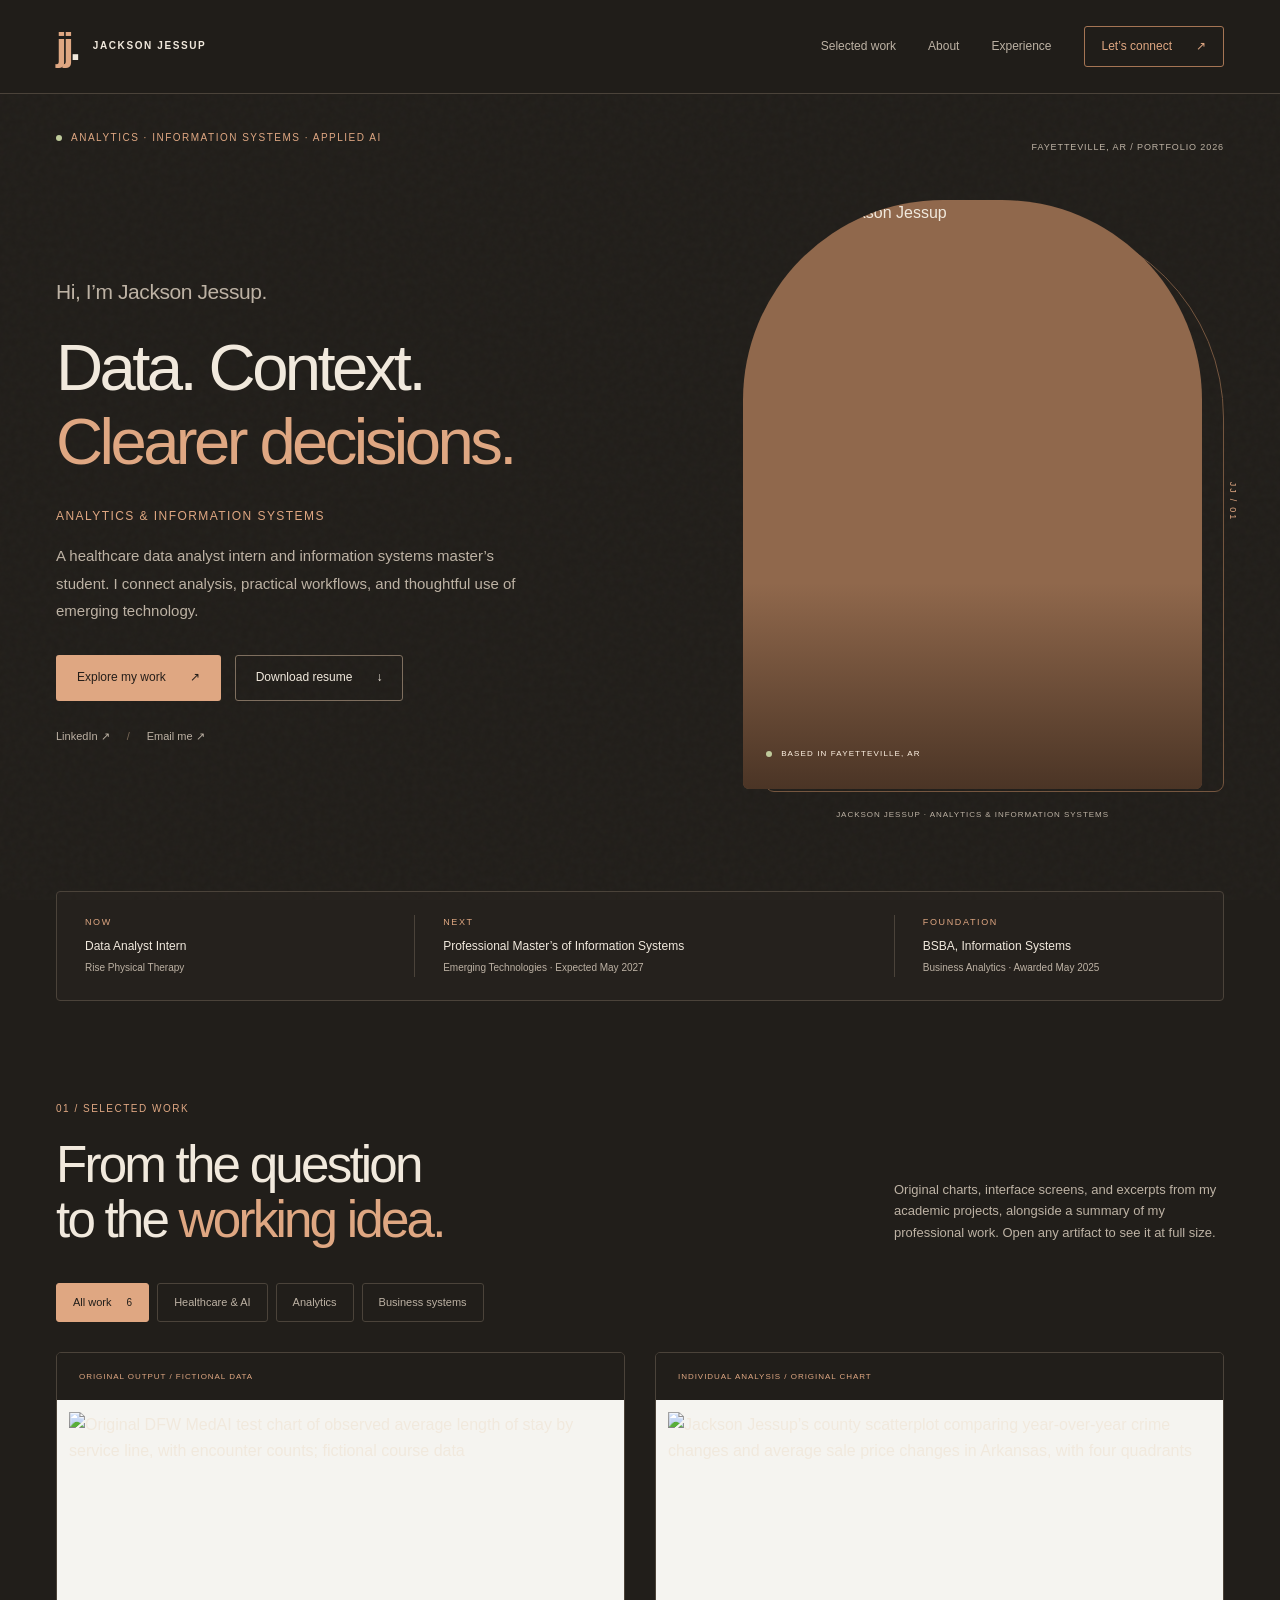
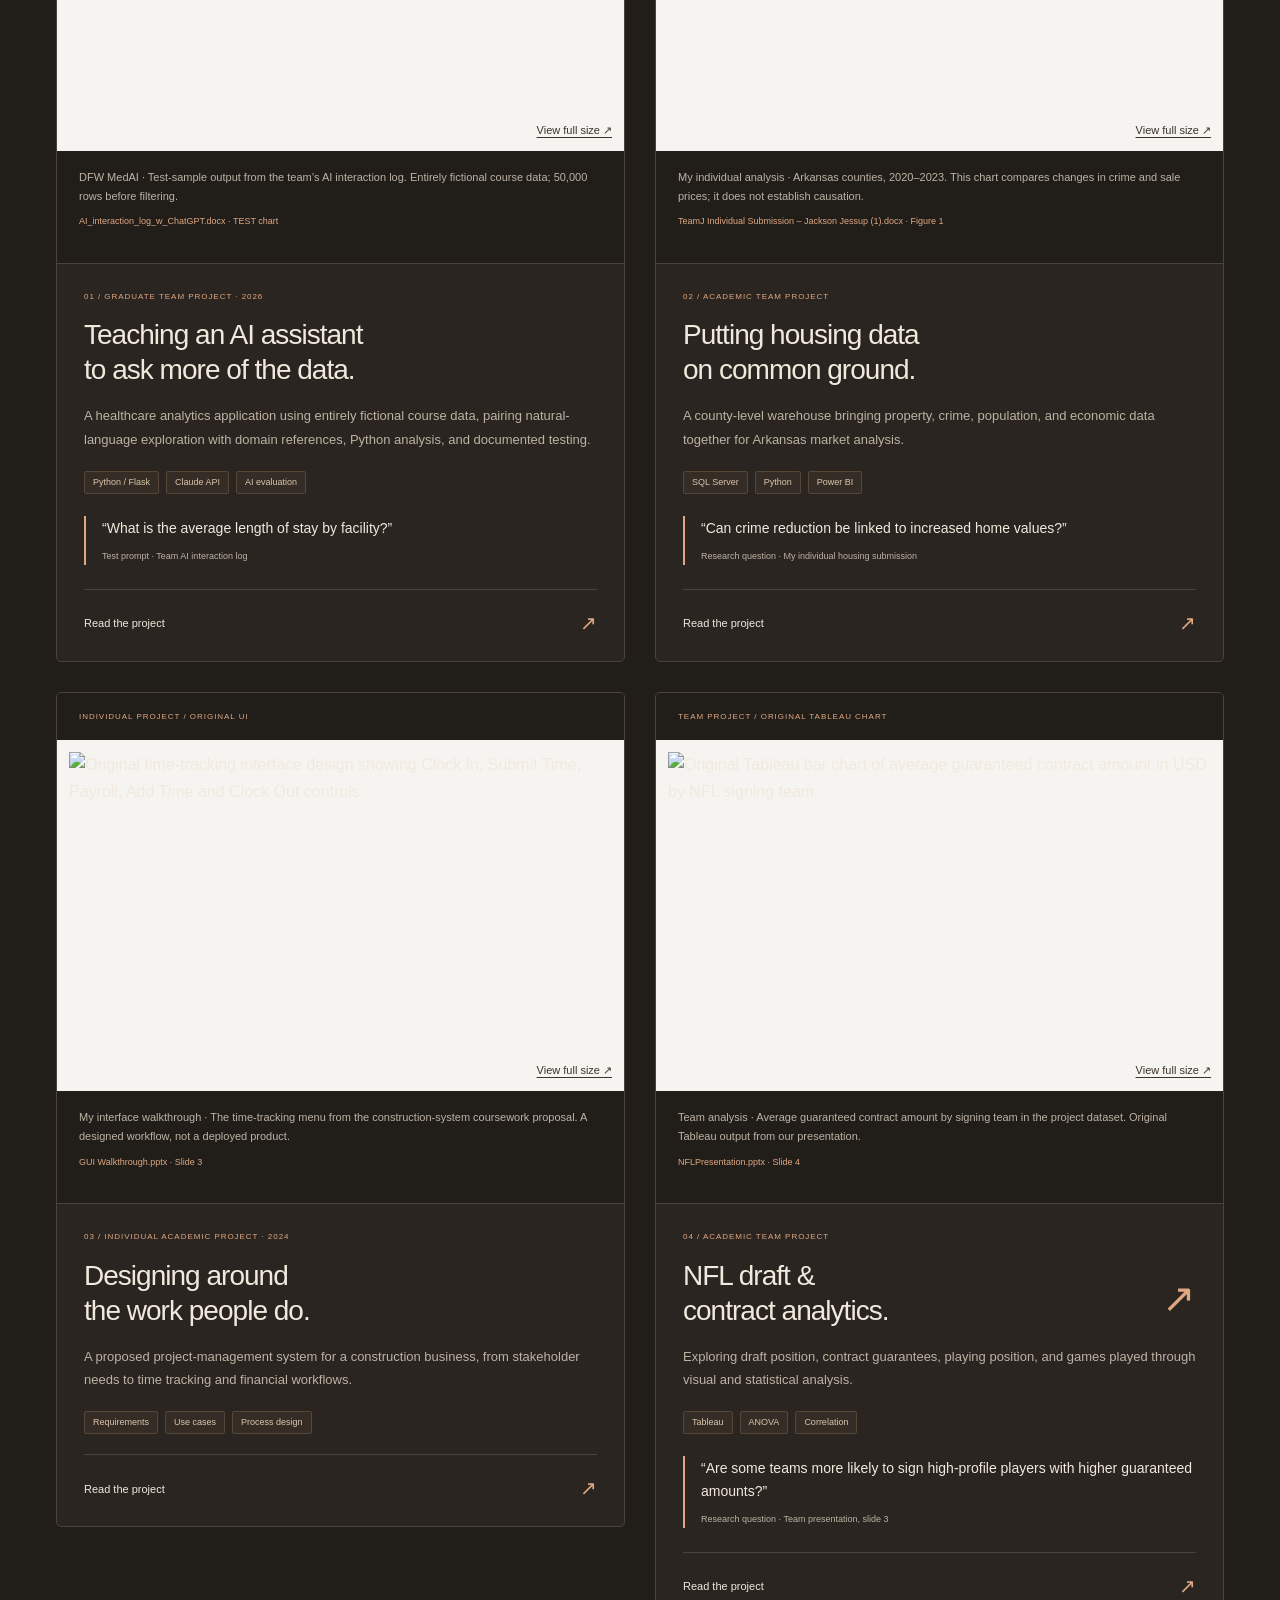
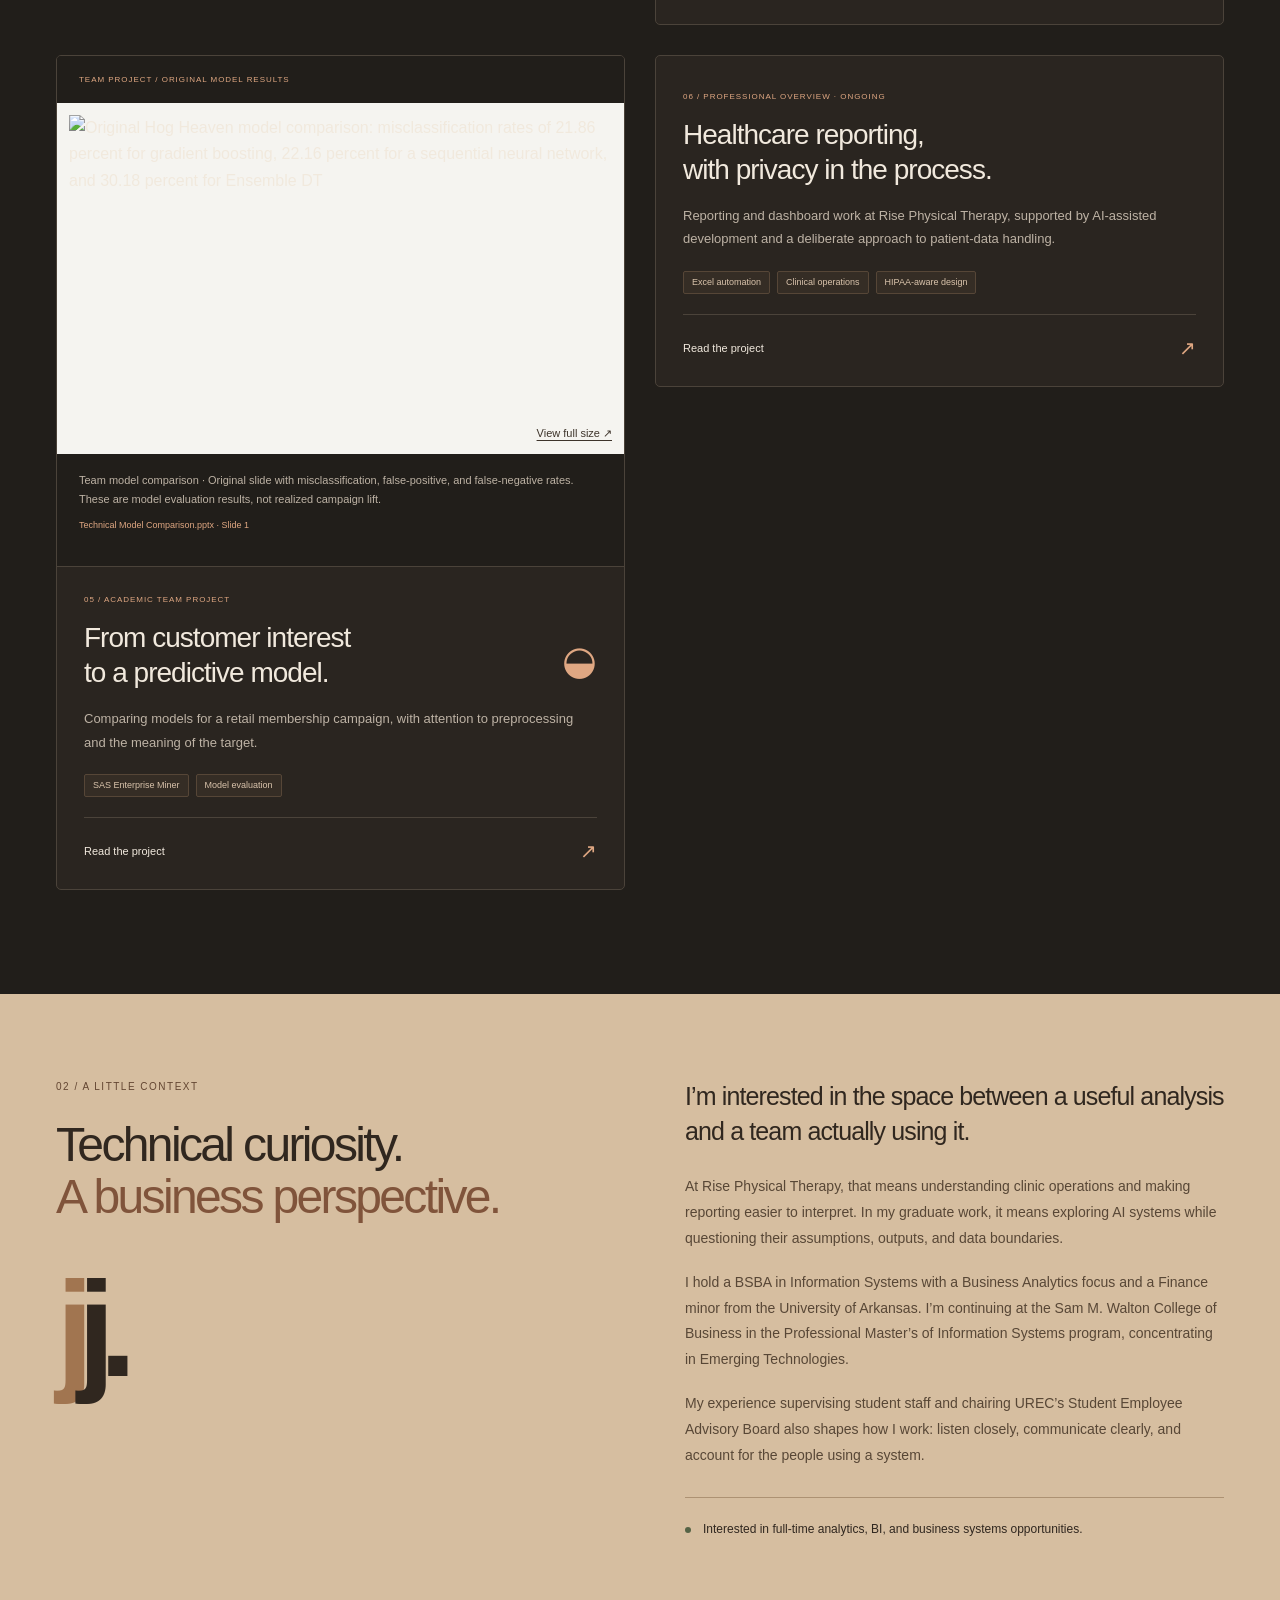
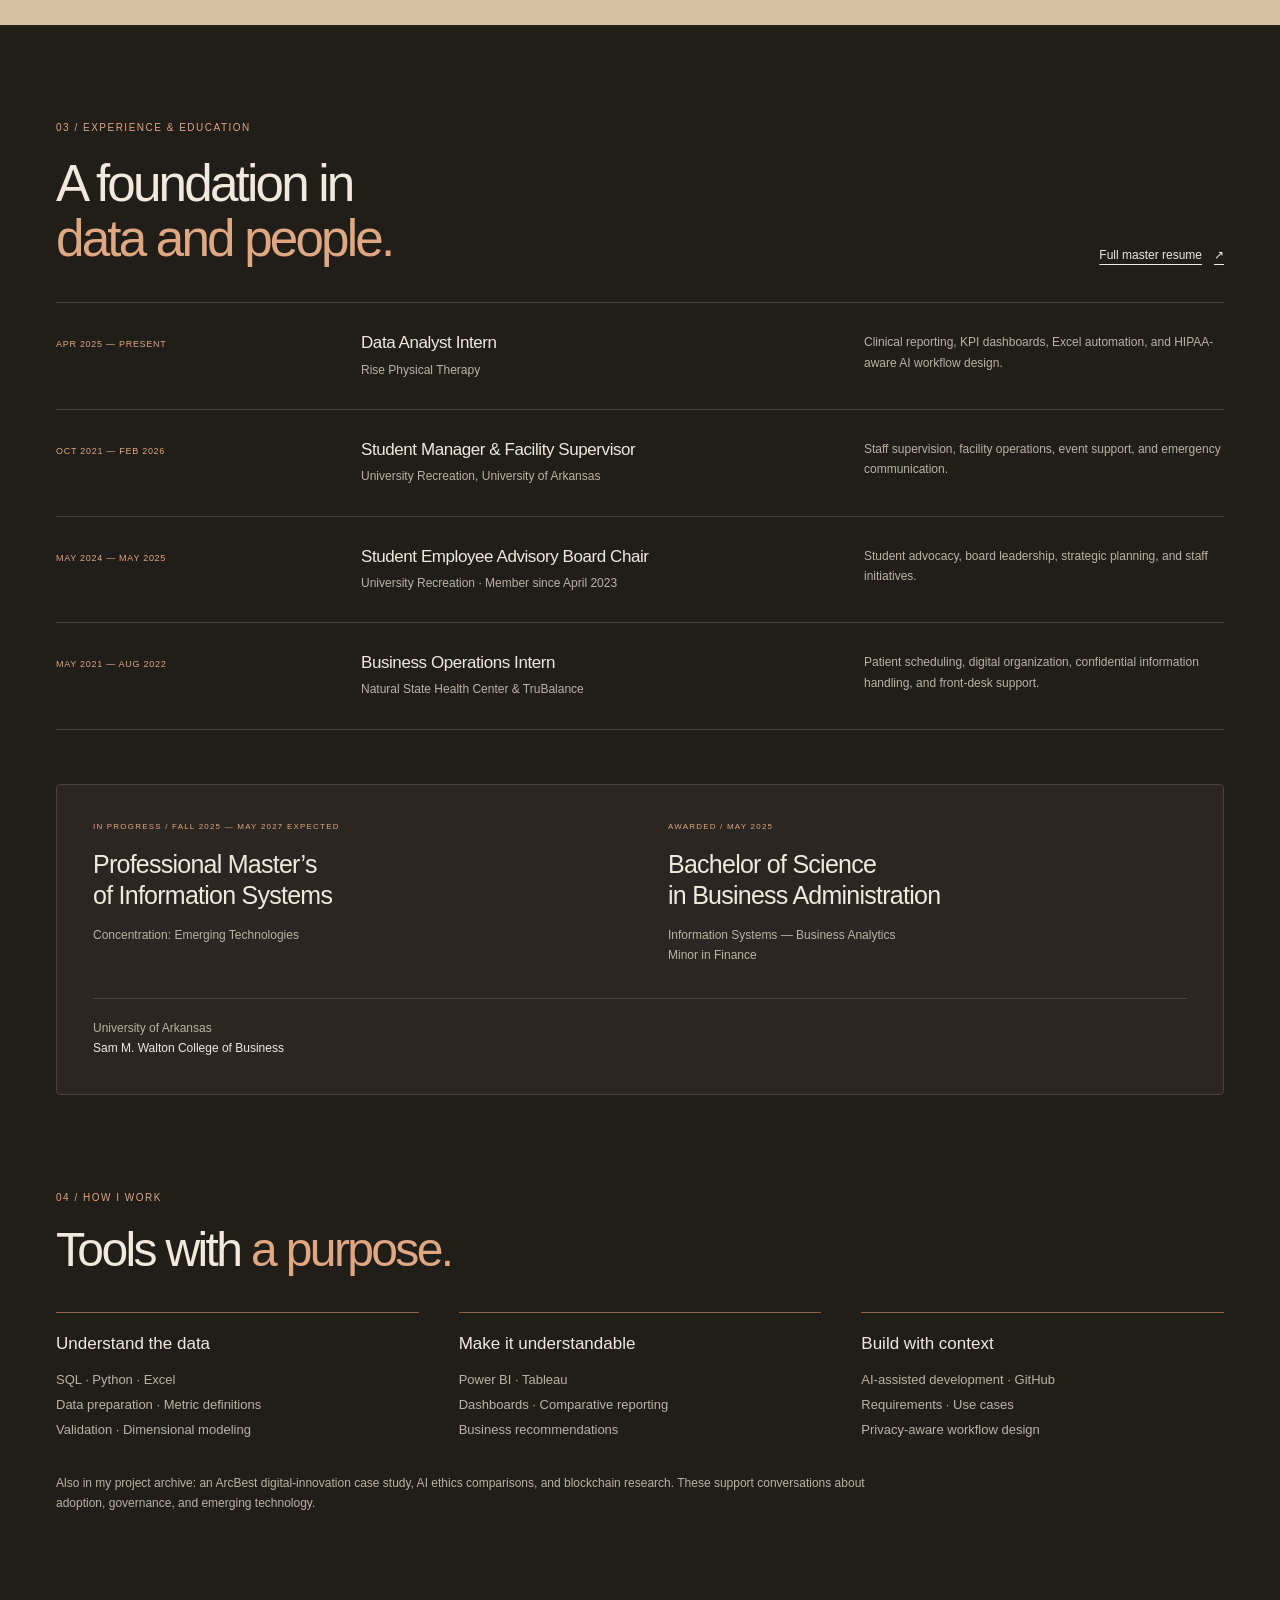
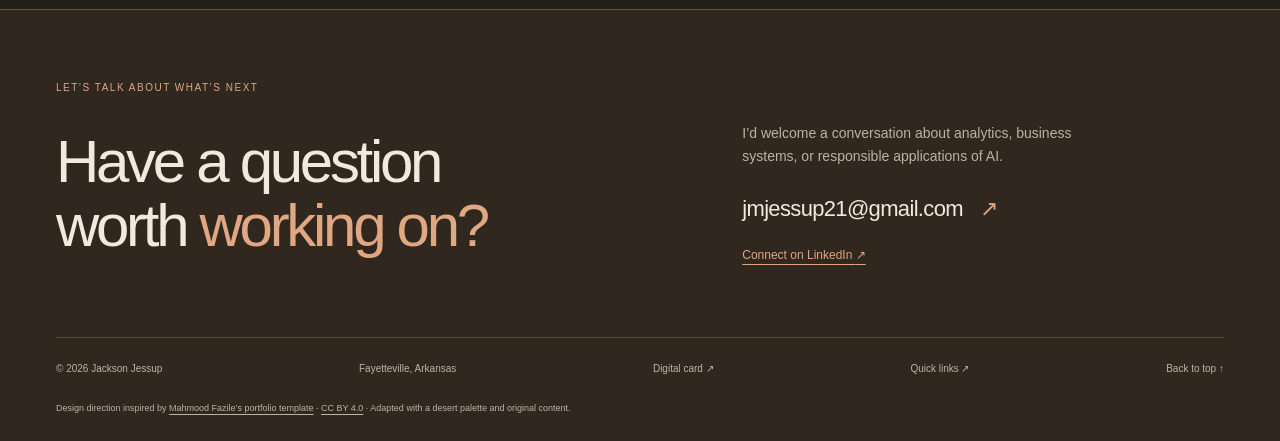
==== index.html @ a0086171 "Publish portfolio, quick links, and digital business card" ====
<!doctype html>
<html lang="en">
<head>
  <meta charset="utf-8"><meta name="viewport" content="width=device-width, initial-scale=1">
  <meta name="description" content="Jackson Jessup — healthcare analytics, business intelligence, and emerging technology. Explore professional experience and academic projects in information systems.">
  <meta name="theme-color" content="#211e1a">
  <title>Jackson Jessup | Analytics & Information Systems</title>
  <link rel="icon" href="assets/favicon.svg" type="image/svg+xml">
  <link rel="stylesheet" href="styles.css?v=5">
  <script src="app.js" defer></script>
</head>
<body>
<a class="skip" href="#main">Skip to content</a>
<header class="header">
  <a class="brand" href="#home" aria-label="Jackson Jessup home"><span class="monogram">jj<span>.</span></span><span>JACKSON JESSUP</span></a>
  <button class="menu-toggle" aria-expanded="false" aria-controls="navigation">Menu <span aria-hidden="true">+</span></button>
  <nav id="navigation" aria-label="Main navigation"><a href="#work">Selected work</a><a href="#about">About</a><a href="#experience">Experience</a><a href="#contact" class="nav-contact">Let’s connect <span aria-hidden="true">↗</span></a></nav>
</header>
<main id="main">
<section class="hero wrap" id="home" aria-labelledby="hero-title">
  <div class="hero-top"><p class="eyebrow"><span class="status-dot"></span> ANALYTICS · INFORMATION SYSTEMS · APPLIED AI</p><p class="edition">FAYETTEVILLE, AR / PORTFOLIO 2026</p></div>
  <div class="hero-grid">
    <div class="hero-copy">
      <p class="hero-greeting">Hi, I’m Jackson Jessup.</p>
      <h1 id="hero-title">Data. Context.<br><em>Clearer decisions.</em></h1>
      <p class="hero-role">Analytics &amp; information systems</p>
      <p class="intro">A healthcare data analyst intern and information systems master’s student. I connect analysis, practical workflows, and thoughtful use of emerging technology.</p>
      <div class="actions"><a class="button primary" href="#work">Explore my work <span aria-hidden="true">↗</span></a><a class="button secondary" href="assets/Jackson-Jessup-Master-Resume.pdf" download>Download resume <span aria-hidden="true">↓</span></a></div>
      <div class="hero-social"><a href="https://www.linkedin.com/in/jackson-jessup-32b0a821b/" target="_blank" rel="noopener noreferrer">LinkedIn ↗</a><span aria-hidden="true">/</span><a href="mailto:jmjessup21@gmail.com">Email me ↗</a></div>
    </div>
    <figure class="portrait">
      <div class="portrait-frame"><img src="assets/jackson-jessup-portrait.png" width="1229" height="1280" alt="Portrait of Jackson Jessup" fetchpriority="high"></div>
      <div class="portrait-location"><span class="status-dot"></span> BASED IN FAYETTEVILLE, AR</div>
      <figcaption>JACKSON JESSUP · ANALYTICS &amp; INFORMATION SYSTEMS</figcaption>
      <span class="portrait-index" aria-hidden="true">JJ / 01</span>
    </figure>
  </div>
  <div class="credentials"><div><span>NOW</span><strong>Data Analyst Intern</strong><p>Rise Physical Therapy</p></div><div><span>NEXT</span><strong>Professional Master’s of Information Systems</strong><p>Emerging Technologies · Expected May 2027</p></div><div><span>FOUNDATION</span><strong>BSBA, Information Systems</strong><p>Business Analytics · Awarded May 2025</p></div></div>
</section>
<section class="work-section wrap" id="work" aria-labelledby="work-title">
  <div class="section-heading"><div><p class="eyebrow">01 / SELECTED WORK</p><h2 id="work-title">From the question<br>to the <em>working idea.</em></h2></div><p>Original charts, interface screens, and excerpts from my academic projects, alongside a summary of my professional work. Open any artifact to see it at full size.</p></div>
  <div class="filters" role="group" aria-label="Filter projects"><button class="active" data-filter="all" aria-pressed="true">All work <span>6</span></button><button data-filter="healthcare" aria-pressed="false">Healthcare & AI</button><button data-filter="analytics" aria-pressed="false">Analytics</button><button data-filter="systems" aria-pressed="false">Business systems</button></div>
  <p class="sr-only" id="filter-status" aria-live="polite">Showing 6 projects.</p>
  <div class="project-grid">
    <article class="project" data-category="healthcare" id="medai-project">
<figure class="work-evidence"><div class="evidence-label">ORIGINAL OUTPUT / FICTIONAL DATA</div><a class="evidence-image" href="assets/work/medai-service-line.png" target="_blank" rel="noopener" aria-label="Open full-size image: Original DFW MedAI test chart of observed average length of stay by service line, with encounter counts; fictional course data"><img src="assets/work/medai-service-line.png" alt="Original DFW MedAI test chart of observed average length of stay by service line, with encounter counts; fictional course data" loading="lazy"><span>View full size ↗</span></a><figcaption>DFW MedAI · Test-sample output from the team’s AI interaction log. Entirely fictional course data; 50,000 rows before filtering.<small>AI_interaction_log_w_ChatGPT.docx · TEST chart</small></figcaption></figure>
<div class="project-copy"><p class="project-meta">01 / GRADUATE TEAM PROJECT · 2026</p><h3>Teaching an AI assistant<br>to ask more of the data.</h3><p>A healthcare analytics application using entirely fictional course data, pairing natural-language exploration with domain references, Python analysis, and documented testing.</p><div class="tags"><span>Python / Flask</span><span>Claude API</span><span>AI evaluation</span></div><blockquote class="source-quote"><p>“What is the average length of stay by facility?”</p><cite>Test prompt · Team AI interaction log</cite></blockquote><details><summary>Read the project <span aria-hidden="true">↗</span></summary><div class="case-content"><div class="supporting-artifact"><h4>The ChatGPT edition interface</h4><a href="assets/work/medai-interface.png" target="_blank" rel="noopener" aria-label="Open full-size image: The ChatGPT edition interface"><img src="assets/work/medai-interface.png" alt="The ChatGPT edition interface" loading="lazy"><span>View full size ↗</span></a><p>Original screenshot · Team presentation, slide 5. Fictional data.</p></div><h4>The need</h4><p>Explore a course inpatient dataset with 322,574 encounters and 41 prepared fields while keeping clinical and analytical definitions consistent.</p><h4>Approach and contribution</h4><p>I contributed to this graduate team project through an AI-assisted development workflow and participated in testing the visualization version. The project combines prepared data, pivot summaries, a data dictionary, clinical terminology references, and a local Flask application connected to Claude’s API.</p><h4>A useful correction</h4><p>Observed average length of stay and external arithmetic or geometric benchmarks answer different questions. The project documents that distinction in its reference files and agent instructions. It also records limits on questions the dataset cannot support, including readmission rates without suitable patient linkage.</p><h4>Deliverables</h4><p>The archive contains application code, interaction and version logs, presentations, and a ChatGPT adaptation package with an evaluation suite. Assistant-run checks and user testing are identified separately in project records.</p><h4>What I learned</h4><p>The quality of an analytical answer depends on definitions, source context, and verification as much as the language model.</p></div></details></div>
    </article>
<article class="project" data-category="analytics" id="housing-project">
<figure class="work-evidence"><div class="evidence-label">INDIVIDUAL ANALYSIS / ORIGINAL CHART</div><a class="evidence-image" href="assets/work/arkansas-crime-home-prices.png" target="_blank" rel="noopener" aria-label="Open full-size image: Jackson Jessup’s county scatterplot comparing year-over-year crime changes and average sale price changes in Arkansas, with four quadrants"><img src="assets/work/arkansas-crime-home-prices.png" alt="Jackson Jessup’s county scatterplot comparing year-over-year crime changes and average sale price changes in Arkansas, with four quadrants" loading="lazy"><span>View full size ↗</span></a><figcaption>My individual analysis · Arkansas counties, 2020–2023. This chart compares changes in crime and sale prices; it does not establish causation.<small>TeamJ Individual Submission – Jackson Jessup (1).docx · Figure 1</small></figcaption></figure>
<div class="project-copy"><p class="project-meta">02 / ACADEMIC TEAM PROJECT</p><h3>Putting housing data<br>on common ground.</h3><p>A county-level warehouse bringing property, crime, population, and economic data together for Arkansas market analysis.</p><div class="tags"><span>SQL Server</span><span>Python</span><span>Power BI</span></div><blockquote class="source-quote"><p>“Can crime reduction be linked to increased home values?”</p><cite>Research question · My individual housing submission</cite></blockquote><details><summary>Read the project <span aria-hidden="true">↗</span></summary><div class="case-content"><div class="supporting-artifact"><h4>The team’s dimensional data model</h4><a href="assets/work/arkansas-warehouse.jpeg" target="_blank" rel="noopener" aria-label="Open full-size image: The team’s dimensional data model"><img src="assets/work/arkansas-warehouse.jpeg" alt="The team’s dimensional data model" loading="lazy"><span>View full size ↗</span></a><p>Original diagram · Team J Final Report.docx. Shared county and date dimensions connect the fact tables.</p></div><h4>The need</h4><p>Compare housing-market indicators across Arkansas counties using sources that did not begin at the same level of detail.</p><h4>Team approach</h4><p>The team integrated 2020–2023 data through a Census API/Python workflow and 15 CSV inputs. Four fact tables cover property, crime, population, and economics, connected through shared county and date dimensions.</p><h4>My individual analysis</h4><p>My individual submission investigated year-over-year crime changes alongside changes in average home sale prices. The team’s final report documents the data model, loading approach, and lessons from reconciling incompatible source grains.</p><h4>What I learned</h4><p>Choose the analytical grain before forcing sources together. Incomplete crime reporting limits comparisons, and a relationship between variables does not establish causation.</p></div></details></div>
    </article>
<article class="project" data-category="systems" id="systems-project">
<figure class="work-evidence"><div class="evidence-label">INDIVIDUAL PROJECT / ORIGINAL UI</div><a class="evidence-image" href="assets/work/time-tracking-interface.png" target="_blank" rel="noopener" aria-label="Open full-size image: Original time-tracking interface design showing Clock In, Submit Time, Payroll, Add Time and Clock Out controls"><img src="assets/work/time-tracking-interface.png" alt="Original time-tracking interface design showing Clock In, Submit Time, Payroll, Add Time and Clock Out controls" loading="lazy"><span>View full size ↗</span></a><figcaption>My interface walkthrough · The time-tracking menu from the construction-system coursework proposal. A designed workflow, not a deployed product.<small>GUI Walkthrough.pptx · Slide 3</small></figcaption></figure>
<div class="project-copy"><p class="project-meta">03 / INDIVIDUAL ACADEMIC PROJECT · 2024</p><h3>Designing around<br>the work people do.</h3><p>A proposed project-management system for a construction business, from stakeholder needs to time tracking and financial workflows.</p><div class="tags"><span>Requirements</span><span>Use cases</span><span>Process design</span></div><details><summary>Read the project <span aria-hidden="true">↗</span></summary><div class="case-content"><div class="supporting-artifact"><h4>The next step: choosing a day</h4><a href="assets/work/time-tracking-calendar.png" target="_blank" rel="noopener" aria-label="Open full-size image: The next step: choosing a day"><img src="assets/work/time-tracking-calendar.png" alt="The next step: choosing a day" loading="lazy"><span>View full size ↗</span></a><p>Original screen · GUI Walkthrough.pptx, slide 4. The annotations are part of my submitted walkthrough.</p></div><h4>The need</h4><p>The coursework scenario described fragmented project communication, manual coordination, and disconnected time and financial information.</p><h4>My work</h4><p>I developed a charter, scope, feasibility assessment, cost-benefit analysis, schedule, role-based CRUD matrix, use cases, exception conditions, and activity diagrams. A GUI walkthrough covers time tracking, cost assignment, and invoice handling.</p><h4>Design focus</h4><p>The proposal connects project managers, employees, vendors, customers, HR, and finance while identifying what each role can view or change.</p><h4>What I learned</h4><p>A workflow needs clear exception handling as well as a successful path. This was a systems proposal and interface walkthrough, not a deployed client system.</p></div></details></div>
    </article>
<article class="project" data-category="analytics" id="nfl-project">
<figure class="work-evidence"><div class="evidence-label">TEAM PROJECT / ORIGINAL TABLEAU CHART</div><a class="evidence-image" href="assets/work/nfl-guarantees-by-team.png" target="_blank" rel="noopener" aria-label="Open full-size image: Original Tableau bar chart of average guaranteed contract amount in USD by NFL signing team"><img src="assets/work/nfl-guarantees-by-team.png" alt="Original Tableau bar chart of average guaranteed contract amount in USD by NFL signing team" loading="lazy"><span>View full size ↗</span></a><figcaption>Team analysis · Average guaranteed contract amount by signing team in the project dataset. Original Tableau output from our presentation.<small>NFLPresentation.pptx · Slide 4</small></figcaption></figure>
<div class="project-copy"><p class="project-meta">04 / ACADEMIC TEAM PROJECT</p><span class="project-symbol" aria-hidden="true">↗</span><h3>NFL draft &<br>contract analytics.</h3><p>Exploring draft position, contract guarantees, playing position, and games played through visual and statistical analysis.</p><div class="tags"><span>Tableau</span><span>ANOVA</span><span>Correlation</span></div><blockquote class="source-quote"><p>“Are some teams more likely to sign high-profile players with higher guaranteed amounts?”</p><cite>Research question · Team presentation, slide 3</cite></blockquote><details><summary>Read the project <span aria-hidden="true">↗</span></summary><div class="case-content"><div class="supporting-artifact"><h4>Games played by draft round</h4><a href="assets/work/nfl-games-by-round.png" target="_blank" rel="noopener" aria-label="Open full-size image: Games played by draft round"><img src="assets/work/nfl-games-by-round.png" alt="Games played by draft round" loading="lazy"><span>View full size ↗</span></a><p>Original Tableau chart · NFLPresentation.pptx, slide 8. Career observation windows affect comparisons; this is descriptive analysis.</p></div><h4>Scope</h4><p>A team analysis of NFL draft data spanning 2011–2022, documented in a Tableau workbook and presentation.</p><h4>Approach</h4><p>We used ANOVA, correlation, frequencies, and visual comparisons to examine differences across positions, teams, and rounds, framing questions for teams, players, and agents.</p><h4>Interview discussion</h4><p>How to communicate statistical differences without overstating causation, and how career observation windows can affect games-played comparisons.</p></div></details></div></article>
<article class="project" data-category="analytics" id="membership-project">
<figure class="work-evidence"><div class="evidence-label">TEAM PROJECT / ORIGINAL MODEL RESULTS</div><a class="evidence-image" href="assets/work/hog-heaven-model-comparison.png" target="_blank" rel="noopener" aria-label="Open full-size image: Original Hog Heaven model comparison: misclassification rates of 21.86 percent for gradient boosting, 22.16 percent for a sequential neural network, and 30.18 percent for Ensemble DT"><img src="assets/work/hog-heaven-model-comparison.png" alt="Original Hog Heaven model comparison: misclassification rates of 21.86 percent for gradient boosting, 22.16 percent for a sequential neural network, and 30.18 percent for Ensemble DT" loading="lazy"><span>View full size ↗</span></a><figcaption>Team model comparison · Original slide with misclassification, false-positive, and false-negative rates. These are model evaluation results, not realized campaign lift.<small>Technical Model Comparison.pptx · Slide 1</small></figcaption></figure>
<div class="project-copy"><p class="project-meta">05 / ACADEMIC TEAM PROJECT</p><span class="project-symbol" aria-hidden="true">◒</span><h3>From customer interest<br>to a predictive model.</h3><p>Comparing models for a retail membership campaign, with attention to preprocessing and the meaning of the target.</p><div class="tags"><span>SAS Enterprise Miner</span><span>Model evaluation</span></div><details><summary>Read the project <span aria-hidden="true">↗</span></summary><div class="case-content"><h4>Scope</h4><p>The Hog Heaven team project examined customer survey scores and a derived likely-to-purchase classification.</p><h4>Approach</h4><p>We compared regression, decision trees, k-nearest neighbors, and advanced classification approaches. Preparation included missing-value treatment, standardization, and removing redundant total/component variables.</p><h4>What I learned</h4><p>Model error must be interpreted in a business context. Predicted survey interest is different from observed purchase behavior; the work did not establish realized campaign lift.</p></div></details></div></article>
<article class="project compact" data-category="healthcare systems" id="rise-project"><div class="project-copy"><p class="project-meta">06 / PROFESSIONAL OVERVIEW · ONGOING</p><h3>Healthcare reporting,<br>with privacy in the process.</h3><p>Reporting and dashboard work at Rise Physical Therapy, supported by AI-assisted development and a deliberate approach to patient-data handling.</p><div class="tags"><span>Excel automation</span><span>Clinical operations</span><span>HIPAA-aware design</span></div><details><summary>Read the project <span aria-hidden="true">↗</span></summary><div class="case-content"><h4>The need</h4><p>Help operational leaders understand clinical efficiency, scheduling, and performance through consistent reports and useful comparisons.</p><h4>My work</h4><p>As a Data Analyst Intern, I create clinic and team dashboards, comparative and year-over-year reports, and tools for tracking performance. My responsibilities also include market research and automation of manual Excel reporting.</p><h4>AI with a defined data boundary</h4><p>My reporting development work incorporates HIPAA privacy and security considerations: synthetic development data, exclusion of unnecessary patient fields, documented access requirements, and review of where data could reach an AI service. Proposed workflows identify the need to verify applicable business associate agreements and approved environments before processing PHI.</p><h4>Project stage</h4><p>The broader reporting portfolio includes local tools, tested prototypes, and integration plans. Synthetic testing demonstrates reporting logic; it does not establish production integration or organization-wide compliance.</p><h4>What I can discuss</h4><p>Metric definitions, source reconciliation, missing versus zero activity, reporting automation, and translating privacy requirements into workflow choices.</p></div></details></div>
    </article>
  </div>
</section>
<section class="about-section" id="about" aria-labelledby="about-title"><div class="wrap about-grid"><div><p class="eyebrow">02 / A LITTLE CONTEXT</p><h2 id="about-title">Technical curiosity.<br><em>A business perspective.</em></h2><div class="about-mark" aria-hidden="true">j<span>j.</span></div></div><div class="about-copy"><p class="large-copy">I’m interested in the space between a useful analysis and a team actually using it.</p><p>At Rise Physical Therapy, that means understanding clinic operations and making reporting easier to interpret. In my graduate work, it means exploring AI systems while questioning their assumptions, outputs, and data boundaries.</p><p>I hold a BSBA in Information Systems with a Business Analytics focus and a Finance minor from the University of Arkansas. I’m continuing at the Sam M. Walton College of Business in the Professional Master’s of Information Systems program, concentrating in Emerging Technologies.</p><p>My experience supervising student staff and chairing UREC’s Student Employee Advisory Board also shapes how I work: listen closely, communicate clearly, and account for the people using a system.</p><div class="availability"><span class="status-dot"></span><span>Interested in full-time analytics, BI, and business systems opportunities.</span></div></div></div></section>
<section class="wrap experience-section" id="experience" aria-labelledby="experience-title"><div class="section-heading"><div><p class="eyebrow">03 / EXPERIENCE & EDUCATION</p><h2 id="experience-title">A foundation in<br><em>data and people.</em></h2></div><a class="text-link" href="assets/Jackson-Jessup-Master-Resume.pdf" download>Full master resume <span aria-hidden="true">↗</span></a></div><div class="timeline"><div class="timeline-row"><p class="date">APR 2025 — PRESENT</p><div><h3>Data Analyst Intern</h3><p>Rise Physical Therapy</p></div><p>Clinical reporting, KPI dashboards, Excel automation, and HIPAA-aware AI workflow design.</p></div><div class="timeline-row"><p class="date">OCT 2021 — FEB 2026</p><div><h3>Student Manager & Facility Supervisor</h3><p>University Recreation, University of Arkansas</p></div><p>Staff supervision, facility operations, event support, and emergency communication.</p></div><div class="timeline-row"><p class="date">MAY 2024 — MAY 2025</p><div><h3>Student Employee Advisory Board Chair</h3><p>University Recreation · Member since April 2023</p></div><p>Student advocacy, board leadership, strategic planning, and staff initiatives.</p></div><div class="timeline-row"><p class="date">MAY 2021 — AUG 2022</p><div><h3>Business Operations Intern</h3><p>Natural State Health Center & TruBalance</p></div><p>Patient scheduling, digital organization, confidential information handling, and front-desk support.</p></div></div><div class="education-grid"><div><p class="eyebrow">IN PROGRESS / FALL 2025 — MAY 2027 EXPECTED</p><h3>Professional Master’s<br>of Information Systems</h3><p>Concentration: Emerging Technologies</p></div><div><p class="eyebrow">AWARDED / MAY 2025</p><h3>Bachelor of Science<br>in Business Administration</h3><p>Information Systems — Business Analytics<br>Minor in Finance</p></div><p class="school">University of Arkansas<br><strong>Sam M. Walton College of Business</strong></p></div></section>
<section class="wrap toolkit-section" aria-labelledby="toolkit-title"><p class="eyebrow">04 / HOW I WORK</p><h2 id="toolkit-title">Tools with <em>a purpose.</em></h2><div class="toolkit"><div><h3>Understand the data</h3><p>SQL · Python · Excel<br>Data preparation · Metric definitions<br>Validation · Dimensional modeling</p></div><div><h3>Make it understandable</h3><p>Power BI · Tableau<br>Dashboards · Comparative reporting<br>Business recommendations</p></div><div><h3>Build with context</h3><p>AI-assisted development · GitHub<br>Requirements · Use cases<br>Privacy-aware workflow design</p></div></div><p class="research-note">Also in my project archive: an ArcBest digital-innovation case study, AI ethics comparisons, and blockchain research. These support conversations about adoption, governance, and emerging technology.</p></section>
<section class="contact-section" id="contact" aria-labelledby="contact-title"><div class="wrap"><p class="eyebrow">LET’S TALK ABOUT WHAT’S NEXT</p><div class="contact-grid"><h2 id="contact-title">Have a question<br>worth <em>working on?</em></h2><div><p>I’d welcome a conversation about analytics, business systems, or responsible applications of AI.</p><a class="contact-email" href="mailto:jmjessup21@gmail.com">jmjessup21@gmail.com <span aria-hidden="true">↗</span></a><a class="linkedin" href="https://www.linkedin.com/in/jackson-jessup-32b0a821b/" target="_blank" rel="noopener noreferrer">Connect on LinkedIn <span aria-hidden="true">↗</span></a></div></div><footer><span>© 2026 Jackson Jessup</span><span>Fayetteville, Arkansas</span><a href="card.html">Digital card ↗</a><a href="links.html">Quick links ↗</a><a href="#home">Back to top ↑</a></footer><p class="design-credit">Design direction inspired by <a href="https://www.figma.com/community/file/1351551318943737601/personal-website-portfolio" target="_blank" rel="noopener noreferrer">Mahmood Fazile’s portfolio template</a> · <a href="https://creativecommons.org/licenses/by/4.0/" target="_blank" rel="noopener noreferrer">CC BY 4.0</a> · Adapted with a desert palette and original content.</p></div></section>
</main>
</body></html>
---- styles.css ----
/* Desert modern — charcoal, clay, sandstone. */
:root{--paper:#211e1a;--ink:#f1e9dd;--muted:#bdb2a4;--accent:#dfa782;--line:#4b433a;--surface:#2b2621;--sand:#d7bea0;--sans:Arial,Helvetica,sans-serif}
*{box-sizing:border-box}
html{scroll-behavior:smooth;scroll-padding-top:108px}
body{margin:0;background:var(--paper);color:var(--ink);font-family:var(--sans);font-size:16px;line-height:1.65}
body::before{content:"";position:fixed;inset:0;pointer-events:none;z-index:-1;opacity:.2;background-image:url("data:image/svg+xml,%3Csvg viewBox='0 0 180 180' xmlns='http://www.w3.org/2000/svg'%3E%3Cfilter id='grain'%3E%3CfeTurbulence type='fractalNoise' baseFrequency='.82' numOctaves='3' stitchTiles='stitch'/%3E%3C/filter%3E%3Cpath fill='%23ffffff' opacity='.13' filter='url(%23grain)' d='M0 0h180v180H0z'/%3E%3C/svg%3E")}
a{color:inherit}button{font:inherit;cursor:pointer}button,a,summary{-webkit-tap-highlight-color:transparent}
a:focus-visible,button:focus-visible,summary:focus-visible{outline:3px solid var(--accent);outline-offset:5px}
h1,h2,h3,h4,p{margin:0}h1,h2{font-weight:500;line-height:1.08;letter-spacing:-.055em}h1{font-size:clamp(46px,5.1vw,76px)}h2{font-size:clamp(38px,4vw,56px)}h3{line-height:1.25;font-weight:500}em{font-style:normal;font-weight:inherit;color:var(--accent)}p+p{margin-top:18px}
.wrap{width:min(1200px,calc(100% - 112px));margin:auto}
.header{height:94px;padding:0 max(56px,calc((100vw - 1200px)/2));display:flex;align-items:center;justify-content:space-between;border-bottom:1px solid var(--line);background:#211e1af2;position:sticky;top:0;z-index:10;backdrop-filter:blur(16px)}
.brand{display:flex;gap:16px;align-items:center;text-decoration:none;font-size:10px;letter-spacing:.16em;font-weight:700}.monogram{font-size:39px;letter-spacing:-.1em;line-height:1;color:var(--accent)}.monogram span{color:var(--ink)}
nav{display:flex;align-items:center;gap:32px}nav a{text-decoration:none;font-size:12px;color:var(--muted)}nav a:hover{color:var(--ink)}.nav-contact{border:1px solid #a57554;border-radius:3px;color:var(--accent);padding:10px 17px;display:flex;gap:24px}.menu-toggle{display:none}
.skip{position:fixed;top:-90px;left:12px;background:var(--accent);color:var(--paper);padding:10px 20px;z-index:20}.skip:focus{top:10px}
.hero{padding-top:28px}.hero-top{display:flex;justify-content:space-between;align-items:center;margin-bottom:46px}.eyebrow,.edition{font-size:10px;font-weight:500;letter-spacing:.15em;line-height:1.6}.eyebrow{display:flex;align-items:center;gap:9px;color:var(--accent)}.edition{color:var(--muted);letter-spacing:.1em;font-size:9px}.status-dot{display:inline-block;flex-shrink:0;width:6px;height:6px;border-radius:50%;background:#bfca9b}
.hero-grid{display:grid;grid-template-columns:1.3fr 1fr;gap:62px;align-items:center}.hero-copy{padding:15px 0 35px}.hero-greeting{font-size:21px;color:var(--muted);margin-bottom:22px;letter-spacing:-.02em}.hero h1{line-height:1.13}.hero-role{font-size:12px;letter-spacing:.12em;text-transform:uppercase;color:var(--accent);margin-top:28px}.intro{max-width:465px;color:var(--muted);font-size:15px;margin-top:15px;line-height:1.85}
.actions{display:flex;align-items:center;gap:14px;margin-top:30px;flex-wrap:wrap}.button{display:inline-flex;justify-content:space-between;align-items:center;gap:24px;padding:12px 20px;border:1px solid transparent;border-radius:3px;text-decoration:none;font-size:12px;transition:transform .2s,background .2s}.primary{background:var(--accent);color:#251e19}.primary:hover{background:#efbc98;transform:translateY(-2px)}.secondary{border-color:#7f6f5f;color:var(--ink)}.secondary:hover{background:#383028}.text-link{font-size:12px;text-underline-offset:5px;text-decoration-thickness:1px;display:inline-flex;gap:12px;align-items:center}.hero-social{display:flex;gap:17px;font-size:11px;color:var(--muted);margin-top:26px}.hero-social a{text-decoration:none}.hero-social a:hover{color:var(--accent)}.hero-social>span{color:#786857}
.portrait{position:relative;margin:0;padding:0 22px 18px 0}.portrait::before{content:"";position:absolute;inset:18px 0 47px 22px;border:1px solid #75563f;border-radius:200px 200px 9px 9px}.portrait-frame{position:relative;isolation:isolate;border-radius:200px 200px 6px 6px;overflow:hidden;aspect-ratio:3/3.85;background:#90684c}.portrait img{display:block;width:100%;height:100%;object-fit:cover;object-position:center 38%}.portrait-frame::after{content:"";position:absolute;inset:65% 0 0;background:linear-gradient(transparent,#2a1c13ad);pointer-events:none}.portrait-location{position:absolute;bottom:79px;left:23px;font-size:8px;letter-spacing:.14em;color:#fff3e4;display:flex;align-items:center;gap:9px}.portrait figcaption{position:relative;font-size:8px;letter-spacing:.12em;color:var(--muted);margin-top:19px;text-align:center}.portrait-index{position:absolute;top:46%;right:-28px;font-size:9px;letter-spacing:.2em;transform:rotate(90deg);color:var(--accent)}
.credentials{border:1px solid var(--line);background:#2b26218c;border-radius:4px;margin-top:52px;display:grid;grid-template-columns:1fr 1.5fr 1fr;padding:23px 28px;gap:28px}.credentials>div+div{border-left:1px solid var(--line);padding-left:28px}.credentials span{font-size:9px;letter-spacing:.18em;display:block;color:var(--accent);margin-bottom:7px}.credentials strong{font-weight:500;font-size:12px;display:block}.credentials p{font-size:10px;color:var(--muted);margin-top:3px}
.work-section{padding-top:100px;padding-bottom:104px}.section-heading{display:flex;justify-content:space-between;align-items:flex-end;gap:60px;margin-bottom:36px}.section-heading .eyebrow{margin-bottom:20px}.section-heading>p{max-width:330px;font-size:13px;color:var(--muted);padding-bottom:4px}.filters{display:flex;gap:8px;flex-wrap:wrap;margin-bottom:30px}.filters button{border:1px solid var(--line);background:transparent;color:var(--muted);padding:9px 16px;border-radius:3px;font-size:11px}.filters button span{margin-left:12px;font-size:10px}.filters .active{background:var(--accent);color:var(--paper);border-color:var(--accent)}.filters button:hover{border-color:var(--accent)}
.project-grid{display:grid;grid-template-columns:1fr 1fr;gap:30px;align-items:start}.project{background:#2a2520;border:1px solid var(--line);border-radius:5px;overflow:hidden}.project[hidden]{display:none}.project-visual{height:295px;position:relative;padding:23px 28px;overflow:hidden;color:#30271f}.visual-label{font-size:8px;letter-spacing:.13em;font-weight:600}.visual-note{position:absolute;bottom:18px;left:28px;font-size:8px;letter-spacing:.11em}.rise-visual{background:#ccb395}.report-sheet{background:#f2e8d9;margin:32px 5px 0;padding:22px 22px 26px;box-shadow:0 10px 35px #3c28151c;transform:rotate(-2deg)}.sheet-heading{font-size:16px;line-height:1.2;margin-bottom:25px;letter-spacing:-.025em}.sheet-heading span{float:right}.sheet-cols{display:grid;grid-template-columns:repeat(3,1fr);gap:12px}.sheet-cols small{display:block;font-size:7px;letter-spacing:.13em;margin-bottom:7px}.sheet-cols b{display:block;font-size:12px;font-weight:400;line-height:1.25}.sheet-rule{height:1px;background:#c0aa8c;margin:20px 0 11px}.workflow-tags{display:flex;justify-content:space-between;font-size:7px}.workflow-tags i{font-style:normal}
.medai-visual{background:#764d3e;color:#f5e6d5;height:auto;min-height:295px;padding-bottom:56px}.prompt-bubble{font-size:24px;line-height:1.3;padding:26px 0 20px;letter-spacing:-.035em}.metric-stack{border-top:1px solid #b98c70}.metric-stack>span{display:flex;justify-content:space-between;gap:10px;padding:7px 0;border-bottom:1px solid #a67960;font-size:10px}.metric-stack b{font-weight:400;color:#f0d9c1;font-size:9px}
.housing-visual{background:#b2b298}.warehouse{display:grid;grid-template-columns:1fr 1fr;gap:9px 28px;padding:28px 34px}.warehouse div{padding:13px;border:1px solid #8d8e72;background:#e3e1cd;text-align:center;font-size:9px;letter-spacing:.1em}.warehouse strong{grid-column:1/-1;padding:12px;background:#4c513d;color:#f0efdb;text-align:center;font-size:10px;font-weight:400;letter-spacing:.13em}.systems-visual{background:#b9947b}.process{display:grid;gap:14px;padding:28px 25px}.process span{padding:11px 18px;border:1px solid #ac8d73;display:flex;align-items:center;background:#efe1d1;font-size:12px;gap:30px}.process i{font-size:9px;font-style:normal;color:#7b5842}
.project-copy{padding:26px 27px 4px}.project-meta{font-size:8px;letter-spacing:.12em;color:var(--accent);margin-bottom:14px}.project h3{font-size:28px;letter-spacing:-.035em;margin-bottom:17px}.project-copy>p:not(.project-meta){font-size:13px;color:var(--muted);max-width:530px;line-height:1.8}.tags{display:flex;gap:7px;flex-wrap:wrap;margin:20px 0}.tags span{font-size:9px;padding:3px 8px;background:#352d25;color:#dac4ac;border:1px solid #564637;border-radius:2px}details{border-top:1px solid var(--line)}summary{padding:17px 0;cursor:pointer;list-style:none;font-size:11px;display:flex;justify-content:space-between;align-items:center}summary::-webkit-details-marker{display:none}summary span{font-size:20px;transition:transform .2s;color:var(--accent)}details[open] summary span{transform:rotate(90deg)}.case-content{padding:4px 0 24px;font-size:13px;color:var(--muted)}.case-content h4{font-size:13px;color:var(--ink);margin:14px 0 5px}.case-content p+p{margin-top:12px}.compact{padding-top:8px}.project-symbol{float:right;font-size:40px;color:var(--accent);line-height:1;margin-top:20px}
.about-section{padding:85px 0;background:#d6bea0;color:#30271f}.about-section .eyebrow{color:#634632}.about-grid{display:grid;grid-template-columns:1fr 1fr;gap:90px}.about-grid .eyebrow{margin-bottom:24px}.about-grid h2{font-size:48px}.about-grid em{color:#80543b}.about-mark{font-size:136px;line-height:1.2;letter-spacing:-.12em;color:#a17550;margin-top:25px;font-weight:600}.about-mark span{color:#30271f}.about-copy p{font-size:14px;color:#584736;line-height:1.85}.about-copy .large-copy{font-size:25px;line-height:1.4;letter-spacing:-.035em;color:#30271f;margin-bottom:25px}.availability{border-top:1px solid #ad9273;margin-top:28px;padding-top:22px;display:flex;align-items:center;gap:12px;font-size:12px}.availability .status-dot{background:#556346}
.experience-section{padding:95px 0}.timeline{border-top:1px solid var(--line)}.timeline-row{display:grid;grid-template-columns:.75fr 1.3fr 1fr;gap:35px;padding:29px 0;border-bottom:1px solid var(--line)}.timeline .date{font-size:9px;letter-spacing:.08em;color:var(--accent);padding-top:5px}.timeline h3{font-size:17px;margin-bottom:6px;font-weight:500;letter-spacing:-.025em}.timeline p{font-size:12px;color:var(--muted);line-height:1.7}.education-grid{background:var(--surface);border:1px solid var(--line);border-radius:4px;display:grid;grid-template-columns:1fr 1fr;padding:36px;margin-top:54px;gap:32px 56px}.education-grid .eyebrow{font-size:8px;color:var(--accent)}.education-grid h3{font-size:25px;letter-spacing:-.03em;margin:15px 0}.education-grid p{font-size:12px;color:var(--muted)}.education-grid .school{grid-column:1/-1;border-top:1px solid var(--line);padding-top:20px}.school strong{font-weight:500;color:var(--ink)}
.toolkit-section{padding-bottom:95px}.toolkit-section h2{margin:18px 0 36px;font-size:48px}.toolkit{display:grid;grid-template-columns:repeat(3,1fr);gap:40px}.toolkit>div{border-top:1px solid #8b664a;padding-top:20px}.toolkit h3{font-size:17px;margin-bottom:14px}.toolkit p{font-size:13px;color:var(--muted);line-height:1.9}.research-note{font-size:12px;color:var(--muted);max-width:820px;margin-top:32px}
.contact-section{background:#30271f;border-top:1px solid #69513d;padding-top:70px}.contact-section .eyebrow{color:var(--accent)}.contact-grid{display:grid;grid-template-columns:1.3fr 1fr;gap:60px;align-items:center;margin:26px 0 70px}.contact-grid h2{font-size:60px}.contact-grid p{font-size:14px;max-width:355px;color:var(--muted)}.contact-email{display:block;margin:23px 0 13px;font-size:22px;text-decoration:none;letter-spacing:-.03em}.contact-email span{margin-left:12px;color:var(--accent)}.linkedin{font-size:12px;color:var(--accent);text-underline-offset:5px}footer{border-top:1px solid #5b4839;display:flex;justify-content:space-between;padding:23px 0;font-size:10px;color:var(--muted)}footer a{text-decoration:none}.design-credit{font-size:9px;line-height:1.8;color:var(--muted);padding-bottom:24px}.design-credit a{text-underline-offset:3px}
.sr-only{position:absolute;width:1px;height:1px;padding:0;margin:-1px;overflow:hidden;clip:rect(0,0,0,0);white-space:nowrap;border:0}
@media(max-width:1100px){.wrap{width:calc(100% - 64px)}.header{padding:0 32px}.hero-grid{gap:35px;grid-template-columns:1.15fr 1fr}.hero h1{font-size:54px}.hero-greeting{font-size:19px}.hero-role{font-size:10px}.portrait{padding-right:12px}.portrait::before{inset:18px 0 47px 15px}.portrait-index{right:-32px}.edition{display:none}.hero-top{margin-bottom:32px}.credentials{gap:20px;padding:22px}.credentials>div+div{padding-left:20px}.about-grid{gap:45px}.about-grid h2{font-size:40px}.project h3{font-size:26px}.project-visual{padding-left:22px;padding-right:22px}.report-sheet{padding:20px 15px}.sheet-heading{font-size:14px}.sheet-cols b{font-size:11px}.prompt-bubble{font-size:22px}.contact-grid h2{font-size:48px}.contact-email{font-size:19px}.timeline-row{gap:24px}}
@media(max-width:760px){html{scroll-padding-top:88px}.wrap{width:calc(100% - 40px)}.header{height:76px;padding:0 20px}.brand{font-size:9px;gap:12px}.monogram{font-size:33px}.menu-toggle{display:block;background:transparent;border:1px solid var(--line);padding:6px 12px;color:var(--ink);font-size:12px}.menu-toggle span{margin-left:15px}nav{display:none;position:absolute;top:75px;left:0;right:0;background:var(--paper);border-bottom:1px solid var(--line);padding:20px;align-items:stretch;gap:18px}nav.open{display:flex;flex-direction:column}.nav-contact{align-self:flex-start}.hero{padding-top:24px}.hero-top{margin-bottom:24px}.hero-top .eyebrow{font-size:7px;letter-spacing:.12em}.hero-grid{grid-template-columns:1fr;gap:32px}.hero-copy{padding:0}.hero-greeting{font-size:18px;margin-bottom:17px}.hero h1{font-size:clamp(42px,10.8vw,68px)}.hero-role{font-size:9px;margin-top:23px}.intro{font-size:14px;margin-top:13px}.actions{gap:10px;margin-top:24px}.button{padding:12px 14px;font-size:11px;gap:15px}.hero-social{margin-top:22px}.portrait{max-width:420px;width:calc(100% - 20px);margin:auto;padding-right:18px}.portrait-frame{aspect-ratio:3/3.6}.portrait-index{right:-27px}.portrait-location{font-size:7px;left:18px}.portrait figcaption{font-size:7px}.credentials{grid-template-columns:1fr;margin-top:28px;gap:16px;padding:22px}.credentials>div+div{border-left:0;border-top:1px solid var(--line);padding:16px 0 0}.credentials span{margin-bottom:4px}.credentials strong{font-size:13px}.credentials p{font-size:11px}.work-section{padding:65px 0}.section-heading{display:block;margin-bottom:28px}.section-heading>p{margin-top:22px;max-width:100%}.section-heading .eyebrow{margin-bottom:18px}h2{font-size:39px}.filters{gap:7px;margin-bottom:24px}.filters button{font-size:10px;padding:8px 10px}.project-grid{grid-template-columns:1fr;gap:24px}.project-visual{height:285px;padding-left:18px;padding-right:18px}.project h3{font-size:26px}.project-copy{padding:23px 20px 3px}.report-sheet{padding:20px 16px}.sheet-heading{font-size:14px}.sheet-cols b{font-size:11px}.workflow-tags{font-size:6px}.prompt-bubble{font-size:24px}.medai-visual{height:auto;min-height:315px}.visual-note{left:18px;font-size:7px}.warehouse{padding:28px 16px}.process{padding:28px 12px}.about-section{padding:55px 0}.about-grid{grid-template-columns:1fr;gap:28px}.about-grid h2{font-size:38px}.about-mark{display:none}.about-copy .large-copy{font-size:25px}.experience-section{padding:60px 0}.experience-section .text-link{margin-top:24px}.timeline-row{grid-template-columns:1fr;gap:9px;padding:22px 0}.timeline-row>p:last-child{max-width:430px}.education-grid{grid-template-columns:1fr;padding:24px;gap:28px;margin-top:35px}.education-grid h3{font-size:24px}.school{margin-top:0}.toolkit-section{padding-bottom:60px}.toolkit-section h2{font-size:39px}.toolkit{grid-template-columns:1fr;gap:26px}.contact-section{padding-top:50px}.contact-grid{grid-template-columns:1fr;gap:30px;margin-bottom:45px}.contact-grid h2{font-size:44px}.contact-email{font-size:20px}footer{gap:15px;flex-wrap:wrap}.research-note{font-size:12px}}
@media(prefers-reduced-motion:reduce){html{scroll-behavior:auto}*,*::before,*::after{transition:none!important}}
@media print{.header,.portrait,.filters,.contact-section,.project-visual,.skip,.hero-social{display:none}.wrap{width:100%}.hero-grid,.project-grid,.about-grid,.timeline-row,.toolkit{display:block}.work-section,.experience-section,.about-section{padding:20px 0}body,.project,.education-grid,.about-section{background:white;color:black}.project,.timeline-row{break-inside:avoid}details .case-content{display:block}.hero h1{font-size:40px}.project h3{font-size:25px}:root{--ink:#111;--muted:#444;--accent:#754c30;--line:#aaa}.about-copy p{color:#333}}

/* Actual source artifacts retain their original colors and aspect ratios. */
.work-evidence{margin:0;background:#211e1a;border-bottom:1px solid var(--line)}
.evidence-label{font-size:8px;letter-spacing:.12em;color:var(--accent);padding:17px 22px}
.evidence-image{display:block;position:relative;background:#f5f4f0;padding:12px;text-decoration:none}
.evidence-image img{display:block;width:100%;height:300px;object-fit:contain}
.evidence-image>span,.supporting-artifact a>span{display:block;padding-top:9px;font-size:11px;color:#3d332a;text-align:right;text-decoration:underline;text-underline-offset:3px}
.work-evidence figcaption{padding:17px 22px;color:var(--muted);font-size:11px;line-height:1.7;min-height:112px}
.work-evidence figcaption small{display:block;margin-top:9px;font-size:9px;color:var(--accent);overflow-wrap:anywhere}
.source-quote{margin:22px 0 24px;padding:1px 0 1px 16px;border-left:2px solid var(--accent)}
.source-quote p{font-size:14px;line-height:1.6;color:var(--ink)}
.source-quote cite{display:block;font-size:9px;font-style:normal;color:var(--muted);margin-top:10px}
.supporting-artifact{margin:5px 0 25px}.supporting-artifact h4{margin-bottom:14px}.supporting-artifact a{display:block;background:#f5f4f0;padding:12px;text-decoration:none}.supporting-artifact img{display:block;width:100%;max-height:430px;object-fit:contain}.supporting-artifact p{font-size:11px;margin-top:12px}
@media(max-width:760px){.evidence-label{padding:15px 18px;font-size:7px}.evidence-image{padding:8px}.evidence-image img{height:220px}.work-evidence figcaption{padding:15px 18px;min-height:0}.source-quote p{font-size:13px}}
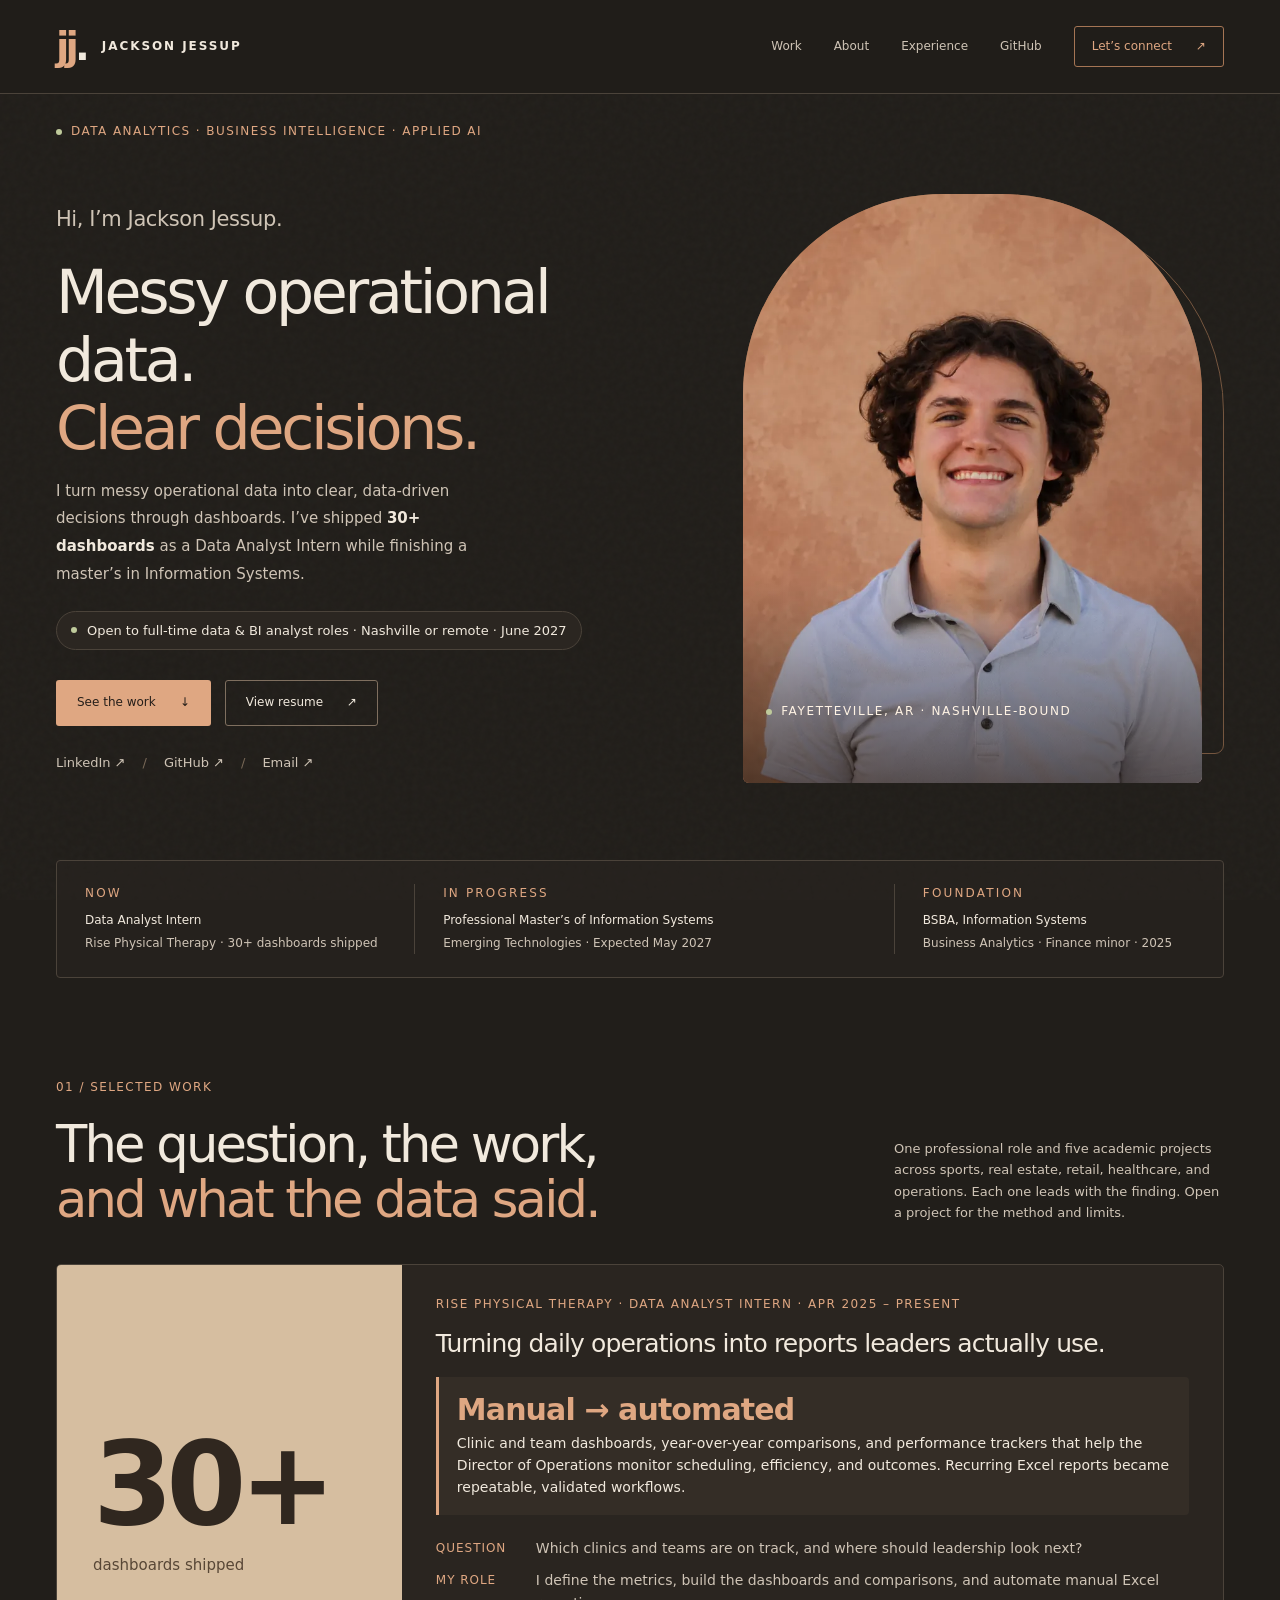
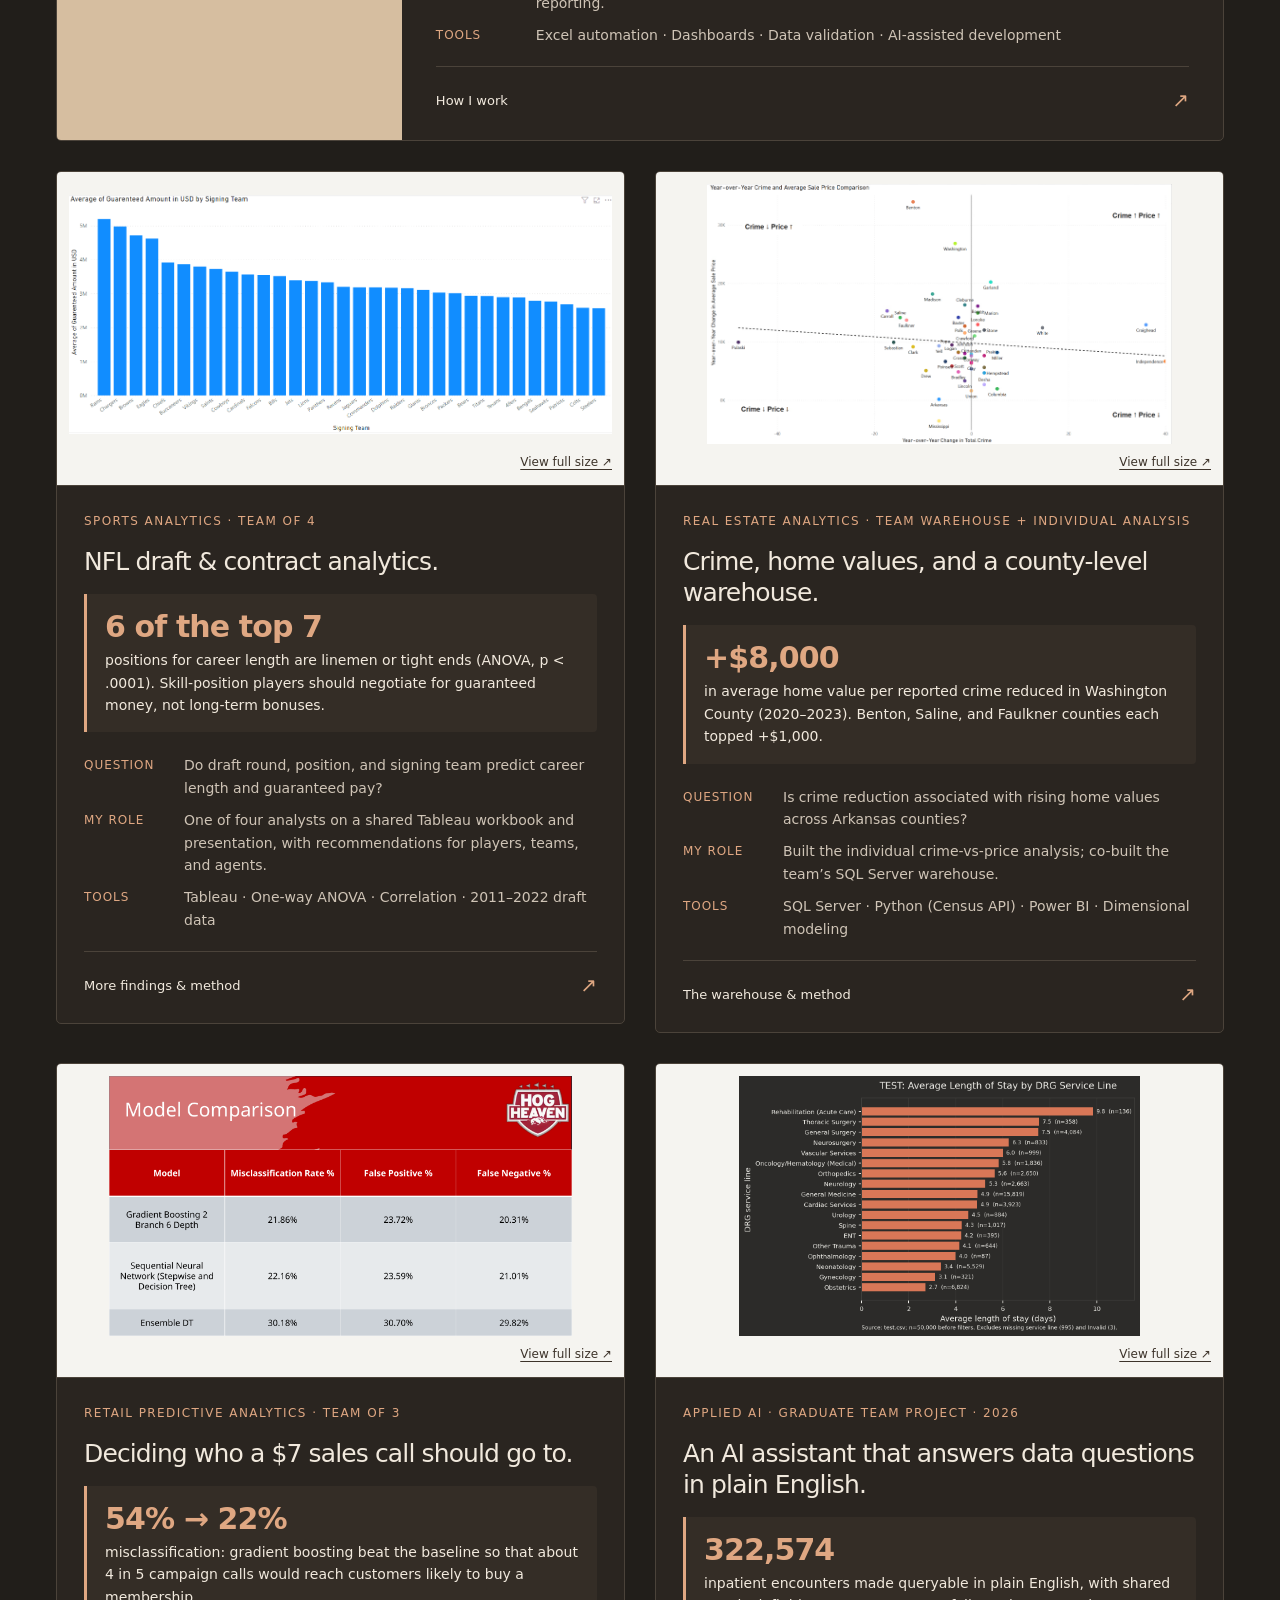
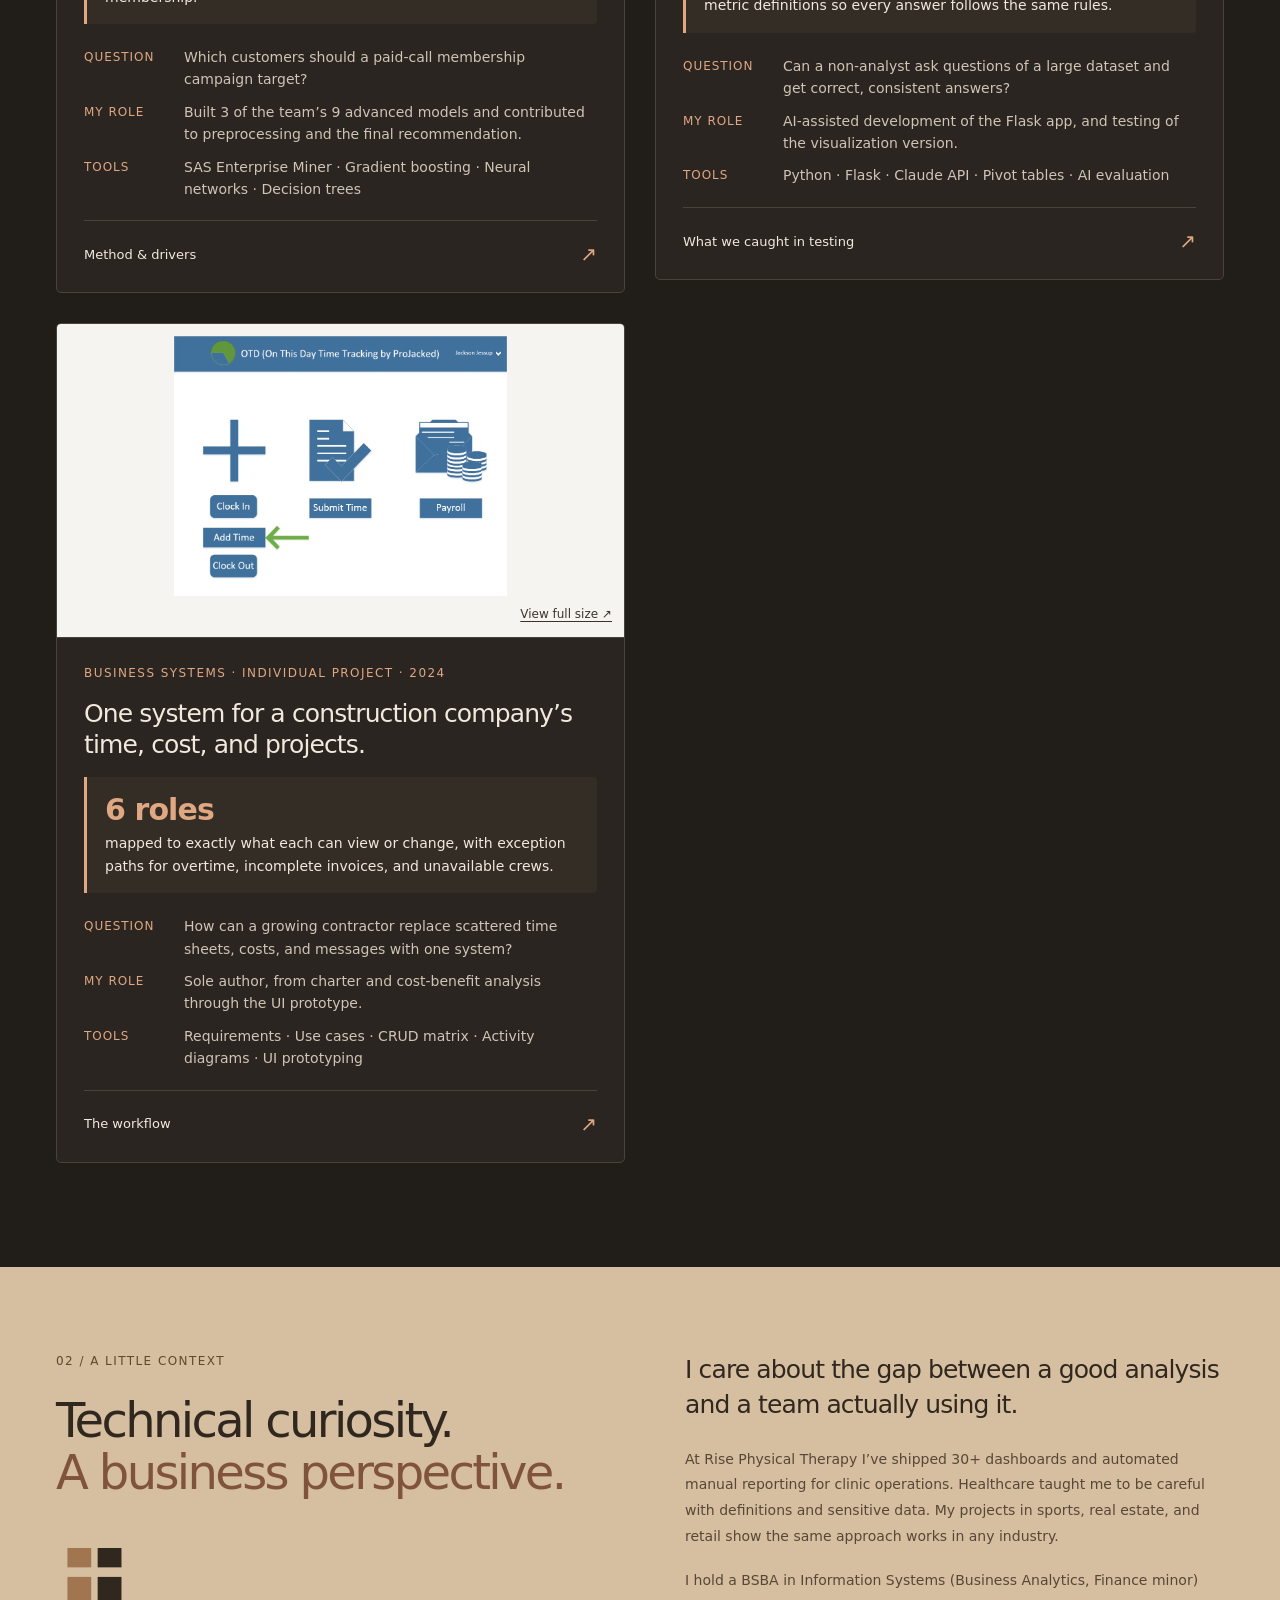
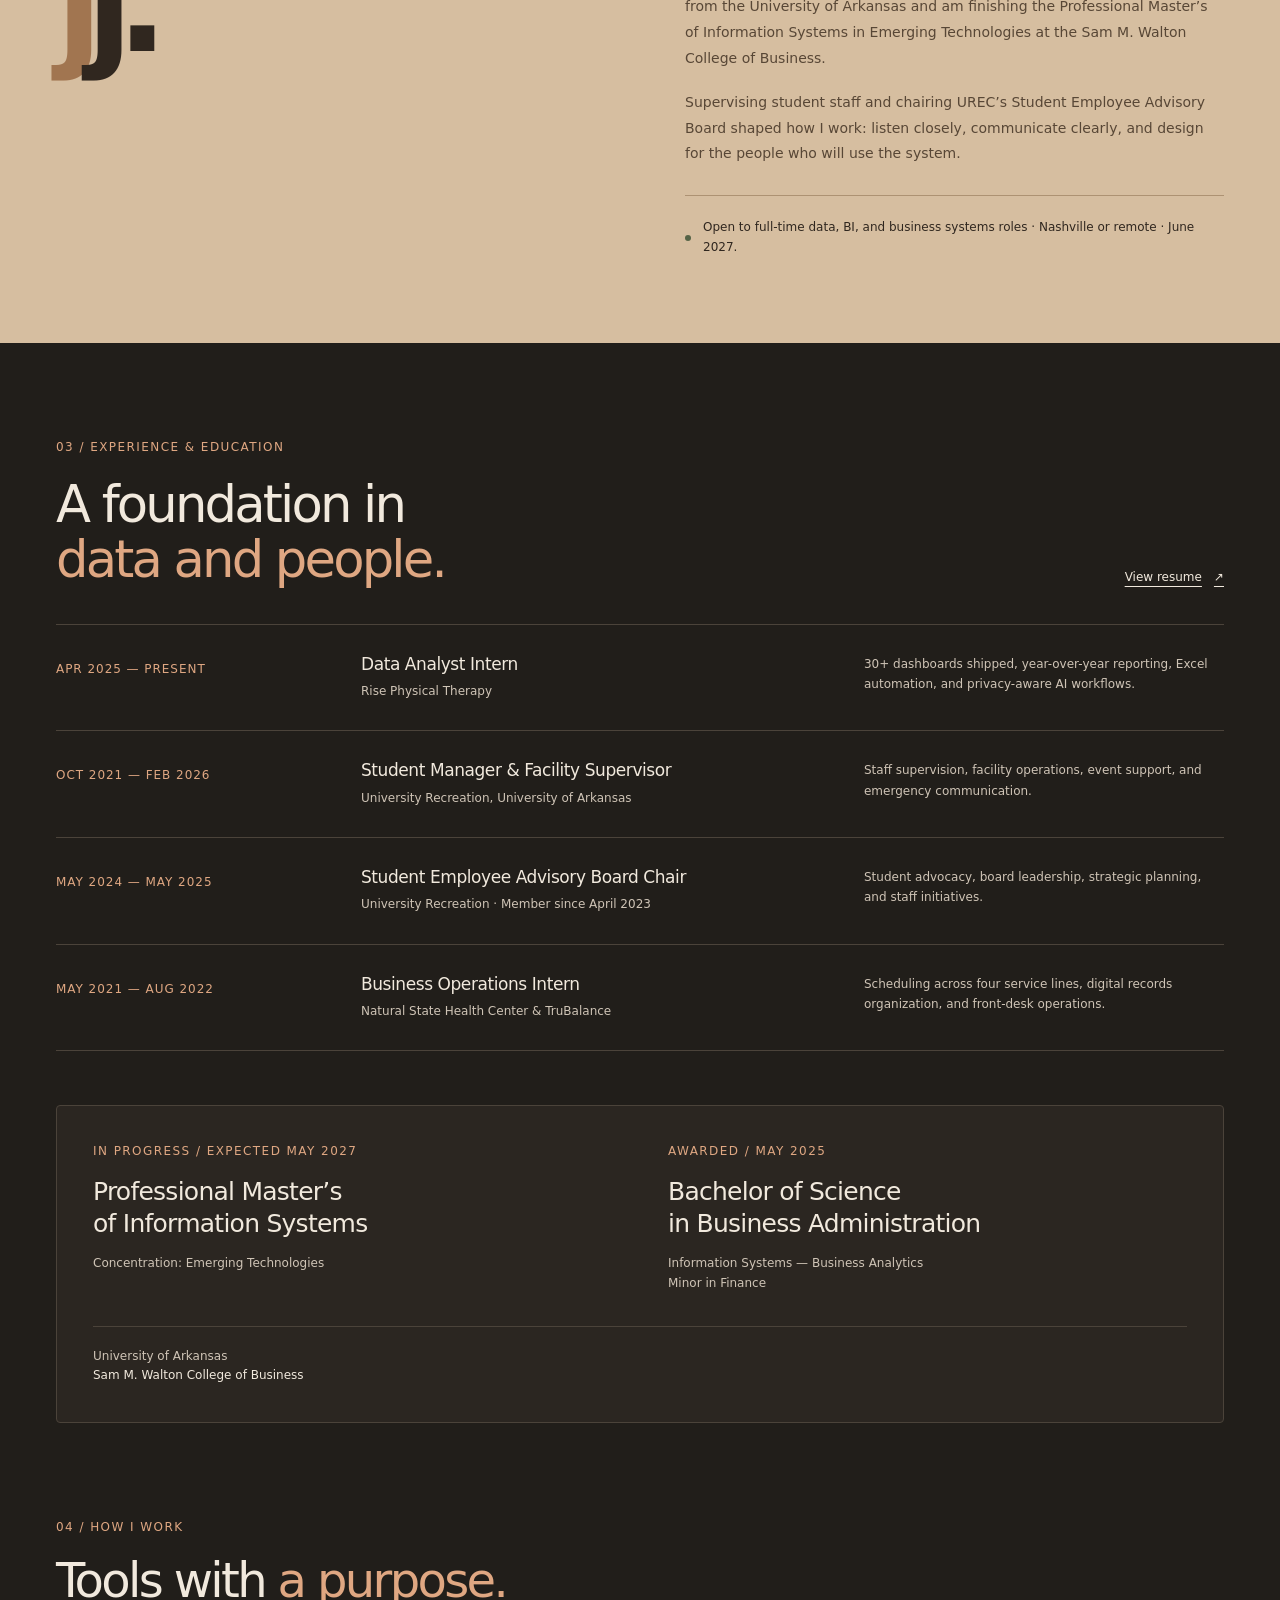
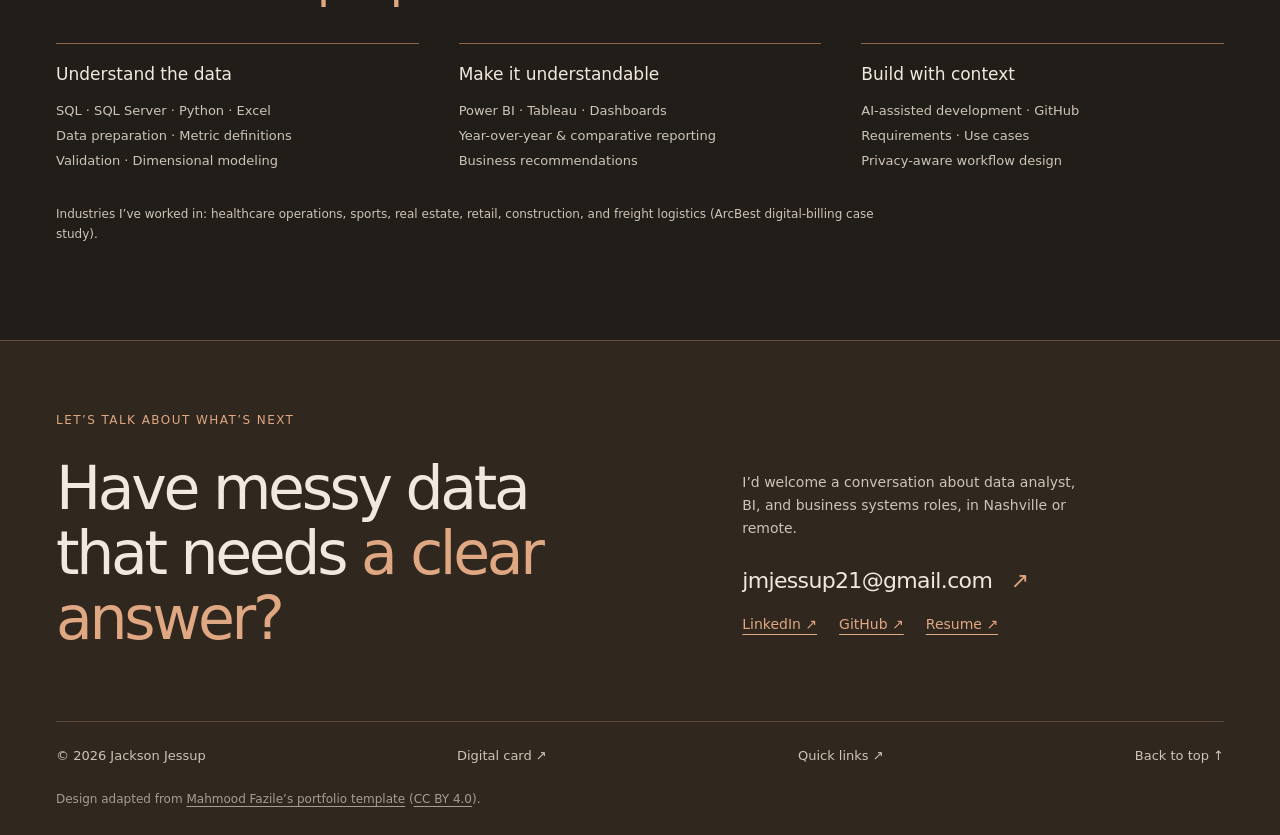
==== commit bc5f5ed4: "Reposition portfolio around results: finding-first cards, one-page resume, social previews - Hero le" ====
--- a/index.html
+++ b/index.html
@@ -2,11 +2,21 @@
 <html lang="en">
 <head>
   <meta charset="utf-8"><meta name="viewport" content="width=device-width, initial-scale=1">
-  <meta name="description" content="Jackson Jessup — healthcare analytics, business intelligence, and emerging technology. Explore professional experience and academic projects in information systems.">
+  <title>Jackson Jessup | Data & BI Analyst</title>
+  <meta name="description" content="Jackson Jessup turns messy operational data into clear, data-driven decisions. 30+ dashboards shipped, plus case studies in SQL, Power BI, Tableau, predictive modeling, and applied AI.">
   <meta name="theme-color" content="#211e1a">
-  <title>Jackson Jessup | Analytics & Information Systems</title>
+  <link rel="canonical" href="https://jmjessup21.github.io/jackson-jessup-portfolio/">
+  <meta property="og:type" content="website">
+  <meta property="og:site_name" content="Jackson Jessup">
+  <meta property="og:title" content="Jackson Jessup | Data & BI Analyst">
+  <meta property="og:description" content="Messy operational data, clear decisions. 30+ dashboards shipped, plus case studies in SQL, BI, predictive modeling, and applied AI.">
+  <meta property="og:url" content="https://jmjessup21.github.io/jackson-jessup-portfolio/">
+  <meta property="og:image" content="https://jmjessup21.github.io/jackson-jessup-portfolio/assets/og-image.jpg">
+  <meta property="og:image:width" content="1200"><meta property="og:image:height" content="630">
+  <meta property="og:image:alt" content="Jackson Jessup, Data and BI Analyst: messy operational data, clear decisions. 30+ dashboards shipped.">
+  <meta name="twitter:card" content="summary_large_image">
   <link rel="icon" href="assets/favicon.svg" type="image/svg+xml">
-  <link rel="stylesheet" href="styles.css?v=5">
+  <link rel="stylesheet" href="styles.css?v=6">
   <script src="app.js" defer></script>
 </head>
 <body>
@@ -14,59 +24,160 @@
 <header class="header">
   <a class="brand" href="#home" aria-label="Jackson Jessup home"><span class="monogram">jj<span>.</span></span><span>JACKSON JESSUP</span></a>
   <button class="menu-toggle" aria-expanded="false" aria-controls="navigation">Menu <span aria-hidden="true">+</span></button>
-  <nav id="navigation" aria-label="Main navigation"><a href="#work">Selected work</a><a href="#about">About</a><a href="#experience">Experience</a><a href="#contact" class="nav-contact">Let’s connect <span aria-hidden="true">↗</span></a></nav>
+  <nav id="navigation" aria-label="Main navigation"><a href="#work">Work</a><a href="#about">About</a><a href="#experience">Experience</a><a href="https://github.com/jmjessup21" target="_blank" rel="noopener noreferrer">GitHub</a><a href="#contact" class="nav-contact">Let’s connect <span aria-hidden="true">↗</span></a></nav>
 </header>
 <main id="main">
 <section class="hero wrap" id="home" aria-labelledby="hero-title">
-  <div class="hero-top"><p class="eyebrow"><span class="status-dot"></span> ANALYTICS · INFORMATION SYSTEMS · APPLIED AI</p><p class="edition">FAYETTEVILLE, AR / PORTFOLIO 2026</p></div>
+  <div class="hero-top"><p class="eyebrow"><span class="status-dot"></span> DATA ANALYTICS · BUSINESS INTELLIGENCE · APPLIED AI</p></div>
   <div class="hero-grid">
     <div class="hero-copy">
       <p class="hero-greeting">Hi, I’m Jackson Jessup.</p>
-      <h1 id="hero-title">Data. Context.<br><em>Clearer decisions.</em></h1>
-      <p class="hero-role">Analytics &amp; information systems</p>
-      <p class="intro">A healthcare data analyst intern and information systems master’s student. I connect analysis, practical workflows, and thoughtful use of emerging technology.</p>
-      <div class="actions"><a class="button primary" href="#work">Explore my work <span aria-hidden="true">↗</span></a><a class="button secondary" href="assets/Jackson-Jessup-Master-Resume.pdf" download>Download resume <span aria-hidden="true">↓</span></a></div>
-      <div class="hero-social"><a href="https://www.linkedin.com/in/jackson-jessup-32b0a821b/" target="_blank" rel="noopener noreferrer">LinkedIn ↗</a><span aria-hidden="true">/</span><a href="mailto:jmjessup21@gmail.com">Email me ↗</a></div>
+      <h1 id="hero-title">Messy operational data.<br><em>Clear decisions.</em></h1>
+      <p class="intro">I turn messy operational data into clear, data-driven decisions through dashboards. I’ve shipped <strong>30+ dashboards</strong> as a Data Analyst Intern while finishing a master’s in Information Systems.</p>
+      <p class="open-to"><span class="status-dot"></span> Open to full-time data &amp; BI analyst roles · Nashville or remote · June 2027</p>
+      <div class="actions"><a class="button primary" href="#work">See the work <span aria-hidden="true">↓</span></a><a class="button secondary" href="assets/Jackson-Jessup-Resume.pdf" target="_blank" rel="noopener">View resume <span aria-hidden="true">↗</span></a></div>
+      <div class="hero-social"><a href="https://www.linkedin.com/in/jackson-jessup-32b0a821b/" target="_blank" rel="noopener noreferrer">LinkedIn ↗</a><span aria-hidden="true">/</span><a href="https://github.com/jmjessup21" target="_blank" rel="noopener noreferrer">GitHub ↗</a><span aria-hidden="true">/</span><a href="mailto:jmjessup21@gmail.com">Email ↗</a></div>
     </div>
     <figure class="portrait">
-      <div class="portrait-frame"><img src="assets/jackson-jessup-portrait.png" width="1229" height="1280" alt="Portrait of Jackson Jessup" fetchpriority="high"></div>
-      <div class="portrait-location"><span class="status-dot"></span> BASED IN FAYETTEVILLE, AR</div>
-      <figcaption>JACKSON JESSUP · ANALYTICS &amp; INFORMATION SYSTEMS</figcaption>
-      <span class="portrait-index" aria-hidden="true">JJ / 01</span>
+      <div class="portrait-frame"><img src="assets/jackson-jessup-portrait.webp" srcset="assets/jackson-jessup-portrait-900.webp 900w, assets/jackson-jessup-portrait.webp 1229w" sizes="(max-width: 760px) 90vw, 460px" width="1229" height="1280" alt="Portrait of Jackson Jessup" fetchpriority="high"></div>
+      <div class="portrait-location"><span class="status-dot"></span> FAYETTEVILLE, AR · NASHVILLE-BOUND</div>
     </figure>
   </div>
-  <div class="credentials"><div><span>NOW</span><strong>Data Analyst Intern</strong><p>Rise Physical Therapy</p></div><div><span>NEXT</span><strong>Professional Master’s of Information Systems</strong><p>Emerging Technologies · Expected May 2027</p></div><div><span>FOUNDATION</span><strong>BSBA, Information Systems</strong><p>Business Analytics · Awarded May 2025</p></div></div>
+  <div class="credentials">
+    <div><span>NOW</span><strong>Data Analyst Intern</strong><p>Rise Physical Therapy · 30+ dashboards shipped</p></div>
+    <div><span>IN PROGRESS</span><strong>Professional Master’s of Information Systems</strong><p>Emerging Technologies · Expected May 2027</p></div>
+    <div><span>FOUNDATION</span><strong>BSBA, Information Systems</strong><p>Business Analytics · Finance minor · 2025</p></div>
+  </div>
 </section>
+
 <section class="work-section wrap" id="work" aria-labelledby="work-title">
-  <div class="section-heading"><div><p class="eyebrow">01 / SELECTED WORK</p><h2 id="work-title">From the question<br>to the <em>working idea.</em></h2></div><p>Original charts, interface screens, and excerpts from my academic projects, alongside a summary of my professional work. Open any artifact to see it at full size.</p></div>
-  <div class="filters" role="group" aria-label="Filter projects"><button class="active" data-filter="all" aria-pressed="true">All work <span>6</span></button><button data-filter="healthcare" aria-pressed="false">Healthcare & AI</button><button data-filter="analytics" aria-pressed="false">Analytics</button><button data-filter="systems" aria-pressed="false">Business systems</button></div>
-  <p class="sr-only" id="filter-status" aria-live="polite">Showing 6 projects.</p>
+  <div class="section-heading"><div><p class="eyebrow">01 / SELECTED WORK</p><h2 id="work-title">The question, the work,<br><em>and what the data said.</em></h2></div><p>One professional role and five academic projects across sports, real estate, retail, healthcare, and operations. Each one leads with the finding. Open a project for the method and limits.</p></div>
+
+  <article class="project featured" id="rise-project">
+    <div class="featured-stat" aria-hidden="true"><strong>30+</strong><span>dashboards shipped</span></div>
+    <div class="project-copy">
+      <p class="project-meta">RISE PHYSICAL THERAPY · DATA ANALYST INTERN · APR 2025 – PRESENT</p>
+      <h3>Turning daily operations into reports leaders actually use.</h3>
+      <div class="finding"><strong>Manual → automated</strong><p>Clinic and team dashboards, year-over-year comparisons, and performance trackers that help the Director of Operations monitor scheduling, efficiency, and outcomes. Recurring Excel reports became repeatable, validated workflows.</p></div>
+      <dl class="brief">
+        <div><dt>Question</dt><dd>Which clinics and teams are on track, and where should leadership look next?</dd></div>
+        <div><dt>My role</dt><dd>I define the metrics, build the dashboards and comparisons, and automate manual Excel reporting.</dd></div>
+        <div><dt>Tools</dt><dd>Excel automation · Dashboards · Data validation · AI-assisted development</dd></div>
+      </dl>
+      <details><summary>How I work <span aria-hidden="true">↗</span></summary><div class="case-content">
+        <h4>Definitions before dashboards</h4><p>Every report starts with the metric and its denominator. That includes deciding when missing activity is different from zero activity, and reconciling sources before any comparison goes to leadership.</p>
+                <h4>Privacy built in</h4><p>I develop against synthetic data, exclude patient fields a report doesn’t need, and document where data can and cannot go before any AI tool touches a workflow.</p>
+        <h4>Ask me about</h4><p>Metric definitions, source reconciliation, year-over-year comparisons, and turning a manual report into an automated one.</p>
+      </div></details>
+    </div>
+  </article>
+
   <div class="project-grid">
-    <article class="project" data-category="healthcare" id="medai-project">
-<figure class="work-evidence"><div class="evidence-label">ORIGINAL OUTPUT / FICTIONAL DATA</div><a class="evidence-image" href="assets/work/medai-service-line.png" target="_blank" rel="noopener" aria-label="Open full-size image: Original DFW MedAI test chart of observed average length of stay by service line, with encounter counts; fictional course data"><img src="assets/work/medai-service-line.png" alt="Original DFW MedAI test chart of observed average length of stay by service line, with encounter counts; fictional course data" loading="lazy"><span>View full size ↗</span></a><figcaption>DFW MedAI · Test-sample output from the team’s AI interaction log. Entirely fictional course data; 50,000 rows before filtering.<small>AI_interaction_log_w_ChatGPT.docx · TEST chart</small></figcaption></figure>
-<div class="project-copy"><p class="project-meta">01 / GRADUATE TEAM PROJECT · 2026</p><h3>Teaching an AI assistant<br>to ask more of the data.</h3><p>A healthcare analytics application using entirely fictional course data, pairing natural-language exploration with domain references, Python analysis, and documented testing.</p><div class="tags"><span>Python / Flask</span><span>Claude API</span><span>AI evaluation</span></div><blockquote class="source-quote"><p>“What is the average length of stay by facility?”</p><cite>Test prompt · Team AI interaction log</cite></blockquote><details><summary>Read the project <span aria-hidden="true">↗</span></summary><div class="case-content"><div class="supporting-artifact"><h4>The ChatGPT edition interface</h4><a href="assets/work/medai-interface.png" target="_blank" rel="noopener" aria-label="Open full-size image: The ChatGPT edition interface"><img src="assets/work/medai-interface.png" alt="The ChatGPT edition interface" loading="lazy"><span>View full size ↗</span></a><p>Original screenshot · Team presentation, slide 5. Fictional data.</p></div><h4>The need</h4><p>Explore a course inpatient dataset with 322,574 encounters and 41 prepared fields while keeping clinical and analytical definitions consistent.</p><h4>Approach and contribution</h4><p>I contributed to this graduate team project through an AI-assisted development workflow and participated in testing the visualization version. The project combines prepared data, pivot summaries, a data dictionary, clinical terminology references, and a local Flask application connected to Claude’s API.</p><h4>A useful correction</h4><p>Observed average length of stay and external arithmetic or geometric benchmarks answer different questions. The project documents that distinction in its reference files and agent instructions. It also records limits on questions the dataset cannot support, including readmission rates without suitable patient linkage.</p><h4>Deliverables</h4><p>The archive contains application code, interaction and version logs, presentations, and a ChatGPT adaptation package with an evaluation suite. Assistant-run checks and user testing are identified separately in project records.</p><h4>What I learned</h4><p>The quality of an analytical answer depends on definitions, source context, and verification as much as the language model.</p></div></details></div>
+    <article class="project" id="nfl-project">
+      <a class="evidence-image" href="assets/work/nfl-guarantees-by-team.png" target="_blank" rel="noopener" aria-label="Open full-size chart: average guaranteed contract amount by NFL signing team"><img src="assets/work/nfl-guarantees-by-team.png" alt="Tableau bar chart of average guaranteed contract amount by NFL signing team" loading="lazy"><span>View full size ↗</span></a>
+      <div class="project-copy">
+        <p class="project-meta">SPORTS ANALYTICS · TEAM OF 4</p>
+        <h3>NFL draft &amp; contract analytics.</h3>
+        <div class="finding"><strong>6 of the top 7</strong><p>positions for career length are linemen or tight ends (ANOVA, p &lt; .0001). Skill-position players should negotiate for guaranteed money, not long-term bonuses.</p></div>
+        <dl class="brief">
+          <div><dt>Question</dt><dd>Do draft round, position, and signing team predict career length and guaranteed pay?</dd></div>
+          <div><dt>My role</dt><dd>One of four analysts on a shared Tableau workbook and presentation, with recommendations for players, teams, and agents.</dd></div>
+          <div><dt>Tools</dt><dd>Tableau · One-way ANOVA · Correlation · 2011–2022 draft data</dd></div>
+        </dl>
+        <details><summary>More findings &amp; method <span aria-hidden="true">↗</span></summary><div class="case-content">
+          <div class="supporting-artifact"><a href="assets/work/nfl-games-by-round.png" target="_blank" rel="noopener" aria-label="Open full-size chart: games played by draft round"><img src="assets/work/nfl-games-by-round.png" alt="Tableau chart of average games played by draft round" loading="lazy"><span>View full size ↗</span></a></div>
+          <h4>Teams differ on guarantees</h4><p>Average guaranteed amounts differ significantly by signing team (p = .0455). The Rams, Chargers, Browns, Eagles, and Chiefs spend the most.</p>
+          <h4>Draft round matters, with exceptions</h4><p>First-round picks have longer careers on average (p &lt; .0001). Quarterbacks and linebackers are the exception: second-round picks lasted longest.</p>
+          <h4>Limits</h4><p>Older draft classes had more seasons to accumulate games, so these are descriptive differences, not causal effects.</p>
+        </div></details>
+      </div>
     </article>
-<article class="project" data-category="analytics" id="housing-project">
-<figure class="work-evidence"><div class="evidence-label">INDIVIDUAL ANALYSIS / ORIGINAL CHART</div><a class="evidence-image" href="assets/work/arkansas-crime-home-prices.png" target="_blank" rel="noopener" aria-label="Open full-size image: Jackson Jessup’s county scatterplot comparing year-over-year crime changes and average sale price changes in Arkansas, with four quadrants"><img src="assets/work/arkansas-crime-home-prices.png" alt="Jackson Jessup’s county scatterplot comparing year-over-year crime changes and average sale price changes in Arkansas, with four quadrants" loading="lazy"><span>View full size ↗</span></a><figcaption>My individual analysis · Arkansas counties, 2020–2023. This chart compares changes in crime and sale prices; it does not establish causation.<small>TeamJ Individual Submission – Jackson Jessup (1).docx · Figure 1</small></figcaption></figure>
-<div class="project-copy"><p class="project-meta">02 / ACADEMIC TEAM PROJECT</p><h3>Putting housing data<br>on common ground.</h3><p>A county-level warehouse bringing property, crime, population, and economic data together for Arkansas market analysis.</p><div class="tags"><span>SQL Server</span><span>Python</span><span>Power BI</span></div><blockquote class="source-quote"><p>“Can crime reduction be linked to increased home values?”</p><cite>Research question · My individual housing submission</cite></blockquote><details><summary>Read the project <span aria-hidden="true">↗</span></summary><div class="case-content"><div class="supporting-artifact"><h4>The team’s dimensional data model</h4><a href="assets/work/arkansas-warehouse.jpeg" target="_blank" rel="noopener" aria-label="Open full-size image: The team’s dimensional data model"><img src="assets/work/arkansas-warehouse.jpeg" alt="The team’s dimensional data model" loading="lazy"><span>View full size ↗</span></a><p>Original diagram · Team J Final Report.docx. Shared county and date dimensions connect the fact tables.</p></div><h4>The need</h4><p>Compare housing-market indicators across Arkansas counties using sources that did not begin at the same level of detail.</p><h4>Team approach</h4><p>The team integrated 2020–2023 data through a Census API/Python workflow and 15 CSV inputs. Four fact tables cover property, crime, population, and economics, connected through shared county and date dimensions.</p><h4>My individual analysis</h4><p>My individual submission investigated year-over-year crime changes alongside changes in average home sale prices. The team’s final report documents the data model, loading approach, and lessons from reconciling incompatible source grains.</p><h4>What I learned</h4><p>Choose the analytical grain before forcing sources together. Incomplete crime reporting limits comparisons, and a relationship between variables does not establish causation.</p></div></details></div>
+
+    <article class="project" id="housing-project">
+      <a class="evidence-image" href="assets/work/arkansas-crime-home-prices.png" target="_blank" rel="noopener" aria-label="Open full-size chart: year-over-year crime change versus average sale price change by Arkansas county"><img src="assets/work/arkansas-crime-home-prices.png" alt="Scatterplot of year-over-year crime change versus average sale price change across Arkansas counties, in four quadrants" loading="lazy"><span>View full size ↗</span></a>
+      <div class="project-copy">
+        <p class="project-meta">REAL ESTATE ANALYTICS · TEAM WAREHOUSE + INDIVIDUAL ANALYSIS</p>
+        <h3>Crime, home values, and a county-level warehouse.</h3>
+        <div class="finding"><strong>+$8,000</strong><p>in average home value per reported crime reduced in Washington County (2020–2023). Benton, Saline, and Faulkner counties each topped +$1,000.</p></div>
+        <dl class="brief">
+          <div><dt>Question</dt><dd>Is crime reduction associated with rising home values across Arkansas counties?</dd></div>
+          <div><dt>My role</dt><dd>Built the individual crime-vs-price analysis; co-built the team’s SQL Server warehouse.</dd></div>
+          <div><dt>Tools</dt><dd>SQL Server · Python (Census API) · Power BI · Dimensional modeling</dd></div>
+        </dl>
+        <details><summary>The warehouse &amp; method <span aria-hidden="true">↗</span></summary><div class="case-content">
+          <div class="supporting-artifact"><a href="assets/work/arkansas-warehouse.jpeg" target="_blank" rel="noopener" aria-label="Open full-size image: the team’s dimensional data model"><img src="assets/work/arkansas-warehouse.jpeg" alt="Dimensional data model with four fact tables joined through shared county and date dimensions" loading="lazy"><span>View full size ↗</span></a></div>
+          <h4>The build</h4><p>Four fact tables (property, crime, population, economics) joined through shared county and date dimensions. Data came from the Census API through Python and from 15 CSV sources.</p>
+          <h4>The hard part</h4><p>The sources didn’t share a grain. We started at property level and moved to county level so the comparisons would be valid.</p>
+          <h4>Limits</h4><p>Crime reporting is incomplete in some counties, and this is an association, not proof that less crime raises prices.</p>
+        </div></details>
+      </div>
     </article>
-<article class="project" data-category="systems" id="systems-project">
-<figure class="work-evidence"><div class="evidence-label">INDIVIDUAL PROJECT / ORIGINAL UI</div><a class="evidence-image" href="assets/work/time-tracking-interface.png" target="_blank" rel="noopener" aria-label="Open full-size image: Original time-tracking interface design showing Clock In, Submit Time, Payroll, Add Time and Clock Out controls"><img src="assets/work/time-tracking-interface.png" alt="Original time-tracking interface design showing Clock In, Submit Time, Payroll, Add Time and Clock Out controls" loading="lazy"><span>View full size ↗</span></a><figcaption>My interface walkthrough · The time-tracking menu from the construction-system coursework proposal. A designed workflow, not a deployed product.<small>GUI Walkthrough.pptx · Slide 3</small></figcaption></figure>
-<div class="project-copy"><p class="project-meta">03 / INDIVIDUAL ACADEMIC PROJECT · 2024</p><h3>Designing around<br>the work people do.</h3><p>A proposed project-management system for a construction business, from stakeholder needs to time tracking and financial workflows.</p><div class="tags"><span>Requirements</span><span>Use cases</span><span>Process design</span></div><details><summary>Read the project <span aria-hidden="true">↗</span></summary><div class="case-content"><div class="supporting-artifact"><h4>The next step: choosing a day</h4><a href="assets/work/time-tracking-calendar.png" target="_blank" rel="noopener" aria-label="Open full-size image: The next step: choosing a day"><img src="assets/work/time-tracking-calendar.png" alt="The next step: choosing a day" loading="lazy"><span>View full size ↗</span></a><p>Original screen · GUI Walkthrough.pptx, slide 4. The annotations are part of my submitted walkthrough.</p></div><h4>The need</h4><p>The coursework scenario described fragmented project communication, manual coordination, and disconnected time and financial information.</p><h4>My work</h4><p>I developed a charter, scope, feasibility assessment, cost-benefit analysis, schedule, role-based CRUD matrix, use cases, exception conditions, and activity diagrams. A GUI walkthrough covers time tracking, cost assignment, and invoice handling.</p><h4>Design focus</h4><p>The proposal connects project managers, employees, vendors, customers, HR, and finance while identifying what each role can view or change.</p><h4>What I learned</h4><p>A workflow needs clear exception handling as well as a successful path. This was a systems proposal and interface walkthrough, not a deployed client system.</p></div></details></div>
+
+    <article class="project" id="membership-project">
+      <a class="evidence-image" href="assets/work/hog-heaven-model-comparison.png" target="_blank" rel="noopener" aria-label="Open full-size table: model comparison of misclassification, false-positive and false-negative rates"><img src="assets/work/hog-heaven-model-comparison.png" alt="Model comparison table: gradient boosting 21.86% misclassification, sequential neural network 22.16%, ensemble decision tree 30.18%" loading="lazy"><span>View full size ↗</span></a>
+      <div class="project-copy">
+        <p class="project-meta">RETAIL PREDICTIVE ANALYTICS · TEAM OF 3</p>
+        <h3>Deciding who a $7 sales call should go to.</h3>
+        <div class="finding"><strong>54% → 22%</strong><p>misclassification: gradient boosting beat the baseline so that about 4 in 5 campaign calls would reach customers likely to buy a membership.</p></div>
+        <dl class="brief">
+          <div><dt>Question</dt><dd>Which customers should a paid-call membership campaign target?</dd></div>
+          <div><dt>My role</dt><dd>Built 3 of the team’s 9 advanced models and contributed to preprocessing and the final recommendation.</dd></div>
+          <div><dt>Tools</dt><dd>SAS Enterprise Miner · Gradient boosting · Neural networks · Decision trees</dd></div>
+        </dl>
+        <details><summary>Method &amp; drivers <span aria-hidden="true">↗</span></summary><div class="case-content">
+          <h4>What drove the prediction</h4><p>Recency of last purchase, interest in accessories, and email opens and clicks. Customers who engage recently are the ones who convert.</p>
+          <h4>Method</h4><p>We reframed a 0–5 interest survey score as a likely/unlikely target, handled missing values, standardized inputs, and removed redundant total/component variables.</p>
+          <h4>Limits</h4><p>The model predicts survey interest, not observed purchases. The next step would be measuring real conversion before rollout.</p>
+        </div></details>
+      </div>
     </article>
-<article class="project" data-category="analytics" id="nfl-project">
-<figure class="work-evidence"><div class="evidence-label">TEAM PROJECT / ORIGINAL TABLEAU CHART</div><a class="evidence-image" href="assets/work/nfl-guarantees-by-team.png" target="_blank" rel="noopener" aria-label="Open full-size image: Original Tableau bar chart of average guaranteed contract amount in USD by NFL signing team"><img src="assets/work/nfl-guarantees-by-team.png" alt="Original Tableau bar chart of average guaranteed contract amount in USD by NFL signing team" loading="lazy"><span>View full size ↗</span></a><figcaption>Team analysis · Average guaranteed contract amount by signing team in the project dataset. Original Tableau output from our presentation.<small>NFLPresentation.pptx · Slide 4</small></figcaption></figure>
-<div class="project-copy"><p class="project-meta">04 / ACADEMIC TEAM PROJECT</p><span class="project-symbol" aria-hidden="true">↗</span><h3>NFL draft &<br>contract analytics.</h3><p>Exploring draft position, contract guarantees, playing position, and games played through visual and statistical analysis.</p><div class="tags"><span>Tableau</span><span>ANOVA</span><span>Correlation</span></div><blockquote class="source-quote"><p>“Are some teams more likely to sign high-profile players with higher guaranteed amounts?”</p><cite>Research question · Team presentation, slide 3</cite></blockquote><details><summary>Read the project <span aria-hidden="true">↗</span></summary><div class="case-content"><div class="supporting-artifact"><h4>Games played by draft round</h4><a href="assets/work/nfl-games-by-round.png" target="_blank" rel="noopener" aria-label="Open full-size image: Games played by draft round"><img src="assets/work/nfl-games-by-round.png" alt="Games played by draft round" loading="lazy"><span>View full size ↗</span></a><p>Original Tableau chart · NFLPresentation.pptx, slide 8. Career observation windows affect comparisons; this is descriptive analysis.</p></div><h4>Scope</h4><p>A team analysis of NFL draft data spanning 2011–2022, documented in a Tableau workbook and presentation.</p><h4>Approach</h4><p>We used ANOVA, correlation, frequencies, and visual comparisons to examine differences across positions, teams, and rounds, framing questions for teams, players, and agents.</p><h4>Interview discussion</h4><p>How to communicate statistical differences without overstating causation, and how career observation windows can affect games-played comparisons.</p></div></details></div></article>
-<article class="project" data-category="analytics" id="membership-project">
-<figure class="work-evidence"><div class="evidence-label">TEAM PROJECT / ORIGINAL MODEL RESULTS</div><a class="evidence-image" href="assets/work/hog-heaven-model-comparison.png" target="_blank" rel="noopener" aria-label="Open full-size image: Original Hog Heaven model comparison: misclassification rates of 21.86 percent for gradient boosting, 22.16 percent for a sequential neural network, and 30.18 percent for Ensemble DT"><img src="assets/work/hog-heaven-model-comparison.png" alt="Original Hog Heaven model comparison: misclassification rates of 21.86 percent for gradient boosting, 22.16 percent for a sequential neural network, and 30.18 percent for Ensemble DT" loading="lazy"><span>View full size ↗</span></a><figcaption>Team model comparison · Original slide with misclassification, false-positive, and false-negative rates. These are model evaluation results, not realized campaign lift.<small>Technical Model Comparison.pptx · Slide 1</small></figcaption></figure>
-<div class="project-copy"><p class="project-meta">05 / ACADEMIC TEAM PROJECT</p><span class="project-symbol" aria-hidden="true">◒</span><h3>From customer interest<br>to a predictive model.</h3><p>Comparing models for a retail membership campaign, with attention to preprocessing and the meaning of the target.</p><div class="tags"><span>SAS Enterprise Miner</span><span>Model evaluation</span></div><details><summary>Read the project <span aria-hidden="true">↗</span></summary><div class="case-content"><h4>Scope</h4><p>The Hog Heaven team project examined customer survey scores and a derived likely-to-purchase classification.</p><h4>Approach</h4><p>We compared regression, decision trees, k-nearest neighbors, and advanced classification approaches. Preparation included missing-value treatment, standardization, and removing redundant total/component variables.</p><h4>What I learned</h4><p>Model error must be interpreted in a business context. Predicted survey interest is different from observed purchase behavior; the work did not establish realized campaign lift.</p></div></details></div></article>
-<article class="project compact" data-category="healthcare systems" id="rise-project"><div class="project-copy"><p class="project-meta">06 / PROFESSIONAL OVERVIEW · ONGOING</p><h3>Healthcare reporting,<br>with privacy in the process.</h3><p>Reporting and dashboard work at Rise Physical Therapy, supported by AI-assisted development and a deliberate approach to patient-data handling.</p><div class="tags"><span>Excel automation</span><span>Clinical operations</span><span>HIPAA-aware design</span></div><details><summary>Read the project <span aria-hidden="true">↗</span></summary><div class="case-content"><h4>The need</h4><p>Help operational leaders understand clinical efficiency, scheduling, and performance through consistent reports and useful comparisons.</p><h4>My work</h4><p>As a Data Analyst Intern, I create clinic and team dashboards, comparative and year-over-year reports, and tools for tracking performance. My responsibilities also include market research and automation of manual Excel reporting.</p><h4>AI with a defined data boundary</h4><p>My reporting development work incorporates HIPAA privacy and security considerations: synthetic development data, exclusion of unnecessary patient fields, documented access requirements, and review of where data could reach an AI service. Proposed workflows identify the need to verify applicable business associate agreements and approved environments before processing PHI.</p><h4>Project stage</h4><p>The broader reporting portfolio includes local tools, tested prototypes, and integration plans. Synthetic testing demonstrates reporting logic; it does not establish production integration or organization-wide compliance.</p><h4>What I can discuss</h4><p>Metric definitions, source reconciliation, missing versus zero activity, reporting automation, and translating privacy requirements into workflow choices.</p></div></details></div>
+
+    <article class="project" id="medai-project">
+      <a class="evidence-image" href="assets/work/medai-service-line.png" target="_blank" rel="noopener" aria-label="Open full-size chart: average length of stay by service line"><img src="assets/work/medai-service-line.png" alt="Chart generated by the assistant: average length of stay by service line with encounter counts, on fictional course data" loading="lazy"><span>View full size ↗</span></a>
+      <div class="project-copy">
+        <p class="project-meta">APPLIED AI · GRADUATE TEAM PROJECT · 2026</p>
+        <h3>An AI assistant that answers data questions in plain English.</h3>
+        <div class="finding"><strong>322,574</strong><p>inpatient encounters made queryable in plain English, with shared metric definitions so every answer follows the same rules.</p></div>
+        <dl class="brief">
+          <div><dt>Question</dt><dd>Can a non-analyst ask questions of a large dataset and get correct, consistent answers?</dd></div>
+          <div><dt>My role</dt><dd>AI-assisted development of the Flask app, and testing of the visualization version.</dd></div>
+          <div><dt>Tools</dt><dd>Python · Flask · Claude API · Pivot tables · AI evaluation</dd></div>
+        </dl>
+        <details><summary>What we caught in testing <span aria-hidden="true">↗</span></summary><div class="case-content">
+          <div class="supporting-artifact"><a href="assets/work/medai-interface.png" target="_blank" rel="noopener" aria-label="Open full-size image: the assistant’s chat interface"><img src="assets/work/medai-interface.png" alt="The assistant’s chat interface" loading="lazy"><span>View full size ↗</span></a></div>
+          <h4>A useful correction</h4><p>The assistant was comparing observed length of stay with external benchmarks that measure something different. We wrote the distinction into its reference files, and documented questions the data can’t support, such as readmission rates.</p>
+          <h4>Why it matters</h4><p>An AI answer is only as good as the definitions and checks behind it. The course dataset is entirely fictional.</p>
+        </div></details>
+      </div>
+    </article>
+
+    <article class="project" id="systems-project">
+      <a class="evidence-image" href="assets/work/time-tracking-interface.png" target="_blank" rel="noopener" aria-label="Open full-size image: time-tracking interface prototype"><img src="assets/work/time-tracking-interface.png" alt="Time-tracking interface prototype with Clock In, Submit Time, Payroll, Add Time and Clock Out controls" loading="lazy"><span>View full size ↗</span></a>
+      <div class="project-copy">
+        <p class="project-meta">BUSINESS SYSTEMS · INDIVIDUAL PROJECT · 2024</p>
+        <h3>One system for a construction company’s time, cost, and projects.</h3>
+        <div class="finding"><strong>6 roles</strong><p>mapped to exactly what each can view or change, with exception paths for overtime, incomplete invoices, and unavailable crews.</p></div>
+        <dl class="brief">
+          <div><dt>Question</dt><dd>How can a growing contractor replace scattered time sheets, costs, and messages with one system?</dd></div>
+          <div><dt>My role</dt><dd>Sole author, from charter and cost-benefit analysis through the UI prototype.</dd></div>
+          <div><dt>Tools</dt><dd>Requirements · Use cases · CRUD matrix · Activity diagrams · UI prototyping</dd></div>
+        </dl>
+        <details><summary>The workflow <span aria-hidden="true">↗</span></summary><div class="case-content">
+          <div class="supporting-artifact"><a href="assets/work/time-tracking-calendar.png" target="_blank" rel="noopener" aria-label="Open full-size image: day-selection screen"><img src="assets/work/time-tracking-calendar.png" alt="Annotated day-selection screen from the time-tracking prototype" loading="lazy"><span>View full size ↗</span></a></div>
+          <h4>Scope</h4><p>Project managers, employees, vendors, customers, HR, and finance, covering time entry, supervisor approval, cost assignment, invoicing, and payroll integration.</p>
+          <h4>Targets set</h4><p>Cut information-retrieval time by 90% and labor-cost errors by 50%. These were design goals for the proposal, not measured results.</p>
+        </div></details>
+      </div>
     </article>
   </div>
 </section>
-<section class="about-section" id="about" aria-labelledby="about-title"><div class="wrap about-grid"><div><p class="eyebrow">02 / A LITTLE CONTEXT</p><h2 id="about-title">Technical curiosity.<br><em>A business perspective.</em></h2><div class="about-mark" aria-hidden="true">j<span>j.</span></div></div><div class="about-copy"><p class="large-copy">I’m interested in the space between a useful analysis and a team actually using it.</p><p>At Rise Physical Therapy, that means understanding clinic operations and making reporting easier to interpret. In my graduate work, it means exploring AI systems while questioning their assumptions, outputs, and data boundaries.</p><p>I hold a BSBA in Information Systems with a Business Analytics focus and a Finance minor from the University of Arkansas. I’m continuing at the Sam M. Walton College of Business in the Professional Master’s of Information Systems program, concentrating in Emerging Technologies.</p><p>My experience supervising student staff and chairing UREC’s Student Employee Advisory Board also shapes how I work: listen closely, communicate clearly, and account for the people using a system.</p><div class="availability"><span class="status-dot"></span><span>Interested in full-time analytics, BI, and business systems opportunities.</span></div></div></div></section>
-<section class="wrap experience-section" id="experience" aria-labelledby="experience-title"><div class="section-heading"><div><p class="eyebrow">03 / EXPERIENCE & EDUCATION</p><h2 id="experience-title">A foundation in<br><em>data and people.</em></h2></div><a class="text-link" href="assets/Jackson-Jessup-Master-Resume.pdf" download>Full master resume <span aria-hidden="true">↗</span></a></div><div class="timeline"><div class="timeline-row"><p class="date">APR 2025 — PRESENT</p><div><h3>Data Analyst Intern</h3><p>Rise Physical Therapy</p></div><p>Clinical reporting, KPI dashboards, Excel automation, and HIPAA-aware AI workflow design.</p></div><div class="timeline-row"><p class="date">OCT 2021 — FEB 2026</p><div><h3>Student Manager & Facility Supervisor</h3><p>University Recreation, University of Arkansas</p></div><p>Staff supervision, facility operations, event support, and emergency communication.</p></div><div class="timeline-row"><p class="date">MAY 2024 — MAY 2025</p><div><h3>Student Employee Advisory Board Chair</h3><p>University Recreation · Member since April 2023</p></div><p>Student advocacy, board leadership, strategic planning, and staff initiatives.</p></div><div class="timeline-row"><p class="date">MAY 2021 — AUG 2022</p><div><h3>Business Operations Intern</h3><p>Natural State Health Center & TruBalance</p></div><p>Patient scheduling, digital organization, confidential information handling, and front-desk support.</p></div></div><div class="education-grid"><div><p class="eyebrow">IN PROGRESS / FALL 2025 — MAY 2027 EXPECTED</p><h3>Professional Master’s<br>of Information Systems</h3><p>Concentration: Emerging Technologies</p></div><div><p class="eyebrow">AWARDED / MAY 2025</p><h3>Bachelor of Science<br>in Business Administration</h3><p>Information Systems — Business Analytics<br>Minor in Finance</p></div><p class="school">University of Arkansas<br><strong>Sam M. Walton College of Business</strong></p></div></section>
-<section class="wrap toolkit-section" aria-labelledby="toolkit-title"><p class="eyebrow">04 / HOW I WORK</p><h2 id="toolkit-title">Tools with <em>a purpose.</em></h2><div class="toolkit"><div><h3>Understand the data</h3><p>SQL · Python · Excel<br>Data preparation · Metric definitions<br>Validation · Dimensional modeling</p></div><div><h3>Make it understandable</h3><p>Power BI · Tableau<br>Dashboards · Comparative reporting<br>Business recommendations</p></div><div><h3>Build with context</h3><p>AI-assisted development · GitHub<br>Requirements · Use cases<br>Privacy-aware workflow design</p></div></div><p class="research-note">Also in my project archive: an ArcBest digital-innovation case study, AI ethics comparisons, and blockchain research. These support conversations about adoption, governance, and emerging technology.</p></section>
-<section class="contact-section" id="contact" aria-labelledby="contact-title"><div class="wrap"><p class="eyebrow">LET’S TALK ABOUT WHAT’S NEXT</p><div class="contact-grid"><h2 id="contact-title">Have a question<br>worth <em>working on?</em></h2><div><p>I’d welcome a conversation about analytics, business systems, or responsible applications of AI.</p><a class="contact-email" href="mailto:jmjessup21@gmail.com">jmjessup21@gmail.com <span aria-hidden="true">↗</span></a><a class="linkedin" href="https://www.linkedin.com/in/jackson-jessup-32b0a821b/" target="_blank" rel="noopener noreferrer">Connect on LinkedIn <span aria-hidden="true">↗</span></a></div></div><footer><span>© 2026 Jackson Jessup</span><span>Fayetteville, Arkansas</span><a href="card.html">Digital card ↗</a><a href="links.html">Quick links ↗</a><a href="#home">Back to top ↑</a></footer><p class="design-credit">Design direction inspired by <a href="https://www.figma.com/community/file/1351551318943737601/personal-website-portfolio" target="_blank" rel="noopener noreferrer">Mahmood Fazile’s portfolio template</a> · <a href="https://creativecommons.org/licenses/by/4.0/" target="_blank" rel="noopener noreferrer">CC BY 4.0</a> · Adapted with a desert palette and original content.</p></div></section>
+
+<section class="about-section" id="about" aria-labelledby="about-title"><div class="wrap about-grid"><div><p class="eyebrow">02 / A LITTLE CONTEXT</p><h2 id="about-title">Technical curiosity.<br><em>A business perspective.</em></h2><div class="about-mark" aria-hidden="true">j<span>j.</span></div></div><div class="about-copy"><p class="large-copy">I care about the gap between a good analysis and a team actually using it.</p><p>At Rise Physical Therapy I’ve shipped 30+ dashboards and automated manual reporting for clinic operations. Healthcare taught me to be careful with definitions and sensitive data. My projects in sports, real estate, and retail show the same approach works in any industry.</p><p>I hold a BSBA in Information Systems (Business Analytics, Finance minor) from the University of Arkansas and am finishing the Professional Master’s of Information Systems in Emerging Technologies at the Sam M. Walton College of Business.</p><p>Supervising student staff and chairing UREC’s Student Employee Advisory Board shaped how I work: listen closely, communicate clearly, and design for the people who will use the system.</p><div class="availability"><span class="status-dot"></span><span>Open to full-time data, BI, and business systems roles · Nashville or remote · June 2027.</span></div></div></div></section>
+
+<section class="wrap experience-section" id="experience" aria-labelledby="experience-title"><div class="section-heading"><div><p class="eyebrow">03 / EXPERIENCE &amp; EDUCATION</p><h2 id="experience-title">A foundation in<br><em>data and people.</em></h2></div><a class="text-link" href="assets/Jackson-Jessup-Resume.pdf" target="_blank" rel="noopener">View resume <span aria-hidden="true">↗</span></a></div><div class="timeline"><div class="timeline-row"><p class="date">APR 2025 — PRESENT</p><div><h3>Data Analyst Intern</h3><p>Rise Physical Therapy</p></div><p>30+ dashboards shipped, year-over-year reporting, Excel automation, and privacy-aware AI workflows.</p></div><div class="timeline-row"><p class="date">OCT 2021 — FEB 2026</p><div><h3>Student Manager &amp; Facility Supervisor</h3><p>University Recreation, University of Arkansas</p></div><p>Staff supervision, facility operations, event support, and emergency communication.</p></div><div class="timeline-row"><p class="date">MAY 2024 — MAY 2025</p><div><h3>Student Employee Advisory Board Chair</h3><p>University Recreation · Member since April 2023</p></div><p>Student advocacy, board leadership, strategic planning, and staff initiatives.</p></div><div class="timeline-row"><p class="date">MAY 2021 — AUG 2022</p><div><h3>Business Operations Intern</h3><p>Natural State Health Center &amp; TruBalance</p></div><p>Scheduling across four service lines, digital records organization, and front-desk operations.</p></div></div><div class="education-grid"><div><p class="eyebrow">IN PROGRESS / EXPECTED MAY 2027</p><h3>Professional Master’s<br>of Information Systems</h3><p>Concentration: Emerging Technologies</p></div><div><p class="eyebrow">AWARDED / MAY 2025</p><h3>Bachelor of Science<br>in Business Administration</h3><p>Information Systems — Business Analytics<br>Minor in Finance</p></div><p class="school">University of Arkansas<br><strong>Sam M. Walton College of Business</strong></p></div></section>
+
+<section class="wrap toolkit-section" aria-labelledby="toolkit-title"><p class="eyebrow">04 / HOW I WORK</p><h2 id="toolkit-title">Tools with <em>a purpose.</em></h2><div class="toolkit"><div><h3>Understand the data</h3><p>SQL · SQL Server · Python · Excel<br>Data preparation · Metric definitions<br>Validation · Dimensional modeling</p></div><div><h3>Make it understandable</h3><p>Power BI · Tableau · Dashboards<br>Year-over-year &amp; comparative reporting<br>Business recommendations</p></div><div><h3>Build with context</h3><p>AI-assisted development · GitHub<br>Requirements · Use cases<br>Privacy-aware workflow design</p></div></div><p class="research-note">Industries I’ve worked in: healthcare operations, sports, real estate, retail, construction, and freight logistics (ArcBest digital-billing case study).</p></section>
+
+<section class="contact-section" id="contact" aria-labelledby="contact-title"><div class="wrap"><p class="eyebrow">LET’S TALK ABOUT WHAT’S NEXT</p><div class="contact-grid"><h2 id="contact-title">Have messy data<br>that needs <em>a clear answer?</em></h2><div><p>I’d welcome a conversation about data analyst, BI, and business systems roles, in Nashville or remote.</p><a class="contact-email" href="mailto:jmjessup21@gmail.com">jmjessup21@gmail.com <span aria-hidden="true">↗</span></a><div class="contact-links"><a href="https://www.linkedin.com/in/jackson-jessup-32b0a821b/" target="_blank" rel="noopener noreferrer">LinkedIn ↗</a><a href="https://github.com/jmjessup21" target="_blank" rel="noopener noreferrer">GitHub ↗</a><a href="assets/Jackson-Jessup-Resume.pdf" target="_blank" rel="noopener">Resume ↗</a></div></div></div><footer><span>© 2026 Jackson Jessup</span><a href="card.html">Digital card ↗</a><a href="links.html">Quick links ↗</a><a href="#home">Back to top ↑</a></footer><p class="design-credit">Design adapted from <a href="https://www.figma.com/community/file/1351551318943737601/personal-website-portfolio" target="_blank" rel="noopener noreferrer">Mahmood Fazile’s portfolio template</a> (<a href="https://creativecommons.org/licenses/by/4.0/" target="_blank" rel="noopener noreferrer">CC BY 4.0</a>).</p></div></section>
 </main>
 </body></html>
--- a/styles.css
+++ b/styles.css
@@ -1,47 +1,76 @@
 /* Desert modern — charcoal, clay, sandstone. */
-:root{--paper:#211e1a;--ink:#f1e9dd;--muted:#bdb2a4;--accent:#dfa782;--line:#4b433a;--surface:#2b2621;--sand:#d7bea0;--sans:Arial,Helvetica,sans-serif}
+:root{--paper:#211e1a;--ink:#f1e9dd;--muted:#cfc4b6;--accent:#dfa782;--line:#4b433a;--surface:#2b2621;--sand:#d7bea0;--sans:ui-sans-serif,system-ui,-apple-system,"Segoe UI",Roboto,"Helvetica Neue",Arial,sans-serif}
 *{box-sizing:border-box}
 html{scroll-behavior:smooth;scroll-padding-top:108px}
 body{margin:0;background:var(--paper);color:var(--ink);font-family:var(--sans);font-size:16px;line-height:1.65}
 body::before{content:"";position:fixed;inset:0;pointer-events:none;z-index:-1;opacity:.2;background-image:url("data:image/svg+xml,%3Csvg viewBox='0 0 180 180' xmlns='http://www.w3.org/2000/svg'%3E%3Cfilter id='grain'%3E%3CfeTurbulence type='fractalNoise' baseFrequency='.82' numOctaves='3' stitchTiles='stitch'/%3E%3C/filter%3E%3Cpath fill='%23ffffff' opacity='.13' filter='url(%23grain)' d='M0 0h180v180H0z'/%3E%3C/svg%3E")}
 a{color:inherit}button{font:inherit;cursor:pointer}button,a,summary{-webkit-tap-highlight-color:transparent}
 a:focus-visible,button:focus-visible,summary:focus-visible{outline:3px solid var(--accent);outline-offset:5px}
-h1,h2,h3,h4,p{margin:0}h1,h2{font-weight:500;line-height:1.08;letter-spacing:-.055em}h1{font-size:clamp(46px,5.1vw,76px)}h2{font-size:clamp(38px,4vw,56px)}h3{line-height:1.25;font-weight:500}em{font-style:normal;font-weight:inherit;color:var(--accent)}p+p{margin-top:18px}
+h1,h2,h3,h4,p{margin:0}h1,h2{font-weight:500;line-height:1.08;letter-spacing:-.055em}h1{font-size:clamp(44px,4.7vw,70px)}h2{font-size:clamp(38px,4vw,56px)}h3{line-height:1.25;font-weight:500}em{font-style:normal;font-weight:inherit;color:var(--accent)}p+p{margin-top:18px}
 .wrap{width:min(1200px,calc(100% - 112px));margin:auto}
 .header{height:94px;padding:0 max(56px,calc((100vw - 1200px)/2));display:flex;align-items:center;justify-content:space-between;border-bottom:1px solid var(--line);background:#211e1af2;position:sticky;top:0;z-index:10;backdrop-filter:blur(16px)}
-.brand{display:flex;gap:16px;align-items:center;text-decoration:none;font-size:10px;letter-spacing:.16em;font-weight:700}.monogram{font-size:39px;letter-spacing:-.1em;line-height:1;color:var(--accent)}.monogram span{color:var(--ink)}
+.brand{display:flex;gap:16px;align-items:center;text-decoration:none;font-size:12px;letter-spacing:.16em;font-weight:700}.monogram{font-size:39px;letter-spacing:-.1em;line-height:1;color:var(--accent)}.monogram span{color:var(--ink)}
 nav{display:flex;align-items:center;gap:32px}nav a{text-decoration:none;font-size:12px;color:var(--muted)}nav a:hover{color:var(--ink)}.nav-contact{border:1px solid #a57554;border-radius:3px;color:var(--accent);padding:10px 17px;display:flex;gap:24px}.menu-toggle{display:none}
 .skip{position:fixed;top:-90px;left:12px;background:var(--accent);color:var(--paper);padding:10px 20px;z-index:20}.skip:focus{top:10px}
-.hero{padding-top:28px}.hero-top{display:flex;justify-content:space-between;align-items:center;margin-bottom:46px}.eyebrow,.edition{font-size:10px;font-weight:500;letter-spacing:.15em;line-height:1.6}.eyebrow{display:flex;align-items:center;gap:9px;color:var(--accent)}.edition{color:var(--muted);letter-spacing:.1em;font-size:9px}.status-dot{display:inline-block;flex-shrink:0;width:6px;height:6px;border-radius:50%;background:#bfca9b}
+.hero{padding-top:28px}.hero-top{display:flex;justify-content:space-between;align-items:center;margin-bottom:46px}.eyebrow,.edition{font-size:12px;font-weight:500;letter-spacing:.15em;line-height:1.6}.eyebrow{display:flex;align-items:center;gap:9px;color:var(--accent)}.edition{color:var(--muted);letter-spacing:.1em;font-size:12px}.status-dot{display:inline-block;flex-shrink:0;width:6px;height:6px;border-radius:50%;background:#bfca9b}
 .hero-grid{display:grid;grid-template-columns:1.3fr 1fr;gap:62px;align-items:center}.hero-copy{padding:15px 0 35px}.hero-greeting{font-size:21px;color:var(--muted);margin-bottom:22px;letter-spacing:-.02em}.hero h1{line-height:1.13}.hero-role{font-size:12px;letter-spacing:.12em;text-transform:uppercase;color:var(--accent);margin-top:28px}.intro{max-width:465px;color:var(--muted);font-size:15px;margin-top:15px;line-height:1.85}
-.actions{display:flex;align-items:center;gap:14px;margin-top:30px;flex-wrap:wrap}.button{display:inline-flex;justify-content:space-between;align-items:center;gap:24px;padding:12px 20px;border:1px solid transparent;border-radius:3px;text-decoration:none;font-size:12px;transition:transform .2s,background .2s}.primary{background:var(--accent);color:#251e19}.primary:hover{background:#efbc98;transform:translateY(-2px)}.secondary{border-color:#7f6f5f;color:var(--ink)}.secondary:hover{background:#383028}.text-link{font-size:12px;text-underline-offset:5px;text-decoration-thickness:1px;display:inline-flex;gap:12px;align-items:center}.hero-social{display:flex;gap:17px;font-size:11px;color:var(--muted);margin-top:26px}.hero-social a{text-decoration:none}.hero-social a:hover{color:var(--accent)}.hero-social>span{color:#786857}
-.portrait{position:relative;margin:0;padding:0 22px 18px 0}.portrait::before{content:"";position:absolute;inset:18px 0 47px 22px;border:1px solid #75563f;border-radius:200px 200px 9px 9px}.portrait-frame{position:relative;isolation:isolate;border-radius:200px 200px 6px 6px;overflow:hidden;aspect-ratio:3/3.85;background:#90684c}.portrait img{display:block;width:100%;height:100%;object-fit:cover;object-position:center 38%}.portrait-frame::after{content:"";position:absolute;inset:65% 0 0;background:linear-gradient(transparent,#2a1c13ad);pointer-events:none}.portrait-location{position:absolute;bottom:79px;left:23px;font-size:8px;letter-spacing:.14em;color:#fff3e4;display:flex;align-items:center;gap:9px}.portrait figcaption{position:relative;font-size:8px;letter-spacing:.12em;color:var(--muted);margin-top:19px;text-align:center}.portrait-index{position:absolute;top:46%;right:-28px;font-size:9px;letter-spacing:.2em;transform:rotate(90deg);color:var(--accent)}
-.credentials{border:1px solid var(--line);background:#2b26218c;border-radius:4px;margin-top:52px;display:grid;grid-template-columns:1fr 1.5fr 1fr;padding:23px 28px;gap:28px}.credentials>div+div{border-left:1px solid var(--line);padding-left:28px}.credentials span{font-size:9px;letter-spacing:.18em;display:block;color:var(--accent);margin-bottom:7px}.credentials strong{font-weight:500;font-size:12px;display:block}.credentials p{font-size:10px;color:var(--muted);margin-top:3px}
-.work-section{padding-top:100px;padding-bottom:104px}.section-heading{display:flex;justify-content:space-between;align-items:flex-end;gap:60px;margin-bottom:36px}.section-heading .eyebrow{margin-bottom:20px}.section-heading>p{max-width:330px;font-size:13px;color:var(--muted);padding-bottom:4px}.filters{display:flex;gap:8px;flex-wrap:wrap;margin-bottom:30px}.filters button{border:1px solid var(--line);background:transparent;color:var(--muted);padding:9px 16px;border-radius:3px;font-size:11px}.filters button span{margin-left:12px;font-size:10px}.filters .active{background:var(--accent);color:var(--paper);border-color:var(--accent)}.filters button:hover{border-color:var(--accent)}
-.project-grid{display:grid;grid-template-columns:1fr 1fr;gap:30px;align-items:start}.project{background:#2a2520;border:1px solid var(--line);border-radius:5px;overflow:hidden}.project[hidden]{display:none}.project-visual{height:295px;position:relative;padding:23px 28px;overflow:hidden;color:#30271f}.visual-label{font-size:8px;letter-spacing:.13em;font-weight:600}.visual-note{position:absolute;bottom:18px;left:28px;font-size:8px;letter-spacing:.11em}.rise-visual{background:#ccb395}.report-sheet{background:#f2e8d9;margin:32px 5px 0;padding:22px 22px 26px;box-shadow:0 10px 35px #3c28151c;transform:rotate(-2deg)}.sheet-heading{font-size:16px;line-height:1.2;margin-bottom:25px;letter-spacing:-.025em}.sheet-heading span{float:right}.sheet-cols{display:grid;grid-template-columns:repeat(3,1fr);gap:12px}.sheet-cols small{display:block;font-size:7px;letter-spacing:.13em;margin-bottom:7px}.sheet-cols b{display:block;font-size:12px;font-weight:400;line-height:1.25}.sheet-rule{height:1px;background:#c0aa8c;margin:20px 0 11px}.workflow-tags{display:flex;justify-content:space-between;font-size:7px}.workflow-tags i{font-style:normal}
-.medai-visual{background:#764d3e;color:#f5e6d5;height:auto;min-height:295px;padding-bottom:56px}.prompt-bubble{font-size:24px;line-height:1.3;padding:26px 0 20px;letter-spacing:-.035em}.metric-stack{border-top:1px solid #b98c70}.metric-stack>span{display:flex;justify-content:space-between;gap:10px;padding:7px 0;border-bottom:1px solid #a67960;font-size:10px}.metric-stack b{font-weight:400;color:#f0d9c1;font-size:9px}
-.housing-visual{background:#b2b298}.warehouse{display:grid;grid-template-columns:1fr 1fr;gap:9px 28px;padding:28px 34px}.warehouse div{padding:13px;border:1px solid #8d8e72;background:#e3e1cd;text-align:center;font-size:9px;letter-spacing:.1em}.warehouse strong{grid-column:1/-1;padding:12px;background:#4c513d;color:#f0efdb;text-align:center;font-size:10px;font-weight:400;letter-spacing:.13em}.systems-visual{background:#b9947b}.process{display:grid;gap:14px;padding:28px 25px}.process span{padding:11px 18px;border:1px solid #ac8d73;display:flex;align-items:center;background:#efe1d1;font-size:12px;gap:30px}.process i{font-size:9px;font-style:normal;color:#7b5842}
-.project-copy{padding:26px 27px 4px}.project-meta{font-size:8px;letter-spacing:.12em;color:var(--accent);margin-bottom:14px}.project h3{font-size:28px;letter-spacing:-.035em;margin-bottom:17px}.project-copy>p:not(.project-meta){font-size:13px;color:var(--muted);max-width:530px;line-height:1.8}.tags{display:flex;gap:7px;flex-wrap:wrap;margin:20px 0}.tags span{font-size:9px;padding:3px 8px;background:#352d25;color:#dac4ac;border:1px solid #564637;border-radius:2px}details{border-top:1px solid var(--line)}summary{padding:17px 0;cursor:pointer;list-style:none;font-size:11px;display:flex;justify-content:space-between;align-items:center}summary::-webkit-details-marker{display:none}summary span{font-size:20px;transition:transform .2s;color:var(--accent)}details[open] summary span{transform:rotate(90deg)}.case-content{padding:4px 0 24px;font-size:13px;color:var(--muted)}.case-content h4{font-size:13px;color:var(--ink);margin:14px 0 5px}.case-content p+p{margin-top:12px}.compact{padding-top:8px}.project-symbol{float:right;font-size:40px;color:var(--accent);line-height:1;margin-top:20px}
+.actions{display:flex;align-items:center;gap:14px;margin-top:30px;flex-wrap:wrap}.button{display:inline-flex;justify-content:space-between;align-items:center;gap:24px;padding:12px 20px;border:1px solid transparent;border-radius:3px;text-decoration:none;font-size:12px;transition:transform .2s,background .2s}.primary{background:var(--accent);color:#251e19}.primary:hover{background:#efbc98;transform:translateY(-2px)}.secondary{border-color:#7f6f5f;color:var(--ink)}.secondary:hover{background:#383028}.text-link{font-size:12px;text-underline-offset:5px;text-decoration-thickness:1px;display:inline-flex;gap:12px;align-items:center}.hero-social{display:flex;gap:17px;font-size:12px;color:var(--muted);margin-top:26px}.hero-social a{text-decoration:none}.hero-social a:hover{color:var(--accent)}.hero-social>span{color:#786857}
+.portrait{position:relative;margin:0;padding:0 22px 18px 0}.portrait::before{content:"";position:absolute;inset:18px 0 47px 22px;border:1px solid #75563f;border-radius:200px 200px 9px 9px}.portrait-frame{position:relative;isolation:isolate;border-radius:200px 200px 6px 6px;overflow:hidden;aspect-ratio:3/3.85;background:#90684c}.portrait img{display:block;width:100%;height:100%;object-fit:cover;object-position:center 38%}.portrait-frame::after{content:"";position:absolute;inset:65% 0 0;background:linear-gradient(transparent,#2a1c13ad);pointer-events:none}.portrait-location{position:absolute;bottom:79px;left:23px;font-size:12px;letter-spacing:.14em;color:#fff3e4;display:flex;align-items:center;gap:9px}.portrait figcaption{position:relative;font-size:12px;letter-spacing:.12em;color:var(--muted);margin-top:19px;text-align:center}.portrait-index{position:absolute;top:46%;right:-28px;font-size:12px;letter-spacing:.2em;transform:rotate(90deg);color:var(--accent)}
+.credentials{border:1px solid var(--line);background:#2b26218c;border-radius:4px;margin-top:52px;display:grid;grid-template-columns:1fr 1.5fr 1fr;padding:23px 28px;gap:28px}.credentials>div+div{border-left:1px solid var(--line);padding-left:28px}.credentials span{font-size:12px;letter-spacing:.18em;display:block;color:var(--accent);margin-bottom:7px}.credentials strong{font-weight:500;font-size:12px;display:block}.credentials p{font-size:12px;color:var(--muted);margin-top:3px}
+.work-section{padding-top:100px;padding-bottom:104px}.section-heading{display:flex;justify-content:space-between;align-items:flex-end;gap:60px;margin-bottom:36px}.section-heading .eyebrow{margin-bottom:20px}.section-heading>p{max-width:330px;font-size:13px;color:var(--muted);padding-bottom:4px}.filters{display:flex;gap:8px;flex-wrap:wrap;margin-bottom:30px}.filters button{border:1px solid var(--line);background:transparent;color:var(--muted);padding:9px 16px;border-radius:3px;font-size:12px}.filters button span{margin-left:12px;font-size:12px}.filters .active{background:var(--accent);color:var(--paper);border-color:var(--accent)}.filters button:hover{border-color:var(--accent)}
+.project-grid{display:grid;grid-template-columns:1fr 1fr;gap:30px;align-items:start}.project{background:#2a2520;border:1px solid var(--line);border-radius:5px;overflow:hidden}.project[hidden]{display:none}.project-visual{height:295px;position:relative;padding:23px 28px;overflow:hidden;color:#30271f}.visual-label{font-size:12px;letter-spacing:.13em;font-weight:600}.visual-note{position:absolute;bottom:18px;left:28px;font-size:12px;letter-spacing:.11em}.rise-visual{background:#ccb395}.report-sheet{background:#f2e8d9;margin:32px 5px 0;padding:22px 22px 26px;box-shadow:0 10px 35px #3c28151c;transform:rotate(-2deg)}.sheet-heading{font-size:16px;line-height:1.2;margin-bottom:25px;letter-spacing:-.025em}.sheet-heading span{float:right}.sheet-cols{display:grid;grid-template-columns:repeat(3,1fr);gap:12px}.sheet-cols small{display:block;font-size:12px;letter-spacing:.13em;margin-bottom:7px}.sheet-cols b{display:block;font-size:12px;font-weight:400;line-height:1.25}.sheet-rule{height:1px;background:#c0aa8c;margin:20px 0 11px}.workflow-tags{display:flex;justify-content:space-between;font-size:12px}.workflow-tags i{font-style:normal}
+.medai-visual{background:#764d3e;color:#f5e6d5;height:auto;min-height:295px;padding-bottom:56px}.prompt-bubble{font-size:24px;line-height:1.3;padding:26px 0 20px;letter-spacing:-.035em}.metric-stack{border-top:1px solid #b98c70}.metric-stack>span{display:flex;justify-content:space-between;gap:10px;padding:7px 0;border-bottom:1px solid #a67960;font-size:12px}.metric-stack b{font-weight:400;color:#f0d9c1;font-size:12px}
+.housing-visual{background:#b2b298}.warehouse{display:grid;grid-template-columns:1fr 1fr;gap:9px 28px;padding:28px 34px}.warehouse div{padding:13px;border:1px solid #8d8e72;background:#e3e1cd;text-align:center;font-size:12px;letter-spacing:.1em}.warehouse strong{grid-column:1/-1;padding:12px;background:#4c513d;color:#f0efdb;text-align:center;font-size:12px;font-weight:400;letter-spacing:.13em}.systems-visual{background:#b9947b}.process{display:grid;gap:14px;padding:28px 25px}.process span{padding:11px 18px;border:1px solid #ac8d73;display:flex;align-items:center;background:#efe1d1;font-size:12px;gap:30px}.process i{font-size:12px;font-style:normal;color:#7b5842}
+.project-copy{padding:26px 27px 4px}.project-meta{font-size:12px;letter-spacing:.12em;color:var(--accent);margin-bottom:14px}.project h3{font-size:28px;letter-spacing:-.035em;margin-bottom:17px}.project-copy>p:not(.project-meta){font-size:13px;color:var(--muted);max-width:530px;line-height:1.8}.tags{display:flex;gap:7px;flex-wrap:wrap;margin:20px 0}.tags span{font-size:12px;padding:3px 8px;background:#352d25;color:#dac4ac;border:1px solid #564637;border-radius:2px}details{border-top:1px solid var(--line)}summary{padding:17px 0;cursor:pointer;list-style:none;font-size:12px;display:flex;justify-content:space-between;align-items:center}summary::-webkit-details-marker{display:none}summary span{font-size:20px;transition:transform .2s;color:var(--accent)}details[open] summary span{transform:rotate(90deg)}.case-content{padding:4px 0 24px;font-size:13px;color:var(--muted)}.case-content h4{font-size:13px;color:var(--ink);margin:14px 0 5px}.case-content p+p{margin-top:12px}.compact{padding-top:8px}.project-symbol{float:right;font-size:40px;color:var(--accent);line-height:1;margin-top:20px}
 .about-section{padding:85px 0;background:#d6bea0;color:#30271f}.about-section .eyebrow{color:#634632}.about-grid{display:grid;grid-template-columns:1fr 1fr;gap:90px}.about-grid .eyebrow{margin-bottom:24px}.about-grid h2{font-size:48px}.about-grid em{color:#80543b}.about-mark{font-size:136px;line-height:1.2;letter-spacing:-.12em;color:#a17550;margin-top:25px;font-weight:600}.about-mark span{color:#30271f}.about-copy p{font-size:14px;color:#584736;line-height:1.85}.about-copy .large-copy{font-size:25px;line-height:1.4;letter-spacing:-.035em;color:#30271f;margin-bottom:25px}.availability{border-top:1px solid #ad9273;margin-top:28px;padding-top:22px;display:flex;align-items:center;gap:12px;font-size:12px}.availability .status-dot{background:#556346}
-.experience-section{padding:95px 0}.timeline{border-top:1px solid var(--line)}.timeline-row{display:grid;grid-template-columns:.75fr 1.3fr 1fr;gap:35px;padding:29px 0;border-bottom:1px solid var(--line)}.timeline .date{font-size:9px;letter-spacing:.08em;color:var(--accent);padding-top:5px}.timeline h3{font-size:17px;margin-bottom:6px;font-weight:500;letter-spacing:-.025em}.timeline p{font-size:12px;color:var(--muted);line-height:1.7}.education-grid{background:var(--surface);border:1px solid var(--line);border-radius:4px;display:grid;grid-template-columns:1fr 1fr;padding:36px;margin-top:54px;gap:32px 56px}.education-grid .eyebrow{font-size:8px;color:var(--accent)}.education-grid h3{font-size:25px;letter-spacing:-.03em;margin:15px 0}.education-grid p{font-size:12px;color:var(--muted)}.education-grid .school{grid-column:1/-1;border-top:1px solid var(--line);padding-top:20px}.school strong{font-weight:500;color:var(--ink)}
+.experience-section{padding:95px 0}.timeline{border-top:1px solid var(--line)}.timeline-row{display:grid;grid-template-columns:.75fr 1.3fr 1fr;gap:35px;padding:29px 0;border-bottom:1px solid var(--line)}.timeline .date{font-size:12px;letter-spacing:.08em;color:var(--accent);padding-top:5px}.timeline h3{font-size:17px;margin-bottom:6px;font-weight:500;letter-spacing:-.025em}.timeline p{font-size:12px;color:var(--muted);line-height:1.7}.education-grid{background:var(--surface);border:1px solid var(--line);border-radius:4px;display:grid;grid-template-columns:1fr 1fr;padding:36px;margin-top:54px;gap:32px 56px}.education-grid .eyebrow{font-size:12px;color:var(--accent)}.education-grid h3{font-size:25px;letter-spacing:-.03em;margin:15px 0}.education-grid p{font-size:12px;color:var(--muted)}.education-grid .school{grid-column:1/-1;border-top:1px solid var(--line);padding-top:20px}.school strong{font-weight:500;color:var(--ink)}
 .toolkit-section{padding-bottom:95px}.toolkit-section h2{margin:18px 0 36px;font-size:48px}.toolkit{display:grid;grid-template-columns:repeat(3,1fr);gap:40px}.toolkit>div{border-top:1px solid #8b664a;padding-top:20px}.toolkit h3{font-size:17px;margin-bottom:14px}.toolkit p{font-size:13px;color:var(--muted);line-height:1.9}.research-note{font-size:12px;color:var(--muted);max-width:820px;margin-top:32px}
-.contact-section{background:#30271f;border-top:1px solid #69513d;padding-top:70px}.contact-section .eyebrow{color:var(--accent)}.contact-grid{display:grid;grid-template-columns:1.3fr 1fr;gap:60px;align-items:center;margin:26px 0 70px}.contact-grid h2{font-size:60px}.contact-grid p{font-size:14px;max-width:355px;color:var(--muted)}.contact-email{display:block;margin:23px 0 13px;font-size:22px;text-decoration:none;letter-spacing:-.03em}.contact-email span{margin-left:12px;color:var(--accent)}.linkedin{font-size:12px;color:var(--accent);text-underline-offset:5px}footer{border-top:1px solid #5b4839;display:flex;justify-content:space-between;padding:23px 0;font-size:10px;color:var(--muted)}footer a{text-decoration:none}.design-credit{font-size:9px;line-height:1.8;color:var(--muted);padding-bottom:24px}.design-credit a{text-underline-offset:3px}
+.contact-section{background:#30271f;border-top:1px solid #69513d;padding-top:70px}.contact-section .eyebrow{color:var(--accent)}.contact-grid{display:grid;grid-template-columns:1.3fr 1fr;gap:60px;align-items:center;margin:26px 0 70px}.contact-grid h2{font-size:60px}.contact-grid p{font-size:14px;max-width:355px;color:var(--muted)}.contact-email{display:block;margin:23px 0 13px;font-size:22px;text-decoration:none;letter-spacing:-.03em}.contact-email span{margin-left:12px;color:var(--accent)}.linkedin{font-size:12px;color:var(--accent);text-underline-offset:5px}footer{border-top:1px solid #5b4839;display:flex;justify-content:space-between;padding:23px 0;font-size:12px;color:var(--muted)}footer a{text-decoration:none}.design-credit{font-size:12px;line-height:1.8;color:var(--muted);padding-bottom:24px}.design-credit a{text-underline-offset:3px}
 .sr-only{position:absolute;width:1px;height:1px;padding:0;margin:-1px;overflow:hidden;clip:rect(0,0,0,0);white-space:nowrap;border:0}
-@media(max-width:1100px){.wrap{width:calc(100% - 64px)}.header{padding:0 32px}.hero-grid{gap:35px;grid-template-columns:1.15fr 1fr}.hero h1{font-size:54px}.hero-greeting{font-size:19px}.hero-role{font-size:10px}.portrait{padding-right:12px}.portrait::before{inset:18px 0 47px 15px}.portrait-index{right:-32px}.edition{display:none}.hero-top{margin-bottom:32px}.credentials{gap:20px;padding:22px}.credentials>div+div{padding-left:20px}.about-grid{gap:45px}.about-grid h2{font-size:40px}.project h3{font-size:26px}.project-visual{padding-left:22px;padding-right:22px}.report-sheet{padding:20px 15px}.sheet-heading{font-size:14px}.sheet-cols b{font-size:11px}.prompt-bubble{font-size:22px}.contact-grid h2{font-size:48px}.contact-email{font-size:19px}.timeline-row{gap:24px}}
-@media(max-width:760px){html{scroll-padding-top:88px}.wrap{width:calc(100% - 40px)}.header{height:76px;padding:0 20px}.brand{font-size:9px;gap:12px}.monogram{font-size:33px}.menu-toggle{display:block;background:transparent;border:1px solid var(--line);padding:6px 12px;color:var(--ink);font-size:12px}.menu-toggle span{margin-left:15px}nav{display:none;position:absolute;top:75px;left:0;right:0;background:var(--paper);border-bottom:1px solid var(--line);padding:20px;align-items:stretch;gap:18px}nav.open{display:flex;flex-direction:column}.nav-contact{align-self:flex-start}.hero{padding-top:24px}.hero-top{margin-bottom:24px}.hero-top .eyebrow{font-size:7px;letter-spacing:.12em}.hero-grid{grid-template-columns:1fr;gap:32px}.hero-copy{padding:0}.hero-greeting{font-size:18px;margin-bottom:17px}.hero h1{font-size:clamp(42px,10.8vw,68px)}.hero-role{font-size:9px;margin-top:23px}.intro{font-size:14px;margin-top:13px}.actions{gap:10px;margin-top:24px}.button{padding:12px 14px;font-size:11px;gap:15px}.hero-social{margin-top:22px}.portrait{max-width:420px;width:calc(100% - 20px);margin:auto;padding-right:18px}.portrait-frame{aspect-ratio:3/3.6}.portrait-index{right:-27px}.portrait-location{font-size:7px;left:18px}.portrait figcaption{font-size:7px}.credentials{grid-template-columns:1fr;margin-top:28px;gap:16px;padding:22px}.credentials>div+div{border-left:0;border-top:1px solid var(--line);padding:16px 0 0}.credentials span{margin-bottom:4px}.credentials strong{font-size:13px}.credentials p{font-size:11px}.work-section{padding:65px 0}.section-heading{display:block;margin-bottom:28px}.section-heading>p{margin-top:22px;max-width:100%}.section-heading .eyebrow{margin-bottom:18px}h2{font-size:39px}.filters{gap:7px;margin-bottom:24px}.filters button{font-size:10px;padding:8px 10px}.project-grid{grid-template-columns:1fr;gap:24px}.project-visual{height:285px;padding-left:18px;padding-right:18px}.project h3{font-size:26px}.project-copy{padding:23px 20px 3px}.report-sheet{padding:20px 16px}.sheet-heading{font-size:14px}.sheet-cols b{font-size:11px}.workflow-tags{font-size:6px}.prompt-bubble{font-size:24px}.medai-visual{height:auto;min-height:315px}.visual-note{left:18px;font-size:7px}.warehouse{padding:28px 16px}.process{padding:28px 12px}.about-section{padding:55px 0}.about-grid{grid-template-columns:1fr;gap:28px}.about-grid h2{font-size:38px}.about-mark{display:none}.about-copy .large-copy{font-size:25px}.experience-section{padding:60px 0}.experience-section .text-link{margin-top:24px}.timeline-row{grid-template-columns:1fr;gap:9px;padding:22px 0}.timeline-row>p:last-child{max-width:430px}.education-grid{grid-template-columns:1fr;padding:24px;gap:28px;margin-top:35px}.education-grid h3{font-size:24px}.school{margin-top:0}.toolkit-section{padding-bottom:60px}.toolkit-section h2{font-size:39px}.toolkit{grid-template-columns:1fr;gap:26px}.contact-section{padding-top:50px}.contact-grid{grid-template-columns:1fr;gap:30px;margin-bottom:45px}.contact-grid h2{font-size:44px}.contact-email{font-size:20px}footer{gap:15px;flex-wrap:wrap}.research-note{font-size:12px}}
+@media(max-width:1100px){.wrap{width:calc(100% - 64px)}.header{padding:0 32px}.hero-grid{gap:35px;grid-template-columns:1.15fr 1fr}.hero h1{font-size:54px}.hero-greeting{font-size:19px}.hero-role{font-size:12px}.portrait{padding-right:12px}.portrait::before{inset:18px 0 47px 15px}.portrait-index{right:-32px}.edition{display:none}.hero-top{margin-bottom:32px}.credentials{gap:20px;padding:22px}.credentials>div+div{padding-left:20px}.about-grid{gap:45px}.about-grid h2{font-size:40px}.project h3{font-size:26px}.project-visual{padding-left:22px;padding-right:22px}.report-sheet{padding:20px 15px}.sheet-heading{font-size:14px}.sheet-cols b{font-size:12px}.prompt-bubble{font-size:22px}.contact-grid h2{font-size:48px}.contact-email{font-size:19px}.timeline-row{gap:24px}}
+@media(max-width:760px){html{scroll-padding-top:88px}.wrap{width:calc(100% - 40px)}.header{height:76px;padding:0 20px}.brand{font-size:12px;gap:12px}.monogram{font-size:33px}.menu-toggle{display:block;background:transparent;border:1px solid var(--line);padding:6px 12px;color:var(--ink);font-size:12px}.menu-toggle span{margin-left:15px}nav{display:none;position:absolute;top:75px;left:0;right:0;background:var(--paper);border-bottom:1px solid var(--line);padding:20px;align-items:stretch;gap:18px}nav.open{display:flex;flex-direction:column}.nav-contact{align-self:flex-start}.hero{padding-top:24px}.hero-top{margin-bottom:24px}.hero-top .eyebrow{font-size:12px;letter-spacing:.12em}.hero-grid{grid-template-columns:1fr;gap:32px}.hero-copy{padding:0}.hero-greeting{font-size:18px;margin-bottom:17px}.hero h1{font-size:clamp(42px,10.8vw,68px)}.hero-role{font-size:12px;margin-top:23px}.intro{font-size:14px;margin-top:13px}.actions{gap:10px;margin-top:24px}.button{padding:12px 14px;font-size:12px;gap:15px}.hero-social{margin-top:22px}.portrait{max-width:420px;width:calc(100% - 20px);margin:auto;padding-right:18px}.portrait-frame{aspect-ratio:3/3.6}.portrait-index{right:-27px}.portrait-location{font-size:12px;left:18px}.portrait figcaption{font-size:12px}.credentials{grid-template-columns:1fr;margin-top:28px;gap:16px;padding:22px}.credentials>div+div{border-left:0;border-top:1px solid var(--line);padding:16px 0 0}.credentials span{margin-bottom:4px}.credentials strong{font-size:13px}.credentials p{font-size:12px}.work-section{padding:65px 0}.section-heading{display:block;margin-bottom:28px}.section-heading>p{margin-top:22px;max-width:100%}.section-heading .eyebrow{margin-bottom:18px}h2{font-size:39px}.filters{gap:7px;margin-bottom:24px}.filters button{font-size:12px;padding:8px 10px}.project-grid{grid-template-columns:1fr;gap:24px}.project-visual{height:285px;padding-left:18px;padding-right:18px}.project h3{font-size:26px}.project-copy{padding:23px 20px 3px}.report-sheet{padding:20px 16px}.sheet-heading{font-size:14px}.sheet-cols b{font-size:12px}.workflow-tags{font-size:12px}.prompt-bubble{font-size:24px}.medai-visual{height:auto;min-height:315px}.visual-note{left:18px;font-size:12px}.warehouse{padding:28px 16px}.process{padding:28px 12px}.about-section{padding:55px 0}.about-grid{grid-template-columns:1fr;gap:28px}.about-grid h2{font-size:38px}.about-mark{display:none}.about-copy .large-copy{font-size:25px}.experience-section{padding:60px 0}.experience-section .text-link{margin-top:24px}.timeline-row{grid-template-columns:1fr;gap:9px;padding:22px 0}.timeline-row>p:last-child{max-width:430px}.education-grid{grid-template-columns:1fr;padding:24px;gap:28px;margin-top:35px}.education-grid h3{font-size:24px}.school{margin-top:0}.toolkit-section{padding-bottom:60px}.toolkit-section h2{font-size:39px}.toolkit{grid-template-columns:1fr;gap:26px}.contact-section{padding-top:50px}.contact-grid{grid-template-columns:1fr;gap:30px;margin-bottom:45px}.contact-grid h2{font-size:44px}.contact-email{font-size:20px}footer{gap:15px;flex-wrap:wrap}.research-note{font-size:12px}}
 @media(prefers-reduced-motion:reduce){html{scroll-behavior:auto}*,*::before,*::after{transition:none!important}}
 @media print{.header,.portrait,.filters,.contact-section,.project-visual,.skip,.hero-social{display:none}.wrap{width:100%}.hero-grid,.project-grid,.about-grid,.timeline-row,.toolkit{display:block}.work-section,.experience-section,.about-section{padding:20px 0}body,.project,.education-grid,.about-section{background:white;color:black}.project,.timeline-row{break-inside:avoid}details .case-content{display:block}.hero h1{font-size:40px}.project h3{font-size:25px}:root{--ink:#111;--muted:#444;--accent:#754c30;--line:#aaa}.about-copy p{color:#333}}
 
 /* Actual source artifacts retain their original colors and aspect ratios. */
 .work-evidence{margin:0;background:#211e1a;border-bottom:1px solid var(--line)}
-.evidence-label{font-size:8px;letter-spacing:.12em;color:var(--accent);padding:17px 22px}
+.evidence-label{font-size:12px;letter-spacing:.12em;color:var(--accent);padding:17px 22px}
 .evidence-image{display:block;position:relative;background:#f5f4f0;padding:12px;text-decoration:none}
 .evidence-image img{display:block;width:100%;height:300px;object-fit:contain}
-.evidence-image>span,.supporting-artifact a>span{display:block;padding-top:9px;font-size:11px;color:#3d332a;text-align:right;text-decoration:underline;text-underline-offset:3px}
-.work-evidence figcaption{padding:17px 22px;color:var(--muted);font-size:11px;line-height:1.7;min-height:112px}
-.work-evidence figcaption small{display:block;margin-top:9px;font-size:9px;color:var(--accent);overflow-wrap:anywhere}
+.evidence-image>span,.supporting-artifact a>span{display:block;padding-top:9px;font-size:12px;color:#3d332a;text-align:right;text-decoration:underline;text-underline-offset:3px}
+.work-evidence figcaption{padding:17px 22px;color:var(--muted);font-size:12px;line-height:1.7;min-height:112px}
+.work-evidence figcaption small{display:block;margin-top:9px;font-size:12px;color:var(--accent);overflow-wrap:anywhere}
 .source-quote{margin:22px 0 24px;padding:1px 0 1px 16px;border-left:2px solid var(--accent)}
 .source-quote p{font-size:14px;line-height:1.6;color:var(--ink)}
-.source-quote cite{display:block;font-size:9px;font-style:normal;color:var(--muted);margin-top:10px}
-.supporting-artifact{margin:5px 0 25px}.supporting-artifact h4{margin-bottom:14px}.supporting-artifact a{display:block;background:#f5f4f0;padding:12px;text-decoration:none}.supporting-artifact img{display:block;width:100%;max-height:430px;object-fit:contain}.supporting-artifact p{font-size:11px;margin-top:12px}
-@media(max-width:760px){.evidence-label{padding:15px 18px;font-size:7px}.evidence-image{padding:8px}.evidence-image img{height:220px}.work-evidence figcaption{padding:15px 18px;min-height:0}.source-quote p{font-size:13px}}
+.source-quote cite{display:block;font-size:12px;font-style:normal;color:var(--muted);margin-top:10px}
+.supporting-artifact{margin:5px 0 25px}.supporting-artifact h4{margin-bottom:14px}.supporting-artifact a{display:block;background:#f5f4f0;padding:12px;text-decoration:none}.supporting-artifact img{display:block;width:100%;max-height:430px;object-fit:contain}.supporting-artifact p{font-size:12px;margin-top:12px}
+@media(max-width:760px){.evidence-label{padding:15px 18px;font-size:12px}.evidence-image{padding:8px}.evidence-image img{height:220px}.work-evidence figcaption{padding:15px 18px;min-height:0}.source-quote p{font-size:13px}}
+
+/* v6 — finding-first project cards, readable type floor (12px). */
+.hero-copy strong{color:var(--ink);font-weight:600}
+.open-to{display:inline-flex;align-items:center;gap:10px;margin-top:22px;padding:8px 14px;border:1px solid var(--line);border-radius:999px;font-size:13px;color:var(--ink);background:#2b2621}
+.hero-social{font-size:13px}
+.eyebrow,.edition{letter-spacing:.12em}
+.featured{display:grid;grid-template-columns:minmax(220px,.42fr) 1fr;margin-bottom:30px}
+.featured-stat{background:#d6bea0;color:#30271f;display:flex;flex-direction:column;justify-content:center;padding:36px}
+.featured-stat strong{font-size:clamp(72px,9vw,120px);line-height:1;letter-spacing:-.06em;font-weight:600}
+.featured-stat span{font-size:15px;margin-top:10px;color:#584736}
+.featured .project-copy{padding:30px 34px 6px}
+.project h3{font-size:25px}
+.project .evidence-image{border-bottom:1px solid var(--line)}
+.project .evidence-image img{height:260px}
+.finding{margin:4px 0 22px;padding:16px 18px;border-left:3px solid var(--accent);background:#342d26;border-radius:0 4px 4px 0}
+.finding strong{display:block;font-size:30px;line-height:1.1;letter-spacing:-.03em;color:var(--accent);font-weight:600}
+.finding p{font-size:14px;line-height:1.6;color:var(--ink);margin-top:6px}
+.brief{margin:0 0 20px;display:grid;gap:10px}
+.brief>div{display:grid;grid-template-columns:86px 1fr;gap:14px}
+.brief dt{font-size:12px;letter-spacing:.08em;text-transform:uppercase;color:var(--accent);padding-top:2px}
+.brief dd{margin:0;font-size:14px;line-height:1.6;color:var(--muted)}
+summary{font-size:13px}
+.case-content{font-size:14px}.case-content h4{font-size:14px}
+.contact-links{display:flex;gap:22px;flex-wrap:wrap;font-size:14px}
+.contact-links a{color:var(--accent);text-underline-offset:5px}
+footer{font-size:13px}
+.design-credit{opacity:.75}
+@media(max-width:760px){.featured{grid-template-columns:1fr}.featured-stat{padding:26px 20px;flex-direction:row;align-items:baseline;gap:14px}.featured .project-copy{padding:23px 20px 3px}.project .evidence-image img{height:220px}.finding strong{font-size:26px}.brief>div{grid-template-columns:1fr;gap:2px}.open-to{border-radius:10px;align-items:flex-start}.open-to .status-dot{margin-top:6px}}
+@media print{.featured-stat{background:none}.finding{background:none}}
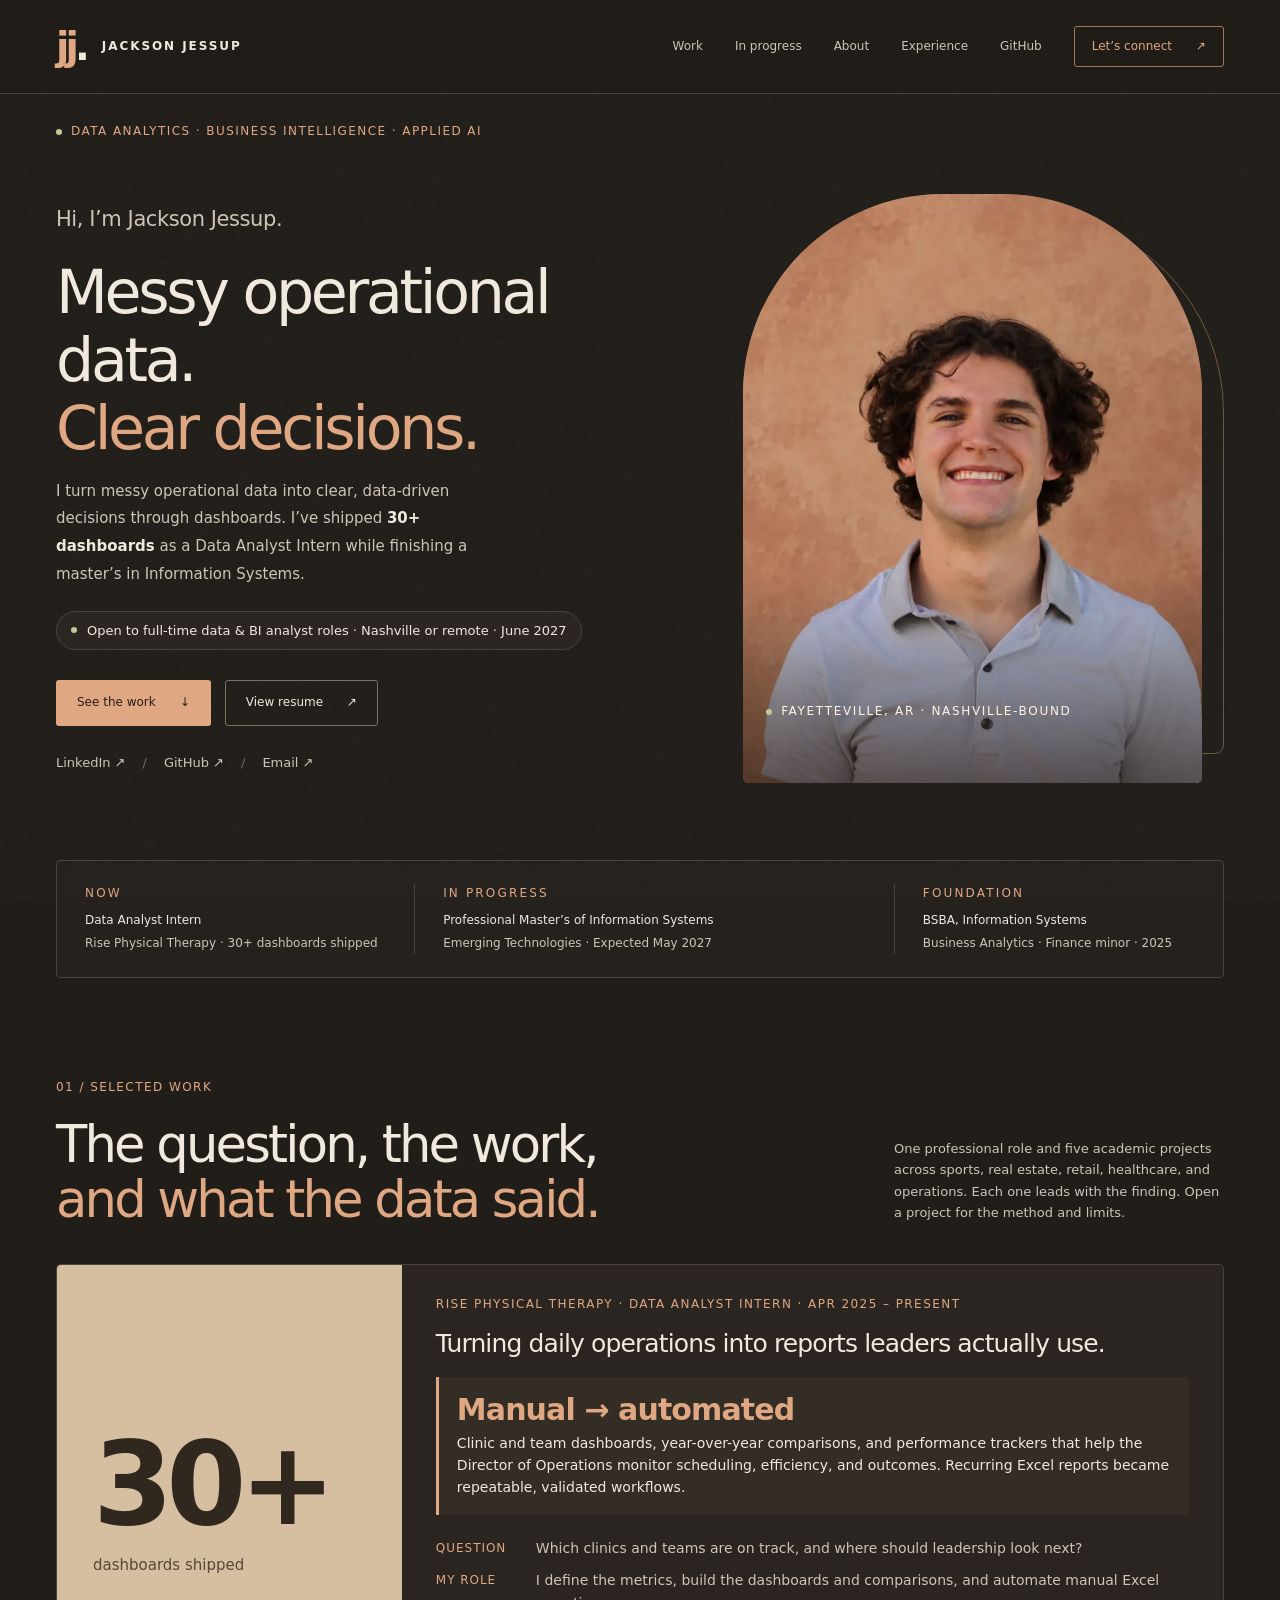
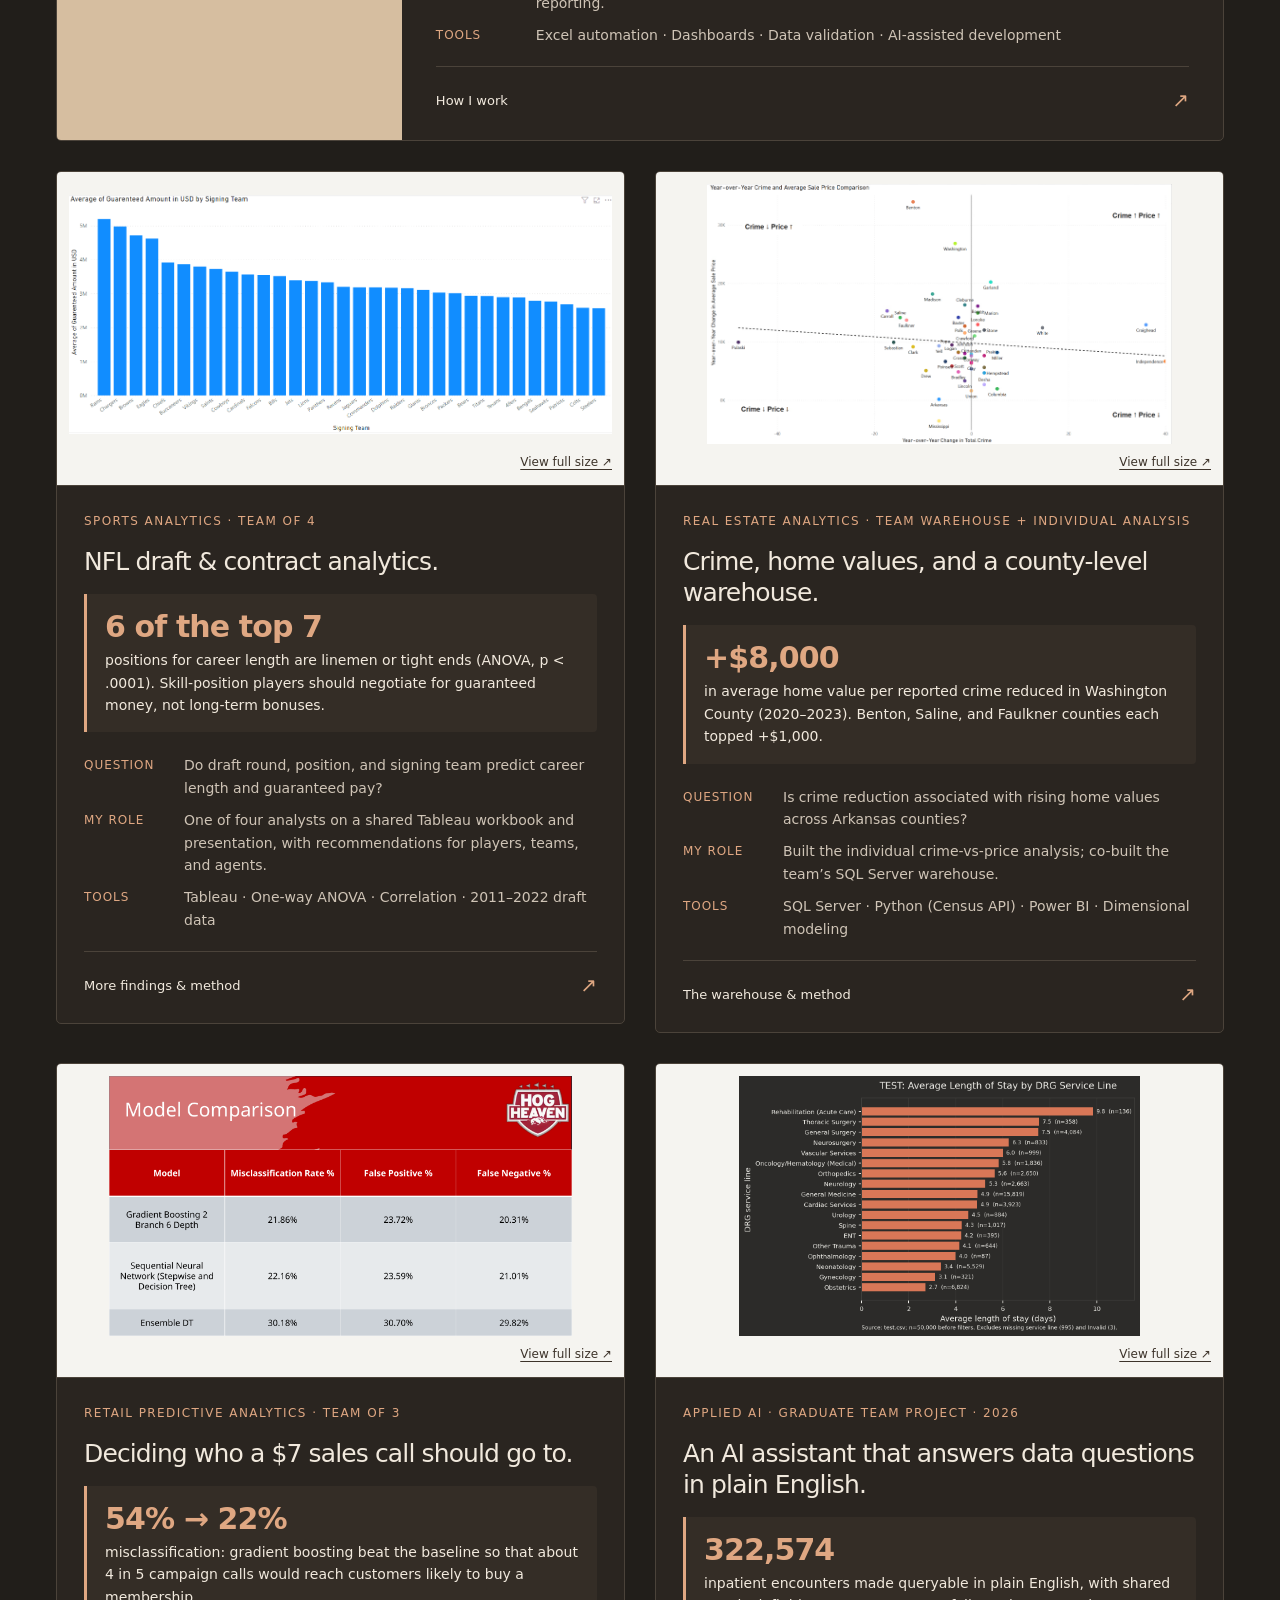
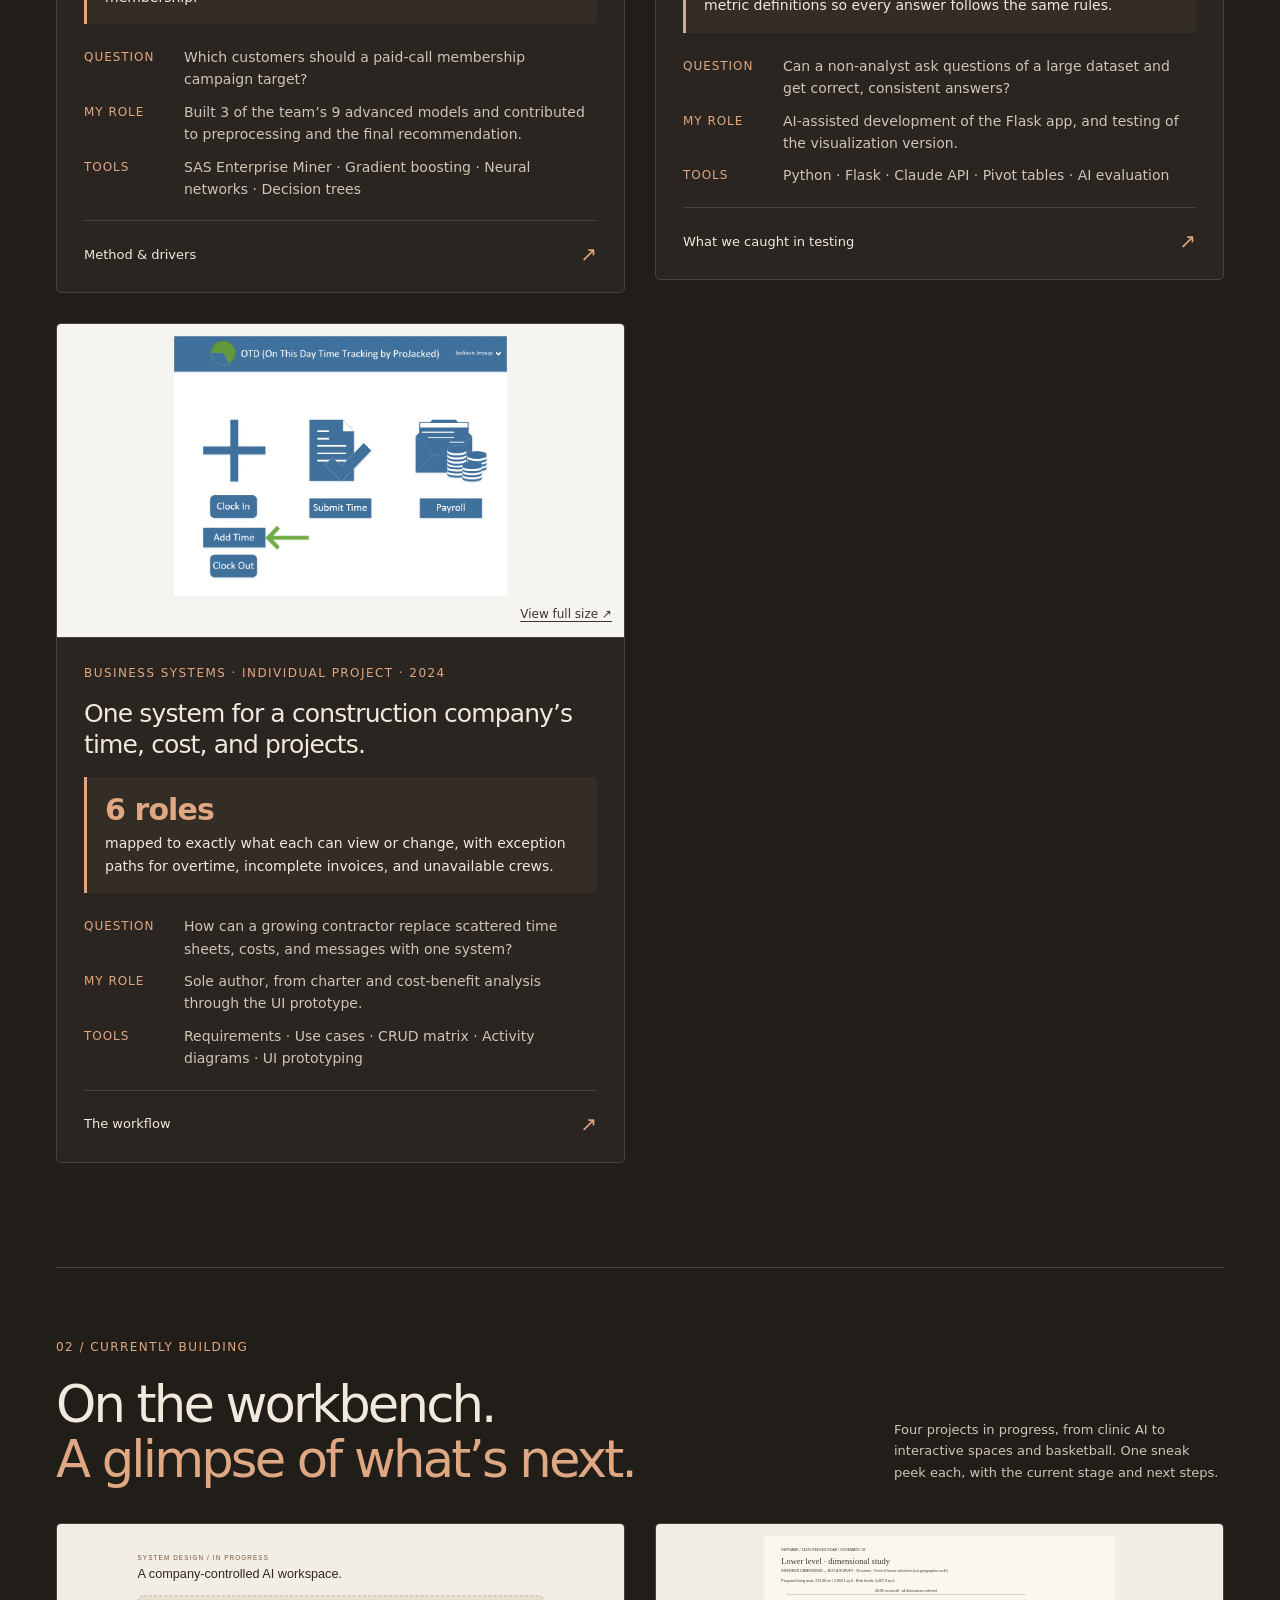
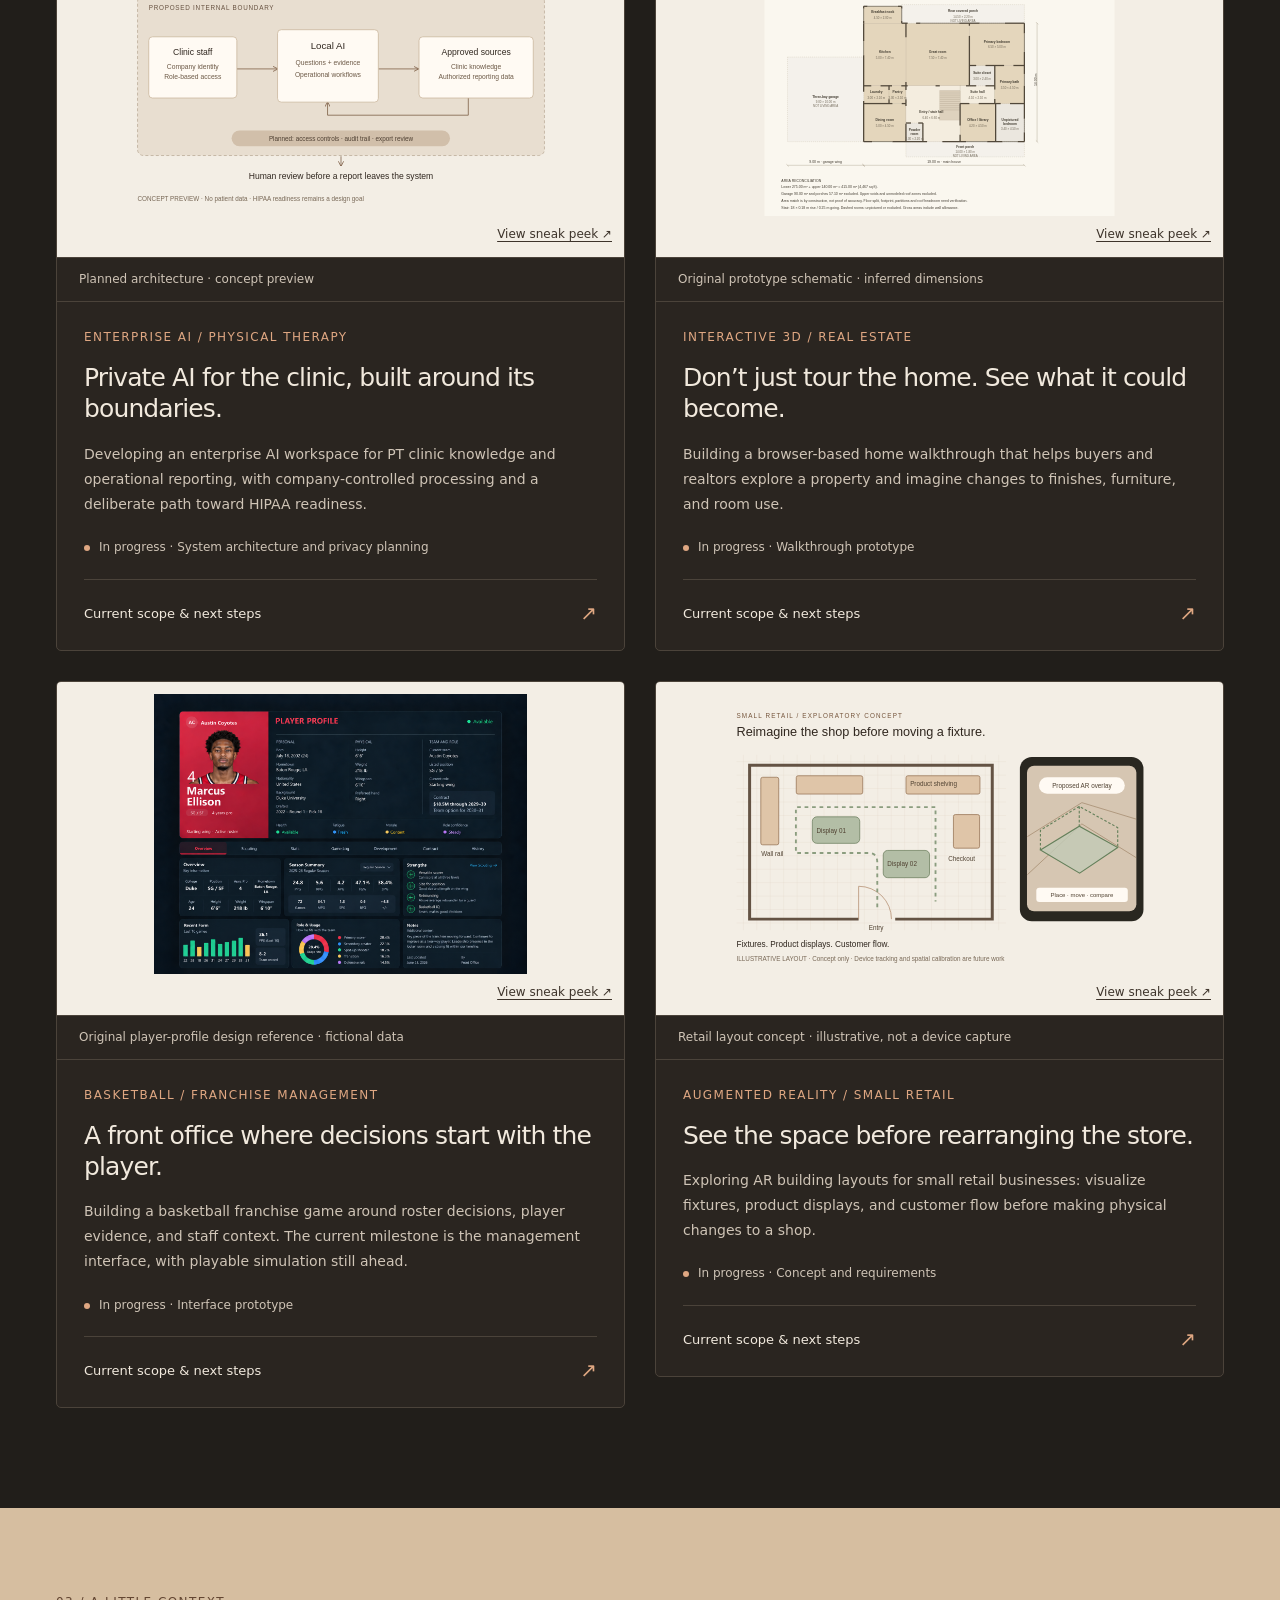
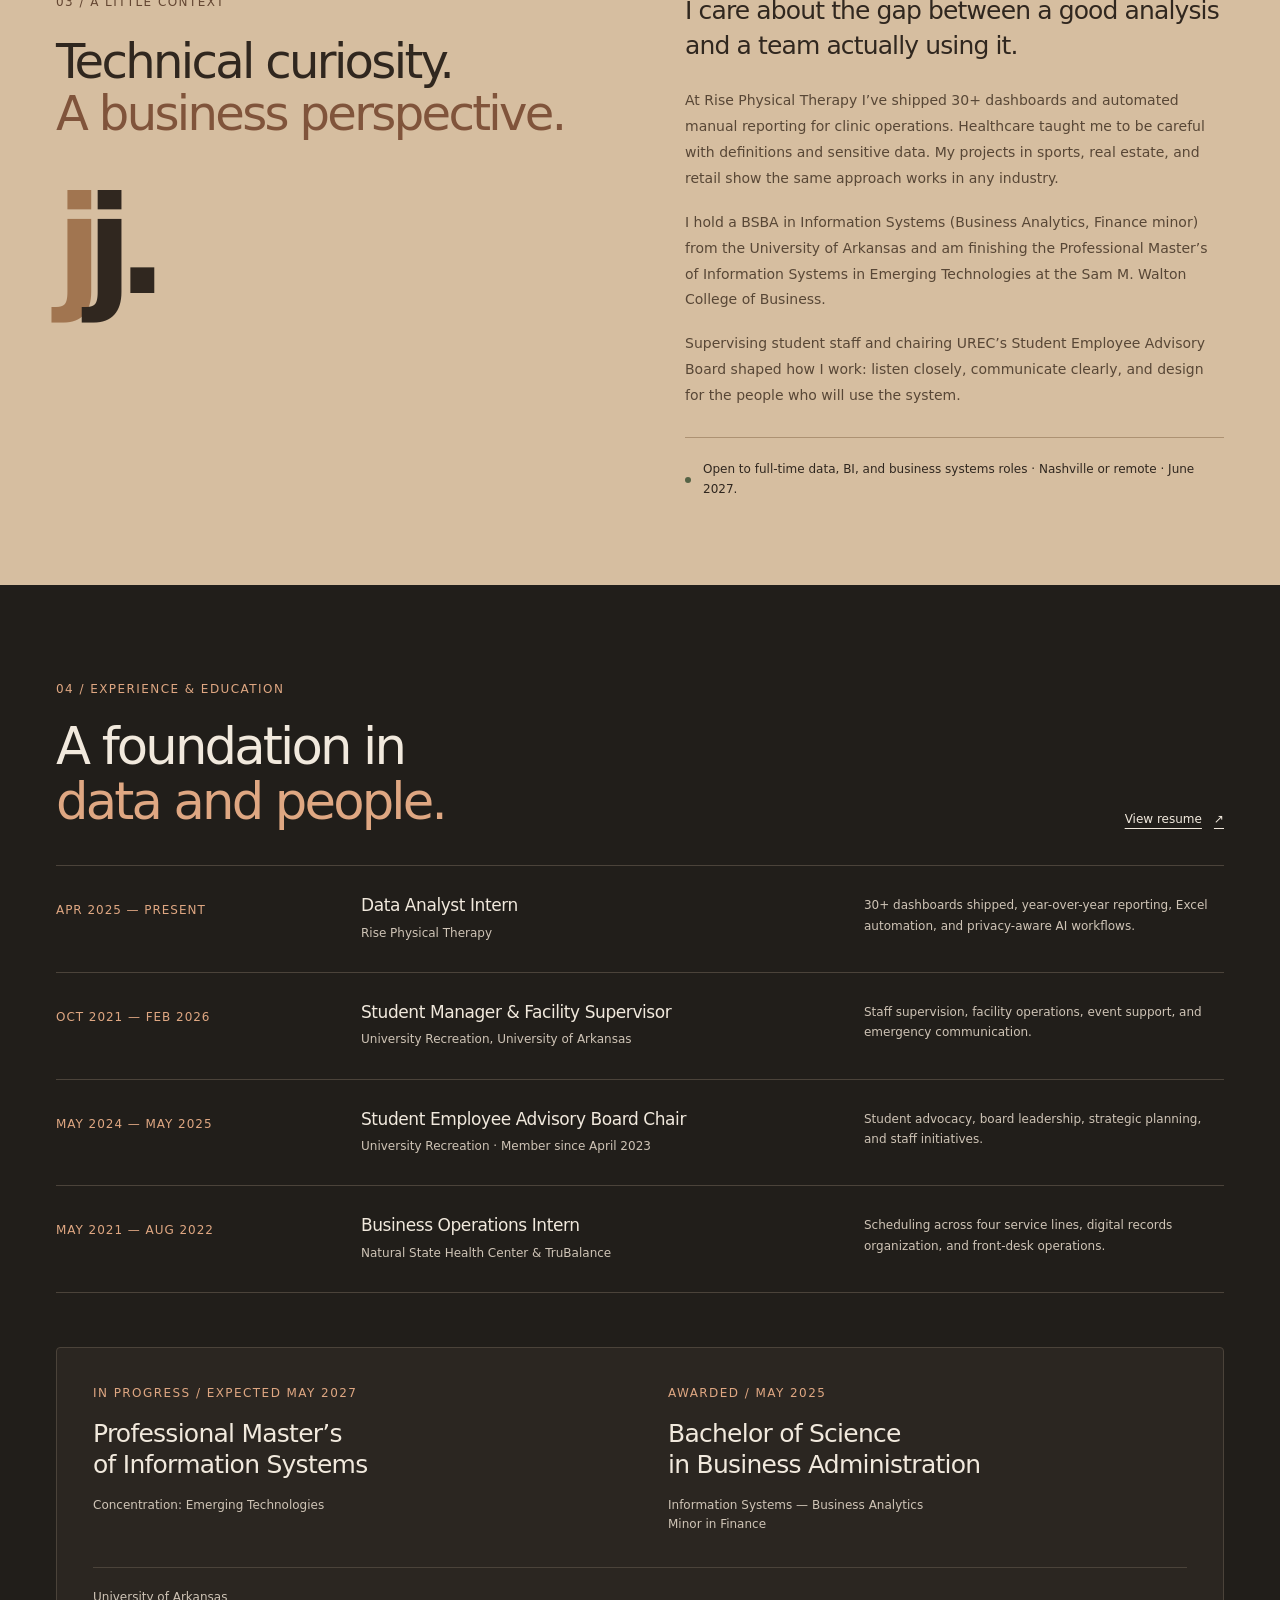
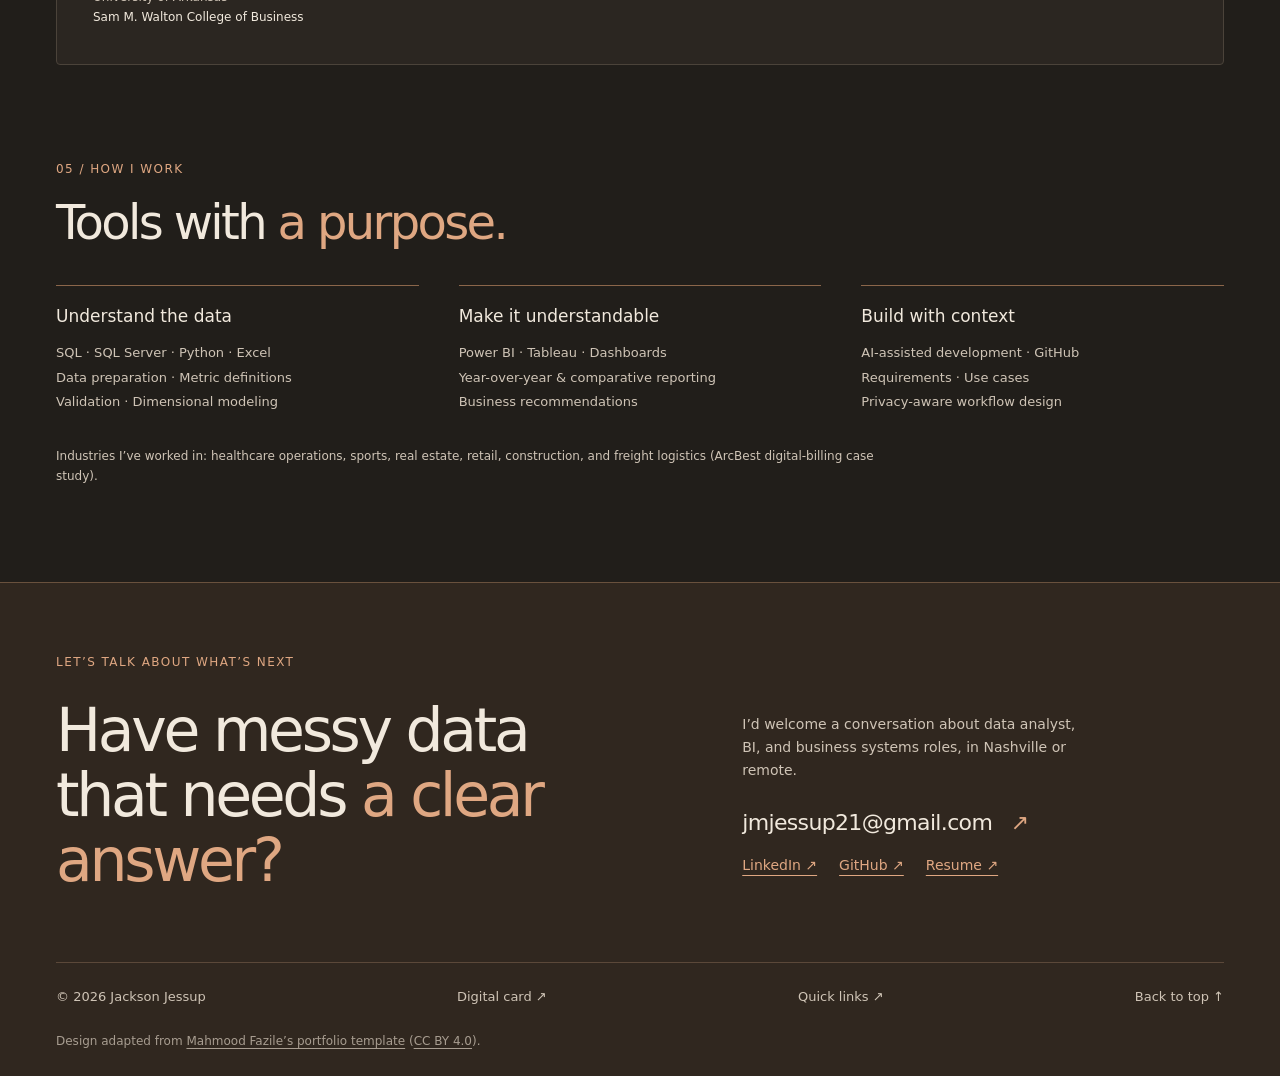
==== commit 86db3310: "Add four in-progress project previews Add PT-clinic enterprise AI, realtor 3D walkthrough, basketbal" ====
--- a/index.html
+++ b/index.html
@@ -17,6 +17,7 @@
   <meta name="twitter:card" content="summary_large_image">
   <link rel="icon" href="assets/favicon.svg" type="image/svg+xml">
   <link rel="stylesheet" href="styles.css?v=6">
+  <link rel="stylesheet" href="in-progress.css">
   <script src="app.js" defer></script>
 </head>
 <body>
@@ -24,7 +25,7 @@
 <header class="header">
   <a class="brand" href="#home" aria-label="Jackson Jessup home"><span class="monogram">jj<span>.</span></span><span>JACKSON JESSUP</span></a>
   <button class="menu-toggle" aria-expanded="false" aria-controls="navigation">Menu <span aria-hidden="true">+</span></button>
-  <nav id="navigation" aria-label="Main navigation"><a href="#work">Work</a><a href="#about">About</a><a href="#experience">Experience</a><a href="https://github.com/jmjessup21" target="_blank" rel="noopener noreferrer">GitHub</a><a href="#contact" class="nav-contact">Let’s connect <span aria-hidden="true">↗</span></a></nav>
+  <nav id="navigation" aria-label="Main navigation"><a href="#work">Work</a><a href="#in-progress">In progress</a><a href="#about">About</a><a href="#experience">Experience</a><a href="https://github.com/jmjessup21" target="_blank" rel="noopener noreferrer">GitHub</a><a href="#contact" class="nav-contact">Let’s connect <span aria-hidden="true">↗</span></a></nav>
 </header>
 <main id="main">
 <section class="hero wrap" id="home" aria-labelledby="hero-title">
@@ -172,11 +173,33 @@
   </div>
 </section>
 
-<section class="about-section" id="about" aria-labelledby="about-title"><div class="wrap about-grid"><div><p class="eyebrow">02 / A LITTLE CONTEXT</p><h2 id="about-title">Technical curiosity.<br><em>A business perspective.</em></h2><div class="about-mark" aria-hidden="true">j<span>j.</span></div></div><div class="about-copy"><p class="large-copy">I care about the gap between a good analysis and a team actually using it.</p><p>At Rise Physical Therapy I’ve shipped 30+ dashboards and automated manual reporting for clinic operations. Healthcare taught me to be careful with definitions and sensitive data. My projects in sports, real estate, and retail show the same approach works in any industry.</p><p>I hold a BSBA in Information Systems (Business Analytics, Finance minor) from the University of Arkansas and am finishing the Professional Master’s of Information Systems in Emerging Technologies at the Sam M. Walton College of Business.</p><p>Supervising student staff and chairing UREC’s Student Employee Advisory Board shaped how I work: listen closely, communicate clearly, and design for the people who will use the system.</p><div class="availability"><span class="status-dot"></span><span>Open to full-time data, BI, and business systems roles · Nashville or remote · June 2027.</span></div></div></div></section>
-
-<section class="wrap experience-section" id="experience" aria-labelledby="experience-title"><div class="section-heading"><div><p class="eyebrow">03 / EXPERIENCE &amp; EDUCATION</p><h2 id="experience-title">A foundation in<br><em>data and people.</em></h2></div><a class="text-link" href="assets/Jackson-Jessup-Resume.pdf" target="_blank" rel="noopener">View resume <span aria-hidden="true">↗</span></a></div><div class="timeline"><div class="timeline-row"><p class="date">APR 2025 — PRESENT</p><div><h3>Data Analyst Intern</h3><p>Rise Physical Therapy</p></div><p>30+ dashboards shipped, year-over-year reporting, Excel automation, and privacy-aware AI workflows.</p></div><div class="timeline-row"><p class="date">OCT 2021 — FEB 2026</p><div><h3>Student Manager &amp; Facility Supervisor</h3><p>University Recreation, University of Arkansas</p></div><p>Staff supervision, facility operations, event support, and emergency communication.</p></div><div class="timeline-row"><p class="date">MAY 2024 — MAY 2025</p><div><h3>Student Employee Advisory Board Chair</h3><p>University Recreation · Member since April 2023</p></div><p>Student advocacy, board leadership, strategic planning, and staff initiatives.</p></div><div class="timeline-row"><p class="date">MAY 2021 — AUG 2022</p><div><h3>Business Operations Intern</h3><p>Natural State Health Center &amp; TruBalance</p></div><p>Scheduling across four service lines, digital records organization, and front-desk operations.</p></div></div><div class="education-grid"><div><p class="eyebrow">IN PROGRESS / EXPECTED MAY 2027</p><h3>Professional Master’s<br>of Information Systems</h3><p>Concentration: Emerging Technologies</p></div><div><p class="eyebrow">AWARDED / MAY 2025</p><h3>Bachelor of Science<br>in Business Administration</h3><p>Information Systems — Business Analytics<br>Minor in Finance</p></div><p class="school">University of Arkansas<br><strong>Sam M. Walton College of Business</strong></p></div></section>
-
-<section class="wrap toolkit-section" aria-labelledby="toolkit-title"><p class="eyebrow">04 / HOW I WORK</p><h2 id="toolkit-title">Tools with <em>a purpose.</em></h2><div class="toolkit"><div><h3>Understand the data</h3><p>SQL · SQL Server · Python · Excel<br>Data preparation · Metric definitions<br>Validation · Dimensional modeling</p></div><div><h3>Make it understandable</h3><p>Power BI · Tableau · Dashboards<br>Year-over-year &amp; comparative reporting<br>Business recommendations</p></div><div><h3>Build with context</h3><p>AI-assisted development · GitHub<br>Requirements · Use cases<br>Privacy-aware workflow design</p></div></div><p class="research-note">Industries I’ve worked in: healthcare operations, sports, real estate, retail, construction, and freight logistics (ArcBest digital-billing case study).</p></section>
+<section class="in-progress-section wrap" id="in-progress" aria-labelledby="in-progress-title">
+  <div class="section-heading"><div><p class="eyebrow">02 / CURRENTLY BUILDING</p><h2 id="in-progress-title">On the workbench.<br><em>A glimpse of what’s next.</em></h2></div><p>Four projects in progress, from clinic AI to interactive spaces and basketball. One sneak peek each, with the current stage and next steps.</p></div>
+  <div class="project-grid progress-grid">
+    <article class="project progress-project" id="clinic-ai-project">
+      <figure class="progress-preview"><a class="evidence-image" href="preview-clinic-ai.svg" target="_blank" rel="noopener" aria-label="Open sneak peek: Private AI for the clinic, built around its boundaries."><img src="preview-clinic-ai.svg" width="1200" height="750" alt="Concept architecture for staff, local AI, approved sources, and report review; no patient data." loading="lazy"><span>View sneak peek ↗</span></a><figcaption>Planned architecture · concept preview</figcaption></figure>
+      <div class="project-copy"><p class="project-meta">ENTERPRISE AI / PHYSICAL THERAPY</p><h3>Private AI for the clinic, built around its boundaries.</h3><p>Developing an enterprise AI workspace for PT clinic knowledge and operational reporting, with company-controlled processing and a deliberate path toward HIPAA readiness.</p><p class="progress-stage"><span class="status-dot" aria-hidden="true"></span>In progress · System architecture and privacy planning</p><details><summary>Current scope &amp; next steps <span aria-hidden="true">↗</span></summary><div class="case-content"><p>Role-based access, evidence-backed answers, auditability, and reviewed exports are design priorities. Compliance validation and production deployment remain future milestones.</p></div></details></div>
+    </article>
+    <article class="project progress-project" id="realtor-walkthrough-project">
+      <figure class="progress-preview"><a class="evidence-image" href="preview-realtor-plan.svg" target="_blank" rel="noopener" aria-label="Open sneak peek: Don’t just tour the home. See what it could become."><img src="preview-realtor-plan.svg" width="1200" height="750" alt="Original lower-level planning schematic used for the 3D walkthrough. The dimensions and layout are inferred, not a surveyed plan." loading="lazy"><span>View sneak peek ↗</span></a><figcaption>Original prototype schematic · inferred dimensions</figcaption></figure>
+      <div class="project-copy"><p class="project-meta">INTERACTIVE 3D / REAL ESTATE</p><h3>Don’t just tour the home. See what it could become.</h3><p>Building a browser-based home walkthrough that helps buyers and realtors explore a property and imagine changes to finishes, furniture, and room use.</p><p class="progress-stage"><span class="status-dot" aria-hidden="true"></span>In progress · Walkthrough prototype</p><details><summary>Current scope &amp; next steps <span aria-hidden="true">↗</span></summary><div class="case-content"><p>The current work includes an inferred two-level schematic and navigable 3D model. Finish and object experiments run in a separate synthetic sandbox; measured plans and property-wide editing come next.</p></div></details></div>
+    </article>
+    <article class="project progress-project" id="basketball-game-project">
+      <figure class="progress-preview"><a class="evidence-image" href="preview-basketball.png" target="_blank" rel="noopener" aria-label="Open sneak peek: A front office where decisions start with the player."><img src="preview-basketball.png" width="1200" height="750" alt="Original Austin Coyotes player-profile design reference for fictional player Marcus Ellison; design preview rather than gameplay." loading="lazy"><span>View sneak peek ↗</span></a><figcaption>Original player-profile design reference · fictional data</figcaption></figure>
+      <div class="project-copy"><p class="project-meta">BASKETBALL / FRANCHISE MANAGEMENT</p><h3>A front office where decisions start with the player.</h3><p>Building a basketball franchise game around roster decisions, player evidence, and staff context. The current milestone is the management interface, with playable simulation still ahead.</p><p class="progress-stage"><span class="status-dot" aria-hidden="true"></span>In progress · Interface prototype</p><details><summary>Current scope &amp; next steps <span aria-hidden="true">↗</span></summary><div class="case-content"><p>Roster search, filtering, player profiles, and browser-local notes are implemented. This sneak peek is the original visual direction; the next milestone is a watchable possession and management loop.</p></div></details></div>
+    </article>
+    <article class="project progress-project" id="retail-ar-project">
+      <figure class="progress-preview"><a class="evidence-image" href="preview-retail-ar.svg" target="_blank" rel="noopener" aria-label="Open sneak peek: See the space before rearranging the store."><img src="preview-retail-ar.svg" width="1200" height="750" alt="Concept drawing of a small shop with fixtures, a circulation route, and a proposed phone-based AR overlay." loading="lazy"><span>View sneak peek ↗</span></a><figcaption>Retail layout concept · illustrative, not a device capture</figcaption></figure>
+      <div class="project-copy"><p class="project-meta">AUGMENTED REALITY / SMALL RETAIL</p><h3>See the space before rearranging the store.</h3><p>Exploring AR building layouts for small retail businesses: visualize fixtures, product displays, and customer flow before making physical changes to a shop.</p><p class="progress-stage"><span class="status-dot" aria-hidden="true"></span>In progress · Concept and requirements</p><details><summary>Current scope &amp; next steps <span aria-hidden="true">↗</span></summary><div class="case-content"><p>A retail-focused direction using similar spatial technology to the realtor project. Store measurements, spatial calibration, and device-based AR are future implementation work.</p></div></details></div>
+    </article>
+  </div>
+</section>
+
+<section class="about-section" id="about" aria-labelledby="about-title"><div class="wrap about-grid"><div><p class="eyebrow">03 / A LITTLE CONTEXT</p><h2 id="about-title">Technical curiosity.<br><em>A business perspective.</em></h2><div class="about-mark" aria-hidden="true">j<span>j.</span></div></div><div class="about-copy"><p class="large-copy">I care about the gap between a good analysis and a team actually using it.</p><p>At Rise Physical Therapy I’ve shipped 30+ dashboards and automated manual reporting for clinic operations. Healthcare taught me to be careful with definitions and sensitive data. My projects in sports, real estate, and retail show the same approach works in any industry.</p><p>I hold a BSBA in Information Systems (Business Analytics, Finance minor) from the University of Arkansas and am finishing the Professional Master’s of Information Systems in Emerging Technologies at the Sam M. Walton College of Business.</p><p>Supervising student staff and chairing UREC’s Student Employee Advisory Board shaped how I work: listen closely, communicate clearly, and design for the people who will use the system.</p><div class="availability"><span class="status-dot"></span><span>Open to full-time data, BI, and business systems roles · Nashville or remote · June 2027.</span></div></div></div></section>
+
+<section class="wrap experience-section" id="experience" aria-labelledby="experience-title"><div class="section-heading"><div><p class="eyebrow">04 / EXPERIENCE &amp; EDUCATION</p><h2 id="experience-title">A foundation in<br><em>data and people.</em></h2></div><a class="text-link" href="assets/Jackson-Jessup-Resume.pdf" target="_blank" rel="noopener">View resume <span aria-hidden="true">↗</span></a></div><div class="timeline"><div class="timeline-row"><p class="date">APR 2025 — PRESENT</p><div><h3>Data Analyst Intern</h3><p>Rise Physical Therapy</p></div><p>30+ dashboards shipped, year-over-year reporting, Excel automation, and privacy-aware AI workflows.</p></div><div class="timeline-row"><p class="date">OCT 2021 — FEB 2026</p><div><h3>Student Manager &amp; Facility Supervisor</h3><p>University Recreation, University of Arkansas</p></div><p>Staff supervision, facility operations, event support, and emergency communication.</p></div><div class="timeline-row"><p class="date">MAY 2024 — MAY 2025</p><div><h3>Student Employee Advisory Board Chair</h3><p>University Recreation · Member since April 2023</p></div><p>Student advocacy, board leadership, strategic planning, and staff initiatives.</p></div><div class="timeline-row"><p class="date">MAY 2021 — AUG 2022</p><div><h3>Business Operations Intern</h3><p>Natural State Health Center &amp; TruBalance</p></div><p>Scheduling across four service lines, digital records organization, and front-desk operations.</p></div></div><div class="education-grid"><div><p class="eyebrow">IN PROGRESS / EXPECTED MAY 2027</p><h3>Professional Master’s<br>of Information Systems</h3><p>Concentration: Emerging Technologies</p></div><div><p class="eyebrow">AWARDED / MAY 2025</p><h3>Bachelor of Science<br>in Business Administration</h3><p>Information Systems — Business Analytics<br>Minor in Finance</p></div><p class="school">University of Arkansas<br><strong>Sam M. Walton College of Business</strong></p></div></section>
+
+<section class="wrap toolkit-section" aria-labelledby="toolkit-title"><p class="eyebrow">05 / HOW I WORK</p><h2 id="toolkit-title">Tools with <em>a purpose.</em></h2><div class="toolkit"><div><h3>Understand the data</h3><p>SQL · SQL Server · Python · Excel<br>Data preparation · Metric definitions<br>Validation · Dimensional modeling</p></div><div><h3>Make it understandable</h3><p>Power BI · Tableau · Dashboards<br>Year-over-year &amp; comparative reporting<br>Business recommendations</p></div><div><h3>Build with context</h3><p>AI-assisted development · GitHub<br>Requirements · Use cases<br>Privacy-aware workflow design</p></div></div><p class="research-note">Industries I’ve worked in: healthcare operations, sports, real estate, retail, construction, and freight logistics (ArcBest digital-billing case study).</p></section>
 
 <section class="contact-section" id="contact" aria-labelledby="contact-title"><div class="wrap"><p class="eyebrow">LET’S TALK ABOUT WHAT’S NEXT</p><div class="contact-grid"><h2 id="contact-title">Have messy data<br>that needs <em>a clear answer?</em></h2><div><p>I’d welcome a conversation about data analyst, BI, and business systems roles, in Nashville or remote.</p><a class="contact-email" href="mailto:jmjessup21@gmail.com">jmjessup21@gmail.com <span aria-hidden="true">↗</span></a><div class="contact-links"><a href="https://www.linkedin.com/in/jackson-jessup-32b0a821b/" target="_blank" rel="noopener noreferrer">LinkedIn ↗</a><a href="https://github.com/jmjessup21" target="_blank" rel="noopener noreferrer">GitHub ↗</a><a href="assets/Jackson-Jessup-Resume.pdf" target="_blank" rel="noopener">Resume ↗</a></div></div></div><footer><span>© 2026 Jackson Jessup</span><a href="card.html">Digital card ↗</a><a href="links.html">Quick links ↗</a><a href="#home">Back to top ↑</a></footer><p class="design-credit">Design adapted from <a href="https://www.figma.com/community/file/1351551318943737601/personal-website-portfolio" target="_blank" rel="noopener noreferrer">Mahmood Fazile’s portfolio template</a> (<a href="https://creativecommons.org/licenses/by/4.0/" target="_blank" rel="noopener noreferrer">CC BY 4.0</a>).</p></div></section>
 </main>
--- a/in-progress.css
+++ b/in-progress.css
@@ -0,0 +1 @@
+.in-progress-section{padding:0 0 100px}.in-progress-section>.section-heading{border-top:1px solid var(--line);padding-top:70px}.progress-preview{margin:0}.progress-preview .evidence-image{background:#f3eee5}.progress-preview .evidence-image img{width:100%;height:280px;object-fit:contain}.progress-preview figcaption{padding:12px 22px;border-bottom:1px solid var(--line);font-size:12px;line-height:1.6;color:var(--muted)}.progress-project .project-copy>p:not(.project-meta){font-size:14px}.progress-project .progress-stage{display:flex;gap:9px;align-items:baseline;margin:20px 0;color:var(--accent);font-size:12px!important}.progress-stage .status-dot{background:var(--accent)}.progress-project .project-copy{padding-bottom:3px}.progress-grid{align-items:start}@media(max-width:1100px) and (min-width:761px){.header nav{gap:18px}}@media(max-width:760px){.in-progress-section{padding-bottom:65px}.in-progress-section>.section-heading{padding-top:45px}.progress-preview .evidence-image img{height:215px}.progress-preview figcaption{padding:12px 18px}}@media print{.in-progress-section{padding-bottom:20px}.in-progress-section>.section-heading{padding-top:20px}}
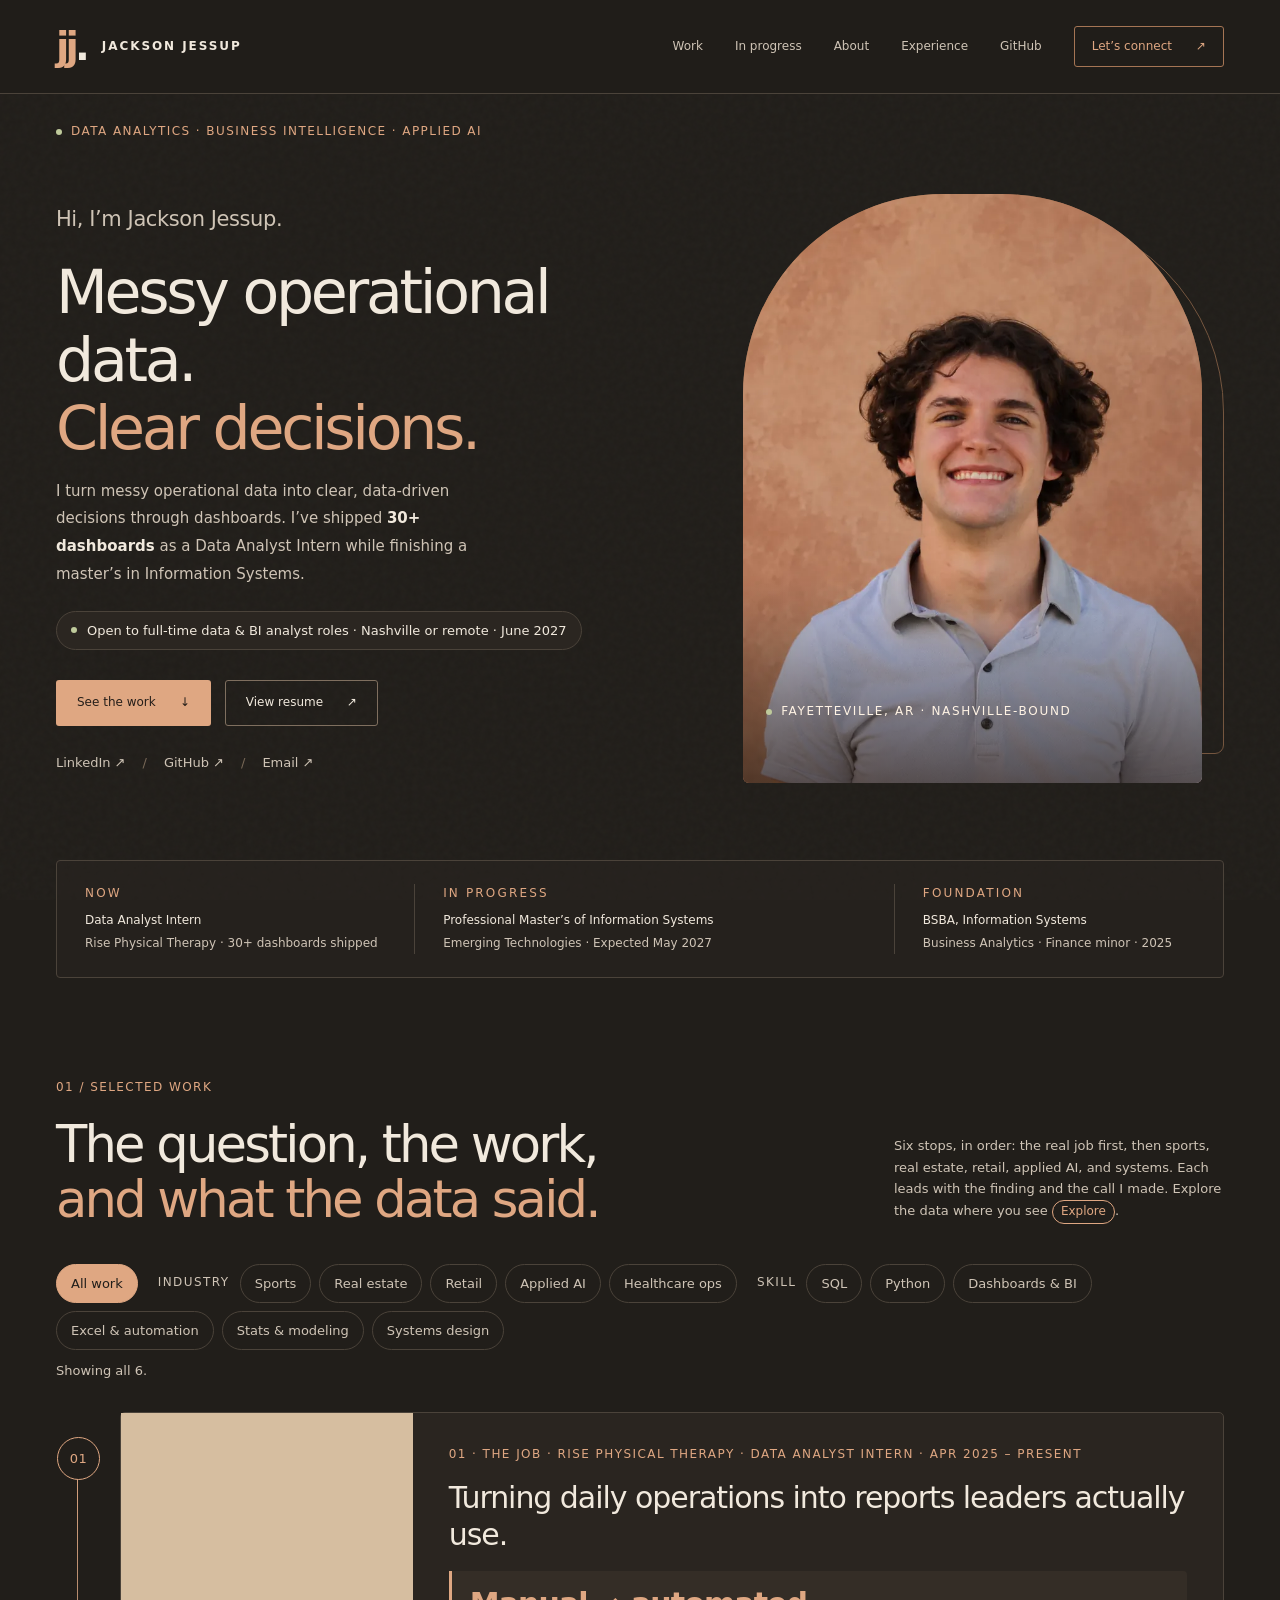
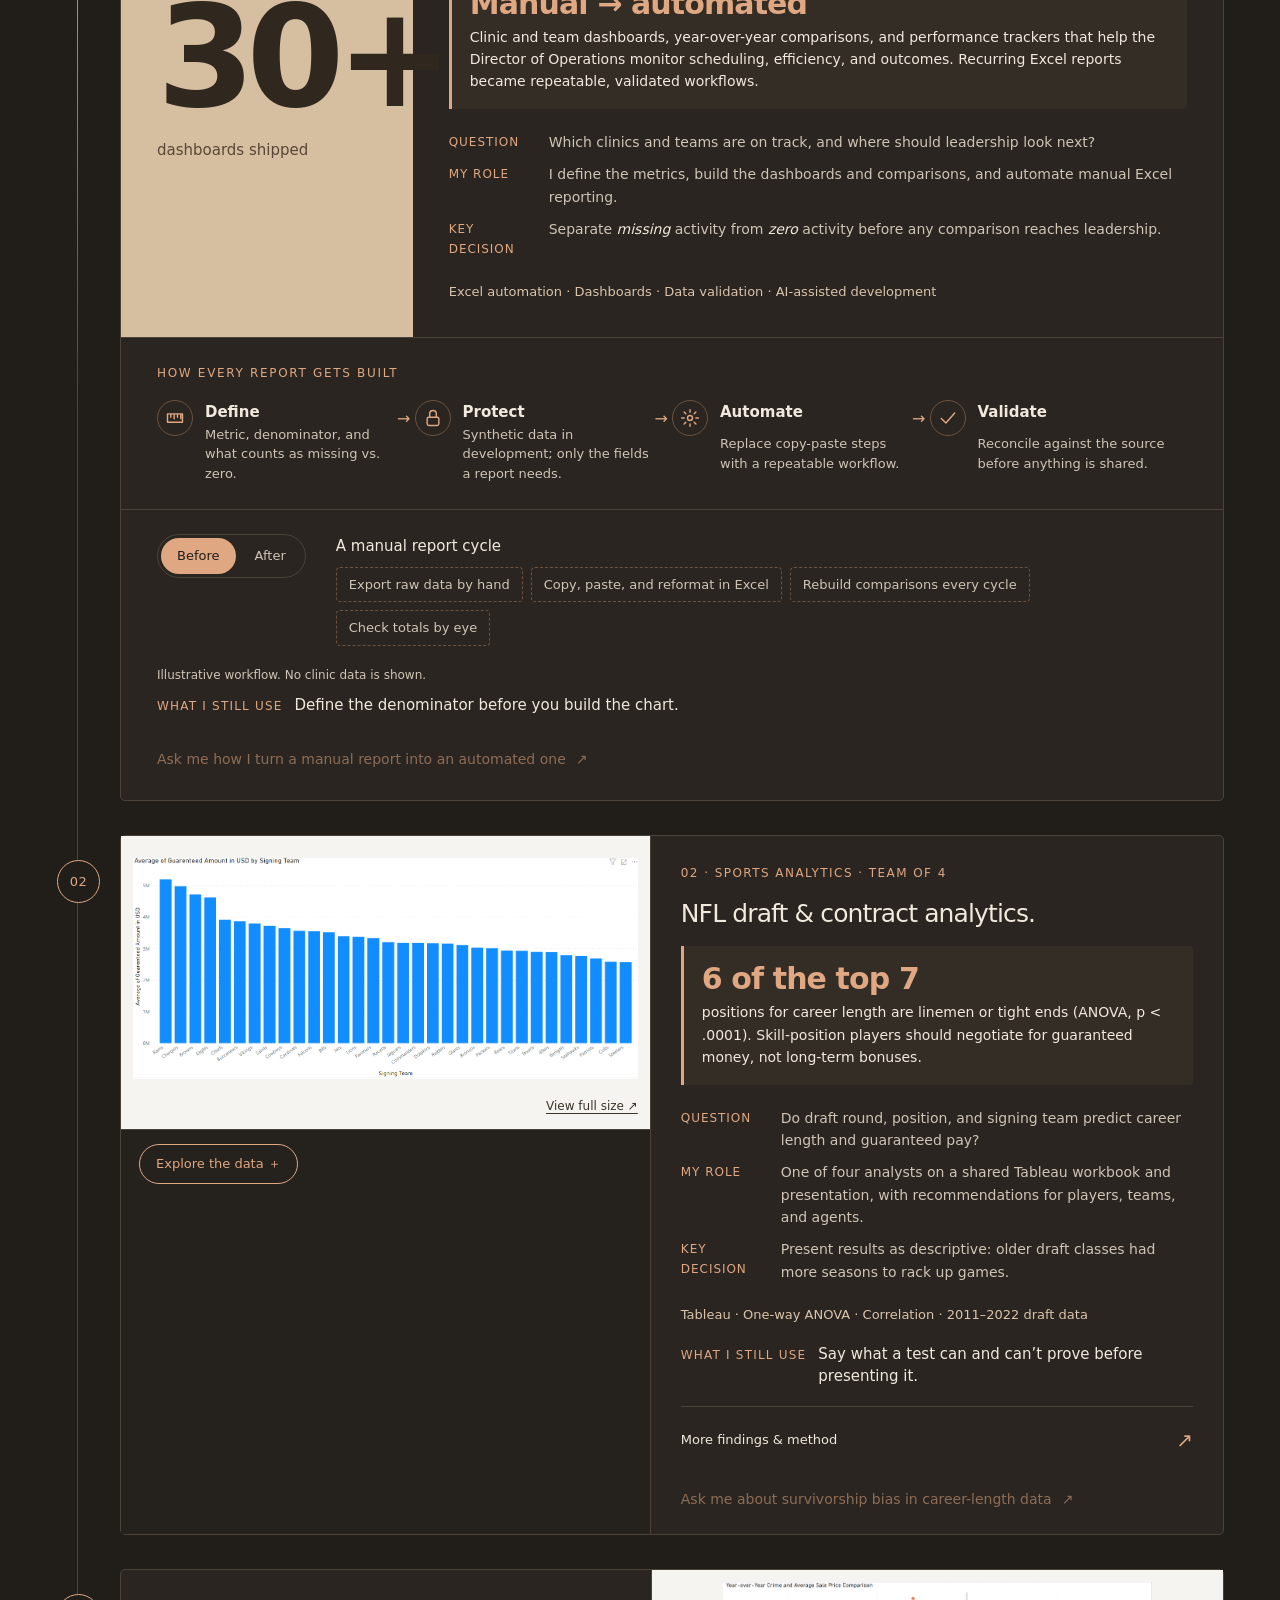
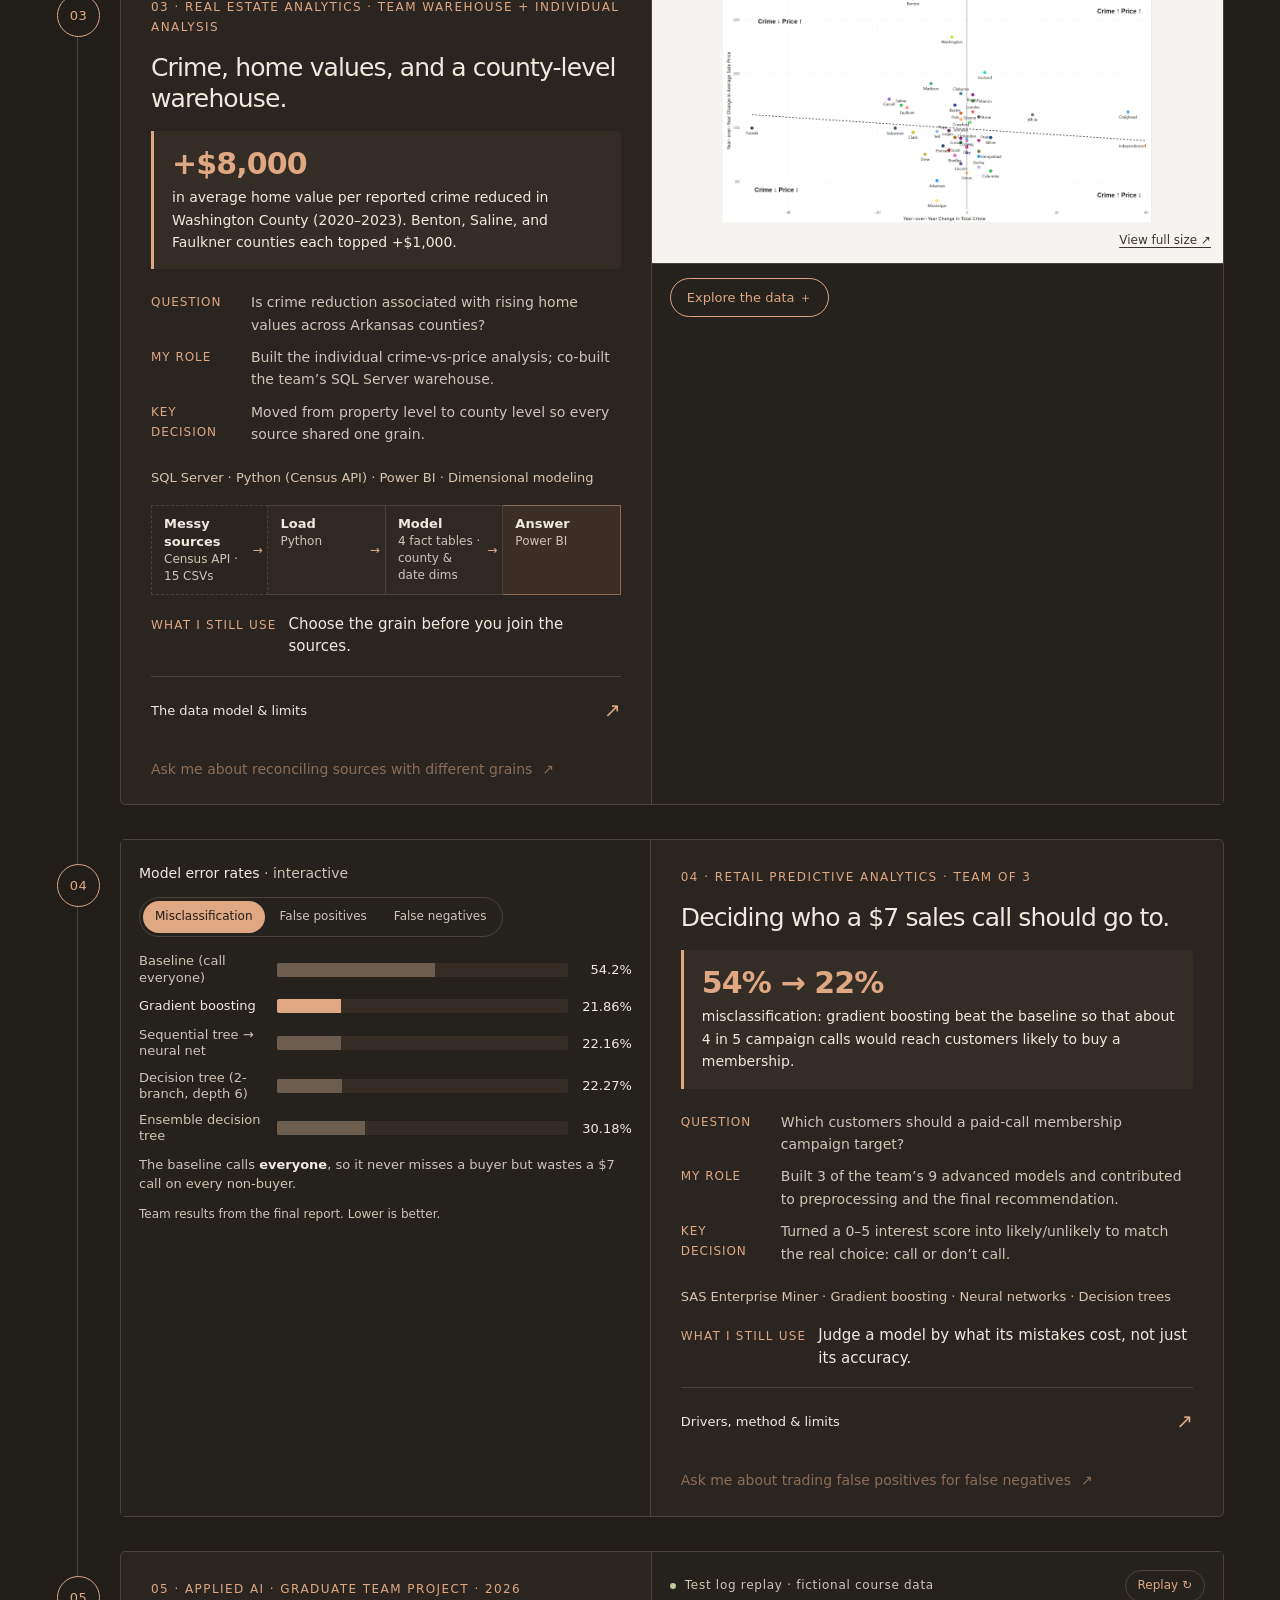
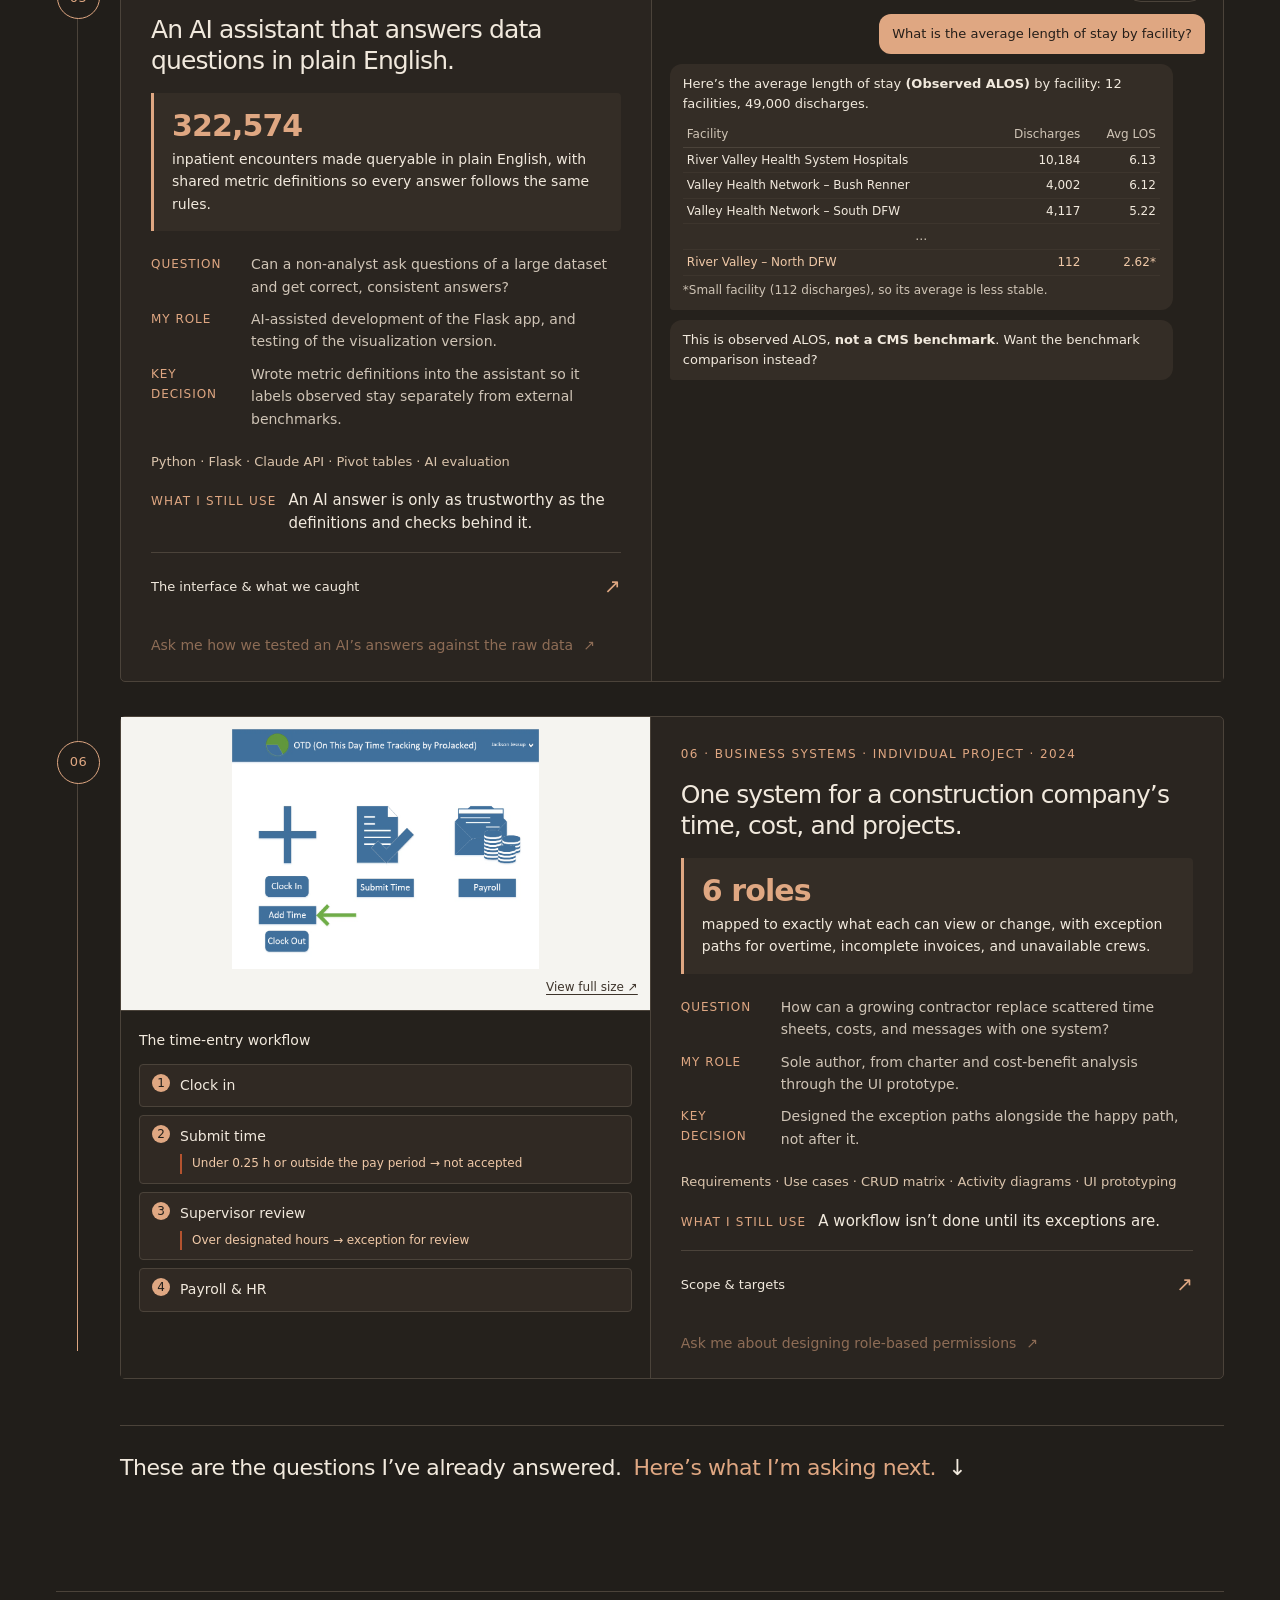
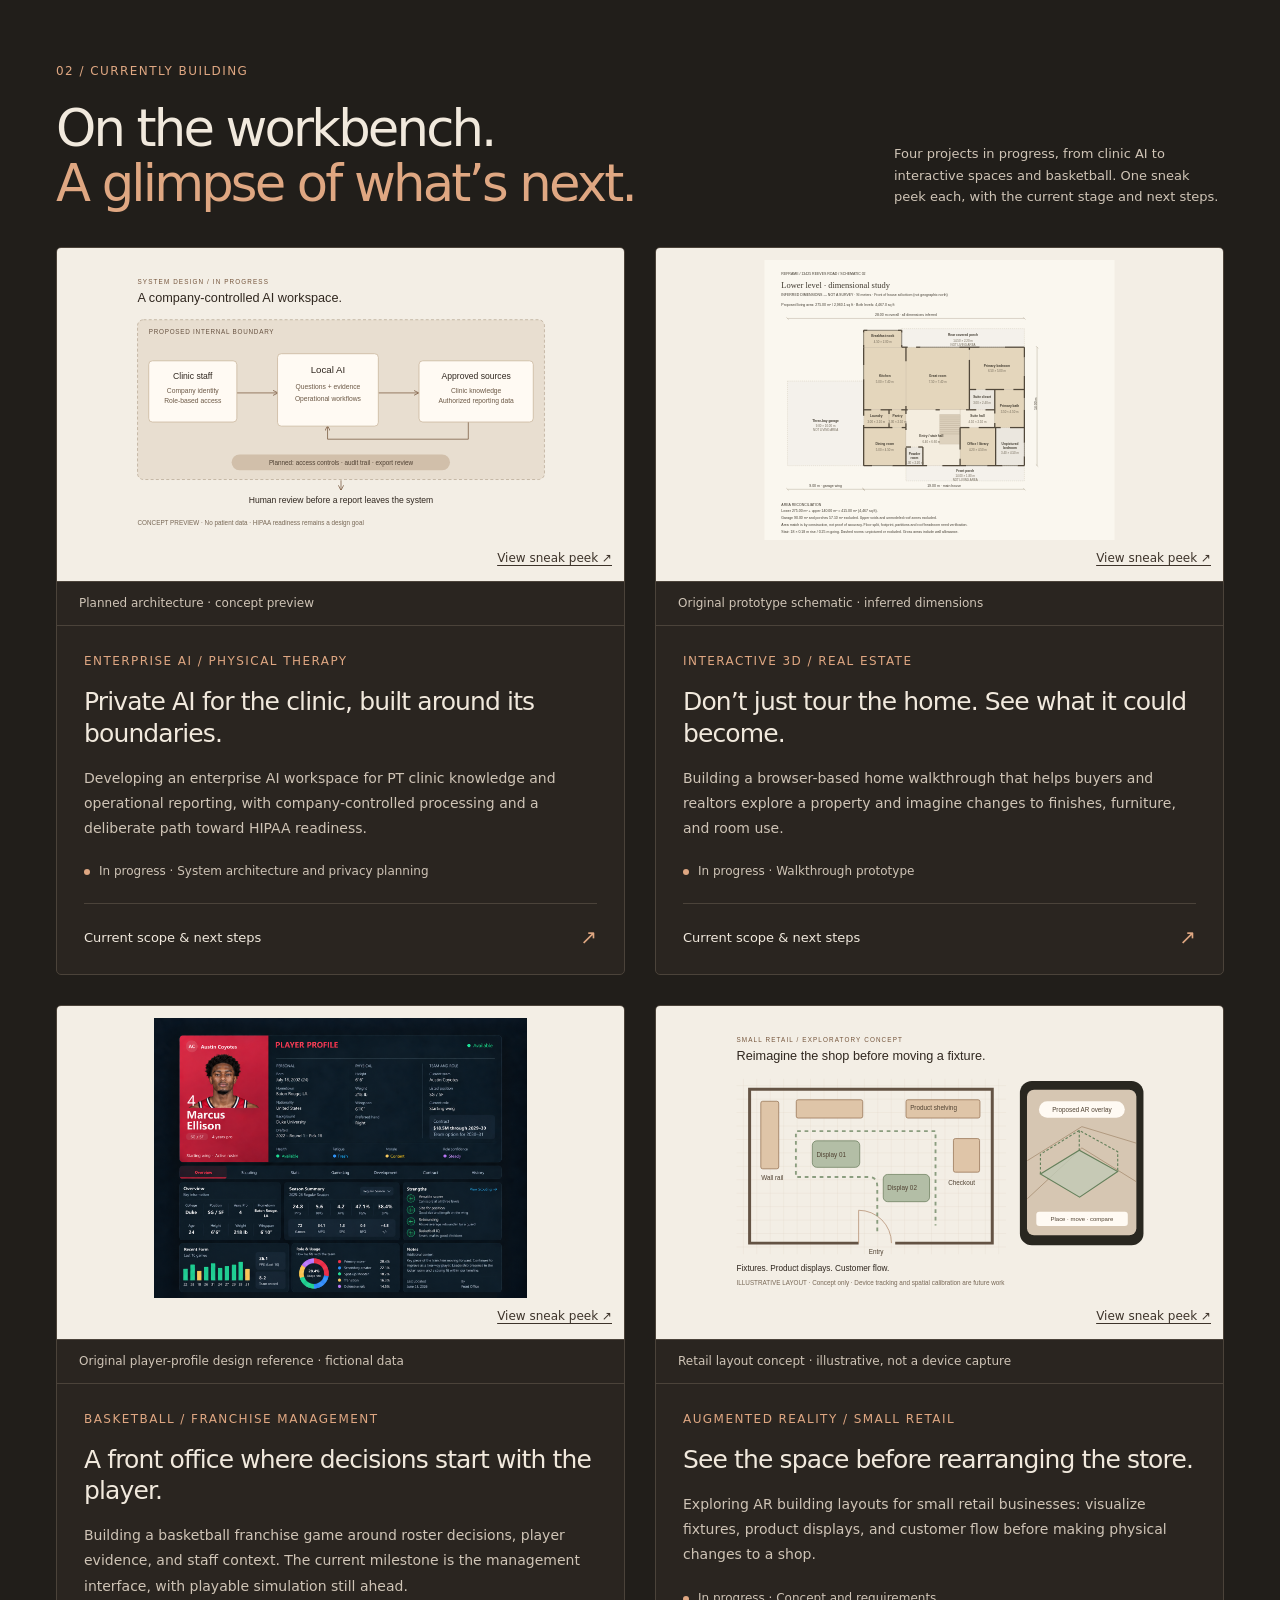
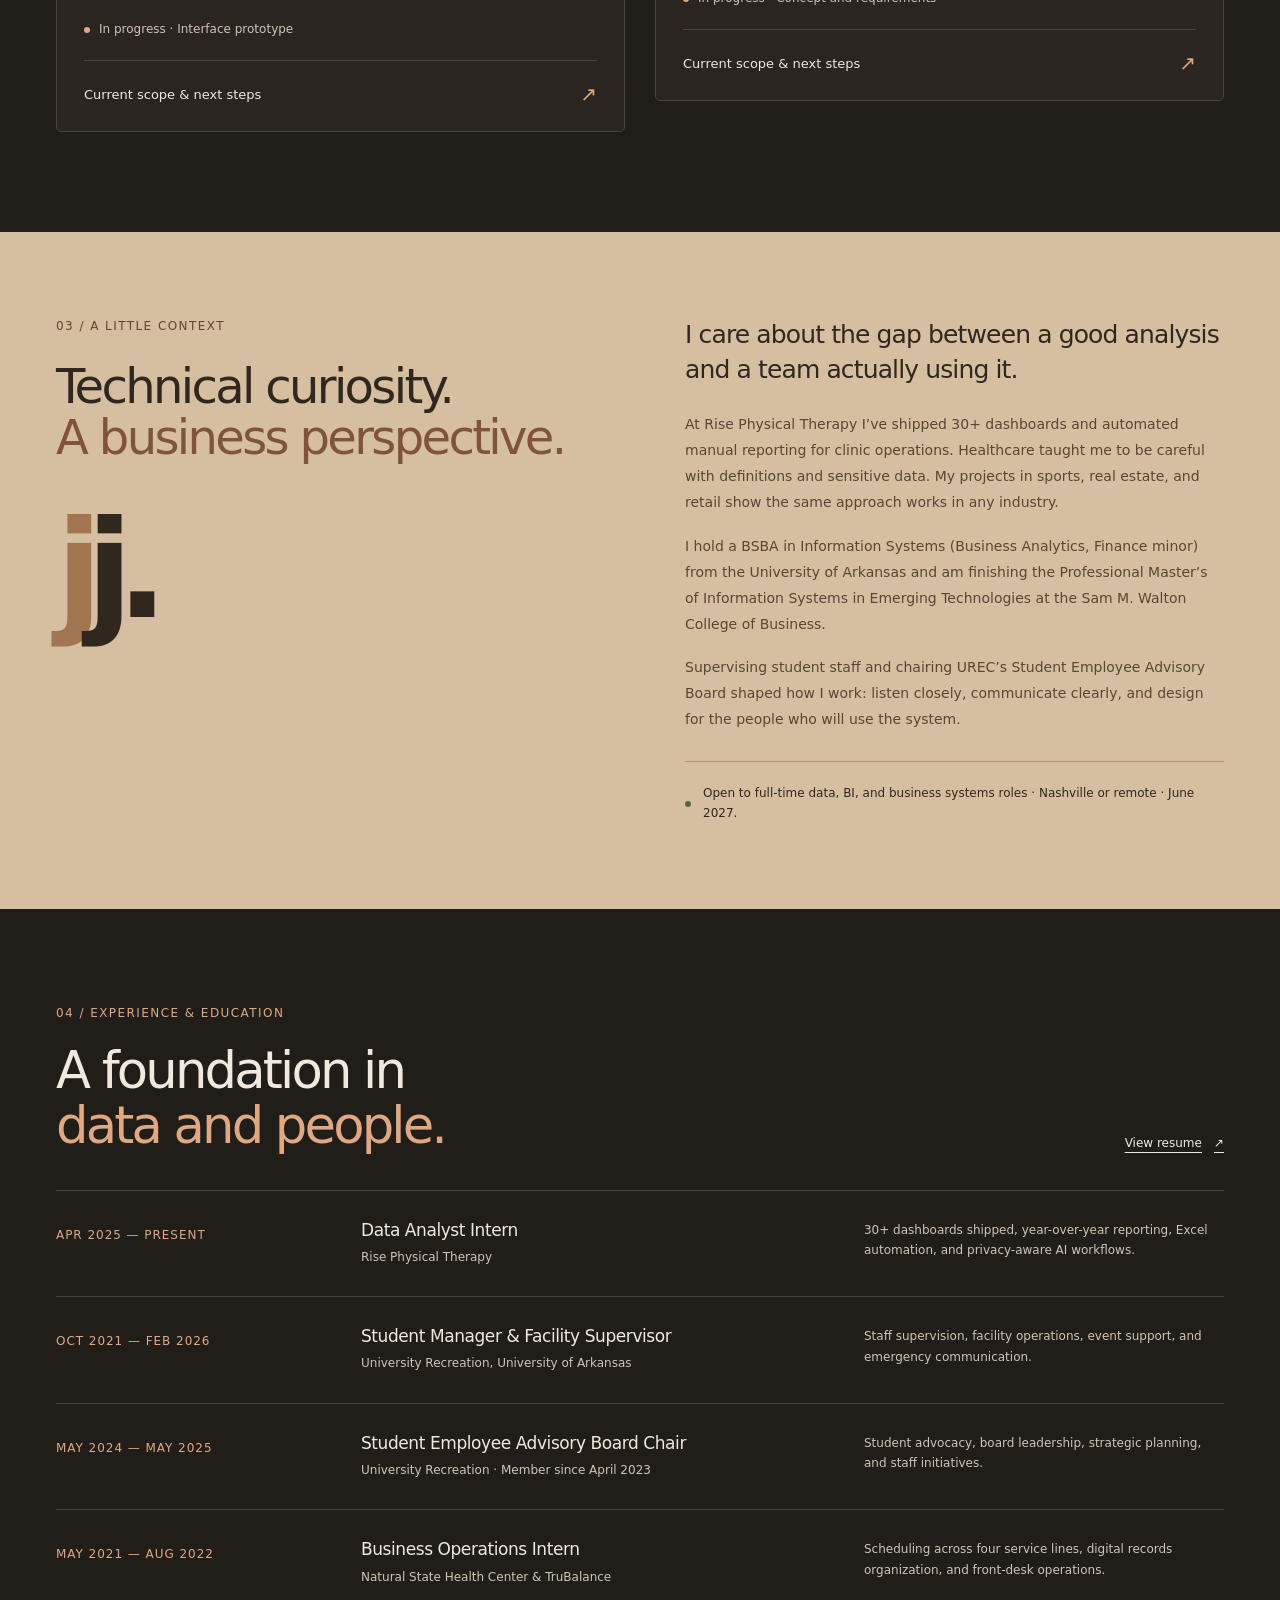
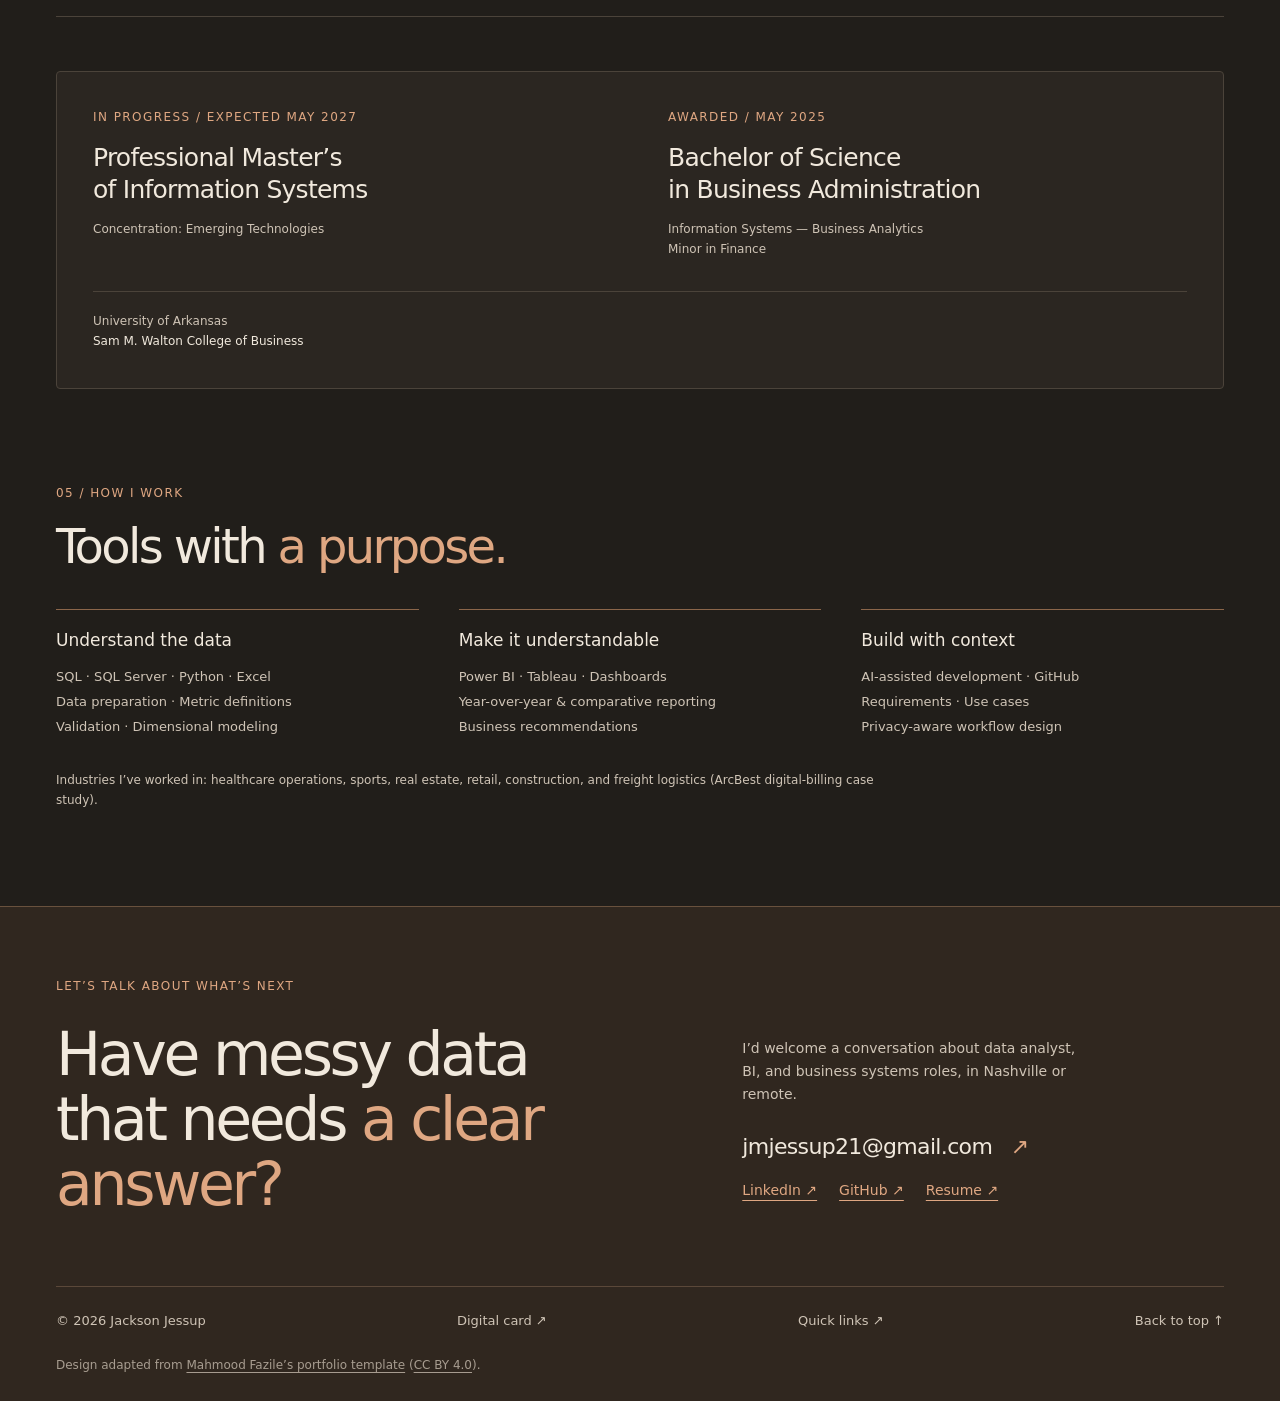
==== commit 16dcc821: "Turn Selected Work into a guided, interactive path - Numbered six-stop story path with a connecting " ====
--- a/index.html
+++ b/index.html
@@ -16,9 +16,10 @@
   <meta property="og:image:alt" content="Jackson Jessup, Data and BI Analyst: messy operational data, clear decisions. 30+ dashboards shipped.">
   <meta name="twitter:card" content="summary_large_image">
   <link rel="icon" href="assets/favicon.svg" type="image/svg+xml">
-  <link rel="stylesheet" href="styles.css?v=6">
+  <link rel="stylesheet" href="styles.css?v=7">
+  <link rel="stylesheet" href="experience.css?v=1">
   <link rel="stylesheet" href="in-progress.css">
-  <script src="app.js" defer></script>
+  <script src="app.js?v=2" defer></script>
 </head>
 <body>
 <a class="skip" href="#main">Skip to content</a>
@@ -52,125 +53,268 @@
 </section>
 
 <section class="work-section wrap" id="work" aria-labelledby="work-title">
-  <div class="section-heading"><div><p class="eyebrow">01 / SELECTED WORK</p><h2 id="work-title">The question, the work,<br><em>and what the data said.</em></h2></div><p>One professional role and five academic projects across sports, real estate, retail, healthcare, and operations. Each one leads with the finding. Open a project for the method and limits.</p></div>
-
-  <article class="project featured" id="rise-project">
-    <div class="featured-stat" aria-hidden="true"><strong>30+</strong><span>dashboards shipped</span></div>
-    <div class="project-copy">
-      <p class="project-meta">RISE PHYSICAL THERAPY · DATA ANALYST INTERN · APR 2025 – PRESENT</p>
-      <h3>Turning daily operations into reports leaders actually use.</h3>
-      <div class="finding"><strong>Manual → automated</strong><p>Clinic and team dashboards, year-over-year comparisons, and performance trackers that help the Director of Operations monitor scheduling, efficiency, and outcomes. Recurring Excel reports became repeatable, validated workflows.</p></div>
-      <dl class="brief">
-        <div><dt>Question</dt><dd>Which clinics and teams are on track, and where should leadership look next?</dd></div>
-        <div><dt>My role</dt><dd>I define the metrics, build the dashboards and comparisons, and automate manual Excel reporting.</dd></div>
-        <div><dt>Tools</dt><dd>Excel automation · Dashboards · Data validation · AI-assisted development</dd></div>
-      </dl>
-      <details><summary>How I work <span aria-hidden="true">↗</span></summary><div class="case-content">
-        <h4>Definitions before dashboards</h4><p>Every report starts with the metric and its denominator. That includes deciding when missing activity is different from zero activity, and reconciling sources before any comparison goes to leadership.</p>
-                <h4>Privacy built in</h4><p>I develop against synthetic data, exclude patient fields a report doesn’t need, and document where data can and cannot go before any AI tool touches a workflow.</p>
-        <h4>Ask me about</h4><p>Metric definitions, source reconciliation, year-over-year comparisons, and turning a manual report into an automated one.</p>
-      </div></details>
-    </div>
-  </article>
-
-  <div class="project-grid">
-    <article class="project" id="nfl-project">
+  <div class="section-heading"><div><p class="eyebrow">01 / SELECTED WORK</p><h2 id="work-title">The question, the work,<br><em>and what the data said.</em></h2></div><p>Six stops, in order: the real job first, then sports, real estate, retail, applied AI, and systems. Each leads with the finding and the call I made. Explore the data where you see <span class="inline-chip">Explore</span>.</p></div>
+
+  <div class="filters" role="group" aria-label="Filter work by industry or skill">
+    <button type="button" class="active" data-filter="all" aria-pressed="true">All work</button>
+    <span class="filter-label" aria-hidden="true">Industry</span>
+    <button type="button" data-filter="sports" aria-pressed="false">Sports</button>
+    <button type="button" data-filter="real-estate" aria-pressed="false">Real estate</button>
+    <button type="button" data-filter="retail" aria-pressed="false">Retail</button>
+    <button type="button" data-filter="ai" aria-pressed="false">Applied AI</button>
+    <button type="button" data-filter="healthcare" aria-pressed="false">Healthcare ops</button>
+    <span class="filter-label" aria-hidden="true">Skill</span>
+    <button type="button" data-filter="sql" aria-pressed="false">SQL</button>
+    <button type="button" data-filter="python" aria-pressed="false">Python</button>
+    <button type="button" data-filter="dashboards" aria-pressed="false">Dashboards &amp; BI</button>
+    <button type="button" data-filter="excel" aria-pressed="false">Excel &amp; automation</button>
+    <button type="button" data-filter="modeling" aria-pressed="false">Stats &amp; modeling</button>
+    <button type="button" data-filter="systems" aria-pressed="false">Systems design</button>
+  </div>
+  <p class="filter-status" id="filter-status" aria-live="polite">Showing all 6.</p>
+
+  <ol class="work-path">
+  <!-- 01 · Rise: the hero -->
+  <li class="project featured chapter" id="rise-project" data-tags="healthcare dashboards excel">
+    <span class="chapter-node" aria-hidden="true">01</span>
+    <div class="featured-top">
+      <div class="featured-stat"><strong data-count="30" data-suffix="+">30+</strong><span>dashboards shipped</span></div>
+      <div class="project-copy">
+        <p class="project-meta">01 · THE JOB · RISE PHYSICAL THERAPY · DATA ANALYST INTERN · APR 2025 – PRESENT</p>
+        <h3>Turning daily operations into reports leaders actually use.</h3>
+        <div class="finding"><strong>Manual → automated</strong><p>Clinic and team dashboards, year-over-year comparisons, and performance trackers that help the Director of Operations monitor scheduling, efficiency, and outcomes. Recurring Excel reports became repeatable, validated workflows.</p></div>
+        <dl class="brief">
+          <div><dt>Question</dt><dd>Which clinics and teams are on track, and where should leadership look next?</dd></div>
+          <div><dt>My role</dt><dd>I define the metrics, build the dashboards and comparisons, and automate manual Excel reporting.</dd></div>
+          <div><dt>Key decision</dt><dd>Separate <em>missing</em> activity from <em>zero</em> activity before any comparison reaches leadership.</dd></div>
+        </dl>
+        <p class="tools">Excel automation · Dashboards · Data validation · AI-assisted development</p>
+      </div>
+    </div>
+
+    <div class="process-strip" aria-label="How every report gets built">
+      <p class="strip-label">HOW EVERY REPORT GETS BUILT</p>
+      <ol>
+        <li><svg viewBox="0 0 24 24" aria-hidden="true"><path d="M3 17h18M3 17V7h18v10M7 7v4M11 7v6M15 7v4M19 7v6"/></svg><strong>Define</strong><span>Metric, denominator, and what counts as missing vs. zero.</span></li>
+        <li><svg viewBox="0 0 24 24" aria-hidden="true"><rect x="5" y="11" width="14" height="10" rx="2"/><path d="M8 11V7a4 4 0 0 1 8 0v4"/></svg><strong>Protect</strong><span>Synthetic data in development; only the fields a report needs.</span></li>
+        <li><svg viewBox="0 0 24 24" aria-hidden="true"><circle cx="12" cy="12" r="3"/><path d="M12 2v3M12 19v3M2 12h3M19 12h3M4.9 4.9l2.1 2.1M17 17l2.1 2.1M4.9 19.1 7 17M17 7l2.1-2.1"/></svg><strong>Automate</strong><span>Replace copy-paste steps with a repeatable workflow.</span></li>
+        <li><svg viewBox="0 0 24 24" aria-hidden="true"><path d="M4 12.5 9.5 18 20 6"/></svg><strong>Validate</strong><span>Reconcile against the source before anything is shared.</span></li>
+      </ol>
+    </div>
+
+    <div class="before-after">
+      <div class="segmented" role="group" aria-label="Compare reporting before and after automation">
+        <button type="button" class="active" aria-pressed="true" data-ba="before">Before</button>
+        <button type="button" aria-pressed="false" data-ba="after">After</button>
+      </div>
+      <div class="ba-panel" data-panel="before">
+        <p class="ba-title">A manual report cycle</p>
+        <ol><li>Export raw data by hand</li><li>Copy, paste, and reformat in Excel</li><li>Rebuild comparisons every cycle</li><li>Check totals by eye</li></ol>
+      </div>
+      <div class="ba-panel" data-panel="after" hidden>
+        <p class="ba-title">A repeatable workflow</p>
+        <ol><li>Refresh from a consistent source</li><li>Metric definitions applied the same way every time</li><li>Year-over-year and clinic comparisons built in</li><li>Validation and reconciliation checks before sharing</li></ol>
+      </div>
+      <p class="fine">Illustrative workflow. No clinic data is shown.</p>
+    </div>
+
+    <p class="still-use"><span>What I still use</span> Define the denominator before you build the chart.</p>
+    <a class="ask-me" href="mailto:jmjessup21@gmail.com?subject=Question%20about%20your%20reporting%20work">Ask me how I turn a manual report into an automated one <span aria-hidden="true">↗</span></a>
+  </li>
+
+  <!-- 02 · NFL -->
+  <li class="project chapter" id="nfl-project" data-tags="sports dashboards modeling">
+    <span class="chapter-node" aria-hidden="true">02</span>
+    <div class="chapter-media">
       <a class="evidence-image" href="assets/work/nfl-guarantees-by-team.png" target="_blank" rel="noopener" aria-label="Open full-size chart: average guaranteed contract amount by NFL signing team"><img src="assets/work/nfl-guarantees-by-team.png" alt="Tableau bar chart of average guaranteed contract amount by NFL signing team" loading="lazy"><span>View full size ↗</span></a>
-      <div class="project-copy">
-        <p class="project-meta">SPORTS ANALYTICS · TEAM OF 4</p>
-        <h3>NFL draft &amp; contract analytics.</h3>
-        <div class="finding"><strong>6 of the top 7</strong><p>positions for career length are linemen or tight ends (ANOVA, p &lt; .0001). Skill-position players should negotiate for guaranteed money, not long-term bonuses.</p></div>
-        <dl class="brief">
-          <div><dt>Question</dt><dd>Do draft round, position, and signing team predict career length and guaranteed pay?</dd></div>
-          <div><dt>My role</dt><dd>One of four analysts on a shared Tableau workbook and presentation, with recommendations for players, teams, and agents.</dd></div>
-          <div><dt>Tools</dt><dd>Tableau · One-way ANOVA · Correlation · 2011–2022 draft data</dd></div>
-        </dl>
-        <details><summary>More findings &amp; method <span aria-hidden="true">↗</span></summary><div class="case-content">
-          <div class="supporting-artifact"><a href="assets/work/nfl-games-by-round.png" target="_blank" rel="noopener" aria-label="Open full-size chart: games played by draft round"><img src="assets/work/nfl-games-by-round.png" alt="Tableau chart of average games played by draft round" loading="lazy"><span>View full size ↗</span></a></div>
-          <h4>Teams differ on guarantees</h4><p>Average guaranteed amounts differ significantly by signing team (p = .0455). The Rams, Chargers, Browns, Eagles, and Chiefs spend the most.</p>
-          <h4>Draft round matters, with exceptions</h4><p>First-round picks have longer careers on average (p &lt; .0001). Quarterbacks and linebackers are the exception: second-round picks lasted longest.</p>
-          <h4>Limits</h4><p>Older draft classes had more seasons to accumulate games, so these are descriptive differences, not causal effects.</p>
-        </div></details>
-      </div>
-    </article>
-
-    <article class="project" id="housing-project">
+      <button type="button" class="explore-toggle" aria-expanded="false" aria-controls="nfl-explore">Explore the data <span aria-hidden="true">＋</span></button>
+      <div class="explorer" id="nfl-explore" hidden>
+        <p class="explorer-title">Average guaranteed money by signing team</p>
+        <div class="bar-explorer" data-chart="nfl" role="img" aria-label="Interactive bar chart: Rams highest at about 5.2 million dollars, Steelers and Colts lowest at about 2.6 million."></div>
+        <p class="explorer-readout" aria-live="polite">Hover or tap a bar. The <b>top 5</b> teams are highlighted.</p>
+        <p class="fine">Values (≈) read from the original Tableau chart. One-way ANOVA across teams: p = .0455.</p>
+      </div>
+    </div>
+    <div class="project-copy">
+      <p class="project-meta">02 · SPORTS ANALYTICS · TEAM OF 4</p>
+      <h3>NFL draft &amp; contract analytics.</h3>
+      <div class="finding"><strong>6 of the top 7</strong><p>positions for career length are linemen or tight ends (ANOVA, p &lt; .0001). Skill-position players should negotiate for guaranteed money, not long-term bonuses.</p></div>
+      <dl class="brief">
+        <div><dt>Question</dt><dd>Do draft round, position, and signing team predict career length and guaranteed pay?</dd></div>
+        <div><dt>My role</dt><dd>One of four analysts on a shared Tableau workbook and presentation, with recommendations for players, teams, and agents.</dd></div>
+        <div><dt>Key decision</dt><dd>Present results as descriptive: older draft classes had more seasons to rack up games.</dd></div>
+      </dl>
+      <p class="tools">Tableau · One-way ANOVA · Correlation · 2011–2022 draft data</p>
+      <p class="still-use"><span>What I still use</span> Say what a test can and can’t prove before presenting it.</p>
+      <details><summary>More findings &amp; method <span aria-hidden="true">↗</span></summary><div class="case-content">
+        <div class="supporting-artifact"><a href="assets/work/nfl-games-by-round.png" target="_blank" rel="noopener" aria-label="Open full-size chart: games played by draft round"><img src="assets/work/nfl-games-by-round.png" alt="Tableau chart of average games played by draft round" loading="lazy"><span>View full size ↗</span></a></div>
+        <h4>Teams differ on guarantees</h4><p>Average guaranteed amounts differ significantly by signing team (p = .0455). The Rams, Chargers, Browns, Eagles, and Chiefs spend the most.</p>
+        <h4>Draft round matters, with exceptions</h4><p>First-round picks have longer careers on average (p &lt; .0001). Quarterbacks and linebackers are the exception: second-round picks lasted longest.</p>
+      </div></details>
+      <a class="ask-me" href="mailto:jmjessup21@gmail.com?subject=Question%20about%20your%20NFL%20analysis">Ask me about survivorship bias in career-length data <span aria-hidden="true">↗</span></a>
+    </div>
+  </li>
+
+  <!-- 03 · Housing -->
+  <li class="project chapter" id="housing-project" data-tags="real-estate sql python dashboards">
+    <span class="chapter-node" aria-hidden="true">03</span>
+    <div class="chapter-media">
       <a class="evidence-image" href="assets/work/arkansas-crime-home-prices.png" target="_blank" rel="noopener" aria-label="Open full-size chart: year-over-year crime change versus average sale price change by Arkansas county"><img src="assets/work/arkansas-crime-home-prices.png" alt="Scatterplot of year-over-year crime change versus average sale price change across Arkansas counties, in four quadrants" loading="lazy"><span>View full size ↗</span></a>
-      <div class="project-copy">
-        <p class="project-meta">REAL ESTATE ANALYTICS · TEAM WAREHOUSE + INDIVIDUAL ANALYSIS</p>
-        <h3>Crime, home values, and a county-level warehouse.</h3>
-        <div class="finding"><strong>+$8,000</strong><p>in average home value per reported crime reduced in Washington County (2020–2023). Benton, Saline, and Faulkner counties each topped +$1,000.</p></div>
-        <dl class="brief">
-          <div><dt>Question</dt><dd>Is crime reduction associated with rising home values across Arkansas counties?</dd></div>
-          <div><dt>My role</dt><dd>Built the individual crime-vs-price analysis; co-built the team’s SQL Server warehouse.</dd></div>
-          <div><dt>Tools</dt><dd>SQL Server · Python (Census API) · Power BI · Dimensional modeling</dd></div>
-        </dl>
-        <details><summary>The warehouse &amp; method <span aria-hidden="true">↗</span></summary><div class="case-content">
-          <div class="supporting-artifact"><a href="assets/work/arkansas-warehouse.jpeg" target="_blank" rel="noopener" aria-label="Open full-size image: the team’s dimensional data model"><img src="assets/work/arkansas-warehouse.jpeg" alt="Dimensional data model with four fact tables joined through shared county and date dimensions" loading="lazy"><span>View full size ↗</span></a></div>
-          <h4>The build</h4><p>Four fact tables (property, crime, population, economics) joined through shared county and date dimensions. Data came from the Census API through Python and from 15 CSV sources.</p>
-          <h4>The hard part</h4><p>The sources didn’t share a grain. We started at property level and moved to county level so the comparisons would be valid.</p>
-          <h4>Limits</h4><p>Crime reporting is incomplete in some counties, and this is an association, not proof that less crime raises prices.</p>
-        </div></details>
-      </div>
-    </article>
-
-    <article class="project" id="membership-project">
-      <a class="evidence-image" href="assets/work/hog-heaven-model-comparison.png" target="_blank" rel="noopener" aria-label="Open full-size table: model comparison of misclassification, false-positive and false-negative rates"><img src="assets/work/hog-heaven-model-comparison.png" alt="Model comparison table: gradient boosting 21.86% misclassification, sequential neural network 22.16%, ensemble decision tree 30.18%" loading="lazy"><span>View full size ↗</span></a>
-      <div class="project-copy">
-        <p class="project-meta">RETAIL PREDICTIVE ANALYTICS · TEAM OF 3</p>
-        <h3>Deciding who a $7 sales call should go to.</h3>
-        <div class="finding"><strong>54% → 22%</strong><p>misclassification: gradient boosting beat the baseline so that about 4 in 5 campaign calls would reach customers likely to buy a membership.</p></div>
-        <dl class="brief">
-          <div><dt>Question</dt><dd>Which customers should a paid-call membership campaign target?</dd></div>
-          <div><dt>My role</dt><dd>Built 3 of the team’s 9 advanced models and contributed to preprocessing and the final recommendation.</dd></div>
-          <div><dt>Tools</dt><dd>SAS Enterprise Miner · Gradient boosting · Neural networks · Decision trees</dd></div>
-        </dl>
-        <details><summary>Method &amp; drivers <span aria-hidden="true">↗</span></summary><div class="case-content">
-          <h4>What drove the prediction</h4><p>Recency of last purchase, interest in accessories, and email opens and clicks. Customers who engage recently are the ones who convert.</p>
-          <h4>Method</h4><p>We reframed a 0–5 interest survey score as a likely/unlikely target, handled missing values, standardized inputs, and removed redundant total/component variables.</p>
-          <h4>Limits</h4><p>The model predicts survey interest, not observed purchases. The next step would be measuring real conversion before rollout.</p>
-        </div></details>
-      </div>
-    </article>
-
-    <article class="project" id="medai-project">
-      <a class="evidence-image" href="assets/work/medai-service-line.png" target="_blank" rel="noopener" aria-label="Open full-size chart: average length of stay by service line"><img src="assets/work/medai-service-line.png" alt="Chart generated by the assistant: average length of stay by service line with encounter counts, on fictional course data" loading="lazy"><span>View full size ↗</span></a>
-      <div class="project-copy">
-        <p class="project-meta">APPLIED AI · GRADUATE TEAM PROJECT · 2026</p>
-        <h3>An AI assistant that answers data questions in plain English.</h3>
-        <div class="finding"><strong>322,574</strong><p>inpatient encounters made queryable in plain English, with shared metric definitions so every answer follows the same rules.</p></div>
-        <dl class="brief">
-          <div><dt>Question</dt><dd>Can a non-analyst ask questions of a large dataset and get correct, consistent answers?</dd></div>
-          <div><dt>My role</dt><dd>AI-assisted development of the Flask app, and testing of the visualization version.</dd></div>
-          <div><dt>Tools</dt><dd>Python · Flask · Claude API · Pivot tables · AI evaluation</dd></div>
-        </dl>
-        <details><summary>What we caught in testing <span aria-hidden="true">↗</span></summary><div class="case-content">
-          <div class="supporting-artifact"><a href="assets/work/medai-interface.png" target="_blank" rel="noopener" aria-label="Open full-size image: the assistant’s chat interface"><img src="assets/work/medai-interface.png" alt="The assistant’s chat interface" loading="lazy"><span>View full size ↗</span></a></div>
-          <h4>A useful correction</h4><p>The assistant was comparing observed length of stay with external benchmarks that measure something different. We wrote the distinction into its reference files, and documented questions the data can’t support, such as readmission rates.</p>
-          <h4>Why it matters</h4><p>An AI answer is only as good as the definitions and checks behind it. The course dataset is entirely fictional.</p>
-        </div></details>
-      </div>
-    </article>
-
-    <article class="project" id="systems-project">
+      <button type="button" class="explore-toggle" aria-expanded="false" aria-controls="housing-explore">Explore the data <span aria-hidden="true">＋</span></button>
+      <div class="explorer" id="housing-explore" hidden>
+        <p class="explorer-title">Tap a county to read the story behind its dot</p>
+        <div class="hotspot-chart">
+          <img src="assets/work/arkansas-crime-home-prices.png" alt="Crime change versus sale price change by Arkansas county" loading="lazy">
+          <button type="button" class="hotspot" style="left:44.3%;top:6.8%" data-note="<b>Benton</b> · Crime down, prices up the most. One of Arkansas’s most populous counties, where you’d usually expect crime to rise.">1</button>
+          <button type="button" class="hotspot" style="left:53.3%;top:22.8%" data-note="<b>Washington</b> · Crime down, prices up. Leads Northwest and Central Arkansas at about +$8,000 of home value per reported crime reduced.">2</button>
+          <button type="button" class="hotspot" style="left:48.4%;top:42.2%" data-note="<b>Madison</b> · Same safer-and-pricier pattern at a lower price point, which is useful for buyers comparing safety against Benton.">3</button>
+          <button type="button" class="hotspot" style="left:42.2%;top:51.8%" data-note="<b>Saline &amp; Faulkner</b> · Central Arkansas shows the same pattern, so it isn’t only a Northwest story. Both topped +$1,000 per crime reduced.">4</button>
+          <button type="button" class="hotspot warn" style="left:61%;top:37.7%" data-note="<b>Garland</b> · Crime up, prices still up. Lakes and retirement appeal hold values, but a shrinking population makes it one to watch.">5</button>
+          <button type="button" class="hotspot warn" style="left:94.3%;top:54.1%" data-note="<b>Craighead</b> · Second-largest crime increase and modest price growth, despite a growing college-town population.">6</button>
+        </div>
+        <p class="explorer-readout" aria-live="polite">Top-left is <b>crime down, price up</b>. Tap a numbered dot.</p>
+        <p class="fine">County notes are from my individual analysis. This shows an association, not a cause.</p>
+      </div>
+    </div>
+    <div class="project-copy">
+      <p class="project-meta">03 · REAL ESTATE ANALYTICS · TEAM WAREHOUSE + INDIVIDUAL ANALYSIS</p>
+      <h3>Crime, home values, and a county-level warehouse.</h3>
+      <div class="finding"><strong data-count="8000" data-prefix="+$">+$8,000</strong><p>in average home value per reported crime reduced in Washington County (2020–2023). Benton, Saline, and Faulkner counties each topped +$1,000.</p></div>
+      <dl class="brief">
+        <div><dt>Question</dt><dd>Is crime reduction associated with rising home values across Arkansas counties?</dd></div>
+        <div><dt>My role</dt><dd>Built the individual crime-vs-price analysis; co-built the team’s SQL Server warehouse.</dd></div>
+        <div><dt>Key decision</dt><dd>Moved from property level to county level so every source shared one grain.</dd></div>
+      </dl>
+      <p class="tools">SQL Server · Python (Census API) · Power BI · Dimensional modeling</p>
+      <div class="pipeline" aria-label="From messy sources to a clean model">
+        <span><b>Messy sources</b>Census API · 15 CSVs</span>
+        <span><b>Load</b>Python</span>
+        <span><b>Model</b>4 fact tables · county &amp; date dims</span>
+        <span><b>Answer</b>Power BI</span>
+      </div>
+      <p class="still-use"><span>What I still use</span> Choose the grain before you join the sources.</p>
+      <details><summary>The data model &amp; limits <span aria-hidden="true">↗</span></summary><div class="case-content">
+        <div class="supporting-artifact"><a href="assets/work/arkansas-warehouse.jpeg" target="_blank" rel="noopener" aria-label="Open full-size image: the team’s dimensional data model"><img src="assets/work/arkansas-warehouse.jpeg" alt="Dimensional data model with four fact tables joined through shared county and date dimensions" loading="lazy"><span>View full size ↗</span></a></div>
+        <h4>Limits</h4><p>Crime reporting is incomplete in some counties, and this is an association, not proof that less crime raises prices.</p>
+      </div></details>
+      <a class="ask-me" href="mailto:jmjessup21@gmail.com?subject=Question%20about%20your%20housing%20warehouse">Ask me about reconciling sources with different grains <span aria-hidden="true">↗</span></a>
+    </div>
+  </li>
+
+  <!-- 04 · Hog Heaven -->
+  <li class="project chapter" id="membership-project" data-tags="retail modeling">
+    <span class="chapter-node" aria-hidden="true">04</span>
+    <div class="chapter-media">
+      <div class="model-explorer">
+        <p class="explorer-title">Model error rates <span>· interactive</span></p>
+        <div class="segmented small" role="group" aria-label="Choose an error metric">
+          <button type="button" class="active" aria-pressed="true" data-metric="0">Misclassification</button>
+          <button type="button" aria-pressed="false" data-metric="1">False positives</button>
+          <button type="button" aria-pressed="false" data-metric="2">False negatives</button>
+        </div>
+        <div class="model-bars" data-chart="models"></div>
+        <p class="explorer-readout" aria-live="polite">The baseline calls <b>everyone</b>, so it never misses a buyer but wastes a $7 call on every non-buyer.</p>
+        <p class="fine">Team results from the final report. Lower is better.</p>
+      </div>
+    </div>
+    <div class="project-copy">
+      <p class="project-meta">04 · RETAIL PREDICTIVE ANALYTICS · TEAM OF 3</p>
+      <h3>Deciding who a $7 sales call should go to.</h3>
+      <div class="finding"><strong>54% → 22%</strong><p>misclassification: gradient boosting beat the baseline so that about 4 in 5 campaign calls would reach customers likely to buy a membership.</p></div>
+      <dl class="brief">
+        <div><dt>Question</dt><dd>Which customers should a paid-call membership campaign target?</dd></div>
+        <div><dt>My role</dt><dd>Built 3 of the team’s 9 advanced models and contributed to preprocessing and the final recommendation.</dd></div>
+        <div><dt>Key decision</dt><dd>Turned a 0–5 interest score into likely/unlikely to match the real choice: call or don’t call.</dd></div>
+      </dl>
+      <p class="tools">SAS Enterprise Miner · Gradient boosting · Neural networks · Decision trees</p>
+      <p class="still-use"><span>What I still use</span> Judge a model by what its mistakes cost, not just its accuracy.</p>
+      <details><summary>Drivers, method &amp; limits <span aria-hidden="true">↗</span></summary><div class="case-content">
+        <div class="supporting-artifact"><a href="assets/work/hog-heaven-model-comparison.png" target="_blank" rel="noopener" aria-label="Open full-size table: original model comparison slide"><img src="assets/work/hog-heaven-model-comparison.png" alt="Original model comparison slide with misclassification, false-positive, and false-negative rates" loading="lazy"><span>View full size ↗</span></a></div>
+        <h4>What drove the prediction</h4><p>Recency of last purchase, interest in accessories, and email opens and clicks. Customers who engage recently are the ones who convert.</p>
+        <h4>Limits</h4><p>The model predicts survey interest, not observed purchases. The next step would be measuring real conversion before rollout.</p>
+      </div></details>
+      <a class="ask-me" href="mailto:jmjessup21@gmail.com?subject=Question%20about%20your%20membership%20model">Ask me about trading false positives for false negatives <span aria-hidden="true">↗</span></a>
+    </div>
+  </li>
+
+  <!-- 05 · MedAI -->
+  <li class="project chapter" id="medai-project" data-tags="ai healthcare python">
+    <span class="chapter-node" aria-hidden="true">05</span>
+    <div class="chapter-media">
+      <div class="chat-replay" aria-label="Replay of a real test question to the assistant">
+        <div class="chat-head"><span class="status-dot"></span> Test log replay · fictional course data <button type="button" class="replay-button">Replay ↻</button></div>
+        <div class="chat-body" aria-live="polite">
+          <div class="msg user" data-step="0">What is the average length of stay by facility?</div>
+          <div class="msg bot" data-step="1">Here’s the average length of stay <b>(Observed ALOS)</b> by facility: 12 facilities, 49,000 discharges.
+            <table><thead><tr><th>Facility</th><th>Discharges</th><th>Avg LOS</th></tr></thead><tbody>
+            <tr><td>River Valley Health System Hospitals</td><td>10,184</td><td>6.13</td></tr>
+            <tr><td>Valley Health Network – Bush Renner</td><td>4,002</td><td>6.12</td></tr>
+            <tr><td>Valley Health Network – South DFW</td><td>4,117</td><td>5.22</td></tr>
+            <tr class="gap"><td colspan="3">…</td></tr>
+            <tr class="flag"><td>River Valley – North DFW</td><td>112</td><td>2.62*</td></tr>
+            </tbody></table>
+            <small>*Small facility (112 discharges), so its average is less stable.</small></div>
+          <div class="msg bot" data-step="2">This is observed ALOS, <b>not a CMS benchmark</b>. Want the benchmark comparison instead?</div>
+          <div class="msg check" data-step="3">✓ Checked: recomputed independently with pandas. The top two values matched exactly.</div>
+        </div>
+      </div>
+    </div>
+    <div class="project-copy">
+      <p class="project-meta">05 · APPLIED AI · GRADUATE TEAM PROJECT · 2026</p>
+      <h3>An AI assistant that answers data questions in plain English.</h3>
+      <div class="finding"><strong data-count="322574">322,574</strong><p>inpatient encounters made queryable in plain English, with shared metric definitions so every answer follows the same rules.</p></div>
+      <dl class="brief">
+        <div><dt>Question</dt><dd>Can a non-analyst ask questions of a large dataset and get correct, consistent answers?</dd></div>
+        <div><dt>My role</dt><dd>AI-assisted development of the Flask app, and testing of the visualization version.</dd></div>
+        <div><dt>Key decision</dt><dd>Wrote metric definitions into the assistant so it labels observed stay separately from external benchmarks.</dd></div>
+      </dl>
+      <p class="tools">Python · Flask · Claude API · Pivot tables · AI evaluation</p>
+      <p class="still-use"><span>What I still use</span> An AI answer is only as trustworthy as the definitions and checks behind it.</p>
+      <details><summary>The interface &amp; what we caught <span aria-hidden="true">↗</span></summary><div class="case-content">
+        <div class="supporting-artifact"><a href="assets/work/medai-interface.png" target="_blank" rel="noopener" aria-label="Open full-size image: the assistant’s chat interface"><img src="assets/work/medai-interface.png" alt="The assistant’s chat interface" loading="lazy"><span>View full size ↗</span></a></div>
+        <h4>A useful correction</h4><p>Early on, the assistant compared observed length of stay with benchmarks that measure something different. We wrote the distinction into its reference files and documented questions the data can’t support, such as readmission rates. The replay above shows the fix working on an unprompted question.</p>
+      </div></details>
+      <a class="ask-me" href="mailto:jmjessup21@gmail.com?subject=Question%20about%20your%20AI%20analytics%20assistant">Ask me how we tested an AI’s answers against the raw data <span aria-hidden="true">↗</span></a>
+    </div>
+  </li>
+
+  <!-- 06 · Systems -->
+  <li class="project chapter" id="systems-project" data-tags="systems">
+    <span class="chapter-node" aria-hidden="true">06</span>
+    <div class="chapter-media">
       <a class="evidence-image" href="assets/work/time-tracking-interface.png" target="_blank" rel="noopener" aria-label="Open full-size image: time-tracking interface prototype"><img src="assets/work/time-tracking-interface.png" alt="Time-tracking interface prototype with Clock In, Submit Time, Payroll, Add Time and Clock Out controls" loading="lazy"><span>View full size ↗</span></a>
-      <div class="project-copy">
-        <p class="project-meta">BUSINESS SYSTEMS · INDIVIDUAL PROJECT · 2024</p>
-        <h3>One system for a construction company’s time, cost, and projects.</h3>
-        <div class="finding"><strong>6 roles</strong><p>mapped to exactly what each can view or change, with exception paths for overtime, incomplete invoices, and unavailable crews.</p></div>
-        <dl class="brief">
-          <div><dt>Question</dt><dd>How can a growing contractor replace scattered time sheets, costs, and messages with one system?</dd></div>
-          <div><dt>My role</dt><dd>Sole author, from charter and cost-benefit analysis through the UI prototype.</dd></div>
-          <div><dt>Tools</dt><dd>Requirements · Use cases · CRUD matrix · Activity diagrams · UI prototyping</dd></div>
-        </dl>
-        <details><summary>The workflow <span aria-hidden="true">↗</span></summary><div class="case-content">
-          <div class="supporting-artifact"><a href="assets/work/time-tracking-calendar.png" target="_blank" rel="noopener" aria-label="Open full-size image: day-selection screen"><img src="assets/work/time-tracking-calendar.png" alt="Annotated day-selection screen from the time-tracking prototype" loading="lazy"><span>View full size ↗</span></a></div>
-          <h4>Scope</h4><p>Project managers, employees, vendors, customers, HR, and finance, covering time entry, supervisor approval, cost assignment, invoicing, and payroll integration.</p>
-          <h4>Targets set</h4><p>Cut information-retrieval time by 90% and labor-cost errors by 50%. These were design goals for the proposal, not measured results.</p>
-        </div></details>
-      </div>
-    </article>
-  </div>
+      <div class="flow" aria-label="Time-entry workflow with exception paths">
+        <p class="explorer-title">The time-entry workflow</p>
+        <ol>
+          <li>Clock in</li>
+          <li>Submit time<span class="exception">Under 0.25 h or outside the pay period → not accepted</span></li>
+          <li>Supervisor review<span class="exception">Over designated hours → exception for review</span></li>
+          <li>Payroll &amp; HR</li>
+        </ol>
+      </div>
+    </div>
+    <div class="project-copy">
+      <p class="project-meta">06 · BUSINESS SYSTEMS · INDIVIDUAL PROJECT · 2024</p>
+      <h3>One system for a construction company’s time, cost, and projects.</h3>
+      <div class="finding"><strong>6 roles</strong><p>mapped to exactly what each can view or change, with exception paths for overtime, incomplete invoices, and unavailable crews.</p></div>
+      <dl class="brief">
+        <div><dt>Question</dt><dd>How can a growing contractor replace scattered time sheets, costs, and messages with one system?</dd></div>
+        <div><dt>My role</dt><dd>Sole author, from charter and cost-benefit analysis through the UI prototype.</dd></div>
+        <div><dt>Key decision</dt><dd>Designed the exception paths alongside the happy path, not after it.</dd></div>
+      </dl>
+      <p class="tools">Requirements · Use cases · CRUD matrix · Activity diagrams · UI prototyping</p>
+      <p class="still-use"><span>What I still use</span> A workflow isn’t done until its exceptions are.</p>
+      <details><summary>Scope &amp; targets <span aria-hidden="true">↗</span></summary><div class="case-content">
+        <div class="supporting-artifact"><a href="assets/work/time-tracking-calendar.png" target="_blank" rel="noopener" aria-label="Open full-size image: day-selection screen"><img src="assets/work/time-tracking-calendar.png" alt="Annotated day-selection screen from the time-tracking prototype" loading="lazy"><span>View full size ↗</span></a></div>
+        <h4>Scope</h4><p>Project managers, employees, vendors, customers, HR, and finance, covering time entry, supervisor approval, cost assignment, invoicing, and payroll integration.</p>
+        <h4>Targets set</h4><p>Cut information-retrieval time by 90% and labor-cost errors by 50%. These were design goals for the proposal, not measured results.</p>
+      </div></details>
+      <a class="ask-me" href="mailto:jmjessup21@gmail.com?subject=Question%20about%20your%20systems%20design%20project">Ask me about designing role-based permissions <span aria-hidden="true">↗</span></a>
+    </div>
+  </li>
+  </ol>
+
+  <a class="bridge" href="#in-progress"><span>These are the questions I’ve already answered.</span> <em>Here’s what I’m asking next.</em> <span aria-hidden="true">↓</span></a>
 </section>
 
 <section class="in-progress-section wrap" id="in-progress" aria-labelledby="in-progress-title">
--- a/experience.css
+++ b/experience.css
@@ -0,0 +1,153 @@
+/* Work section as a guided path: numbered chapters, visible decisions, light interactivity. */
+[hidden]{display:none!important}
+
+/* Filters */
+.filters{align-items:center;margin-bottom:10px}
+.filters button{font-size:13px;padding:8px 14px;border-radius:999px}
+.filter-label{font-size:12px;letter-spacing:.12em;text-transform:uppercase;color:var(--muted);margin:0 2px 0 12px}
+.filter-status{font-size:13px;color:var(--muted);margin:0 0 30px}
+.inline-chip{display:inline-block;font-size:12px;padding:1px 8px;border:1px solid var(--accent);color:var(--accent);border-radius:999px}
+
+/* The path */
+.work-path{list-style:none;margin:0;padding:0 0 0 64px;position:relative;display:grid;gap:34px}
+.work-path::before{content:"";position:absolute;left:21px;top:28px;bottom:28px;width:1px;background:linear-gradient(var(--accent),var(--line) 12%,var(--line) 88%,var(--accent))}
+.chapter{position:relative;overflow:visible}
+.chapter[hidden]{display:none}
+.chapter-node{position:absolute;left:-64px;top:24px;width:43px;height:43px;border-radius:50%;display:grid;place-items:center;background:var(--paper);border:1px solid var(--accent);color:var(--accent);font-size:13px;letter-spacing:.04em;z-index:1}
+.chapter:not(.featured){display:grid;grid-template-columns:minmax(0,1fr) minmax(0,1.08fr);align-items:start}
+.chapter:not(.featured):nth-child(odd) .chapter-media{order:2;border-left:1px solid var(--line);border-right:0}
+.chapter-media{border-right:1px solid var(--line);background:#25211c;min-height:100%;display:flex;flex-direction:column}
+.chapter .project-copy{padding:28px 30px 22px}
+.chapter .evidence-image{border-bottom:1px solid var(--line)}
+.chapter .evidence-image img{height:240px}
+
+/* Card text */
+.brief dd em{font-style:italic;color:var(--ink)}
+.tools{font-size:13px!important;color:#dac4ac!important;margin:0 0 16px;line-height:1.6}
+.still-use{display:flex;gap:12px;align-items:baseline;font-size:15px!important;color:var(--ink)!important;margin:4px 0 18px;line-height:1.5!important}
+.still-use span{flex-shrink:0;font-size:12px;letter-spacing:.1em;text-transform:uppercase;color:var(--accent)}
+.ask-me{display:inline-flex;gap:10px;align-items:center;margin-top:14px;font-size:14px;color:var(--accent);text-decoration:none;border-bottom:1px solid transparent;transition:opacity .25s,transform .25s,border-color .2s}
+.ask-me:hover,.ask-me:focus-visible{border-color:var(--accent)}
+@media(hover:hover) and (pointer:fine){.chapter .ask-me{opacity:.55}.chapter:hover .ask-me,.chapter:focus-within .ask-me{opacity:1;transform:translateX(4px)}}
+
+/* Featured Rise chapter */
+.featured{display:block;margin:0}
+.featured-top{display:grid;grid-template-columns:minmax(220px,.36fr) 1fr}
+.featured .featured-stat{padding:40px 36px}
+.featured .featured-stat strong{font-size:clamp(88px,11vw,150px)}
+.featured .project-copy{padding:32px 36px 18px}
+.featured .project-copy h3{font-size:30px}
+.featured>.still-use,.featured>.ask-me{margin-left:36px;margin-right:36px}
+.featured>.ask-me{margin-bottom:28px}
+.process-strip{border-top:1px solid var(--line);padding:26px 36px}
+.strip-label{font-size:12px;letter-spacing:.14em;color:var(--accent);margin-bottom:16px}
+.process-strip ol{list-style:none;margin:0;padding:0;display:grid;grid-template-columns:repeat(4,1fr);gap:0;counter-reset:step}
+.process-strip li{position:relative;padding:0 22px 0 0;display:grid;grid-template-columns:36px 1fr;column-gap:12px;align-items:start}
+.process-strip li:not(:last-child)::after{content:"→";position:absolute;right:4px;top:6px;color:var(--accent)}
+.process-strip svg{grid-row:span 2;width:36px;height:36px;padding:7px;border:1px solid #6c533f;border-radius:50%;fill:none;stroke:var(--accent);stroke-width:1.7;stroke-linecap:round;stroke-linejoin:round}
+.process-strip strong{font-weight:600;font-size:15px}
+.process-strip span{font-size:13px;color:var(--muted);line-height:1.5}
+.before-after{border-top:1px solid var(--line);padding:24px 36px 6px;display:grid;grid-template-columns:auto 1fr;gap:10px 30px;align-items:start}
+.before-after .fine{grid-column:1/-1}
+.ba-title{font-size:15px;color:var(--ink);margin-bottom:8px}
+.ba-panel ol{margin:0;padding:0;list-style:none;display:flex;flex-wrap:wrap;gap:8px}
+.ba-panel li{font-size:13px;padding:6px 12px;border:1px dashed #6c533f;border-radius:4px;color:var(--muted)}
+.ba-panel[data-panel="after"] li{border-style:solid;border-color:#8a9b6a;color:var(--ink);background:#2f3326}
+.segmented{display:inline-flex;border:1px solid var(--line);border-radius:999px;padding:3px;gap:3px;flex-wrap:wrap}
+.segmented button{background:none;border:0;color:var(--muted);padding:7px 16px;border-radius:999px;font-size:13px}
+.segmented button.active{background:var(--accent);color:var(--paper)}
+.segmented.small button{padding:6px 12px;font-size:12px}
+.fine{font-size:12px!important;color:var(--muted)!important;margin-top:10px!important;line-height:1.5}
+
+/* Explorers */
+.explore-toggle{margin:14px 18px;align-self:flex-start;background:transparent;color:var(--accent);border:1px solid var(--accent);border-radius:999px;padding:8px 16px;font-size:13px}
+.explore-toggle:hover{background:#3a2e25}
+.explore-toggle[aria-expanded="true"] span{display:inline-block;transform:rotate(45deg)}
+.explorer,.model-explorer,.flow{padding:4px 18px 20px}
+.model-explorer{padding-top:22px}
+.explorer-title{font-size:14px;color:var(--ink);margin-bottom:12px}
+.explorer-title span{color:var(--muted)}
+.explorer-readout{font-size:13px;color:var(--muted);margin-top:10px;min-height:40px;line-height:1.5}
+.explorer-readout b{color:var(--ink);font-weight:600}
+.bar-explorer svg{display:block;width:100%;height:auto}
+.bar-explorer rect{fill:#5d5046;transition:fill .15s;cursor:pointer}
+.bar-explorer rect.top{fill:var(--accent)}
+.bar-explorer rect:hover,.bar-explorer rect:focus,.bar-explorer rect.on{fill:#f1e9dd;outline:none}
+.bar-explorer text{fill:var(--muted);font-size:14px;font-family:var(--sans)}
+.hotspot-chart{position:relative;background:#f5f4f0;border-radius:4px;padding:6px}
+.hotspot-chart img{display:block;width:100%;height:auto}
+.hotspot{position:absolute;transform:translate(-50%,-50%);width:26px;height:26px;border-radius:50%;border:2px solid #fff;background:#2a7a5a;color:#fff;font-size:12px;font-weight:700;padding:0;box-shadow:0 0 0 3px #2a7a5a55;margin-left:6px;margin-top:6px}
+.hotspot.warn{background:#b4532f;box-shadow:0 0 0 3px #b4532f55}
+.hotspot.on,.hotspot:hover{transform:translate(-50%,-50%) scale(1.18)}
+.model-bars{display:grid;gap:10px;margin-top:16px}
+.model-row{display:grid;grid-template-columns:128px 1fr 54px;gap:10px;align-items:center;font-size:13px}
+.model-row .name{color:var(--muted);line-height:1.25}
+.model-row .track{display:block;height:14px;background:#352d25;border-radius:2px;overflow:hidden}
+.model-row .fill{display:block;height:100%;background:#6d5d4f;width:0;transition:width .5s ease}
+.model-row.best .fill{background:var(--accent)}
+.model-row.best .name{color:var(--ink)}
+.model-row .val{text-align:right;font-variant-numeric:tabular-nums;color:var(--ink)}
+
+/* Chat replay */
+.chat-replay{padding:18px;display:flex;flex-direction:column;gap:12px;height:100%}
+.chat-head{display:flex;align-items:center;gap:9px;font-size:12px;letter-spacing:.06em;color:var(--muted)}
+.replay-button{margin-left:auto;background:none;border:1px solid var(--line);color:var(--accent);border-radius:999px;padding:5px 12px;font-size:12px}
+.chat-body{display:flex;flex-direction:column;gap:10px}
+.msg{font-size:13px;line-height:1.55;padding:10px 13px;border-radius:12px;max-width:94%;transition:opacity .35s,transform .35s}
+.msg.user{align-self:flex-end;background:var(--accent);color:#251e19;border-bottom-right-radius:3px}
+.msg.bot{align-self:flex-start;background:#342d26;color:var(--ink);border-bottom-left-radius:3px}
+.msg.check{align-self:flex-start;background:#2f3326;color:#d9e4c0;border:1px solid #5b6a45;font-size:12px}
+.msg table{width:100%;border-collapse:collapse;margin:8px 0 4px;font-size:12px}
+.msg th{text-align:left;font-weight:500;color:var(--muted);border-bottom:1px solid var(--line);padding:3px 4px}
+.msg td{padding:3px 4px;border-bottom:1px solid #3d352d}
+.msg td:not(:first-child),.msg th:not(:first-child){text-align:right;white-space:nowrap}
+.msg tr.gap td{text-align:center;color:var(--muted)}
+.msg tr.flag td{color:#f0c9a8}
+.msg small{font-size:12px;color:var(--muted)}
+.msg.pending{opacity:0;transform:translateY(8px)}
+.msg.typing::after{content:"";display:inline-block}
+
+/* Pipeline + flow diagrams */
+.pipeline{display:flex;flex-wrap:wrap;gap:0;margin:0 0 18px}
+.pipeline span{position:relative;flex:1 1 110px;font-size:12px;color:var(--muted);padding:9px 20px 9px 12px;background:#302923;border:1px solid var(--line);line-height:1.4}
+.pipeline span+span{border-left:0}
+.pipeline span:first-child{border-style:dashed;background:transparent}
+.pipeline span:last-child{background:#3a2e25;border-color:#8a6a50}
+.pipeline b{display:block;font-weight:600;color:var(--ink);font-size:13px}
+.pipeline span:not(:last-child)::after{content:"→";position:absolute;right:5px;top:50%;transform:translateY(-50%);color:var(--accent)}
+.flow{padding-top:18px}
+.flow ol{list-style:none;margin:0;padding:0;display:grid;gap:8px;counter-reset:f}
+.flow li{counter-increment:f;font-size:14px;padding:9px 12px 9px 40px;border:1px solid var(--line);border-radius:4px;background:#302923;position:relative}
+.flow li::before{content:counter(f);position:absolute;left:12px;top:9px;width:18px;height:18px;border-radius:50%;background:var(--accent);color:var(--paper);font-size:12px;display:grid;place-items:center}
+.flow .exception{display:block;margin-top:6px;font-size:12px;color:#f0c9a8;padding-left:10px;border-left:2px solid #b4532f}
+
+/* Bridge */
+.bridge{display:flex;flex-wrap:wrap;gap:8px 12px;align-items:baseline;margin:46px 0 0 64px;padding:24px 0 0;border-top:1px solid var(--line);font-size:22px;letter-spacing:-.02em;text-decoration:none;color:var(--ink)}
+.bridge em{color:var(--accent)}
+.bridge:hover em{text-decoration:underline;text-underline-offset:6px}
+
+/* Motion (JS adds .reveal only when motion is allowed) */
+.reveal{opacity:0;transform:translateY(18px);transition:opacity .6s ease,transform .6s ease}
+.reveal.in{opacity:1;transform:none}
+
+@media(max-width:1100px){.chapter:not(.featured){grid-template-columns:1fr}.chapter:not(.featured):nth-child(odd) .chapter-media{order:0;border-left:0}.chapter-media{border-right:0;border-bottom:1px solid var(--line)}.process-strip ol{grid-template-columns:1fr 1fr;row-gap:20px}.process-strip li:nth-child(2)::after{display:none}}
+@media(max-width:760px){
+  .work-path{padding-left:0}.work-path::before{display:none}
+  .chapter-node{position:static;width:auto;height:auto;border:0;background:none;display:none}
+  .filter-label{flex-basis:100%;margin:8px 0 0}
+  .filters button{font-size:12px;padding:7px 11px}
+  .featured-top{grid-template-columns:1fr}
+  .featured .featured-stat{padding:24px 20px}
+  .featured .featured-stat strong{font-size:84px}
+  .featured .project-copy{padding:22px 20px 10px}.featured .project-copy h3{font-size:25px}
+  .featured>.still-use,.featured>.ask-me{margin-left:20px;margin-right:20px}
+  .process-strip{padding:22px 20px}.process-strip ol{grid-template-columns:1fr}.process-strip li::after{display:none}
+  .before-after{padding:20px 20px 4px;grid-template-columns:1fr}
+  .chapter .project-copy{padding:22px 20px 18px}
+  .chapter .evidence-image img{height:210px}
+  .model-row{grid-template-columns:96px 1fr 50px;font-size:12px}
+  .still-use{flex-direction:column;gap:2px}
+  .bridge{margin-left:0;font-size:19px}
+  .hotspot{width:22px;height:22px;font-size:11px}
+}
+@media print{.work-path{padding-left:0}.work-path::before,.chapter-node,.filters,.filter-status,.explore-toggle,.explorer,.segmented,.replay-button,.bridge{display:none}.reveal{opacity:1;transform:none}.chapter:not(.featured){display:block}}
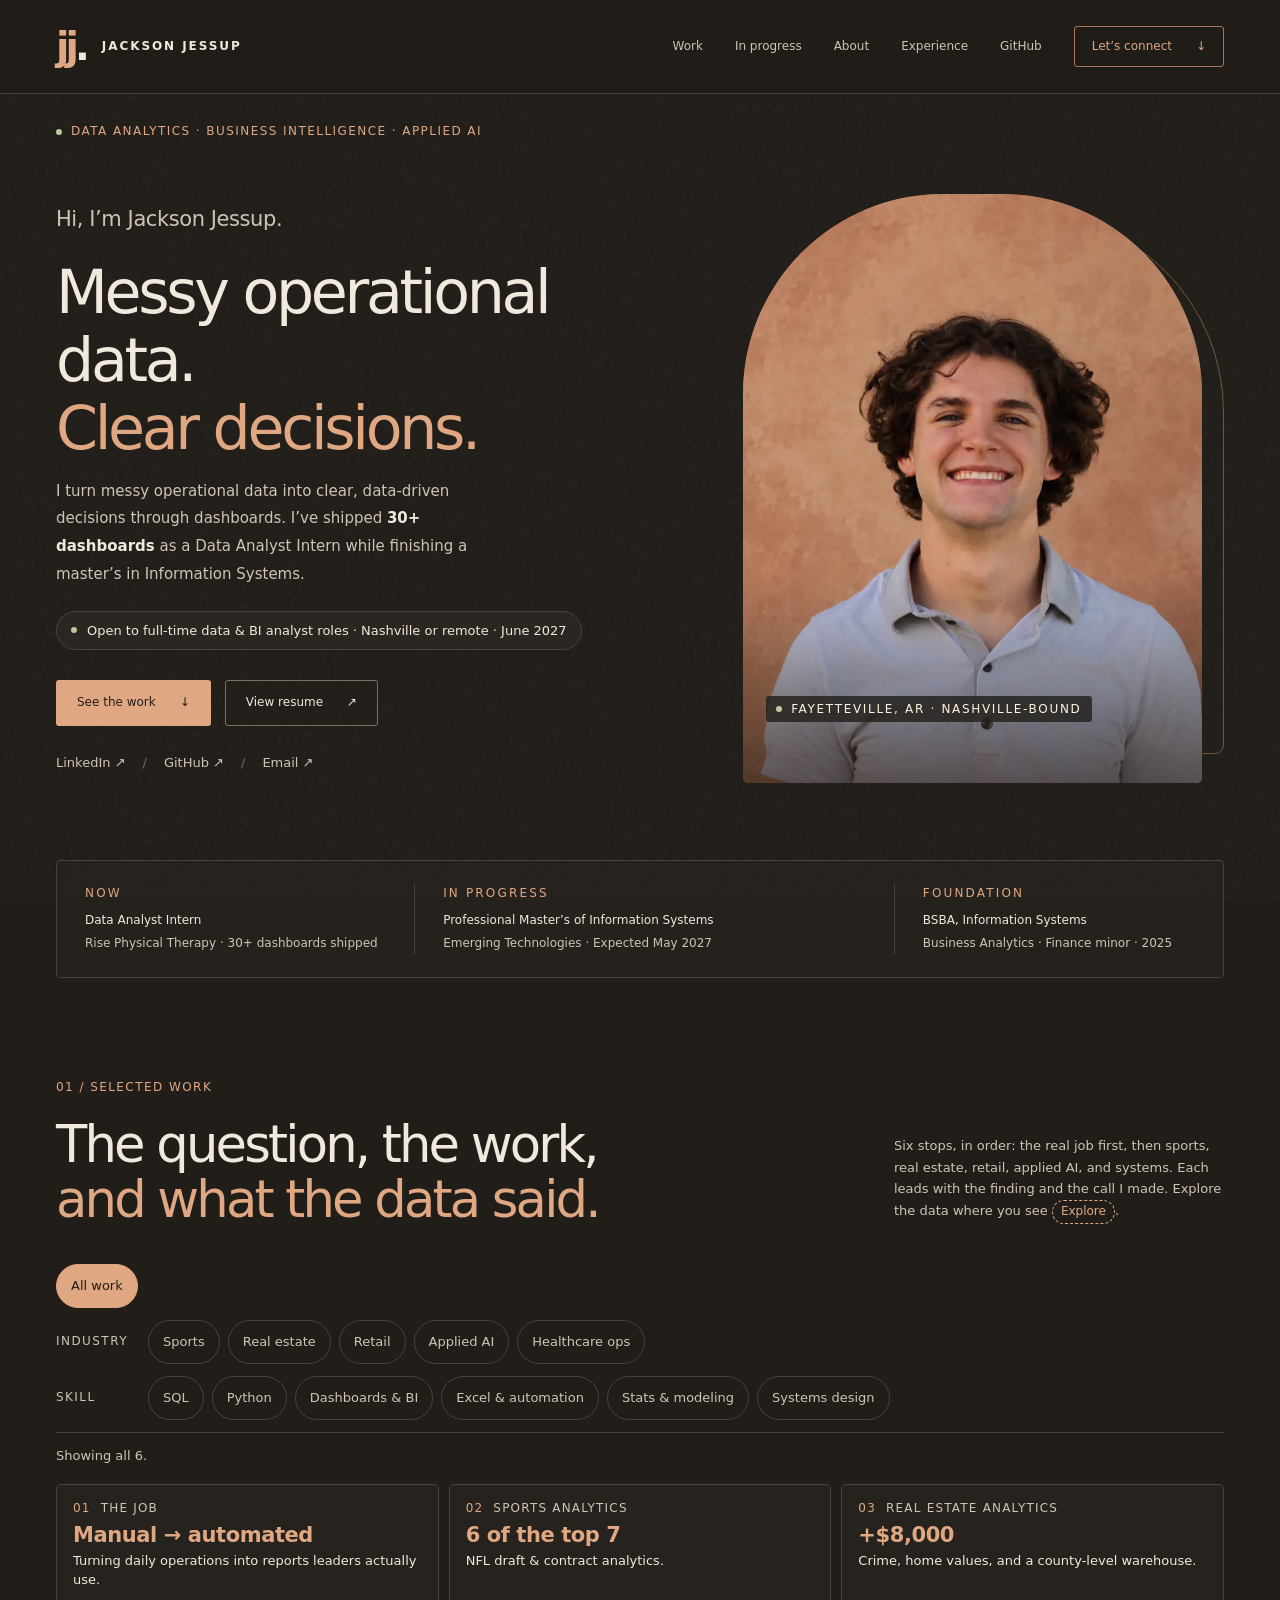
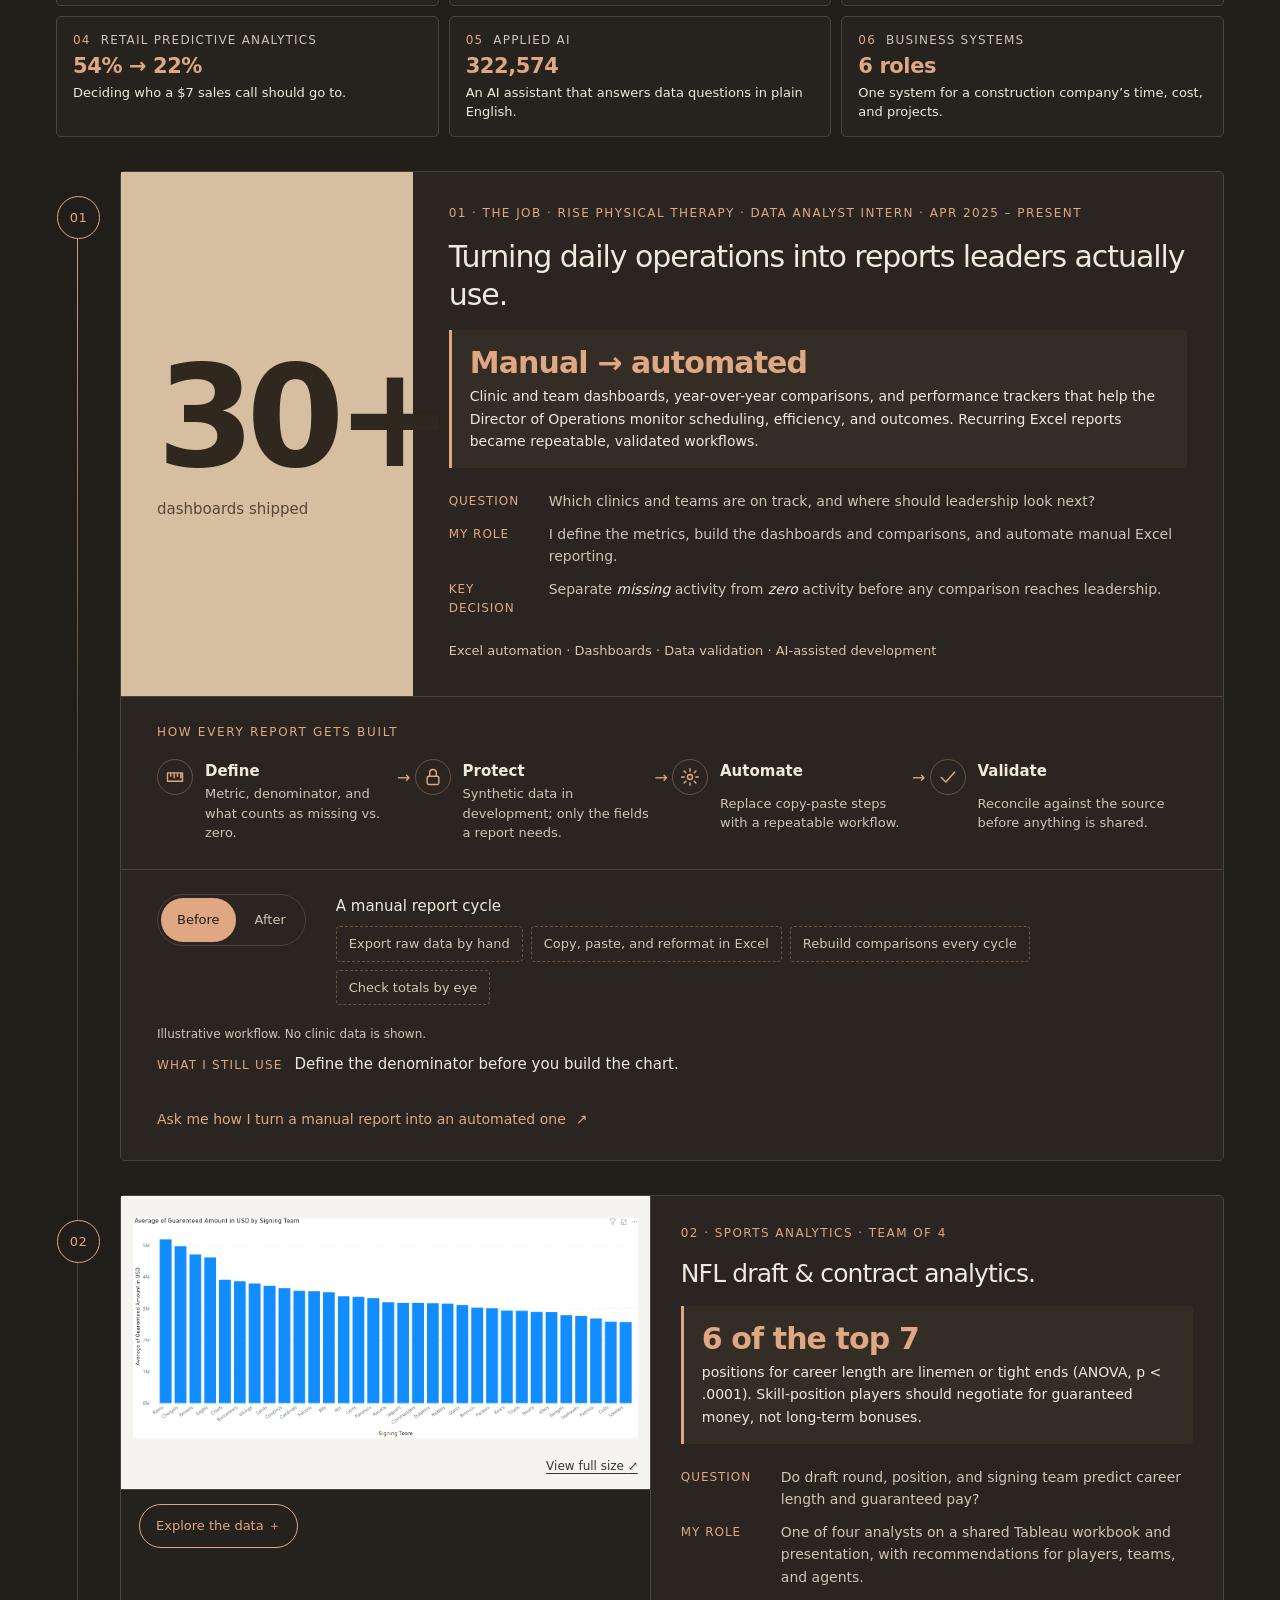
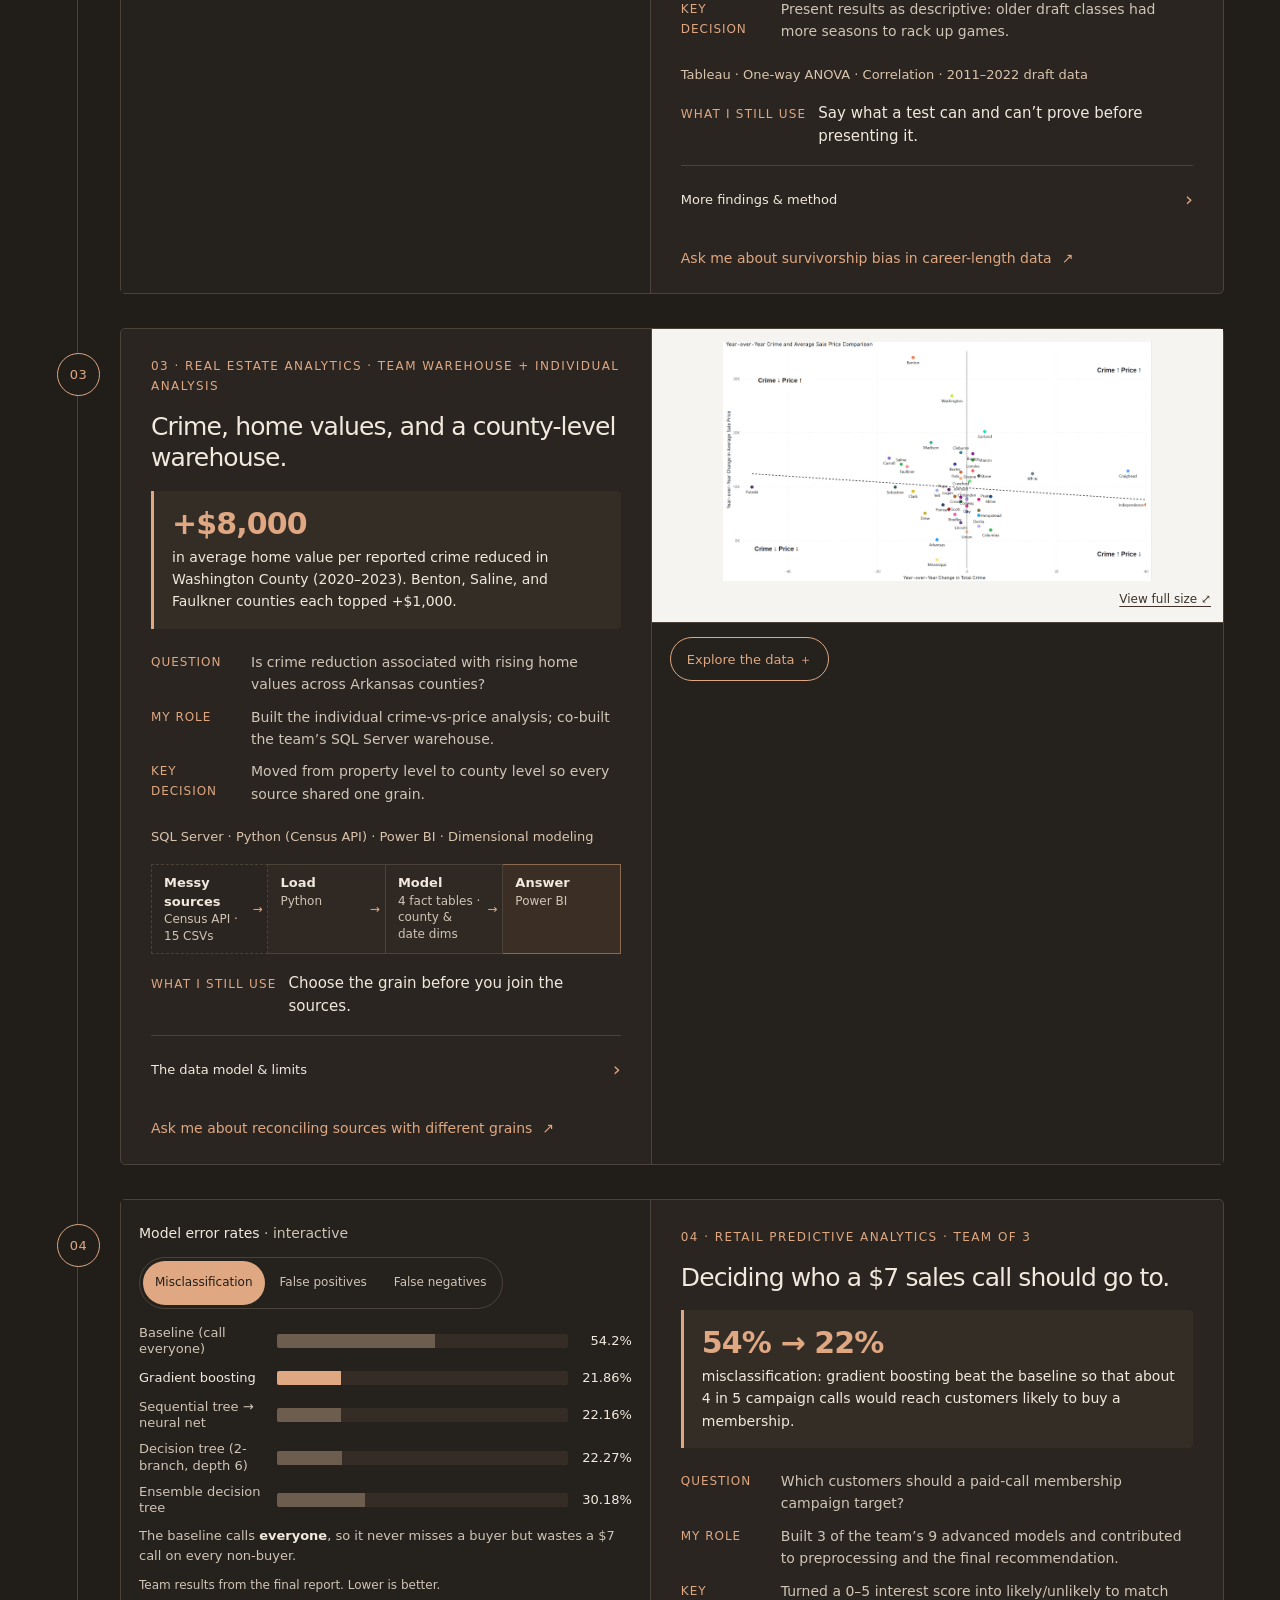
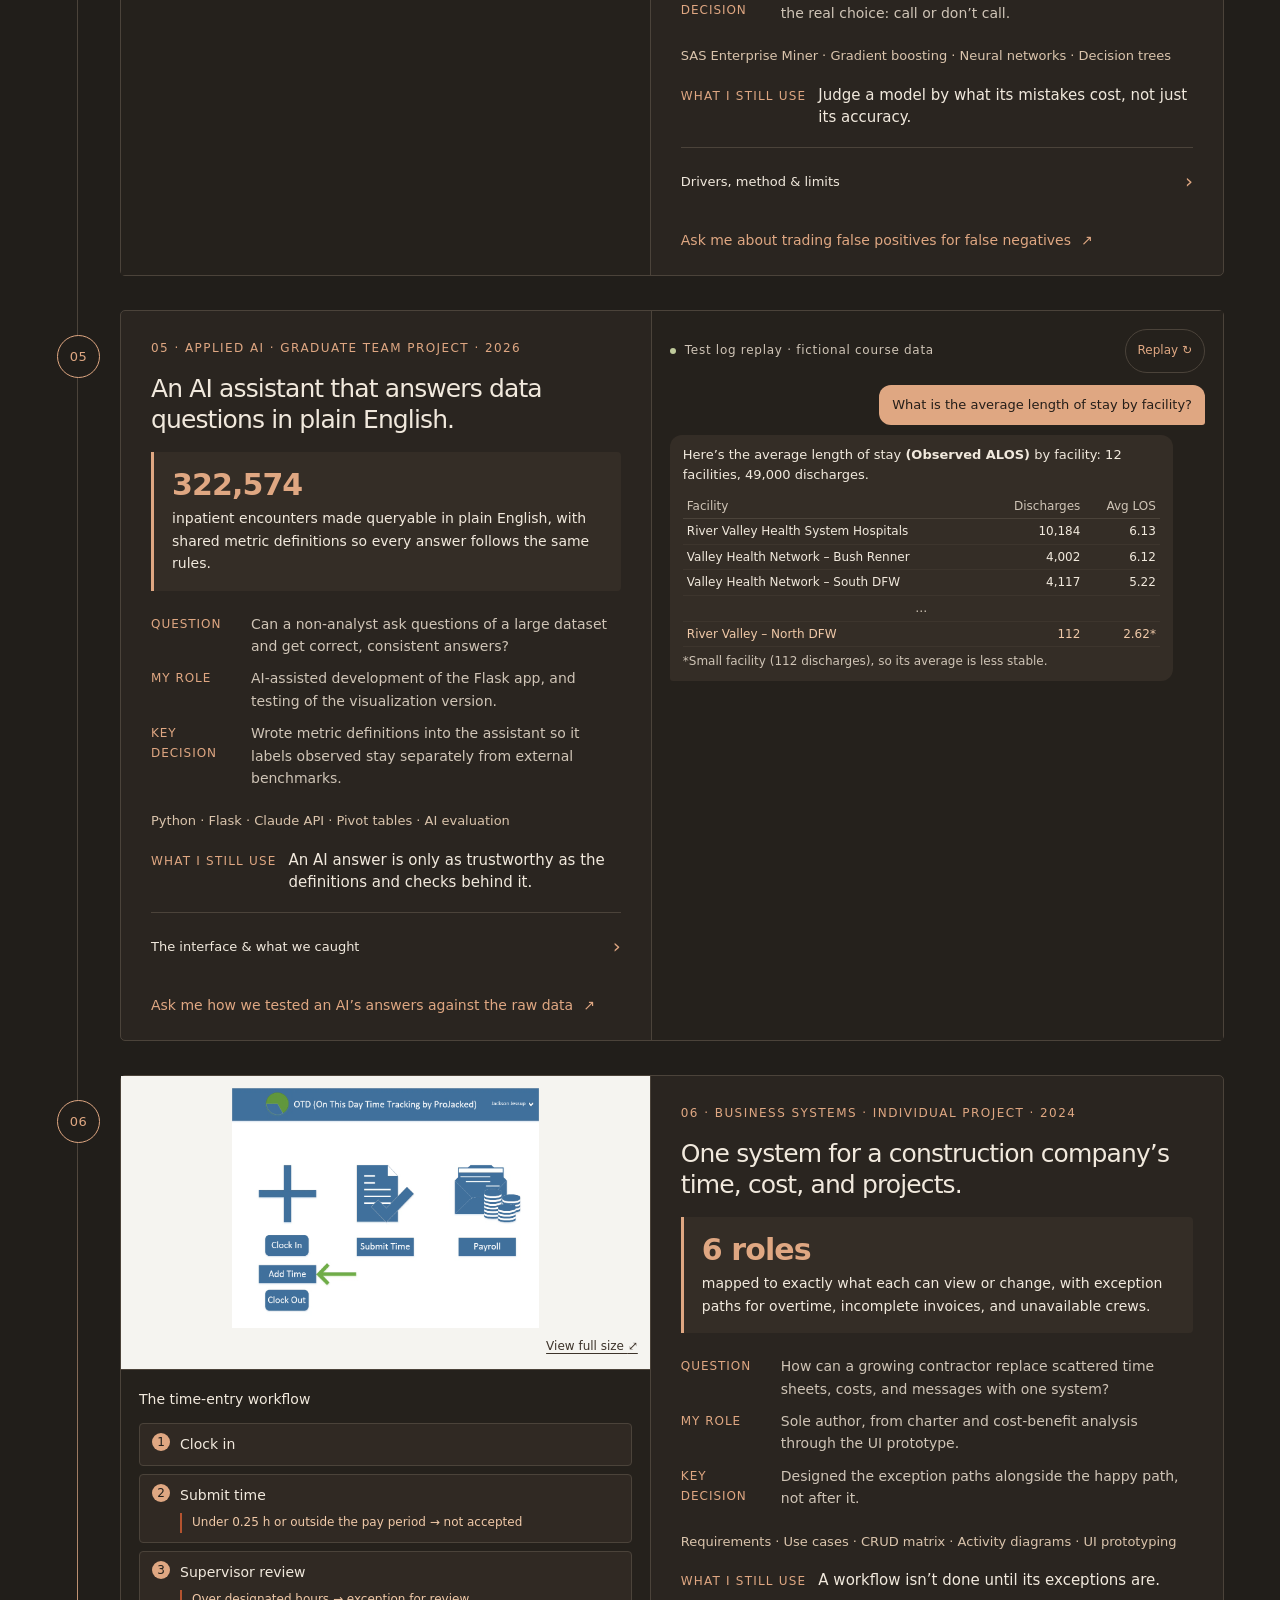
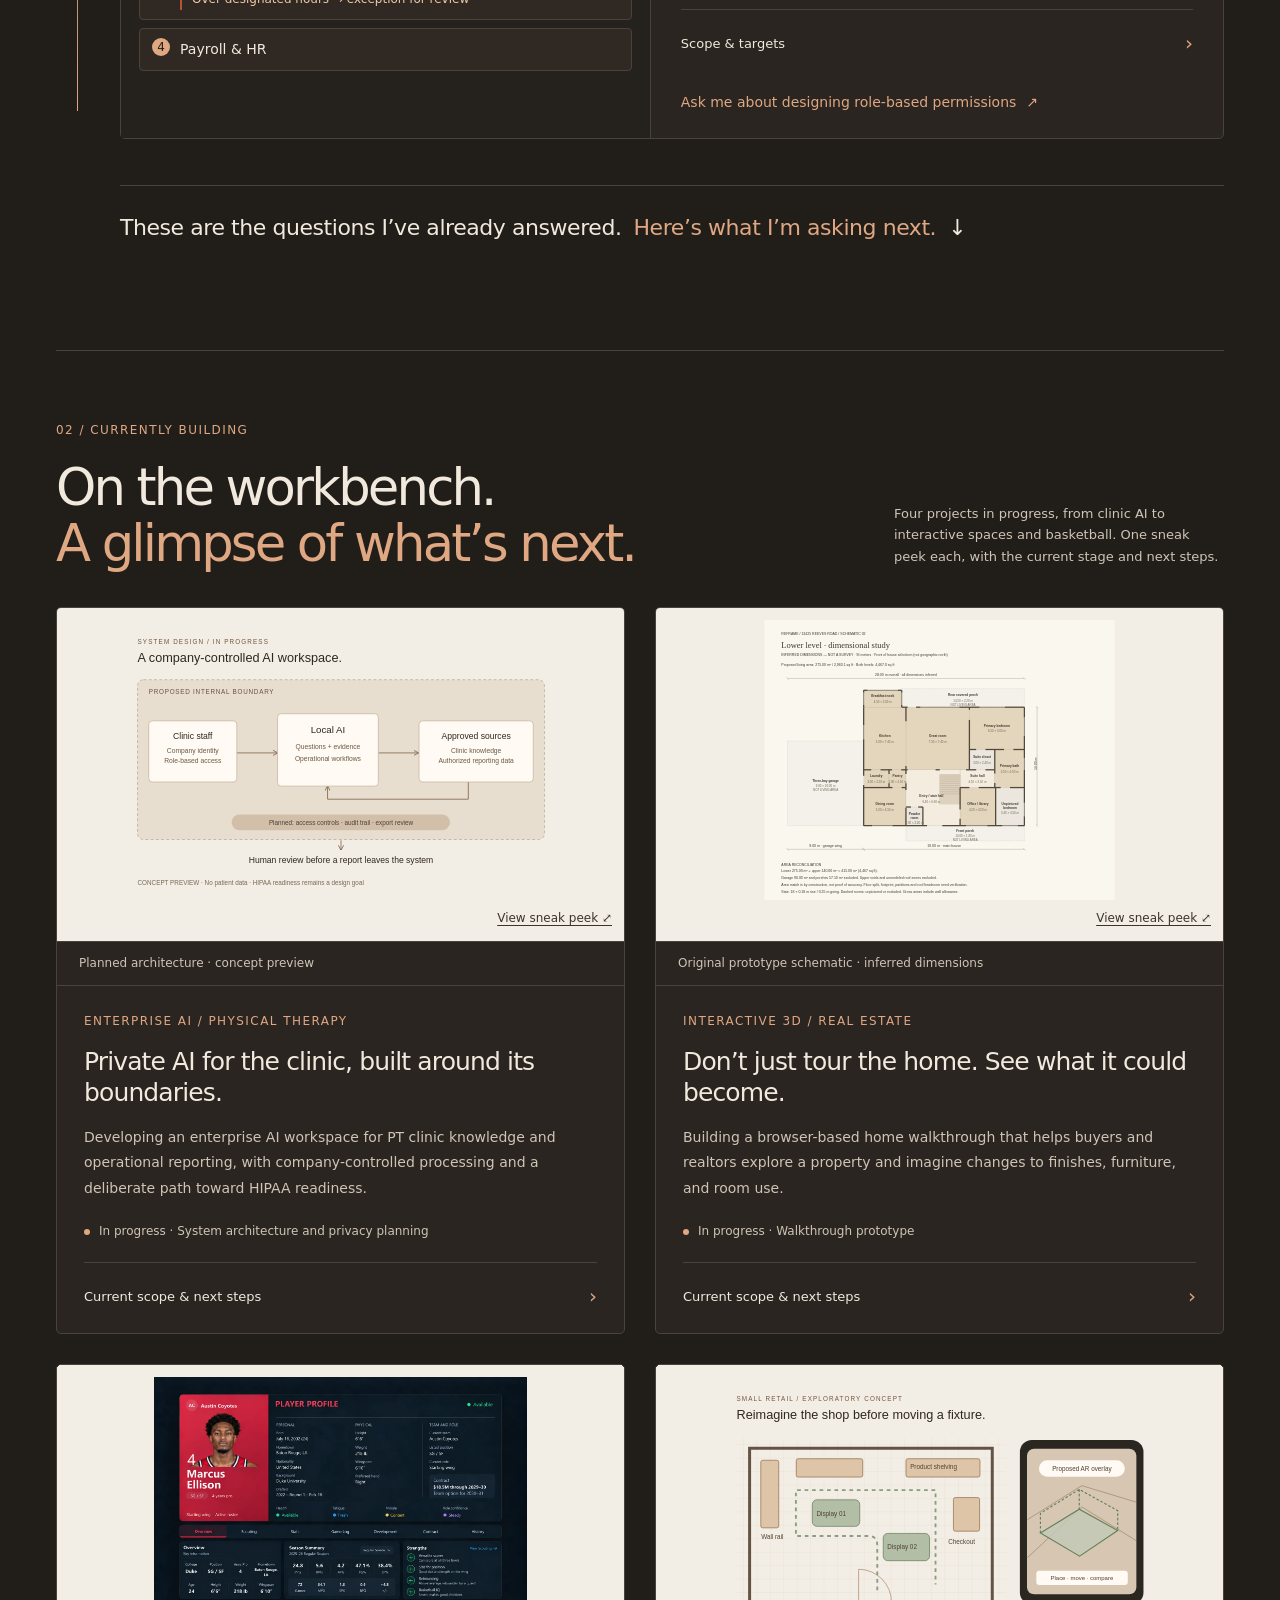
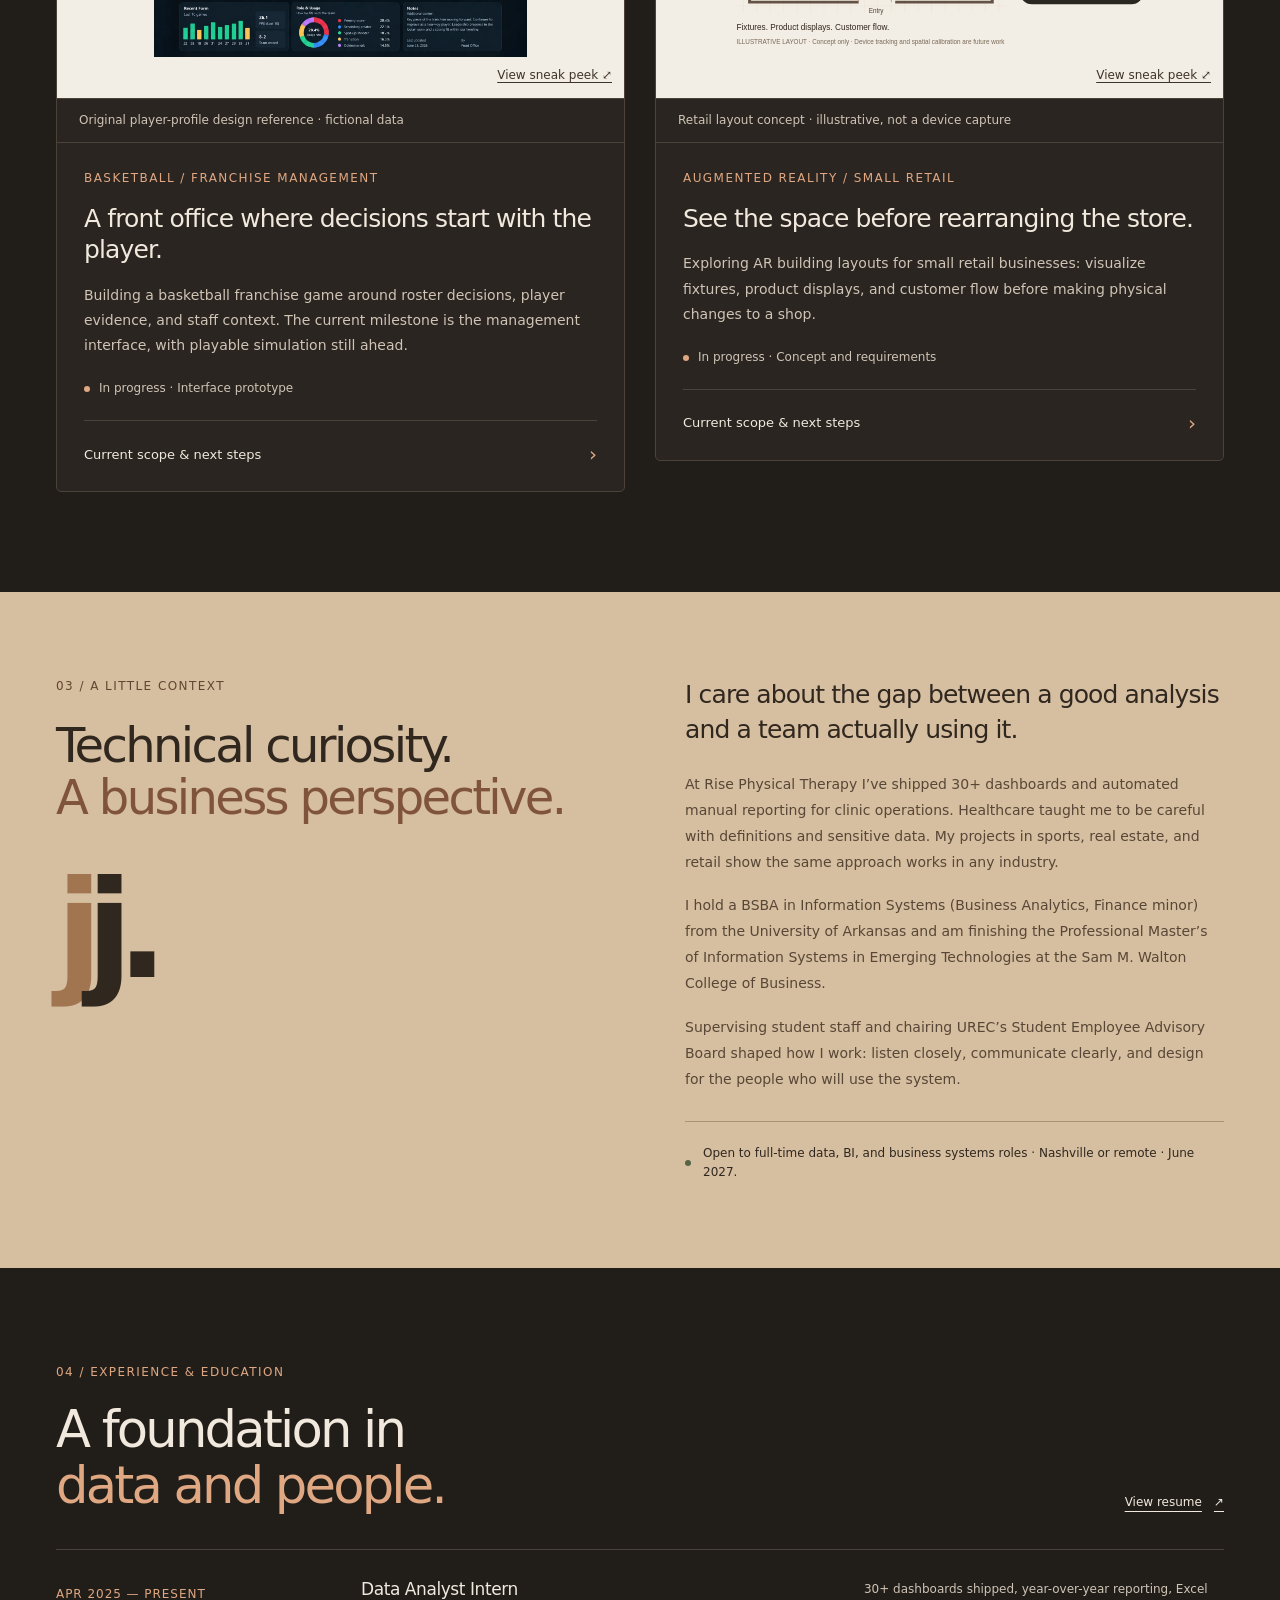
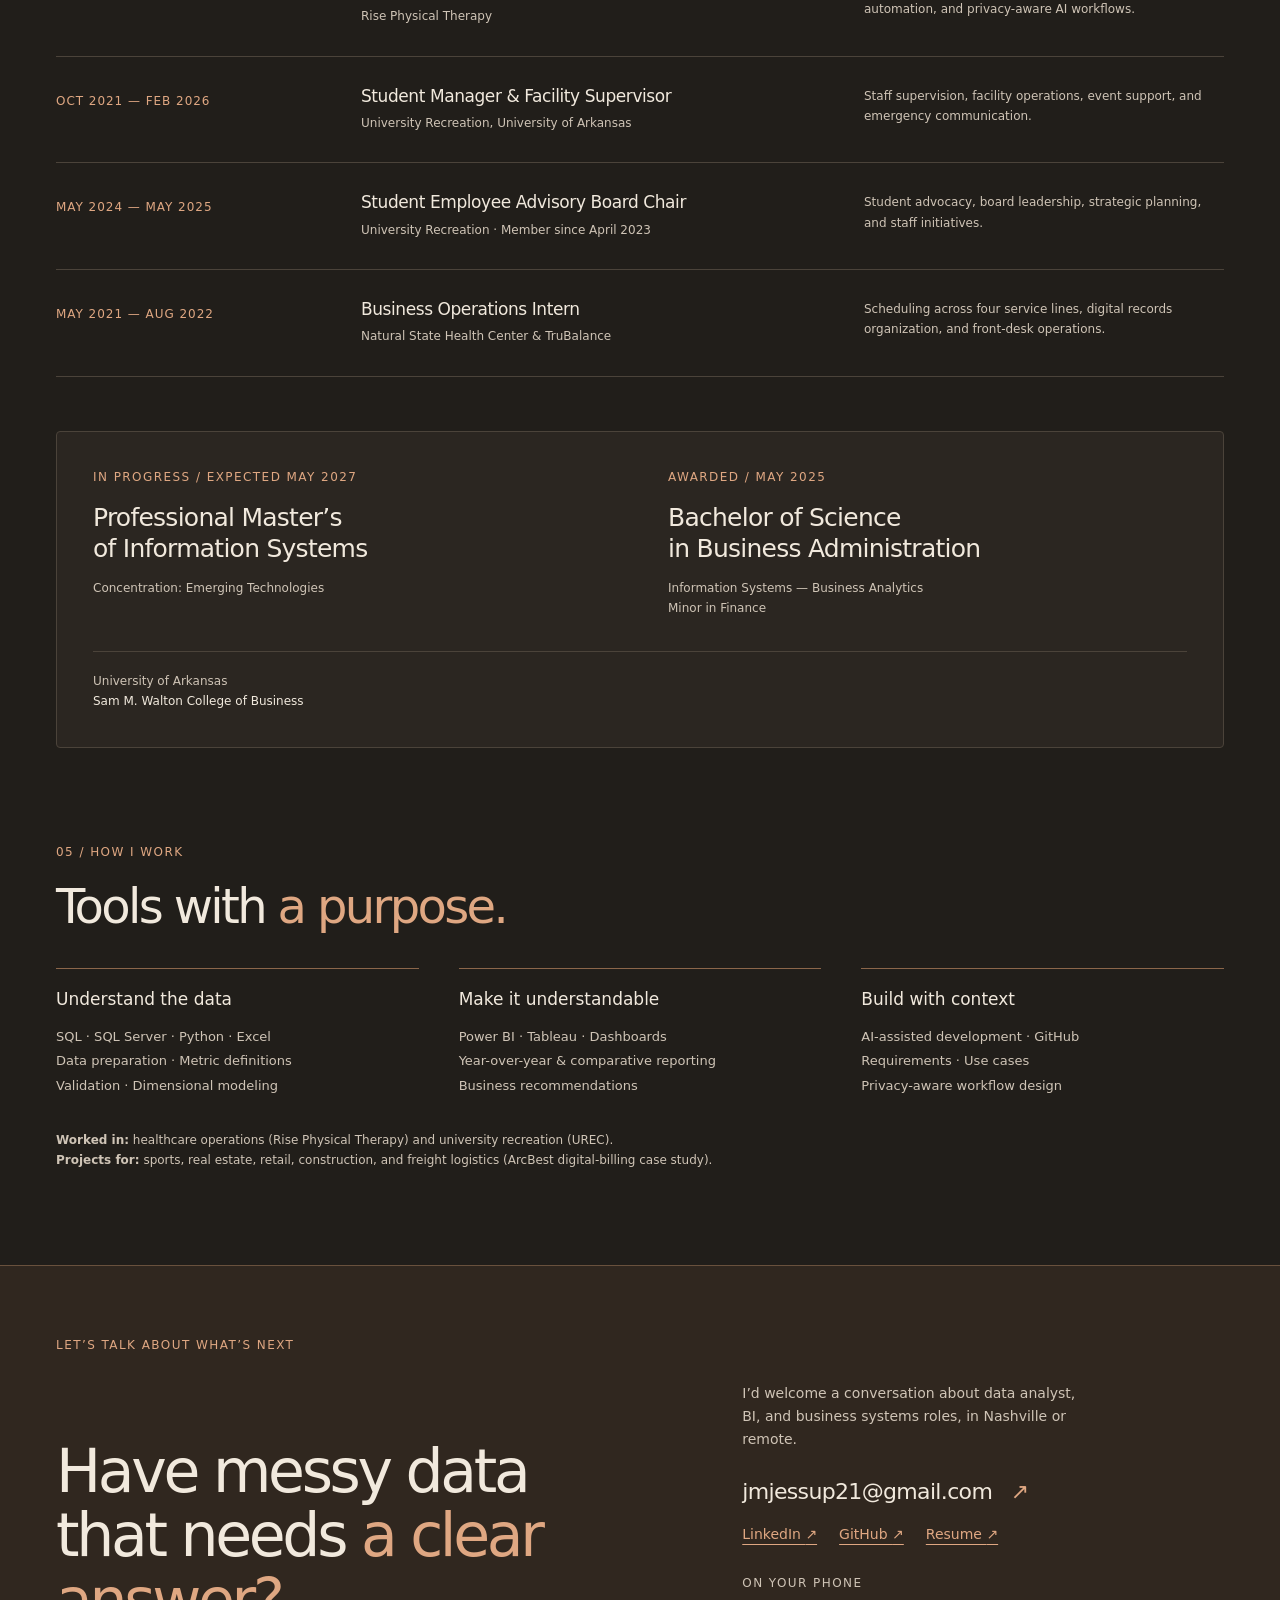
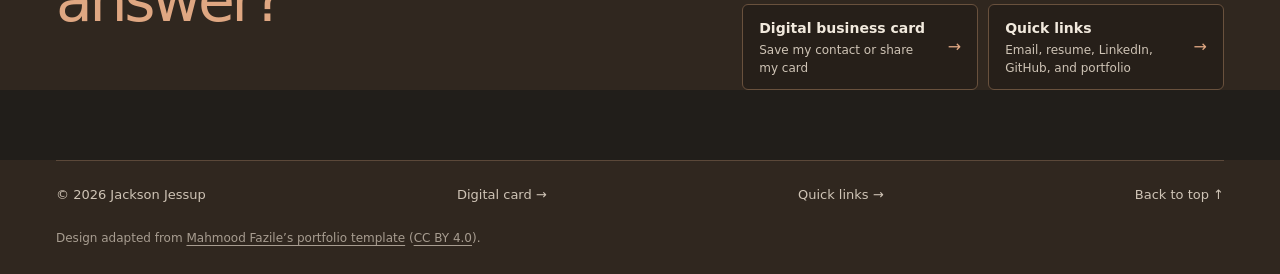
==== commit 9071f4e6: "Publish reviewed portfolio revisions Integrate the current assignment site and Netto review: combine" ====
--- a/index.html
+++ b/index.html
@@ -16,17 +16,17 @@
   <meta property="og:image:alt" content="Jackson Jessup, Data and BI Analyst: messy operational data, clear decisions. 30+ dashboards shipped.">
   <meta name="twitter:card" content="summary_large_image">
   <link rel="icon" href="assets/favicon.svg" type="image/svg+xml">
-  <link rel="stylesheet" href="styles.css?v=7">
-  <link rel="stylesheet" href="experience.css?v=1">
-  <link rel="stylesheet" href="in-progress.css">
-  <script src="app.js?v=2" defer></script>
+  <link rel="stylesheet" href="styles.css?v=9">
+  <link rel="stylesheet" href="experience.css?v=4">
+  <link rel="stylesheet" href="in-progress.css?v=2">
+  <script src="app.js?v=5" defer></script>
 </head>
 <body>
 <a class="skip" href="#main">Skip to content</a>
 <header class="header">
-  <a class="brand" href="#home" aria-label="Jackson Jessup home"><span class="monogram">jj<span>.</span></span><span>JACKSON JESSUP</span></a>
+  <a class="brand" href="#home"><span class="monogram" aria-hidden="true">jj<span>.</span></span><span>JACKSON JESSUP</span></a>
   <button class="menu-toggle" aria-expanded="false" aria-controls="navigation">Menu <span aria-hidden="true">+</span></button>
-  <nav id="navigation" aria-label="Main navigation"><a href="#work">Work</a><a href="#in-progress">In progress</a><a href="#about">About</a><a href="#experience">Experience</a><a href="https://github.com/jmjessup21" target="_blank" rel="noopener noreferrer">GitHub</a><a href="#contact" class="nav-contact">Let’s connect <span aria-hidden="true">↗</span></a></nav>
+  <nav id="navigation" aria-label="Main navigation"><a href="#work">Work</a><a href="#in-progress">In progress</a><a href="#about">About</a><a href="#experience">Experience</a><a href="https://github.com/jmjessup21" target="_blank" rel="noopener noreferrer">GitHub</a><a href="#contact" class="nav-contact">Let’s connect <span aria-hidden="true">↓</span></a></nav>
 </header>
 <main id="main">
 <section class="hero wrap" id="home" aria-labelledby="hero-title">
@@ -38,11 +38,11 @@
       <p class="intro">I turn messy operational data into clear, data-driven decisions through dashboards. I’ve shipped <strong>30+ dashboards</strong> as a Data Analyst Intern while finishing a master’s in Information Systems.</p>
       <p class="open-to"><span class="status-dot"></span> Open to full-time data &amp; BI analyst roles · Nashville or remote · June 2027</p>
       <div class="actions"><a class="button primary" href="#work">See the work <span aria-hidden="true">↓</span></a><a class="button secondary" href="assets/Jackson-Jessup-Resume.pdf" target="_blank" rel="noopener">View resume <span aria-hidden="true">↗</span></a></div>
-      <div class="hero-social"><a href="https://www.linkedin.com/in/jackson-jessup-32b0a821b/" target="_blank" rel="noopener noreferrer">LinkedIn ↗</a><span aria-hidden="true">/</span><a href="https://github.com/jmjessup21" target="_blank" rel="noopener noreferrer">GitHub ↗</a><span aria-hidden="true">/</span><a href="mailto:jmjessup21@gmail.com">Email ↗</a></div>
+      <div class="hero-social"><a href="https://www.linkedin.com/in/jackson-jessup-32b0a821b/" target="_blank" rel="noopener noreferrer">LinkedIn <span aria-hidden="true">↗</span></a><span aria-hidden="true">/</span><a href="https://github.com/jmjessup21" target="_blank" rel="noopener noreferrer">GitHub <span aria-hidden="true">↗</span></a><span aria-hidden="true">/</span><a href="mailto:jmjessup21@gmail.com">Email <span aria-hidden="true">↗</span></a></div>
     </div>
     <figure class="portrait">
       <div class="portrait-frame"><img src="assets/jackson-jessup-portrait.webp" srcset="assets/jackson-jessup-portrait-900.webp 900w, assets/jackson-jessup-portrait.webp 1229w" sizes="(max-width: 760px) 90vw, 460px" width="1229" height="1280" alt="Portrait of Jackson Jessup" fetchpriority="high"></div>
-      <div class="portrait-location"><span class="status-dot"></span> FAYETTEVILLE, AR · NASHVILLE-BOUND</div>
+      <div class="portrait-location"><span class="status-dot"></span> <span>FAYETTEVILLE, AR · <span class="nowrap">NASHVILLE-BOUND</span></span></div>
     </figure>
   </div>
   <div class="credentials">
@@ -56,22 +56,32 @@
   <div class="section-heading"><div><p class="eyebrow">01 / SELECTED WORK</p><h2 id="work-title">The question, the work,<br><em>and what the data said.</em></h2></div><p>Six stops, in order: the real job first, then sports, real estate, retail, applied AI, and systems. Each leads with the finding and the call I made. Explore the data where you see <span class="inline-chip">Explore</span>.</p></div>
 
   <div class="filters" role="group" aria-label="Filter work by industry or skill">
-    <button type="button" class="active" data-filter="all" aria-pressed="true">All work</button>
-    <span class="filter-label" aria-hidden="true">Industry</span>
-    <button type="button" data-filter="sports" aria-pressed="false">Sports</button>
-    <button type="button" data-filter="real-estate" aria-pressed="false">Real estate</button>
-    <button type="button" data-filter="retail" aria-pressed="false">Retail</button>
-    <button type="button" data-filter="ai" aria-pressed="false">Applied AI</button>
-    <button type="button" data-filter="healthcare" aria-pressed="false">Healthcare ops</button>
-    <span class="filter-label" aria-hidden="true">Skill</span>
-    <button type="button" data-filter="sql" aria-pressed="false">SQL</button>
-    <button type="button" data-filter="python" aria-pressed="false">Python</button>
-    <button type="button" data-filter="dashboards" aria-pressed="false">Dashboards &amp; BI</button>
-    <button type="button" data-filter="excel" aria-pressed="false">Excel &amp; automation</button>
-    <button type="button" data-filter="modeling" aria-pressed="false">Stats &amp; modeling</button>
-    <button type="button" data-filter="systems" aria-pressed="false">Systems design</button>
+    <button type="button" class="active filter-all" data-filter="all" aria-pressed="true">All work</button>
+    <div class="filter-group" role="group" aria-label="Industry filters">
+      <span class="filter-label" aria-hidden="true">Industry</span>
+      <div class="filter-rail">
+        <button type="button" data-filter="sports" aria-pressed="false">Sports</button>
+        <button type="button" data-filter="real-estate" aria-pressed="false">Real estate</button>
+        <button type="button" data-filter="retail" aria-pressed="false">Retail</button>
+        <button type="button" data-filter="ai" aria-pressed="false">Applied AI</button>
+        <button type="button" data-filter="healthcare" aria-pressed="false">Healthcare ops</button>
+      </div>
+    </div>
+    <div class="filter-group" role="group" aria-label="Skill filters">
+      <span class="filter-label" aria-hidden="true">Skill</span>
+      <div class="filter-rail">
+        <button type="button" data-filter="sql" aria-pressed="false">SQL</button>
+        <button type="button" data-filter="python" aria-pressed="false">Python</button>
+        <button type="button" data-filter="dashboards" aria-pressed="false">Dashboards &amp; BI</button>
+        <button type="button" data-filter="excel" aria-pressed="false">Excel &amp; automation</button>
+        <button type="button" data-filter="modeling" aria-pressed="false">Stats &amp; modeling</button>
+        <button type="button" data-filter="systems" aria-pressed="false">Systems design</button>
+      </div>
+    </div>
   </div>
   <p class="filter-status" id="filter-status" aria-live="polite">Showing all 6.</p>
+  <div class="filter-empty" id="filter-empty" hidden><p>No work matches both filters.</p><button type="button" class="filter-reset">Show all work</button></div>
+  <nav class="work-index" id="work-index" aria-label="Work at a glance" hidden><ol></ol></nav>
 
   <ol class="work-path">
   <!-- 01 · Rise: the hero -->
@@ -92,7 +102,7 @@
       </div>
     </div>
 
-    <div class="process-strip" aria-label="How every report gets built">
+    <div class="process-strip" role="group" aria-label="How every report gets built">
       <p class="strip-label">HOW EVERY REPORT GETS BUILT</p>
       <ol>
         <li><svg viewBox="0 0 24 24" aria-hidden="true"><path d="M3 17h18M3 17V7h18v10M7 7v4M11 7v6M15 7v4M19 7v6"/></svg><strong>Define</strong><span>Metric, denominator, and what counts as missing vs. zero.</span></li>
@@ -126,12 +136,13 @@
   <li class="project chapter" id="nfl-project" data-tags="sports dashboards modeling">
     <span class="chapter-node" aria-hidden="true">02</span>
     <div class="chapter-media">
-      <a class="evidence-image" href="assets/work/nfl-guarantees-by-team.png" target="_blank" rel="noopener" aria-label="Open full-size chart: average guaranteed contract amount by NFL signing team"><img src="assets/work/nfl-guarantees-by-team.png" alt="Tableau bar chart of average guaranteed contract amount by NFL signing team" loading="lazy"><span>View full size ↗</span></a>
+      <a class="evidence-image" href="assets/work/nfl-guarantees-by-team.png" target="_blank" rel="noopener" aria-label="View full size: average guaranteed contract amount by NFL signing team"><img src="assets/work/nfl-guarantees-by-team.png" alt="Tableau bar chart of average guaranteed contract amount by NFL signing team" loading="lazy"><span>View full size <span class="glyph-expand" aria-hidden="true"></span></span></a>
       <button type="button" class="explore-toggle" aria-expanded="false" aria-controls="nfl-explore">Explore the data <span aria-hidden="true">＋</span></button>
       <div class="explorer" id="nfl-explore" hidden>
         <p class="explorer-title">Average guaranteed money by signing team</p>
-        <div class="bar-explorer" data-chart="nfl" role="img" aria-label="Interactive bar chart: Rams highest at about 5.2 million dollars, Steelers and Colts lowest at about 2.6 million."></div>
-        <p class="explorer-readout" aria-live="polite">Hover or tap a bar. The <b>top 5</b> teams are highlighted.</p>
+        <div class="bar-explorer" data-chart="nfl" role="img" aria-label="Bar chart: Rams highest at about 5.2 million dollars, Steelers and Colts lowest at about 2.6 million. Use the team selector for individual values."></div>
+        <label class="team-picker" for="nfl-team">Choose a team <select id="nfl-team"><option value="" selected disabled>Team</option></select></label>
+        <p class="explorer-readout" aria-live="polite">Hover or tap a bar, or choose a team. The <b>top 5</b> teams are highlighted.</p>
         <p class="fine">Values (≈) read from the original Tableau chart. One-way ANOVA across teams: p = .0455.</p>
       </div>
     </div>
@@ -146,8 +157,8 @@
       </dl>
       <p class="tools">Tableau · One-way ANOVA · Correlation · 2011–2022 draft data</p>
       <p class="still-use"><span>What I still use</span> Say what a test can and can’t prove before presenting it.</p>
-      <details><summary>More findings &amp; method <span aria-hidden="true">↗</span></summary><div class="case-content">
-        <div class="supporting-artifact"><a href="assets/work/nfl-games-by-round.png" target="_blank" rel="noopener" aria-label="Open full-size chart: games played by draft round"><img src="assets/work/nfl-games-by-round.png" alt="Tableau chart of average games played by draft round" loading="lazy"><span>View full size ↗</span></a></div>
+      <details><summary>More findings &amp; method <span aria-hidden="true">›</span></summary><div class="case-content">
+        <div class="supporting-artifact"><a href="assets/work/nfl-games-by-round.png" target="_blank" rel="noopener" aria-label="View full size: games played by draft round"><img src="assets/work/nfl-games-by-round.png" alt="Tableau chart of average games played by draft round" loading="lazy"><span>View full size <span class="glyph-expand" aria-hidden="true"></span></span></a></div>
         <h4>Teams differ on guarantees</h4><p>Average guaranteed amounts differ significantly by signing team (p = .0455). The Rams, Chargers, Browns, Eagles, and Chiefs spend the most.</p>
         <h4>Draft round matters, with exceptions</h4><p>First-round picks have longer careers on average (p &lt; .0001). Quarterbacks and linebackers are the exception: second-round picks lasted longest.</p>
       </div></details>
@@ -158,8 +169,31 @@
   <!-- 03 · Housing -->
   <li class="project chapter" id="housing-project" data-tags="real-estate sql python dashboards">
     <span class="chapter-node" aria-hidden="true">03</span>
-    <div class="chapter-media">
-      <a class="evidence-image" href="assets/work/arkansas-crime-home-prices.png" target="_blank" rel="noopener" aria-label="Open full-size chart: year-over-year crime change versus average sale price change by Arkansas county"><img src="assets/work/arkansas-crime-home-prices.png" alt="Scatterplot of year-over-year crime change versus average sale price change across Arkansas counties, in four quadrants" loading="lazy"><span>View full size ↗</span></a>
+    <div class="project-copy">
+      <p class="project-meta">03 · REAL ESTATE ANALYTICS · TEAM WAREHOUSE + INDIVIDUAL ANALYSIS</p>
+      <h3>Crime, home values, and a county-level warehouse.</h3>
+      <div class="finding"><strong data-count="8000" data-prefix="+$">+$8,000</strong><p>in average home value per reported crime reduced in Washington County (2020–2023). Benton, Saline, and Faulkner counties each topped +$1,000.</p></div>
+      <dl class="brief">
+        <div><dt>Question</dt><dd>Is crime reduction associated with rising home values across Arkansas counties?</dd></div>
+        <div><dt>My role</dt><dd>Built the individual crime-vs-price analysis; co-built the team’s SQL Server warehouse.</dd></div>
+        <div><dt>Key decision</dt><dd>Moved from property level to county level so every source shared one grain.</dd></div>
+      </dl>
+      <p class="tools">SQL Server · Python (Census API) · Power BI · Dimensional modeling</p>
+      <div class="pipeline" role="group" aria-label="From messy sources to a clean model">
+        <span><b>Messy sources</b>Census API · 15 CSVs</span>
+        <span><b>Load</b>Python</span>
+        <span><b>Model</b>4 fact tables · county &amp; date dims</span>
+        <span><b>Answer</b>Power BI</span>
+      </div>
+      <p class="still-use"><span>What I still use</span> Choose the grain before you join the sources.</p>
+      <details><summary>The data model &amp; limits <span aria-hidden="true">›</span></summary><div class="case-content">
+        <div class="supporting-artifact"><a href="assets/work/arkansas-warehouse.jpeg" target="_blank" rel="noopener" aria-label="View full size: the team’s dimensional data model"><img src="assets/work/arkansas-warehouse.jpeg" alt="Dimensional data model with four fact tables joined through shared county and date dimensions" loading="lazy"><span>View full size <span class="glyph-expand" aria-hidden="true"></span></span></a></div>
+        <h4>Limits</h4><p>Crime reporting is incomplete in some counties, and this is an association, not proof that less crime raises prices.</p>
+      </div></details>
+      <a class="ask-me" href="mailto:jmjessup21@gmail.com?subject=Question%20about%20your%20housing%20warehouse">Ask me about reconciling sources with different grains <span aria-hidden="true">↗</span></a>
+    </div>
+    <div class="chapter-media">
+      <a class="evidence-image" href="assets/work/arkansas-crime-home-prices.png" target="_blank" rel="noopener" aria-label="View full size: year-over-year crime change versus average sale price change by Arkansas county"><img src="assets/work/arkansas-crime-home-prices.png" alt="Scatterplot of year-over-year crime change versus average sale price change across Arkansas counties, in four quadrants" loading="lazy"><span>View full size <span class="glyph-expand" aria-hidden="true"></span></span></a>
       <button type="button" class="explore-toggle" aria-expanded="false" aria-controls="housing-explore">Explore the data <span aria-hidden="true">＋</span></button>
       <div class="explorer" id="housing-explore" hidden>
         <p class="explorer-title">Tap a county to read the story behind its dot</p>
@@ -176,29 +210,6 @@
         <p class="fine">County notes are from my individual analysis. This shows an association, not a cause.</p>
       </div>
     </div>
-    <div class="project-copy">
-      <p class="project-meta">03 · REAL ESTATE ANALYTICS · TEAM WAREHOUSE + INDIVIDUAL ANALYSIS</p>
-      <h3>Crime, home values, and a county-level warehouse.</h3>
-      <div class="finding"><strong data-count="8000" data-prefix="+$">+$8,000</strong><p>in average home value per reported crime reduced in Washington County (2020–2023). Benton, Saline, and Faulkner counties each topped +$1,000.</p></div>
-      <dl class="brief">
-        <div><dt>Question</dt><dd>Is crime reduction associated with rising home values across Arkansas counties?</dd></div>
-        <div><dt>My role</dt><dd>Built the individual crime-vs-price analysis; co-built the team’s SQL Server warehouse.</dd></div>
-        <div><dt>Key decision</dt><dd>Moved from property level to county level so every source shared one grain.</dd></div>
-      </dl>
-      <p class="tools">SQL Server · Python (Census API) · Power BI · Dimensional modeling</p>
-      <div class="pipeline" aria-label="From messy sources to a clean model">
-        <span><b>Messy sources</b>Census API · 15 CSVs</span>
-        <span><b>Load</b>Python</span>
-        <span><b>Model</b>4 fact tables · county &amp; date dims</span>
-        <span><b>Answer</b>Power BI</span>
-      </div>
-      <p class="still-use"><span>What I still use</span> Choose the grain before you join the sources.</p>
-      <details><summary>The data model &amp; limits <span aria-hidden="true">↗</span></summary><div class="case-content">
-        <div class="supporting-artifact"><a href="assets/work/arkansas-warehouse.jpeg" target="_blank" rel="noopener" aria-label="Open full-size image: the team’s dimensional data model"><img src="assets/work/arkansas-warehouse.jpeg" alt="Dimensional data model with four fact tables joined through shared county and date dimensions" loading="lazy"><span>View full size ↗</span></a></div>
-        <h4>Limits</h4><p>Crime reporting is incomplete in some counties, and this is an association, not proof that less crime raises prices.</p>
-      </div></details>
-      <a class="ask-me" href="mailto:jmjessup21@gmail.com?subject=Question%20about%20your%20housing%20warehouse">Ask me about reconciling sources with different grains <span aria-hidden="true">↗</span></a>
-    </div>
   </li>
 
   <!-- 04 · Hog Heaven -->
@@ -228,8 +239,8 @@
       </dl>
       <p class="tools">SAS Enterprise Miner · Gradient boosting · Neural networks · Decision trees</p>
       <p class="still-use"><span>What I still use</span> Judge a model by what its mistakes cost, not just its accuracy.</p>
-      <details><summary>Drivers, method &amp; limits <span aria-hidden="true">↗</span></summary><div class="case-content">
-        <div class="supporting-artifact"><a href="assets/work/hog-heaven-model-comparison.png" target="_blank" rel="noopener" aria-label="Open full-size table: original model comparison slide"><img src="assets/work/hog-heaven-model-comparison.png" alt="Original model comparison slide with misclassification, false-positive, and false-negative rates" loading="lazy"><span>View full size ↗</span></a></div>
+      <details><summary>Drivers, method &amp; limits <span aria-hidden="true">›</span></summary><div class="case-content">
+        <div class="supporting-artifact"><a href="assets/work/hog-heaven-model-comparison.png" target="_blank" rel="noopener" aria-label="View full size: original model comparison slide"><img src="assets/work/hog-heaven-model-comparison.png" alt="Original model comparison slide with misclassification, false-positive, and false-negative rates" loading="lazy"><span>View full size <span class="glyph-expand" aria-hidden="true"></span></span></a></div>
         <h4>What drove the prediction</h4><p>Recency of last purchase, interest in accessories, and email opens and clicks. Customers who engage recently are the ones who convert.</p>
         <h4>Limits</h4><p>The model predicts survey interest, not observed purchases. The next step would be measuring real conversion before rollout.</p>
       </div></details>
@@ -240,10 +251,27 @@
   <!-- 05 · MedAI -->
   <li class="project chapter" id="medai-project" data-tags="ai healthcare python">
     <span class="chapter-node" aria-hidden="true">05</span>
-    <div class="chapter-media">
-      <div class="chat-replay" aria-label="Replay of a real test question to the assistant">
-        <div class="chat-head"><span class="status-dot"></span> Test log replay · fictional course data <button type="button" class="replay-button">Replay ↻</button></div>
-        <div class="chat-body" aria-live="polite">
+    <div class="project-copy">
+      <p class="project-meta">05 · APPLIED AI · GRADUATE TEAM PROJECT · 2026</p>
+      <h3>An AI assistant that answers data questions in plain English.</h3>
+      <div class="finding"><strong data-count="322574">322,574</strong><p>inpatient encounters made queryable in plain English, with shared metric definitions so every answer follows the same rules.</p></div>
+      <dl class="brief">
+        <div><dt>Question</dt><dd>Can a non-analyst ask questions of a large dataset and get correct, consistent answers?</dd></div>
+        <div><dt>My role</dt><dd>AI-assisted development of the Flask app, and testing of the visualization version.</dd></div>
+        <div><dt>Key decision</dt><dd>Wrote metric definitions into the assistant so it labels observed stay separately from external benchmarks.</dd></div>
+      </dl>
+      <p class="tools">Python · Flask · Claude API · Pivot tables · AI evaluation</p>
+      <p class="still-use"><span>What I still use</span> An AI answer is only as trustworthy as the definitions and checks behind it.</p>
+      <details><summary>The interface &amp; what we caught <span aria-hidden="true">›</span></summary><div class="case-content">
+        <div class="supporting-artifact"><a href="assets/work/medai-interface.png" target="_blank" rel="noopener" aria-label="View full size: the assistant’s chat interface"><img src="assets/work/medai-interface.png" alt="The assistant’s chat interface" loading="lazy"><span>View full size <span class="glyph-expand" aria-hidden="true"></span></span></a></div>
+        <h4>A useful correction</h4><p>Early on, the assistant compared observed length of stay with benchmarks that measure something different. We wrote the distinction into its reference files and documented questions the data can’t support, such as readmission rates. The replay above shows the fix working on an unprompted question.</p>
+      </div></details>
+      <a class="ask-me" href="mailto:jmjessup21@gmail.com?subject=Question%20about%20your%20AI%20analytics%20assistant">Ask me how we tested an AI’s answers against the raw data <span aria-hidden="true">↗</span></a>
+    </div>
+    <div class="chapter-media">
+      <div class="chat-replay" role="group" aria-label="Replay of a real test question to the assistant">
+        <div class="chat-head"><span class="status-dot"></span> Test log replay · fictional course data <button type="button" class="replay-button">Replay <span aria-hidden="true">↻</span></button></div>
+        <div class="chat-body">
           <div class="msg user" data-step="0">What is the average length of stay by facility?</div>
           <div class="msg bot" data-step="1">Here’s the average length of stay <b>(Observed ALOS)</b> by facility: 12 facilities, 49,000 discharges.
             <table><thead><tr><th>Facility</th><th>Discharges</th><th>Avg LOS</th></tr></thead><tbody>
@@ -259,31 +287,14 @@
         </div>
       </div>
     </div>
-    <div class="project-copy">
-      <p class="project-meta">05 · APPLIED AI · GRADUATE TEAM PROJECT · 2026</p>
-      <h3>An AI assistant that answers data questions in plain English.</h3>
-      <div class="finding"><strong data-count="322574">322,574</strong><p>inpatient encounters made queryable in plain English, with shared metric definitions so every answer follows the same rules.</p></div>
-      <dl class="brief">
-        <div><dt>Question</dt><dd>Can a non-analyst ask questions of a large dataset and get correct, consistent answers?</dd></div>
-        <div><dt>My role</dt><dd>AI-assisted development of the Flask app, and testing of the visualization version.</dd></div>
-        <div><dt>Key decision</dt><dd>Wrote metric definitions into the assistant so it labels observed stay separately from external benchmarks.</dd></div>
-      </dl>
-      <p class="tools">Python · Flask · Claude API · Pivot tables · AI evaluation</p>
-      <p class="still-use"><span>What I still use</span> An AI answer is only as trustworthy as the definitions and checks behind it.</p>
-      <details><summary>The interface &amp; what we caught <span aria-hidden="true">↗</span></summary><div class="case-content">
-        <div class="supporting-artifact"><a href="assets/work/medai-interface.png" target="_blank" rel="noopener" aria-label="Open full-size image: the assistant’s chat interface"><img src="assets/work/medai-interface.png" alt="The assistant’s chat interface" loading="lazy"><span>View full size ↗</span></a></div>
-        <h4>A useful correction</h4><p>Early on, the assistant compared observed length of stay with benchmarks that measure something different. We wrote the distinction into its reference files and documented questions the data can’t support, such as readmission rates. The replay above shows the fix working on an unprompted question.</p>
-      </div></details>
-      <a class="ask-me" href="mailto:jmjessup21@gmail.com?subject=Question%20about%20your%20AI%20analytics%20assistant">Ask me how we tested an AI’s answers against the raw data <span aria-hidden="true">↗</span></a>
-    </div>
   </li>
 
   <!-- 06 · Systems -->
   <li class="project chapter" id="systems-project" data-tags="systems">
     <span class="chapter-node" aria-hidden="true">06</span>
     <div class="chapter-media">
-      <a class="evidence-image" href="assets/work/time-tracking-interface.png" target="_blank" rel="noopener" aria-label="Open full-size image: time-tracking interface prototype"><img src="assets/work/time-tracking-interface.png" alt="Time-tracking interface prototype with Clock In, Submit Time, Payroll, Add Time and Clock Out controls" loading="lazy"><span>View full size ↗</span></a>
-      <div class="flow" aria-label="Time-entry workflow with exception paths">
+      <a class="evidence-image" href="assets/work/time-tracking-interface.png" target="_blank" rel="noopener" aria-label="View full size: time-tracking interface prototype"><img src="assets/work/time-tracking-interface.png" alt="Time-tracking interface prototype with Clock In, Submit Time, Payroll, Add Time and Clock Out controls" loading="lazy"><span>View full size <span class="glyph-expand" aria-hidden="true"></span></span></a>
+      <div class="flow" role="group" aria-label="Time-entry workflow with exception paths">
         <p class="explorer-title">The time-entry workflow</p>
         <ol>
           <li>Clock in</li>
@@ -304,8 +315,8 @@
       </dl>
       <p class="tools">Requirements · Use cases · CRUD matrix · Activity diagrams · UI prototyping</p>
       <p class="still-use"><span>What I still use</span> A workflow isn’t done until its exceptions are.</p>
-      <details><summary>Scope &amp; targets <span aria-hidden="true">↗</span></summary><div class="case-content">
-        <div class="supporting-artifact"><a href="assets/work/time-tracking-calendar.png" target="_blank" rel="noopener" aria-label="Open full-size image: day-selection screen"><img src="assets/work/time-tracking-calendar.png" alt="Annotated day-selection screen from the time-tracking prototype" loading="lazy"><span>View full size ↗</span></a></div>
+      <details><summary>Scope &amp; targets <span aria-hidden="true">›</span></summary><div class="case-content">
+        <div class="supporting-artifact"><a href="assets/work/time-tracking-calendar.png" target="_blank" rel="noopener" aria-label="View full size: day-selection screen"><img src="assets/work/time-tracking-calendar.png" alt="Annotated day-selection screen from the time-tracking prototype" loading="lazy"><span>View full size <span class="glyph-expand" aria-hidden="true"></span></span></a></div>
         <h4>Scope</h4><p>Project managers, employees, vendors, customers, HR, and finance, covering time entry, supervisor approval, cost assignment, invoicing, and payroll integration.</p>
         <h4>Targets set</h4><p>Cut information-retrieval time by 90% and labor-cost errors by 50%. These were design goals for the proposal, not measured results.</p>
       </div></details>
@@ -321,20 +332,20 @@
   <div class="section-heading"><div><p class="eyebrow">02 / CURRENTLY BUILDING</p><h2 id="in-progress-title">On the workbench.<br><em>A glimpse of what’s next.</em></h2></div><p>Four projects in progress, from clinic AI to interactive spaces and basketball. One sneak peek each, with the current stage and next steps.</p></div>
   <div class="project-grid progress-grid">
     <article class="project progress-project" id="clinic-ai-project">
-      <figure class="progress-preview"><a class="evidence-image" href="preview-clinic-ai.svg" target="_blank" rel="noopener" aria-label="Open sneak peek: Private AI for the clinic, built around its boundaries."><img src="preview-clinic-ai.svg" width="1200" height="750" alt="Concept architecture for staff, local AI, approved sources, and report review; no patient data." loading="lazy"><span>View sneak peek ↗</span></a><figcaption>Planned architecture · concept preview</figcaption></figure>
-      <div class="project-copy"><p class="project-meta">ENTERPRISE AI / PHYSICAL THERAPY</p><h3>Private AI for the clinic, built around its boundaries.</h3><p>Developing an enterprise AI workspace for PT clinic knowledge and operational reporting, with company-controlled processing and a deliberate path toward HIPAA readiness.</p><p class="progress-stage"><span class="status-dot" aria-hidden="true"></span>In progress · System architecture and privacy planning</p><details><summary>Current scope &amp; next steps <span aria-hidden="true">↗</span></summary><div class="case-content"><p>Role-based access, evidence-backed answers, auditability, and reviewed exports are design priorities. Compliance validation and production deployment remain future milestones.</p></div></details></div>
+      <figure class="progress-preview"><a class="evidence-image" href="preview-clinic-ai.svg" target="_blank" rel="noopener" aria-label="View sneak peek: Private AI for the clinic, built around its boundaries."><img src="preview-clinic-ai.svg" width="1200" height="750" alt="Concept architecture for staff, local AI, approved sources, and report review; no patient data." loading="lazy"><span>View sneak peek <span class="glyph-expand" aria-hidden="true"></span></span></a><figcaption>Planned architecture · concept preview</figcaption></figure>
+      <div class="project-copy"><p class="project-meta">ENTERPRISE AI / PHYSICAL THERAPY</p><h3>Private AI for the clinic, built around its boundaries.</h3><p>Developing an enterprise AI workspace for PT clinic knowledge and operational reporting, with company-controlled processing and a deliberate path toward HIPAA readiness.</p><p class="progress-stage"><span class="status-dot" aria-hidden="true"></span>In progress · System architecture and privacy planning</p><details><summary>Current scope &amp; next steps <span aria-hidden="true">›</span></summary><div class="case-content"><p>Role-based access, evidence-backed answers, auditability, and reviewed exports are design priorities. Compliance validation and production deployment remain future milestones.</p></div></details></div>
     </article>
     <article class="project progress-project" id="realtor-walkthrough-project">
-      <figure class="progress-preview"><a class="evidence-image" href="preview-realtor-plan.svg" target="_blank" rel="noopener" aria-label="Open sneak peek: Don’t just tour the home. See what it could become."><img src="preview-realtor-plan.svg" width="1200" height="750" alt="Original lower-level planning schematic used for the 3D walkthrough. The dimensions and layout are inferred, not a surveyed plan." loading="lazy"><span>View sneak peek ↗</span></a><figcaption>Original prototype schematic · inferred dimensions</figcaption></figure>
-      <div class="project-copy"><p class="project-meta">INTERACTIVE 3D / REAL ESTATE</p><h3>Don’t just tour the home. See what it could become.</h3><p>Building a browser-based home walkthrough that helps buyers and realtors explore a property and imagine changes to finishes, furniture, and room use.</p><p class="progress-stage"><span class="status-dot" aria-hidden="true"></span>In progress · Walkthrough prototype</p><details><summary>Current scope &amp; next steps <span aria-hidden="true">↗</span></summary><div class="case-content"><p>The current work includes an inferred two-level schematic and navigable 3D model. Finish and object experiments run in a separate synthetic sandbox; measured plans and property-wide editing come next.</p></div></details></div>
+      <figure class="progress-preview"><a class="evidence-image" href="preview-realtor-plan.svg" target="_blank" rel="noopener" aria-label="View sneak peek: Don’t just tour the home. See what it could become."><img src="preview-realtor-plan.svg" width="1200" height="750" alt="Original lower-level planning schematic used for the 3D walkthrough. The dimensions and layout are inferred, not a surveyed plan." loading="lazy"><span>View sneak peek <span class="glyph-expand" aria-hidden="true"></span></span></a><figcaption>Original prototype schematic · inferred dimensions</figcaption></figure>
+      <div class="project-copy"><p class="project-meta">INTERACTIVE 3D / REAL ESTATE</p><h3>Don’t just tour the home. See what it could become.</h3><p>Building a browser-based home walkthrough that helps buyers and realtors explore a property and imagine changes to finishes, furniture, and room use.</p><p class="progress-stage"><span class="status-dot" aria-hidden="true"></span>In progress · Walkthrough prototype</p><details><summary>Current scope &amp; next steps <span aria-hidden="true">›</span></summary><div class="case-content"><p>The current work includes an inferred two-level schematic and navigable 3D model. Finish and object experiments run in a separate synthetic sandbox; measured plans and property-wide editing come next.</p></div></details></div>
     </article>
     <article class="project progress-project" id="basketball-game-project">
-      <figure class="progress-preview"><a class="evidence-image" href="preview-basketball.png" target="_blank" rel="noopener" aria-label="Open sneak peek: A front office where decisions start with the player."><img src="preview-basketball.png" width="1200" height="750" alt="Original Austin Coyotes player-profile design reference for fictional player Marcus Ellison; design preview rather than gameplay." loading="lazy"><span>View sneak peek ↗</span></a><figcaption>Original player-profile design reference · fictional data</figcaption></figure>
-      <div class="project-copy"><p class="project-meta">BASKETBALL / FRANCHISE MANAGEMENT</p><h3>A front office where decisions start with the player.</h3><p>Building a basketball franchise game around roster decisions, player evidence, and staff context. The current milestone is the management interface, with playable simulation still ahead.</p><p class="progress-stage"><span class="status-dot" aria-hidden="true"></span>In progress · Interface prototype</p><details><summary>Current scope &amp; next steps <span aria-hidden="true">↗</span></summary><div class="case-content"><p>Roster search, filtering, player profiles, and browser-local notes are implemented. This sneak peek is the original visual direction; the next milestone is a watchable possession and management loop.</p></div></details></div>
+      <figure class="progress-preview"><a class="evidence-image" href="preview-basketball.png" data-viewer-src="preview-basketball.webp" target="_blank" rel="noopener" aria-label="View sneak peek: A front office where decisions start with the player."><img src="preview-basketball.webp" width="1200" height="750" alt="Original Austin Coyotes player-profile design reference for fictional player Marcus Ellison; design preview rather than gameplay." loading="lazy"><span>View sneak peek <span class="glyph-expand" aria-hidden="true"></span></span></a><figcaption>Original player-profile design reference · fictional data</figcaption></figure>
+      <div class="project-copy"><p class="project-meta">BASKETBALL / FRANCHISE MANAGEMENT</p><h3>A front office where decisions start with the player.</h3><p>Building a basketball franchise game around roster decisions, player evidence, and staff context. The current milestone is the management interface, with playable simulation still ahead.</p><p class="progress-stage"><span class="status-dot" aria-hidden="true"></span>In progress · Interface prototype</p><details><summary>Current scope &amp; next steps <span aria-hidden="true">›</span></summary><div class="case-content"><p>Roster search, filtering, player profiles, and browser-local notes are implemented. This sneak peek is the original visual direction; the next milestone is a watchable possession and management loop.</p></div></details></div>
     </article>
     <article class="project progress-project" id="retail-ar-project">
-      <figure class="progress-preview"><a class="evidence-image" href="preview-retail-ar.svg" target="_blank" rel="noopener" aria-label="Open sneak peek: See the space before rearranging the store."><img src="preview-retail-ar.svg" width="1200" height="750" alt="Concept drawing of a small shop with fixtures, a circulation route, and a proposed phone-based AR overlay." loading="lazy"><span>View sneak peek ↗</span></a><figcaption>Retail layout concept · illustrative, not a device capture</figcaption></figure>
-      <div class="project-copy"><p class="project-meta">AUGMENTED REALITY / SMALL RETAIL</p><h3>See the space before rearranging the store.</h3><p>Exploring AR building layouts for small retail businesses: visualize fixtures, product displays, and customer flow before making physical changes to a shop.</p><p class="progress-stage"><span class="status-dot" aria-hidden="true"></span>In progress · Concept and requirements</p><details><summary>Current scope &amp; next steps <span aria-hidden="true">↗</span></summary><div class="case-content"><p>A retail-focused direction using similar spatial technology to the realtor project. Store measurements, spatial calibration, and device-based AR are future implementation work.</p></div></details></div>
+      <figure class="progress-preview"><a class="evidence-image" href="preview-retail-ar.svg" target="_blank" rel="noopener" aria-label="View sneak peek: See the space before rearranging the store."><img src="preview-retail-ar.svg" width="1200" height="750" alt="Concept drawing of a small shop with fixtures, a circulation route, and a proposed phone-based AR overlay." loading="lazy"><span>View sneak peek <span class="glyph-expand" aria-hidden="true"></span></span></a><figcaption>Retail layout concept · illustrative, not a device capture</figcaption></figure>
+      <div class="project-copy"><p class="project-meta">AUGMENTED REALITY / SMALL RETAIL</p><h3>See the space before rearranging the store.</h3><p>Exploring AR building layouts for small retail businesses: visualize fixtures, product displays, and customer flow before making physical changes to a shop.</p><p class="progress-stage"><span class="status-dot" aria-hidden="true"></span>In progress · Concept and requirements</p><details><summary>Current scope &amp; next steps <span aria-hidden="true">›</span></summary><div class="case-content"><p>A retail-focused direction using similar spatial technology to the realtor project. Store measurements, spatial calibration, and device-based AR are future implementation work.</p></div></details></div>
     </article>
   </div>
 </section>
@@ -343,8 +354,9 @@
 
 <section class="wrap experience-section" id="experience" aria-labelledby="experience-title"><div class="section-heading"><div><p class="eyebrow">04 / EXPERIENCE &amp; EDUCATION</p><h2 id="experience-title">A foundation in<br><em>data and people.</em></h2></div><a class="text-link" href="assets/Jackson-Jessup-Resume.pdf" target="_blank" rel="noopener">View resume <span aria-hidden="true">↗</span></a></div><div class="timeline"><div class="timeline-row"><p class="date">APR 2025 — PRESENT</p><div><h3>Data Analyst Intern</h3><p>Rise Physical Therapy</p></div><p>30+ dashboards shipped, year-over-year reporting, Excel automation, and privacy-aware AI workflows.</p></div><div class="timeline-row"><p class="date">OCT 2021 — FEB 2026</p><div><h3>Student Manager &amp; Facility Supervisor</h3><p>University Recreation, University of Arkansas</p></div><p>Staff supervision, facility operations, event support, and emergency communication.</p></div><div class="timeline-row"><p class="date">MAY 2024 — MAY 2025</p><div><h3>Student Employee Advisory Board Chair</h3><p>University Recreation · Member since April 2023</p></div><p>Student advocacy, board leadership, strategic planning, and staff initiatives.</p></div><div class="timeline-row"><p class="date">MAY 2021 — AUG 2022</p><div><h3>Business Operations Intern</h3><p>Natural State Health Center &amp; TruBalance</p></div><p>Scheduling across four service lines, digital records organization, and front-desk operations.</p></div></div><div class="education-grid"><div><p class="eyebrow">IN PROGRESS / EXPECTED MAY 2027</p><h3>Professional Master’s<br>of Information Systems</h3><p>Concentration: Emerging Technologies</p></div><div><p class="eyebrow">AWARDED / MAY 2025</p><h3>Bachelor of Science<br>in Business Administration</h3><p>Information Systems — Business Analytics<br>Minor in Finance</p></div><p class="school">University of Arkansas<br><strong>Sam M. Walton College of Business</strong></p></div></section>
 
-<section class="wrap toolkit-section" aria-labelledby="toolkit-title"><p class="eyebrow">05 / HOW I WORK</p><h2 id="toolkit-title">Tools with <em>a purpose.</em></h2><div class="toolkit"><div><h3>Understand the data</h3><p>SQL · SQL Server · Python · Excel<br>Data preparation · Metric definitions<br>Validation · Dimensional modeling</p></div><div><h3>Make it understandable</h3><p>Power BI · Tableau · Dashboards<br>Year-over-year &amp; comparative reporting<br>Business recommendations</p></div><div><h3>Build with context</h3><p>AI-assisted development · GitHub<br>Requirements · Use cases<br>Privacy-aware workflow design</p></div></div><p class="research-note">Industries I’ve worked in: healthcare operations, sports, real estate, retail, construction, and freight logistics (ArcBest digital-billing case study).</p></section>
-
-<section class="contact-section" id="contact" aria-labelledby="contact-title"><div class="wrap"><p class="eyebrow">LET’S TALK ABOUT WHAT’S NEXT</p><div class="contact-grid"><h2 id="contact-title">Have messy data<br>that needs <em>a clear answer?</em></h2><div><p>I’d welcome a conversation about data analyst, BI, and business systems roles, in Nashville or remote.</p><a class="contact-email" href="mailto:jmjessup21@gmail.com">jmjessup21@gmail.com <span aria-hidden="true">↗</span></a><div class="contact-links"><a href="https://www.linkedin.com/in/jackson-jessup-32b0a821b/" target="_blank" rel="noopener noreferrer">LinkedIn ↗</a><a href="https://github.com/jmjessup21" target="_blank" rel="noopener noreferrer">GitHub ↗</a><a href="assets/Jackson-Jessup-Resume.pdf" target="_blank" rel="noopener">Resume ↗</a></div></div></div><footer><span>© 2026 Jackson Jessup</span><a href="card.html">Digital card ↗</a><a href="links.html">Quick links ↗</a><a href="#home">Back to top ↑</a></footer><p class="design-credit">Design adapted from <a href="https://www.figma.com/community/file/1351551318943737601/personal-website-portfolio" target="_blank" rel="noopener noreferrer">Mahmood Fazile’s portfolio template</a> (<a href="https://creativecommons.org/licenses/by/4.0/" target="_blank" rel="noopener noreferrer">CC BY 4.0</a>).</p></div></section>
+<section class="wrap toolkit-section" aria-labelledby="toolkit-title"><p class="eyebrow">05 / HOW I WORK</p><h2 id="toolkit-title">Tools with <em>a purpose.</em></h2><div class="toolkit"><div><h3>Understand the data</h3><p>SQL · SQL Server · Python · Excel<br>Data preparation · Metric definitions<br>Validation · Dimensional modeling</p></div><div><h3>Make it understandable</h3><p>Power BI · Tableau · Dashboards<br>Year-over-year &amp; comparative reporting<br>Business recommendations</p></div><div><h3>Build with context</h3><p>AI-assisted development · GitHub<br>Requirements · Use cases<br>Privacy-aware workflow design</p></div></div><p class="research-note"><strong>Worked in:</strong> healthcare operations (Rise Physical Therapy) and university recreation (UREC).<br><strong>Projects for:</strong> sports, real estate, retail, construction, and freight logistics (ArcBest digital-billing case study).</p></section>
+
+<section class="contact-section" id="contact" aria-labelledby="contact-title"><div class="wrap"><p class="eyebrow">LET’S TALK ABOUT WHAT’S NEXT</p><div class="contact-grid"><h2 id="contact-title">Have messy data<br>that needs <em>a clear answer?</em></h2><div><p>I’d welcome a conversation about data analyst, BI, and business systems roles, in Nashville or remote.</p><a class="contact-email" href="mailto:jmjessup21@gmail.com">jmjessup21@gmail.com <span aria-hidden="true">↗</span></a><div class="contact-links"><a href="https://www.linkedin.com/in/jackson-jessup-32b0a821b/" target="_blank" rel="noopener noreferrer">LinkedIn <span aria-hidden="true">↗</span></a><a href="https://github.com/jmjessup21" target="_blank" rel="noopener noreferrer">GitHub <span aria-hidden="true">↗</span></a><a href="assets/Jackson-Jessup-Resume.pdf" target="_blank" rel="noopener">Resume <span aria-hidden="true">↗</span></a></div><nav class="handoff" aria-label="Take my details with you"><p class="handoff-label">On your phone</p><a href="card.html"><span><strong>Digital business card</strong><small>Save my contact or share my card</small></span><span aria-hidden="true">→</span></a><a href="links.html"><span><strong>Quick links</strong><small>Email, resume, LinkedIn, GitHub, and portfolio</small></span><span aria-hidden="true">→</span></a></nav></div></div></div></section>
 </main>
+<footer class="site-footer"><div class="wrap"><div class="footer-bar"><span>© 2026 Jackson Jessup</span><a href="card.html">Digital card <span aria-hidden="true">→</span></a><a href="links.html">Quick links <span aria-hidden="true">→</span></a><a href="#home">Back to top <span aria-hidden="true">↑</span></a></div><p class="design-credit">Design adapted from <a href="https://www.figma.com/community/file/1351551318943737601/personal-website-portfolio" target="_blank" rel="noopener noreferrer">Mahmood Fazile’s portfolio template</a> (<a href="https://creativecommons.org/licenses/by/4.0/" target="_blank" rel="noopener noreferrer">CC BY 4.0</a>).</p></div></footer>
 </body></html>
--- a/styles.css
+++ b/styles.css
@@ -10,7 +10,7 @@
 .wrap{width:min(1200px,calc(100% - 112px));margin:auto}
 .header{height:94px;padding:0 max(56px,calc((100vw - 1200px)/2));display:flex;align-items:center;justify-content:space-between;border-bottom:1px solid var(--line);background:#211e1af2;position:sticky;top:0;z-index:10;backdrop-filter:blur(16px)}
 .brand{display:flex;gap:16px;align-items:center;text-decoration:none;font-size:12px;letter-spacing:.16em;font-weight:700}.monogram{font-size:39px;letter-spacing:-.1em;line-height:1;color:var(--accent)}.monogram span{color:var(--ink)}
-nav{display:flex;align-items:center;gap:32px}nav a{text-decoration:none;font-size:12px;color:var(--muted)}nav a:hover{color:var(--ink)}.nav-contact{border:1px solid #a57554;border-radius:3px;color:var(--accent);padding:10px 17px;display:flex;gap:24px}.menu-toggle{display:none}
+.header nav{display:flex;align-items:center;gap:32px}.header nav a{text-decoration:none;font-size:12px;color:var(--muted)}.header nav .nav-contact{color:var(--accent)}.header nav a:hover{color:var(--ink)}.nav-contact{border:1px solid #a57554;border-radius:3px;color:var(--accent);padding:10px 17px;display:flex;gap:24px}.menu-toggle{display:none}
 .skip{position:fixed;top:-90px;left:12px;background:var(--accent);color:var(--paper);padding:10px 20px;z-index:20}.skip:focus{top:10px}
 .hero{padding-top:28px}.hero-top{display:flex;justify-content:space-between;align-items:center;margin-bottom:46px}.eyebrow,.edition{font-size:12px;font-weight:500;letter-spacing:.15em;line-height:1.6}.eyebrow{display:flex;align-items:center;gap:9px;color:var(--accent)}.edition{color:var(--muted);letter-spacing:.1em;font-size:12px}.status-dot{display:inline-block;flex-shrink:0;width:6px;height:6px;border-radius:50%;background:#bfca9b}
 .hero-grid{display:grid;grid-template-columns:1.3fr 1fr;gap:62px;align-items:center}.hero-copy{padding:15px 0 35px}.hero-greeting{font-size:21px;color:var(--muted);margin-bottom:22px;letter-spacing:-.02em}.hero h1{line-height:1.13}.hero-role{font-size:12px;letter-spacing:.12em;text-transform:uppercase;color:var(--accent);margin-top:28px}.intro{max-width:465px;color:var(--muted);font-size:15px;margin-top:15px;line-height:1.85}
@@ -25,12 +25,12 @@
 .about-section{padding:85px 0;background:#d6bea0;color:#30271f}.about-section .eyebrow{color:#634632}.about-grid{display:grid;grid-template-columns:1fr 1fr;gap:90px}.about-grid .eyebrow{margin-bottom:24px}.about-grid h2{font-size:48px}.about-grid em{color:#80543b}.about-mark{font-size:136px;line-height:1.2;letter-spacing:-.12em;color:#a17550;margin-top:25px;font-weight:600}.about-mark span{color:#30271f}.about-copy p{font-size:14px;color:#584736;line-height:1.85}.about-copy .large-copy{font-size:25px;line-height:1.4;letter-spacing:-.035em;color:#30271f;margin-bottom:25px}.availability{border-top:1px solid #ad9273;margin-top:28px;padding-top:22px;display:flex;align-items:center;gap:12px;font-size:12px}.availability .status-dot{background:#556346}
 .experience-section{padding:95px 0}.timeline{border-top:1px solid var(--line)}.timeline-row{display:grid;grid-template-columns:.75fr 1.3fr 1fr;gap:35px;padding:29px 0;border-bottom:1px solid var(--line)}.timeline .date{font-size:12px;letter-spacing:.08em;color:var(--accent);padding-top:5px}.timeline h3{font-size:17px;margin-bottom:6px;font-weight:500;letter-spacing:-.025em}.timeline p{font-size:12px;color:var(--muted);line-height:1.7}.education-grid{background:var(--surface);border:1px solid var(--line);border-radius:4px;display:grid;grid-template-columns:1fr 1fr;padding:36px;margin-top:54px;gap:32px 56px}.education-grid .eyebrow{font-size:12px;color:var(--accent)}.education-grid h3{font-size:25px;letter-spacing:-.03em;margin:15px 0}.education-grid p{font-size:12px;color:var(--muted)}.education-grid .school{grid-column:1/-1;border-top:1px solid var(--line);padding-top:20px}.school strong{font-weight:500;color:var(--ink)}
 .toolkit-section{padding-bottom:95px}.toolkit-section h2{margin:18px 0 36px;font-size:48px}.toolkit{display:grid;grid-template-columns:repeat(3,1fr);gap:40px}.toolkit>div{border-top:1px solid #8b664a;padding-top:20px}.toolkit h3{font-size:17px;margin-bottom:14px}.toolkit p{font-size:13px;color:var(--muted);line-height:1.9}.research-note{font-size:12px;color:var(--muted);max-width:820px;margin-top:32px}
-.contact-section{background:#30271f;border-top:1px solid #69513d;padding-top:70px}.contact-section .eyebrow{color:var(--accent)}.contact-grid{display:grid;grid-template-columns:1.3fr 1fr;gap:60px;align-items:center;margin:26px 0 70px}.contact-grid h2{font-size:60px}.contact-grid p{font-size:14px;max-width:355px;color:var(--muted)}.contact-email{display:block;margin:23px 0 13px;font-size:22px;text-decoration:none;letter-spacing:-.03em}.contact-email span{margin-left:12px;color:var(--accent)}.linkedin{font-size:12px;color:var(--accent);text-underline-offset:5px}footer{border-top:1px solid #5b4839;display:flex;justify-content:space-between;padding:23px 0;font-size:12px;color:var(--muted)}footer a{text-decoration:none}.design-credit{font-size:12px;line-height:1.8;color:var(--muted);padding-bottom:24px}.design-credit a{text-underline-offset:3px}
+.contact-section{background:#30271f;border-top:1px solid #69513d;padding-top:70px}.contact-section .eyebrow{color:var(--accent)}.contact-grid{display:grid;grid-template-columns:1.3fr 1fr;gap:60px;align-items:center;margin:26px 0 70px}.contact-grid h2{font-size:60px}.contact-grid p{font-size:14px;max-width:355px;color:var(--muted)}.contact-email{display:block;margin:23px 0 13px;font-size:22px;text-decoration:none;letter-spacing:-.03em}.contact-email span{margin-left:12px;color:var(--accent)}.linkedin{font-size:12px;color:var(--accent);text-underline-offset:5px}.site-footer{background:#30271f}.footer-bar{border-top:1px solid #5b4839;display:flex;justify-content:space-between;align-items:center;padding:23px 0;font-size:12px;color:var(--muted)}.footer-bar a{text-decoration:none}.design-credit{font-size:12px;line-height:1.8;color:var(--muted);padding-bottom:24px}.design-credit a{text-underline-offset:3px}
 .sr-only{position:absolute;width:1px;height:1px;padding:0;margin:-1px;overflow:hidden;clip:rect(0,0,0,0);white-space:nowrap;border:0}
 @media(max-width:1100px){.wrap{width:calc(100% - 64px)}.header{padding:0 32px}.hero-grid{gap:35px;grid-template-columns:1.15fr 1fr}.hero h1{font-size:54px}.hero-greeting{font-size:19px}.hero-role{font-size:12px}.portrait{padding-right:12px}.portrait::before{inset:18px 0 47px 15px}.portrait-index{right:-32px}.edition{display:none}.hero-top{margin-bottom:32px}.credentials{gap:20px;padding:22px}.credentials>div+div{padding-left:20px}.about-grid{gap:45px}.about-grid h2{font-size:40px}.project h3{font-size:26px}.project-visual{padding-left:22px;padding-right:22px}.report-sheet{padding:20px 15px}.sheet-heading{font-size:14px}.sheet-cols b{font-size:12px}.prompt-bubble{font-size:22px}.contact-grid h2{font-size:48px}.contact-email{font-size:19px}.timeline-row{gap:24px}}
-@media(max-width:760px){html{scroll-padding-top:88px}.wrap{width:calc(100% - 40px)}.header{height:76px;padding:0 20px}.brand{font-size:12px;gap:12px}.monogram{font-size:33px}.menu-toggle{display:block;background:transparent;border:1px solid var(--line);padding:6px 12px;color:var(--ink);font-size:12px}.menu-toggle span{margin-left:15px}nav{display:none;position:absolute;top:75px;left:0;right:0;background:var(--paper);border-bottom:1px solid var(--line);padding:20px;align-items:stretch;gap:18px}nav.open{display:flex;flex-direction:column}.nav-contact{align-self:flex-start}.hero{padding-top:24px}.hero-top{margin-bottom:24px}.hero-top .eyebrow{font-size:12px;letter-spacing:.12em}.hero-grid{grid-template-columns:1fr;gap:32px}.hero-copy{padding:0}.hero-greeting{font-size:18px;margin-bottom:17px}.hero h1{font-size:clamp(42px,10.8vw,68px)}.hero-role{font-size:12px;margin-top:23px}.intro{font-size:14px;margin-top:13px}.actions{gap:10px;margin-top:24px}.button{padding:12px 14px;font-size:12px;gap:15px}.hero-social{margin-top:22px}.portrait{max-width:420px;width:calc(100% - 20px);margin:auto;padding-right:18px}.portrait-frame{aspect-ratio:3/3.6}.portrait-index{right:-27px}.portrait-location{font-size:12px;left:18px}.portrait figcaption{font-size:12px}.credentials{grid-template-columns:1fr;margin-top:28px;gap:16px;padding:22px}.credentials>div+div{border-left:0;border-top:1px solid var(--line);padding:16px 0 0}.credentials span{margin-bottom:4px}.credentials strong{font-size:13px}.credentials p{font-size:12px}.work-section{padding:65px 0}.section-heading{display:block;margin-bottom:28px}.section-heading>p{margin-top:22px;max-width:100%}.section-heading .eyebrow{margin-bottom:18px}h2{font-size:39px}.filters{gap:7px;margin-bottom:24px}.filters button{font-size:12px;padding:8px 10px}.project-grid{grid-template-columns:1fr;gap:24px}.project-visual{height:285px;padding-left:18px;padding-right:18px}.project h3{font-size:26px}.project-copy{padding:23px 20px 3px}.report-sheet{padding:20px 16px}.sheet-heading{font-size:14px}.sheet-cols b{font-size:12px}.workflow-tags{font-size:12px}.prompt-bubble{font-size:24px}.medai-visual{height:auto;min-height:315px}.visual-note{left:18px;font-size:12px}.warehouse{padding:28px 16px}.process{padding:28px 12px}.about-section{padding:55px 0}.about-grid{grid-template-columns:1fr;gap:28px}.about-grid h2{font-size:38px}.about-mark{display:none}.about-copy .large-copy{font-size:25px}.experience-section{padding:60px 0}.experience-section .text-link{margin-top:24px}.timeline-row{grid-template-columns:1fr;gap:9px;padding:22px 0}.timeline-row>p:last-child{max-width:430px}.education-grid{grid-template-columns:1fr;padding:24px;gap:28px;margin-top:35px}.education-grid h3{font-size:24px}.school{margin-top:0}.toolkit-section{padding-bottom:60px}.toolkit-section h2{font-size:39px}.toolkit{grid-template-columns:1fr;gap:26px}.contact-section{padding-top:50px}.contact-grid{grid-template-columns:1fr;gap:30px;margin-bottom:45px}.contact-grid h2{font-size:44px}.contact-email{font-size:20px}footer{gap:15px;flex-wrap:wrap}.research-note{font-size:12px}}
+@media(max-width:760px){html{scroll-padding-top:88px}.wrap{width:calc(100% - 40px)}.header{height:76px;padding:0 20px}.brand{font-size:12px;gap:12px}.monogram{font-size:33px}.menu-toggle{display:block;background:transparent;border:1px solid var(--line);padding:6px 12px;color:var(--ink);font-size:12px}.menu-toggle span{margin-left:15px}.header nav{display:none;position:absolute;top:75px;left:0;right:0;background:var(--paper);border-bottom:1px solid var(--line);padding:20px;align-items:stretch;gap:18px}.header nav.open{display:flex;flex-direction:column}.nav-contact{align-self:flex-start}.hero{padding-top:24px}.hero-top{margin-bottom:24px}.hero-top .eyebrow{font-size:12px;letter-spacing:.12em}.hero-grid{grid-template-columns:1fr;gap:32px}.hero-copy{padding:0}.hero-greeting{font-size:18px;margin-bottom:17px}.hero h1{font-size:clamp(42px,10.8vw,68px)}.hero-role{font-size:12px;margin-top:23px}.intro{font-size:14px;margin-top:13px}.actions{gap:10px;margin-top:24px}.button{padding:12px 14px;font-size:12px;gap:15px}.hero-social{margin-top:22px}.portrait{max-width:420px;width:calc(100% - 20px);margin:auto;padding-right:18px}.portrait-frame{aspect-ratio:3/3.6}.portrait-index{right:-27px}.portrait-location{font-size:12px;left:18px}.portrait figcaption{font-size:12px}.credentials{grid-template-columns:1fr;margin-top:28px;gap:16px;padding:22px}.credentials>div+div{border-left:0;border-top:1px solid var(--line);padding:16px 0 0}.credentials span{margin-bottom:4px}.credentials strong{font-size:13px}.credentials p{font-size:12px}.work-section{padding:65px 0}.section-heading{display:block;margin-bottom:28px}.section-heading>p{margin-top:22px;max-width:100%}.section-heading .eyebrow{margin-bottom:18px}h2{font-size:39px}.filters{gap:7px;margin-bottom:24px}.filters button{font-size:12px;padding:8px 10px}.project-grid{grid-template-columns:1fr;gap:24px}.project-visual{height:285px;padding-left:18px;padding-right:18px}.project h3{font-size:26px}.project-copy{padding:23px 20px 3px}.report-sheet{padding:20px 16px}.sheet-heading{font-size:14px}.sheet-cols b{font-size:12px}.workflow-tags{font-size:12px}.prompt-bubble{font-size:24px}.medai-visual{height:auto;min-height:315px}.visual-note{left:18px;font-size:12px}.warehouse{padding:28px 16px}.process{padding:28px 12px}.about-section{padding:55px 0}.about-grid{grid-template-columns:1fr;gap:28px}.about-grid h2{font-size:38px}.about-mark{display:none}.about-copy .large-copy{font-size:25px}.experience-section{padding:60px 0}.experience-section .text-link{margin-top:24px}.timeline-row{grid-template-columns:1fr;gap:9px;padding:22px 0}.timeline-row>p:last-child{max-width:430px}.education-grid{grid-template-columns:1fr;padding:24px;gap:28px;margin-top:35px}.education-grid h3{font-size:24px}.school{margin-top:0}.toolkit-section{padding-bottom:60px}.toolkit-section h2{font-size:39px}.toolkit{grid-template-columns:1fr;gap:26px}.contact-section{padding-top:50px}.contact-grid{grid-template-columns:1fr;gap:30px;margin-bottom:45px}.contact-grid h2{font-size:44px}.contact-email{font-size:20px}.footer-bar{gap:15px;flex-wrap:wrap}.research-note{font-size:12px}}
 @media(prefers-reduced-motion:reduce){html{scroll-behavior:auto}*,*::before,*::after{transition:none!important}}
-@media print{.header,.portrait,.filters,.contact-section,.project-visual,.skip,.hero-social{display:none}.wrap{width:100%}.hero-grid,.project-grid,.about-grid,.timeline-row,.toolkit{display:block}.work-section,.experience-section,.about-section{padding:20px 0}body,.project,.education-grid,.about-section{background:white;color:black}.project,.timeline-row{break-inside:avoid}details .case-content{display:block}.hero h1{font-size:40px}.project h3{font-size:25px}:root{--ink:#111;--muted:#444;--accent:#754c30;--line:#aaa}.about-copy p{color:#333}}
+@media print{.header,.portrait,.filters,.contact-section,.site-footer,.project-visual,.skip,.hero-social{display:none}.wrap{width:100%}.hero-grid,.project-grid,.about-grid,.timeline-row,.toolkit{display:block}.work-section,.experience-section,.about-section{padding:20px 0}body,.project,.education-grid,.about-section{background:white;color:black}.project,.timeline-row{break-inside:avoid}details .case-content{display:block}.hero h1{font-size:40px}.project h3{font-size:25px}:root{--ink:#111;--muted:#444;--accent:#754c30;--line:#aaa}.about-copy p{color:#333}}
 
 /* Actual source artifacts retain their original colors and aspect ratios. */
 .work-evidence{margin:0;background:#211e1a;border-bottom:1px solid var(--line)}
@@ -70,7 +70,39 @@
 .case-content{font-size:14px}.case-content h4{font-size:14px}
 .contact-links{display:flex;gap:22px;flex-wrap:wrap;font-size:14px}
 .contact-links a{color:var(--accent);text-underline-offset:5px}
-footer{font-size:13px}
+.footer-bar{font-size:13px}
 .design-credit{opacity:.75}
 @media(max-width:760px){.featured{grid-template-columns:1fr}.featured-stat{padding:26px 20px;flex-direction:row;align-items:baseline;gap:14px}.featured .project-copy{padding:23px 20px 3px}.project .evidence-image img{height:220px}.finding strong{font-size:26px}.brief>div{grid-template-columns:1fr;gap:2px}.open-to{border-radius:10px;align-items:flex-start}.open-to .status-dot{margin-top:6px}}
 @media print{.featured-stat{background:none}.finding{background:none}}
+
+/* Handoff to the companion phone pages (card + quick links). */
+.handoff{display:grid;grid-template-columns:1fr 1fr;gap:10px;margin-top:28px;max-width:520px}
+.handoff .handoff-label{max-width:none;margin:0;grid-column:1/-1;font-size:12px;letter-spacing:.12em;text-transform:uppercase;color:var(--muted)}
+.handoff a{display:flex;justify-content:space-between;align-items:center;gap:12px;min-height:64px;padding:12px 16px;border:1px solid #69513d;border-radius:6px;background:#261f19;text-decoration:none;transition:border-color .2s,background .2s}
+.handoff a:hover{border-color:var(--accent);background:#3a2e25}
+.handoff strong{display:block;font-size:14px;font-weight:600;color:var(--ink)}
+.handoff small{display:block;font-size:12px;line-height:1.45;color:var(--muted);margin-top:2px}
+.handoff a>span:last-child{color:var(--accent);flex-shrink:0}
+@media(max-width:760px){.handoff{grid-template-columns:1fr}}
+@media print{.handoff{display:none}}
+
+/* Review fixes (2026-09-29). */
+/* P1-2: the location caption sits on a solid chip so it reads at >= 4.5:1 over any part of the photo. */
+.portrait-location{background:#211e1acc;padding:4px 10px;border-radius:3px;line-height:1.5;max-width:calc(100% - 68px)}
+/* P2-6: comfortable tap targets. */
+.brand{min-height:44px}
+.contact-email{padding:6px 0;margin:17px 0 7px;width:fit-content}
+.hero-social{align-items:center}
+.portrait-location .nowrap{white-space:nowrap}
+@media(max-width:760px){
+  .portrait-location{left:14px;max-width:calc(100% - 46px);letter-spacing:.1em}
+  .header nav{gap:0}
+  .header nav a:not(.nav-contact){padding:12px 0}
+  .header nav .nav-contact{margin-top:8px;min-height:44px;align-items:center}
+  .hero-social{margin-top:11px}
+  .hero-social a,.contact-links a,.footer-bar a{display:inline-flex;align-items:center;column-gap:.3em;min-height:44px}
+  .contact-links{column-gap:22px;row-gap:0}
+  .footer-bar{padding:12px 0}
+  .design-credit a{padding:4px 0}
+  .experience-section .text-link{min-height:44px}
+}
--- a/experience.css
+++ b/experience.css
@@ -15,7 +15,7 @@
 .chapter[hidden]{display:none}
 .chapter-node{position:absolute;left:-64px;top:24px;width:43px;height:43px;border-radius:50%;display:grid;place-items:center;background:var(--paper);border:1px solid var(--accent);color:var(--accent);font-size:13px;letter-spacing:.04em;z-index:1}
 .chapter:not(.featured){display:grid;grid-template-columns:minmax(0,1fr) minmax(0,1.08fr);align-items:start}
-.chapter:not(.featured):nth-child(odd) .chapter-media{order:2;border-left:1px solid var(--line);border-right:0}
+.chapter:not(.featured):nth-child(odd) .chapter-media{border-left:1px solid var(--line);border-right:0}
 .chapter-media{border-right:1px solid var(--line);background:#25211c;min-height:100%;display:flex;flex-direction:column}
 .chapter .project-copy{padding:28px 30px 22px}
 .chapter .evidence-image{border-bottom:1px solid var(--line)}
@@ -150,4 +150,128 @@
   .bridge{margin-left:0;font-size:19px}
   .hotspot{width:22px;height:22px;font-size:11px}
 }
+/* Interaction and reading refinements. */
+.header nav a.is-current:not(.nav-contact){color:var(--ink);text-decoration:underline;text-decoration-color:var(--accent);text-decoration-thickness:2px;text-underline-offset:9px}
+.header nav .nav-contact.is-current{background:#3a2e25}
+.menu-toggle,.filters button,.segmented button,.explore-toggle,.replay-button{min-height:44px}
+.filters{display:grid;grid-template-columns:1fr;align-items:start;gap:12px;margin-bottom:12px}
+.filters .filter-all{justify-self:start}
+.filter-group{display:grid;grid-template-columns:78px minmax(0,1fr);align-items:center;gap:14px}
+.filter-label{margin:0}
+.filter-rail{display:flex;gap:8px;flex-wrap:wrap;min-width:0}
+.filter-rail button{white-space:nowrap}
+.filter-status{border-top:1px solid var(--line);padding-top:12px;margin-bottom:28px}
+.chapter{transition:border-color .2s,box-shadow .2s}
+.chapter:focus-within{border-color:#9c7658}
+.chapter .project-copy>p:not(.project-meta):not(.tools):not(.still-use){font-size:14px}
+.chapter .case-content{font-size:14px;line-height:1.75}
+.chapter .case-content h4{font-size:14px}
+.chapter summary{font-size:13px;min-height:48px}
+.chapter .evidence-image,.progress-preview .evidence-image{transition:filter .2s}
+.chapter .evidence-image:hover,.progress-preview .evidence-image:hover{filter:brightness(1.04)}
+.team-picker{display:flex;align-items:center;justify-content:space-between;gap:14px;margin-top:12px;font-size:13px;color:var(--muted)}
+.team-picker select{min-height:44px;min-width:180px;max-width:65%;padding:8px 12px;border:1px solid var(--line);border-radius:4px;background:var(--surface);color:var(--ink);font:inherit}
+.team-picker select:focus-visible{outline:3px solid var(--accent);outline-offset:3px}
+.hotspot:focus-visible{outline:3px solid var(--accent);outline-offset:5px}
+@media(hover:hover) and (pointer:fine){.chapter:hover{border-color:#7d654f;box-shadow:0 12px 32px #100c0940}}
+@media(max-width:760px){
+  .filters{gap:10px}
+  .filter-group{grid-template-columns:minmax(0,1fr);gap:5px}
+  .filter-label{margin:0}
+  .filter-rail{flex-wrap:nowrap;overflow-x:auto;overscroll-behavior-inline:contain;scroll-snap-type:x proximity;scrollbar-color:#8a6a50 transparent;margin-inline:-20px;padding:1px 20px 9px}
+  .filter-rail button{flex:0 0 auto;scroll-snap-align:start}
+  .filters button{padding:8px 14px}
+  .filter-status{margin-bottom:22px}
+  .chapter .case-content{font-size:14px}
+}
 @media print{.work-path{padding-left:0}.work-path::before,.chapter-node,.filters,.filter-status,.explore-toggle,.explorer,.segmented,.replay-button,.bridge{display:none}.reveal{opacity:1;transform:none}.chapter:not(.featured){display:block}}
+/* Work at a glance: six jump links that mirror the chapters and follow the filters. */
+.work-index{margin:-10px 0 34px}
+.work-index ol{list-style:none;margin:0;padding:0;display:grid;grid-template-columns:repeat(3,minmax(0,1fr));gap:10px}
+.work-index li[hidden]{display:none}
+.work-index a{display:flex;flex-direction:column;gap:4px;height:100%;padding:14px 16px 15px;border:1px solid var(--line);border-radius:5px;background:#26221d;text-decoration:none;transition:border-color .2s,background .2s}
+.work-index a:hover{border-color:#9c7658;background:#2e2822}
+.work-index a:focus-visible{outline:3px solid var(--accent);outline-offset:3px}
+.wi-top{display:flex;gap:10px;align-items:baseline;font-size:12px;letter-spacing:.1em;text-transform:uppercase;color:var(--muted)}
+.wi-num{color:var(--accent);font-variant-numeric:tabular-nums}
+.wi-finding{font-size:21px;line-height:1.2;font-weight:600;letter-spacing:-.02em;color:var(--accent)}
+.wi-title{font-size:13px;line-height:1.45;color:var(--ink)}
+.chapter:focus{outline:none}
+.chapter:focus-visible{outline:3px solid var(--accent);outline-offset:4px}
+/* "Ask me" links stay fully legible; hover adds an underline instead of revealing them. */
+@media(hover:hover) and (pointer:fine){.chapter .ask-me{opacity:1}}
+@media(max-width:1100px){.work-index ol{grid-template-columns:repeat(2,minmax(0,1fr))}}
+@media(max-width:760px){
+  .work-index{margin:-6px 0 26px}
+  .work-index ol{gap:8px}
+  .work-index a{padding:12px 13px}
+  .wi-top{font-size:12px;letter-spacing:.06em;gap:7px}
+  .wi-finding{font-size:18px}
+  .wi-title{display:none}
+}
+@media print{.work-index{display:none}}
+/* Evidence viewer */
+.lightbox{width:min(1180px,calc(100vw - 32px));max-width:none;max-height:calc(100vh - 32px);max-height:calc(100dvh - 32px);padding:0;border:1px solid #75563f;border-radius:6px;background:var(--paper);color:var(--ink);overflow:hidden}
+.lightbox[open]{display:flex;flex-direction:column}
+.lightbox::backdrop{background:#0d0b09d9}
+.lightbox-bar{display:flex;align-items:center;gap:10px;padding:10px 12px;border-bottom:1px solid var(--line)}
+.lightbox-bar button,.lightbox-bar a{min-height:44px;display:inline-flex;align-items:center;gap:8px;padding:0 16px;border:1px solid var(--line);border-radius:999px;background:transparent;color:var(--ink);font-size:13px;text-decoration:none}
+.lightbox-bar button:hover,.lightbox-bar a:hover{border-color:var(--accent)}
+.lightbox-zoom[aria-pressed="true"]{background:var(--accent);border-color:var(--accent);color:var(--paper)}
+.lightbox-close{margin-left:auto}
+.lightbox-bar :focus-visible,.lightbox-stage:focus-visible{outline:3px solid var(--accent);outline-offset:2px}
+.lightbox-stage{flex:1 1 auto;min-height:0;overflow:auto;background:#f5f4f0;display:grid;place-items:center;padding:14px}
+.lightbox-stage img{display:block;max-width:100%;max-height:calc(100dvh - 190px);width:auto;height:auto;object-fit:contain}
+.lightbox.actual .lightbox-stage{place-items:start}
+.lightbox.actual .lightbox-stage img{max-width:none;max-height:none}
+.lightbox-caption{padding:12px 16px 14px;font-size:13px;line-height:1.5;color:var(--muted);border-top:1px solid var(--line)}
+@media(prefers-reduced-motion:no-preference){.lightbox[open]{animation:lightbox-in .18s ease-out}@keyframes lightbox-in{from{opacity:0;transform:translateY(8px)}}}
+@media(max-width:760px){.lightbox{width:calc(100vw - 16px);max-height:calc(100dvh - 16px)}.lightbox-bar{flex-wrap:wrap;gap:8px;padding:8px}.lightbox-bar button,.lightbox-bar a{padding:0 12px;font-size:12px}.lightbox-stage{padding:8px}.lightbox-stage img{max-height:calc(100dvh - 200px)}}
+@media(max-width:760px){.wi-top{display:block}.wi-num{margin-right:6px}}
+/* Keep the path's grid items from growing past narrow (320px) screens. */
+.work-path{grid-template-columns:minmax(0,1fr)}
+@media(max-width:760px){.featured-top{grid-template-columns:minmax(0,1fr)}.featured .featured-stat{flex-wrap:wrap;column-gap:14px;row-gap:0}}
+@media(max-width:360px){.featured .featured-stat strong{font-size:72px}}
+
+/* Review fixes (2026-09-29). */
+/* P1-1: the expand glyph is drawn by CSS with empty alt text, so it isn't counted as part of the visible label. */
+.glyph-expand::after{content:"\2922";content:"\2922" / ""}
+/* P3-13: the "Explore" marker in the intro is a reference, not a button. */
+.inline-chip{border-style:dashed;cursor:default}
+/* P2-1: empty state when an Industry + Skill combination has no work. */
+.filter-empty{display:flex;align-items:center;justify-content:space-between;flex-wrap:wrap;gap:12px 20px;margin:0 0 34px;padding:18px 20px;border:1px dashed var(--line);border-radius:5px;background:#26221d}
+.filter-empty p{font-size:14px;color:var(--ink)}
+.filter-reset{min-height:44px;background:transparent;color:var(--accent);border:1px solid var(--accent);border-radius:999px;padding:8px 16px;font-size:13px}
+.filter-reset:hover{background:#3a2e25}
+/* P3-9: Housing and MedAI now put the copy first in the DOM; the media column stays on the right on desktop. */
+.chapter:not(.featured) .project-copy+.chapter-media{border-left:1px solid var(--line);border-right:0}
+@media(max-width:1100px){.chapter:not(.featured) .project-copy+.chapter-media{border-left:0;border-bottom:0;border-top:1px solid var(--line)}}
+/* P3-4: a dark focus ring reads on the light chart. */
+.hotspot:focus-visible{outline-color:#211e1a}
+/* P3-3: the page doesn't scroll behind the open viewer. */
+html:has(dialog.lightbox[open]){overflow:hidden}
+/* P2-4: previous / next and the "n of N" counter. */
+.lightbox-foot{display:grid;grid-template-columns:auto minmax(0,1fr) auto;align-items:center;gap:10px 14px;padding:10px 12px;border-top:1px solid var(--line)}
+.lightbox-foot .lightbox-caption{padding:0;border:0}
+.lightbox-foot button{min-height:44px;display:inline-flex;align-items:center;gap:8px;padding:0 16px;border:1px solid var(--line);border-radius:999px;background:transparent;color:var(--ink);font-size:13px}
+.lightbox-foot button:hover{border-color:var(--accent)}
+.lightbox-foot :focus-visible{outline:3px solid var(--accent);outline-offset:2px}
+.lightbox-count{display:inline-block;margin-right:10px;color:var(--accent);font-variant-numeric:tabular-nums;white-space:nowrap}
+.lightbox-note{display:block;margin-top:2px;font-size:12px;color:var(--muted)}
+.lightbox-note[hidden]{display:none}
+.lightbox-stage img{max-height:calc(100dvh - 210px)}
+@media(max-width:760px){
+  .lightbox-foot{grid-template-columns:1fr 1fr;padding:8px}
+  .lightbox-foot .lightbox-caption{grid-column:1/-1;order:-1;padding:2px 4px 0}
+  .lightbox-foot button{justify-content:center;padding:0 12px;font-size:12px}
+  .lightbox-stage img{max-height:calc(100dvh - 280px)}
+  /* P2-3: rails start aligned with the labels, and a fade hints at the chips beyond the edge. */
+  .filter-rail{scroll-padding-inline:20px;--fade-l:0px;--fade-r:48px;-webkit-mask-image:linear-gradient(90deg,transparent 0,#000 var(--fade-l),#000 calc(100% - var(--fade-r)),transparent 100%);mask-image:linear-gradient(90deg,transparent 0,#000 var(--fade-l),#000 calc(100% - var(--fade-r)),transparent 100%)}
+  .filter-rail.scrolled{--fade-l:28px}
+  .filter-rail.at-end{--fade-r:0px}
+  /* P2-6: hotspots meet the 24px minimum without overlapping their neighbours. */
+  .hotspot{width:24px;height:24px;font-size:12px}
+  /* P3-8: the metric control stays on one row. */
+  .segmented.small{display:flex;flex-wrap:nowrap}
+  .segmented.small button{flex:1 1 auto;padding:6px 8px;line-height:1.25}
+}
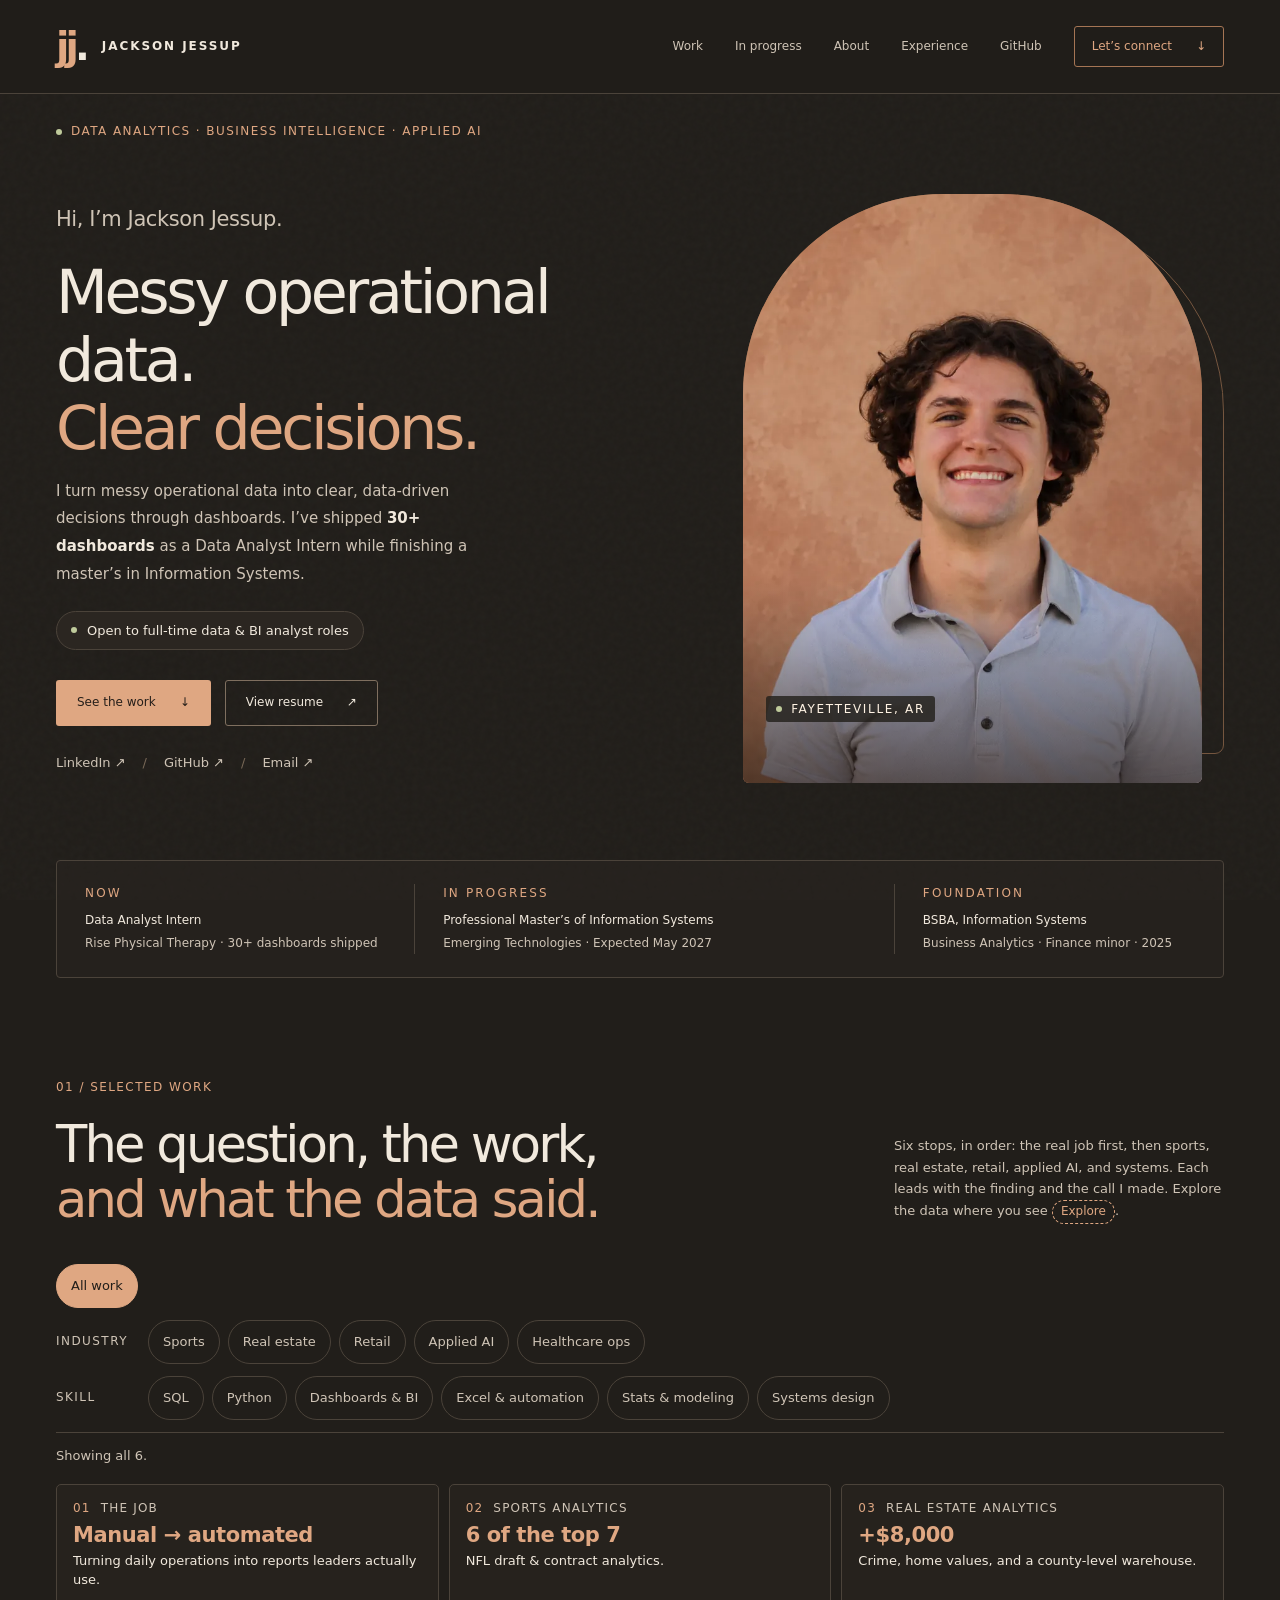
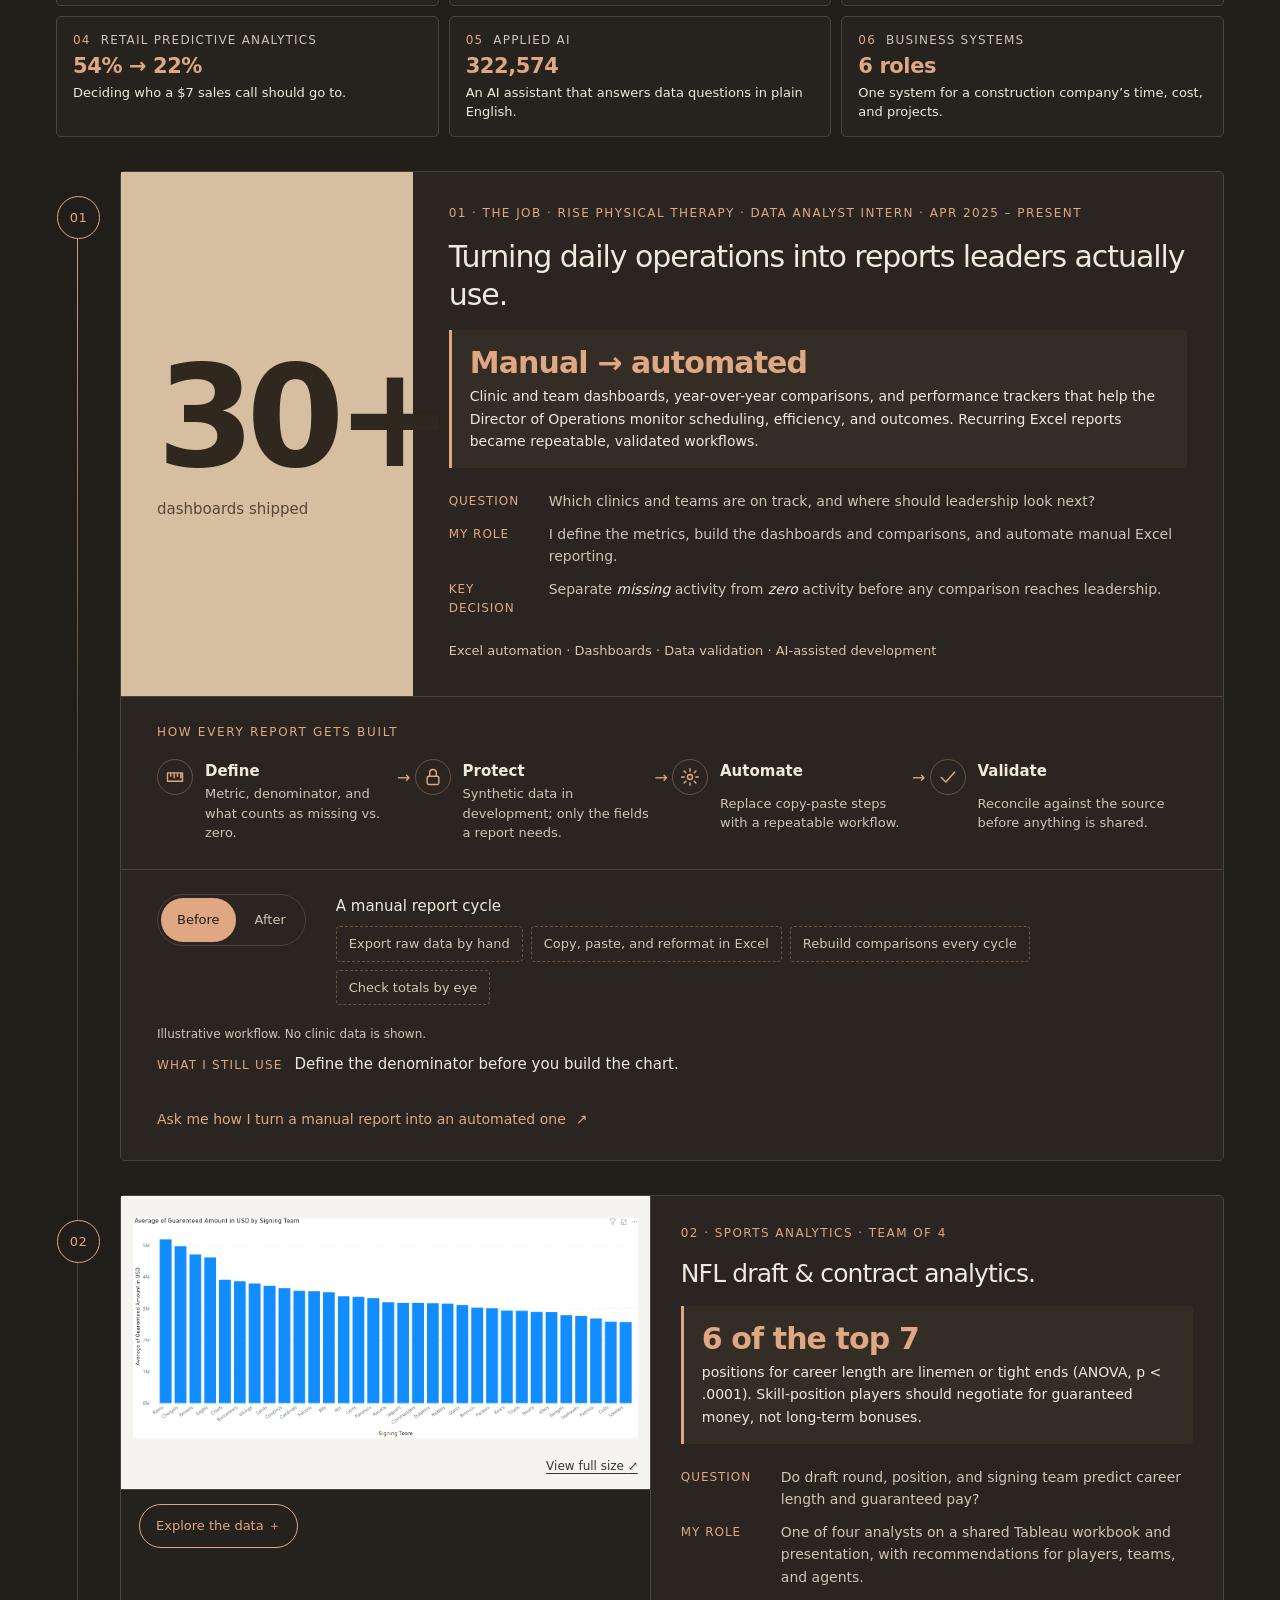
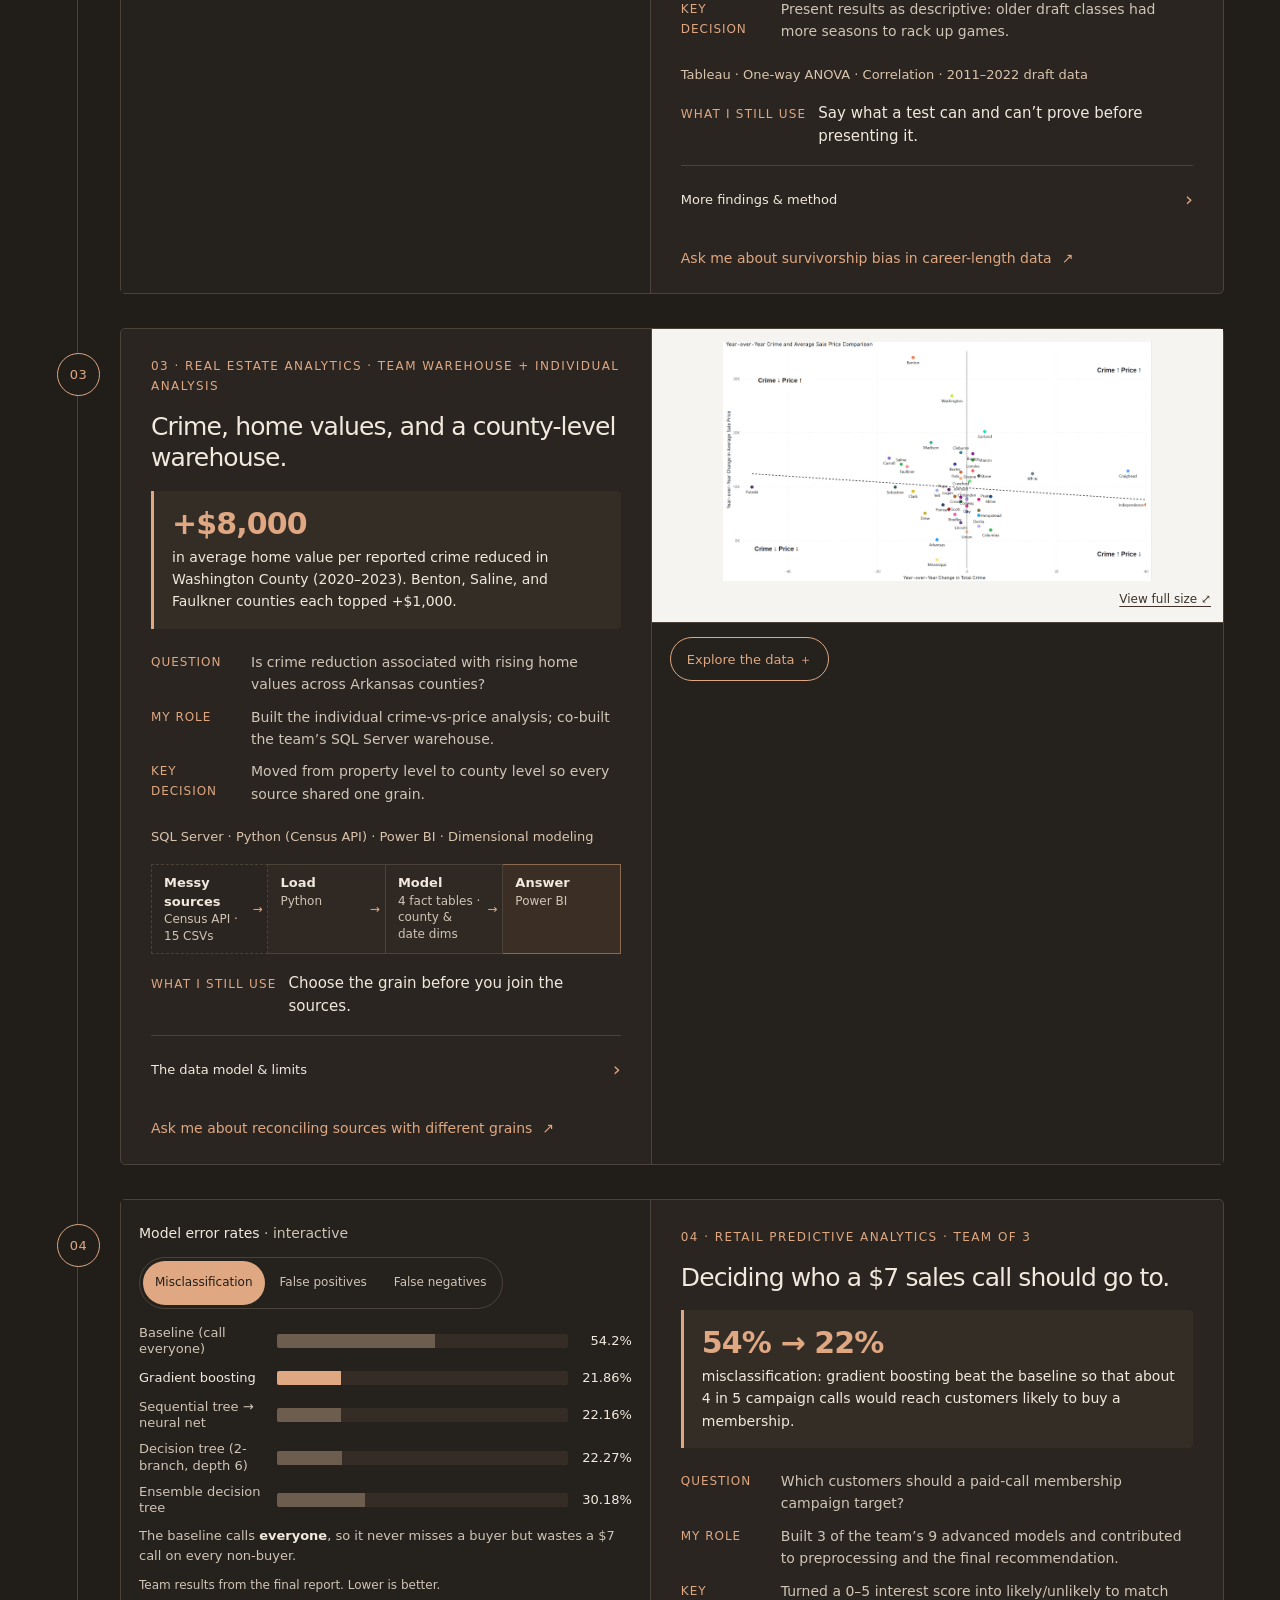
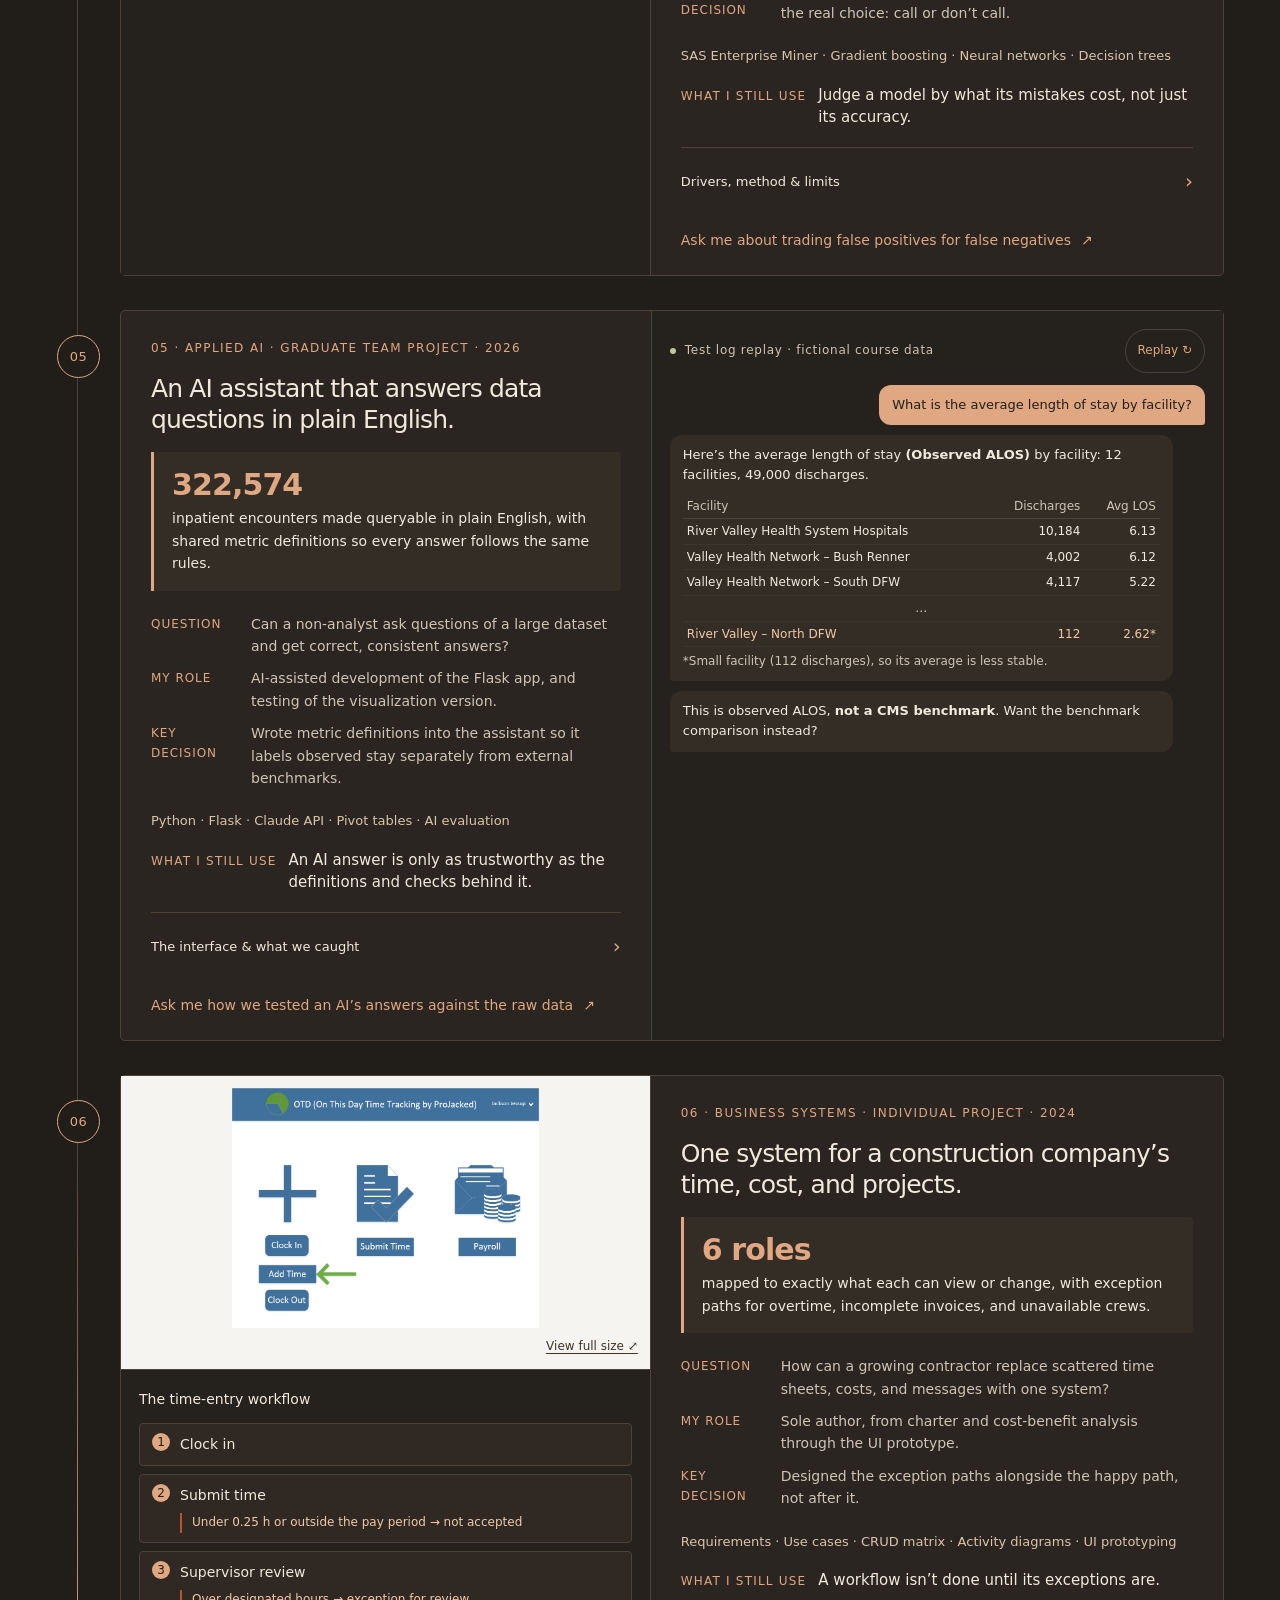
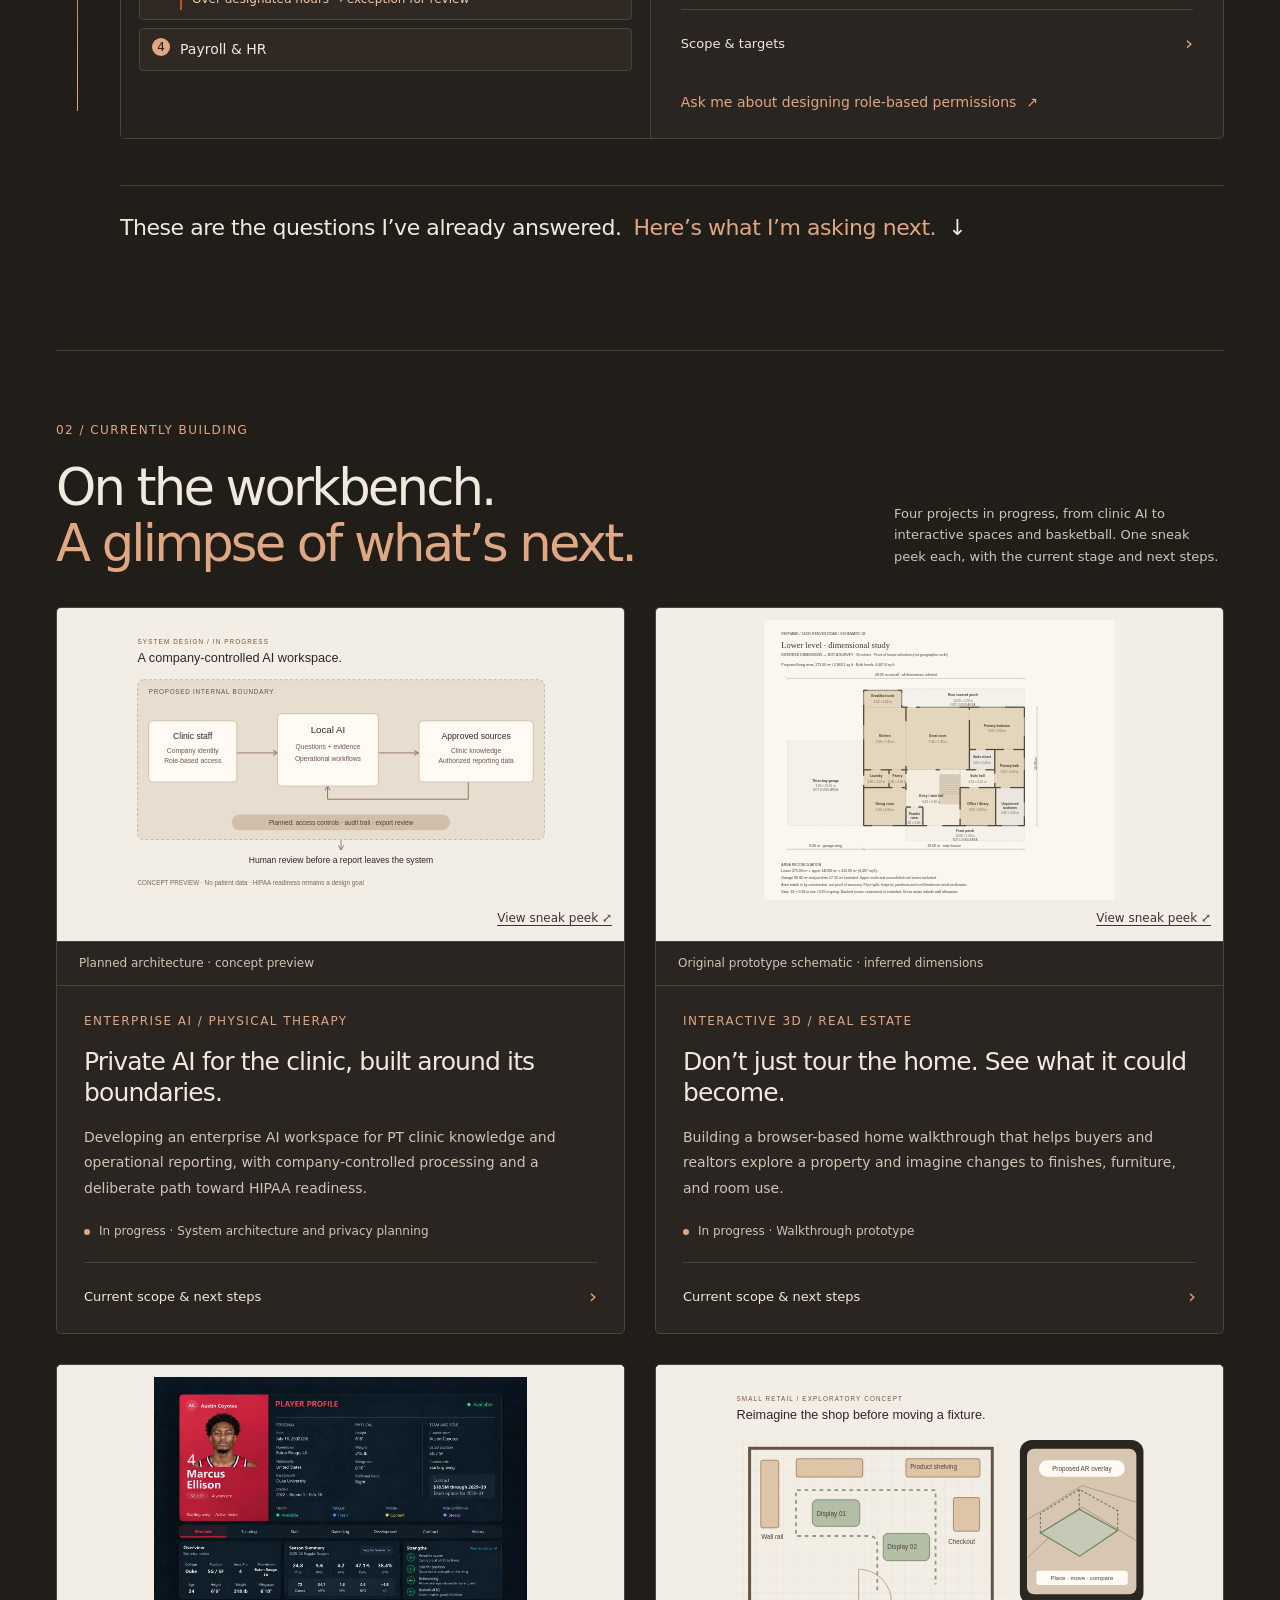
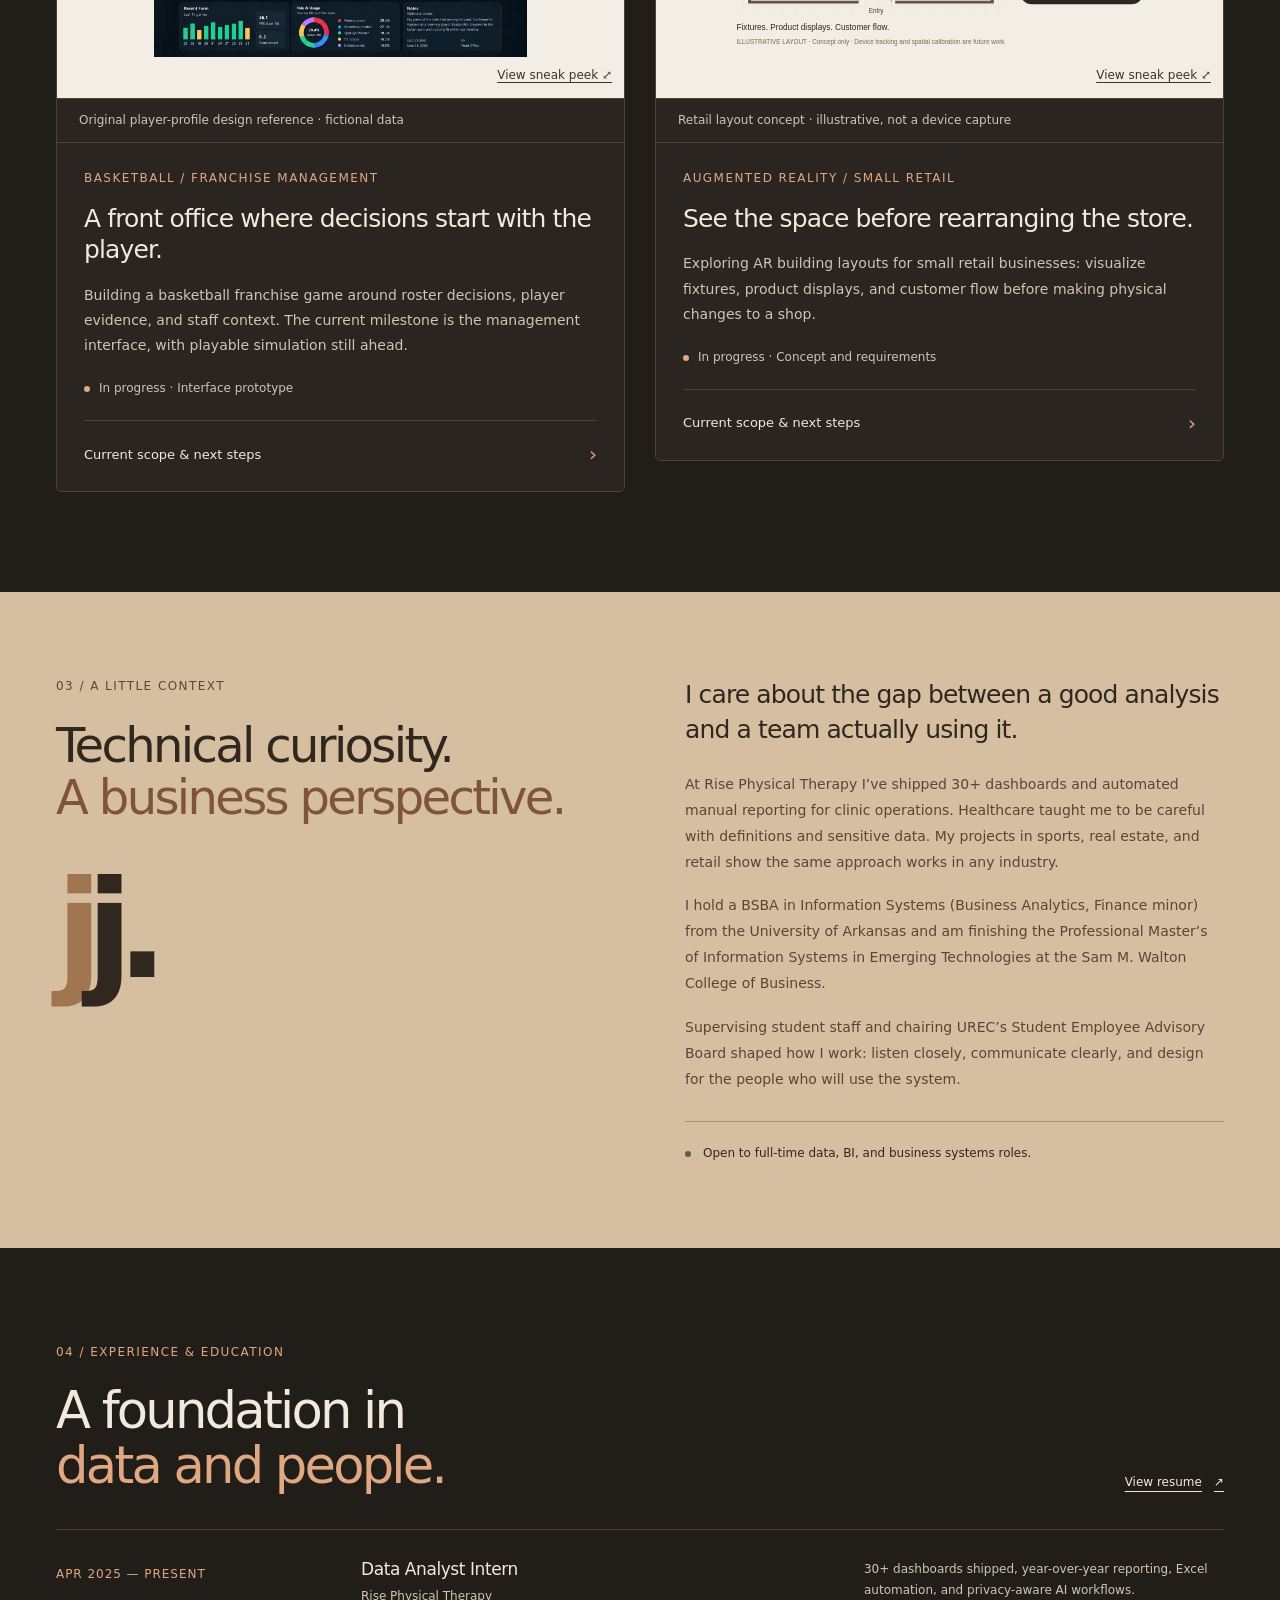
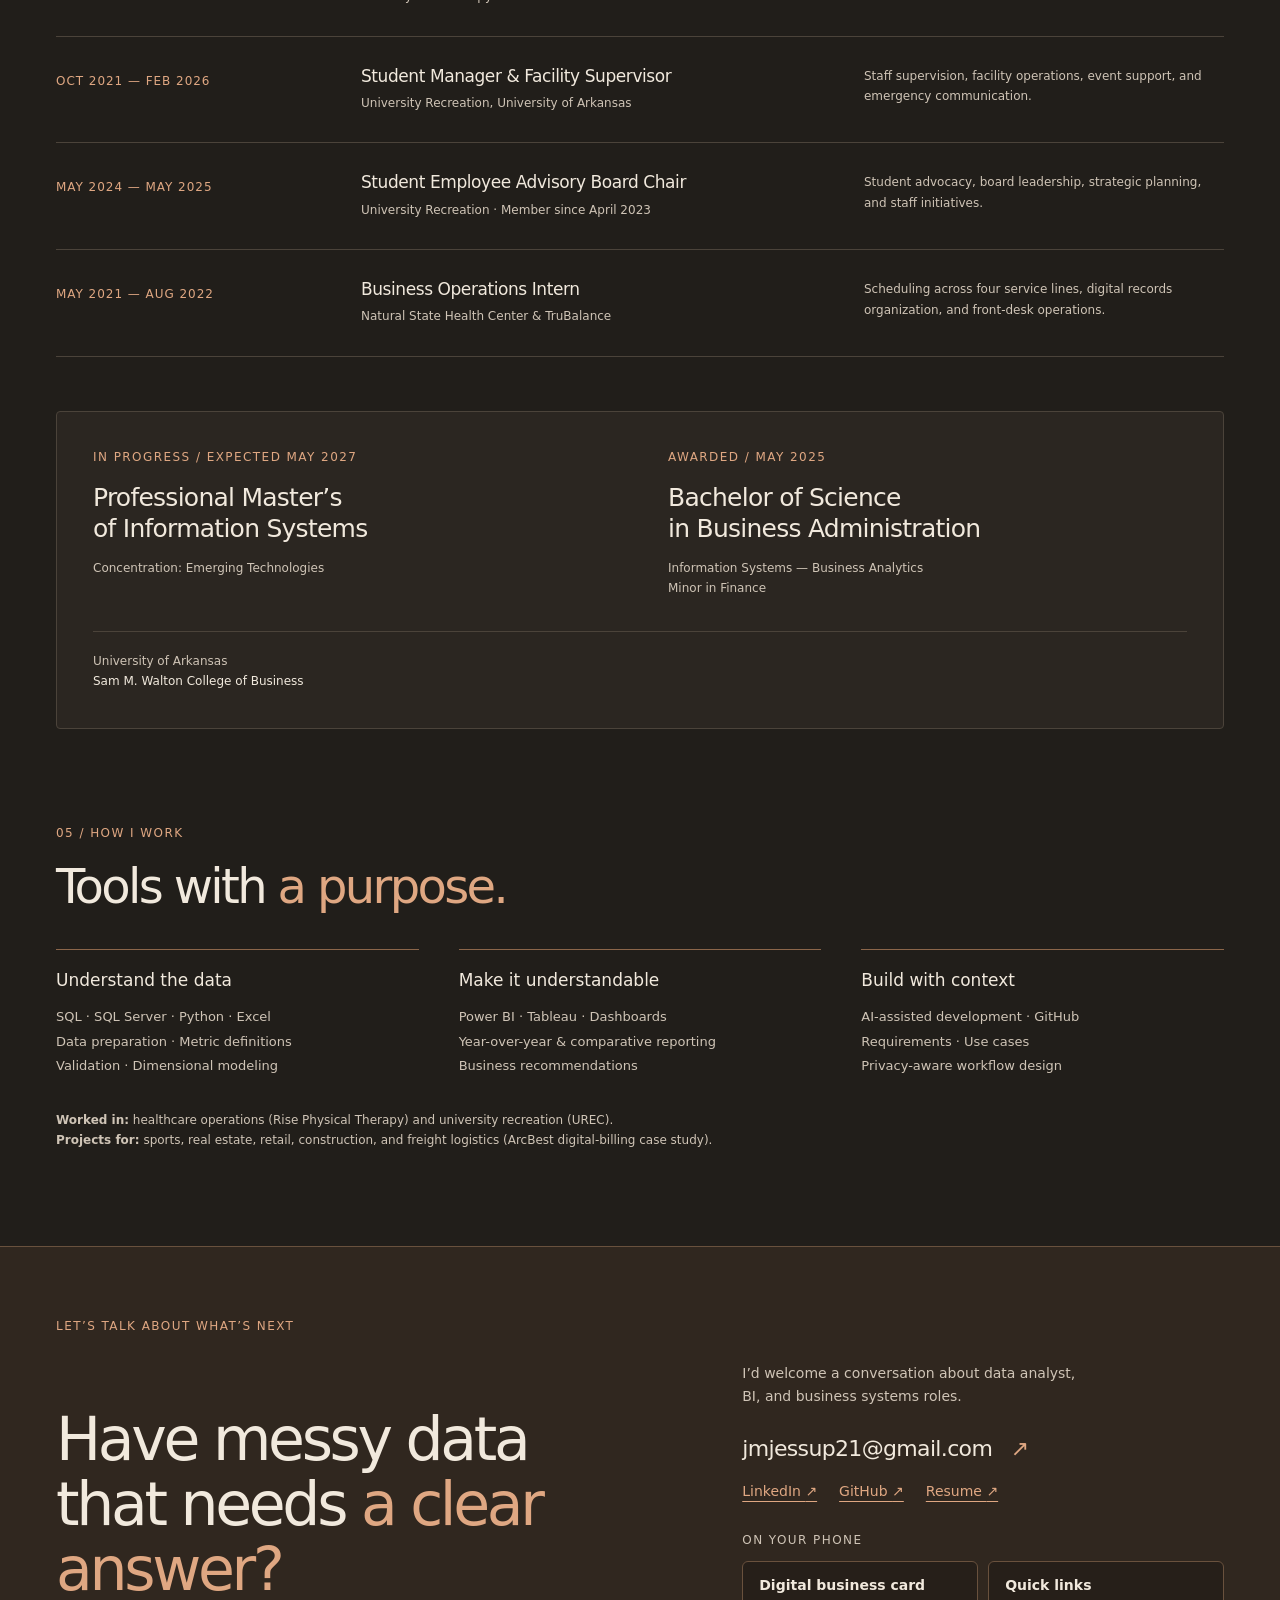
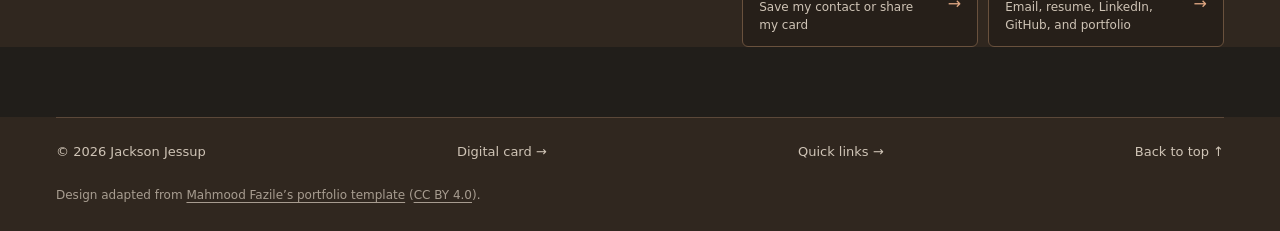
==== commit 47e8da32: "Remove outdated Nashville and availability copy Keep the master’s expected May 2027 date, while remo" ====
--- a/index.html
+++ b/index.html
@@ -36,13 +36,13 @@
       <p class="hero-greeting">Hi, I’m Jackson Jessup.</p>
       <h1 id="hero-title">Messy operational data.<br><em>Clear decisions.</em></h1>
       <p class="intro">I turn messy operational data into clear, data-driven decisions through dashboards. I’ve shipped <strong>30+ dashboards</strong> as a Data Analyst Intern while finishing a master’s in Information Systems.</p>
-      <p class="open-to"><span class="status-dot"></span> Open to full-time data &amp; BI analyst roles · Nashville or remote · June 2027</p>
+      <p class="open-to"><span class="status-dot"></span> Open to full-time data &amp; BI analyst roles</p>
       <div class="actions"><a class="button primary" href="#work">See the work <span aria-hidden="true">↓</span></a><a class="button secondary" href="assets/Jackson-Jessup-Resume.pdf" target="_blank" rel="noopener">View resume <span aria-hidden="true">↗</span></a></div>
       <div class="hero-social"><a href="https://www.linkedin.com/in/jackson-jessup-32b0a821b/" target="_blank" rel="noopener noreferrer">LinkedIn <span aria-hidden="true">↗</span></a><span aria-hidden="true">/</span><a href="https://github.com/jmjessup21" target="_blank" rel="noopener noreferrer">GitHub <span aria-hidden="true">↗</span></a><span aria-hidden="true">/</span><a href="mailto:jmjessup21@gmail.com">Email <span aria-hidden="true">↗</span></a></div>
     </div>
     <figure class="portrait">
       <div class="portrait-frame"><img src="assets/jackson-jessup-portrait.webp" srcset="assets/jackson-jessup-portrait-900.webp 900w, assets/jackson-jessup-portrait.webp 1229w" sizes="(max-width: 760px) 90vw, 460px" width="1229" height="1280" alt="Portrait of Jackson Jessup" fetchpriority="high"></div>
-      <div class="portrait-location"><span class="status-dot"></span> <span>FAYETTEVILLE, AR · <span class="nowrap">NASHVILLE-BOUND</span></span></div>
+      <div class="portrait-location"><span class="status-dot"></span> <span>FAYETTEVILLE, AR</span></div>
     </figure>
   </div>
   <div class="credentials">
@@ -350,13 +350,13 @@
   </div>
 </section>
 
-<section class="about-section" id="about" aria-labelledby="about-title"><div class="wrap about-grid"><div><p class="eyebrow">03 / A LITTLE CONTEXT</p><h2 id="about-title">Technical curiosity.<br><em>A business perspective.</em></h2><div class="about-mark" aria-hidden="true">j<span>j.</span></div></div><div class="about-copy"><p class="large-copy">I care about the gap between a good analysis and a team actually using it.</p><p>At Rise Physical Therapy I’ve shipped 30+ dashboards and automated manual reporting for clinic operations. Healthcare taught me to be careful with definitions and sensitive data. My projects in sports, real estate, and retail show the same approach works in any industry.</p><p>I hold a BSBA in Information Systems (Business Analytics, Finance minor) from the University of Arkansas and am finishing the Professional Master’s of Information Systems in Emerging Technologies at the Sam M. Walton College of Business.</p><p>Supervising student staff and chairing UREC’s Student Employee Advisory Board shaped how I work: listen closely, communicate clearly, and design for the people who will use the system.</p><div class="availability"><span class="status-dot"></span><span>Open to full-time data, BI, and business systems roles · Nashville or remote · June 2027.</span></div></div></div></section>
+<section class="about-section" id="about" aria-labelledby="about-title"><div class="wrap about-grid"><div><p class="eyebrow">03 / A LITTLE CONTEXT</p><h2 id="about-title">Technical curiosity.<br><em>A business perspective.</em></h2><div class="about-mark" aria-hidden="true">j<span>j.</span></div></div><div class="about-copy"><p class="large-copy">I care about the gap between a good analysis and a team actually using it.</p><p>At Rise Physical Therapy I’ve shipped 30+ dashboards and automated manual reporting for clinic operations. Healthcare taught me to be careful with definitions and sensitive data. My projects in sports, real estate, and retail show the same approach works in any industry.</p><p>I hold a BSBA in Information Systems (Business Analytics, Finance minor) from the University of Arkansas and am finishing the Professional Master’s of Information Systems in Emerging Technologies at the Sam M. Walton College of Business.</p><p>Supervising student staff and chairing UREC’s Student Employee Advisory Board shaped how I work: listen closely, communicate clearly, and design for the people who will use the system.</p><div class="availability"><span class="status-dot"></span><span>Open to full-time data, BI, and business systems roles.</span></div></div></div></section>
 
 <section class="wrap experience-section" id="experience" aria-labelledby="experience-title"><div class="section-heading"><div><p class="eyebrow">04 / EXPERIENCE &amp; EDUCATION</p><h2 id="experience-title">A foundation in<br><em>data and people.</em></h2></div><a class="text-link" href="assets/Jackson-Jessup-Resume.pdf" target="_blank" rel="noopener">View resume <span aria-hidden="true">↗</span></a></div><div class="timeline"><div class="timeline-row"><p class="date">APR 2025 — PRESENT</p><div><h3>Data Analyst Intern</h3><p>Rise Physical Therapy</p></div><p>30+ dashboards shipped, year-over-year reporting, Excel automation, and privacy-aware AI workflows.</p></div><div class="timeline-row"><p class="date">OCT 2021 — FEB 2026</p><div><h3>Student Manager &amp; Facility Supervisor</h3><p>University Recreation, University of Arkansas</p></div><p>Staff supervision, facility operations, event support, and emergency communication.</p></div><div class="timeline-row"><p class="date">MAY 2024 — MAY 2025</p><div><h3>Student Employee Advisory Board Chair</h3><p>University Recreation · Member since April 2023</p></div><p>Student advocacy, board leadership, strategic planning, and staff initiatives.</p></div><div class="timeline-row"><p class="date">MAY 2021 — AUG 2022</p><div><h3>Business Operations Intern</h3><p>Natural State Health Center &amp; TruBalance</p></div><p>Scheduling across four service lines, digital records organization, and front-desk operations.</p></div></div><div class="education-grid"><div><p class="eyebrow">IN PROGRESS / EXPECTED MAY 2027</p><h3>Professional Master’s<br>of Information Systems</h3><p>Concentration: Emerging Technologies</p></div><div><p class="eyebrow">AWARDED / MAY 2025</p><h3>Bachelor of Science<br>in Business Administration</h3><p>Information Systems — Business Analytics<br>Minor in Finance</p></div><p class="school">University of Arkansas<br><strong>Sam M. Walton College of Business</strong></p></div></section>
 
 <section class="wrap toolkit-section" aria-labelledby="toolkit-title"><p class="eyebrow">05 / HOW I WORK</p><h2 id="toolkit-title">Tools with <em>a purpose.</em></h2><div class="toolkit"><div><h3>Understand the data</h3><p>SQL · SQL Server · Python · Excel<br>Data preparation · Metric definitions<br>Validation · Dimensional modeling</p></div><div><h3>Make it understandable</h3><p>Power BI · Tableau · Dashboards<br>Year-over-year &amp; comparative reporting<br>Business recommendations</p></div><div><h3>Build with context</h3><p>AI-assisted development · GitHub<br>Requirements · Use cases<br>Privacy-aware workflow design</p></div></div><p class="research-note"><strong>Worked in:</strong> healthcare operations (Rise Physical Therapy) and university recreation (UREC).<br><strong>Projects for:</strong> sports, real estate, retail, construction, and freight logistics (ArcBest digital-billing case study).</p></section>
 
-<section class="contact-section" id="contact" aria-labelledby="contact-title"><div class="wrap"><p class="eyebrow">LET’S TALK ABOUT WHAT’S NEXT</p><div class="contact-grid"><h2 id="contact-title">Have messy data<br>that needs <em>a clear answer?</em></h2><div><p>I’d welcome a conversation about data analyst, BI, and business systems roles, in Nashville or remote.</p><a class="contact-email" href="mailto:jmjessup21@gmail.com">jmjessup21@gmail.com <span aria-hidden="true">↗</span></a><div class="contact-links"><a href="https://www.linkedin.com/in/jackson-jessup-32b0a821b/" target="_blank" rel="noopener noreferrer">LinkedIn <span aria-hidden="true">↗</span></a><a href="https://github.com/jmjessup21" target="_blank" rel="noopener noreferrer">GitHub <span aria-hidden="true">↗</span></a><a href="assets/Jackson-Jessup-Resume.pdf" target="_blank" rel="noopener">Resume <span aria-hidden="true">↗</span></a></div><nav class="handoff" aria-label="Take my details with you"><p class="handoff-label">On your phone</p><a href="card.html"><span><strong>Digital business card</strong><small>Save my contact or share my card</small></span><span aria-hidden="true">→</span></a><a href="links.html"><span><strong>Quick links</strong><small>Email, resume, LinkedIn, GitHub, and portfolio</small></span><span aria-hidden="true">→</span></a></nav></div></div></div></section>
+<section class="contact-section" id="contact" aria-labelledby="contact-title"><div class="wrap"><p class="eyebrow">LET’S TALK ABOUT WHAT’S NEXT</p><div class="contact-grid"><h2 id="contact-title">Have messy data<br>that needs <em>a clear answer?</em></h2><div><p>I’d welcome a conversation about data analyst, BI, and business systems roles.</p><a class="contact-email" href="mailto:jmjessup21@gmail.com">jmjessup21@gmail.com <span aria-hidden="true">↗</span></a><div class="contact-links"><a href="https://www.linkedin.com/in/jackson-jessup-32b0a821b/" target="_blank" rel="noopener noreferrer">LinkedIn <span aria-hidden="true">↗</span></a><a href="https://github.com/jmjessup21" target="_blank" rel="noopener noreferrer">GitHub <span aria-hidden="true">↗</span></a><a href="assets/Jackson-Jessup-Resume.pdf" target="_blank" rel="noopener">Resume <span aria-hidden="true">↗</span></a></div><nav class="handoff" aria-label="Take my details with you"><p class="handoff-label">On your phone</p><a href="card.html"><span><strong>Digital business card</strong><small>Save my contact or share my card</small></span><span aria-hidden="true">→</span></a><a href="links.html"><span><strong>Quick links</strong><small>Email, resume, LinkedIn, GitHub, and portfolio</small></span><span aria-hidden="true">→</span></a></nav></div></div></div></section>
 </main>
 <footer class="site-footer"><div class="wrap"><div class="footer-bar"><span>© 2026 Jackson Jessup</span><a href="card.html">Digital card <span aria-hidden="true">→</span></a><a href="links.html">Quick links <span aria-hidden="true">→</span></a><a href="#home">Back to top <span aria-hidden="true">↑</span></a></div><p class="design-credit">Design adapted from <a href="https://www.figma.com/community/file/1351551318943737601/personal-website-portfolio" target="_blank" rel="noopener noreferrer">Mahmood Fazile’s portfolio template</a> (<a href="https://creativecommons.org/licenses/by/4.0/" target="_blank" rel="noopener noreferrer">CC BY 4.0</a>).</p></div></footer>
 </body></html>
